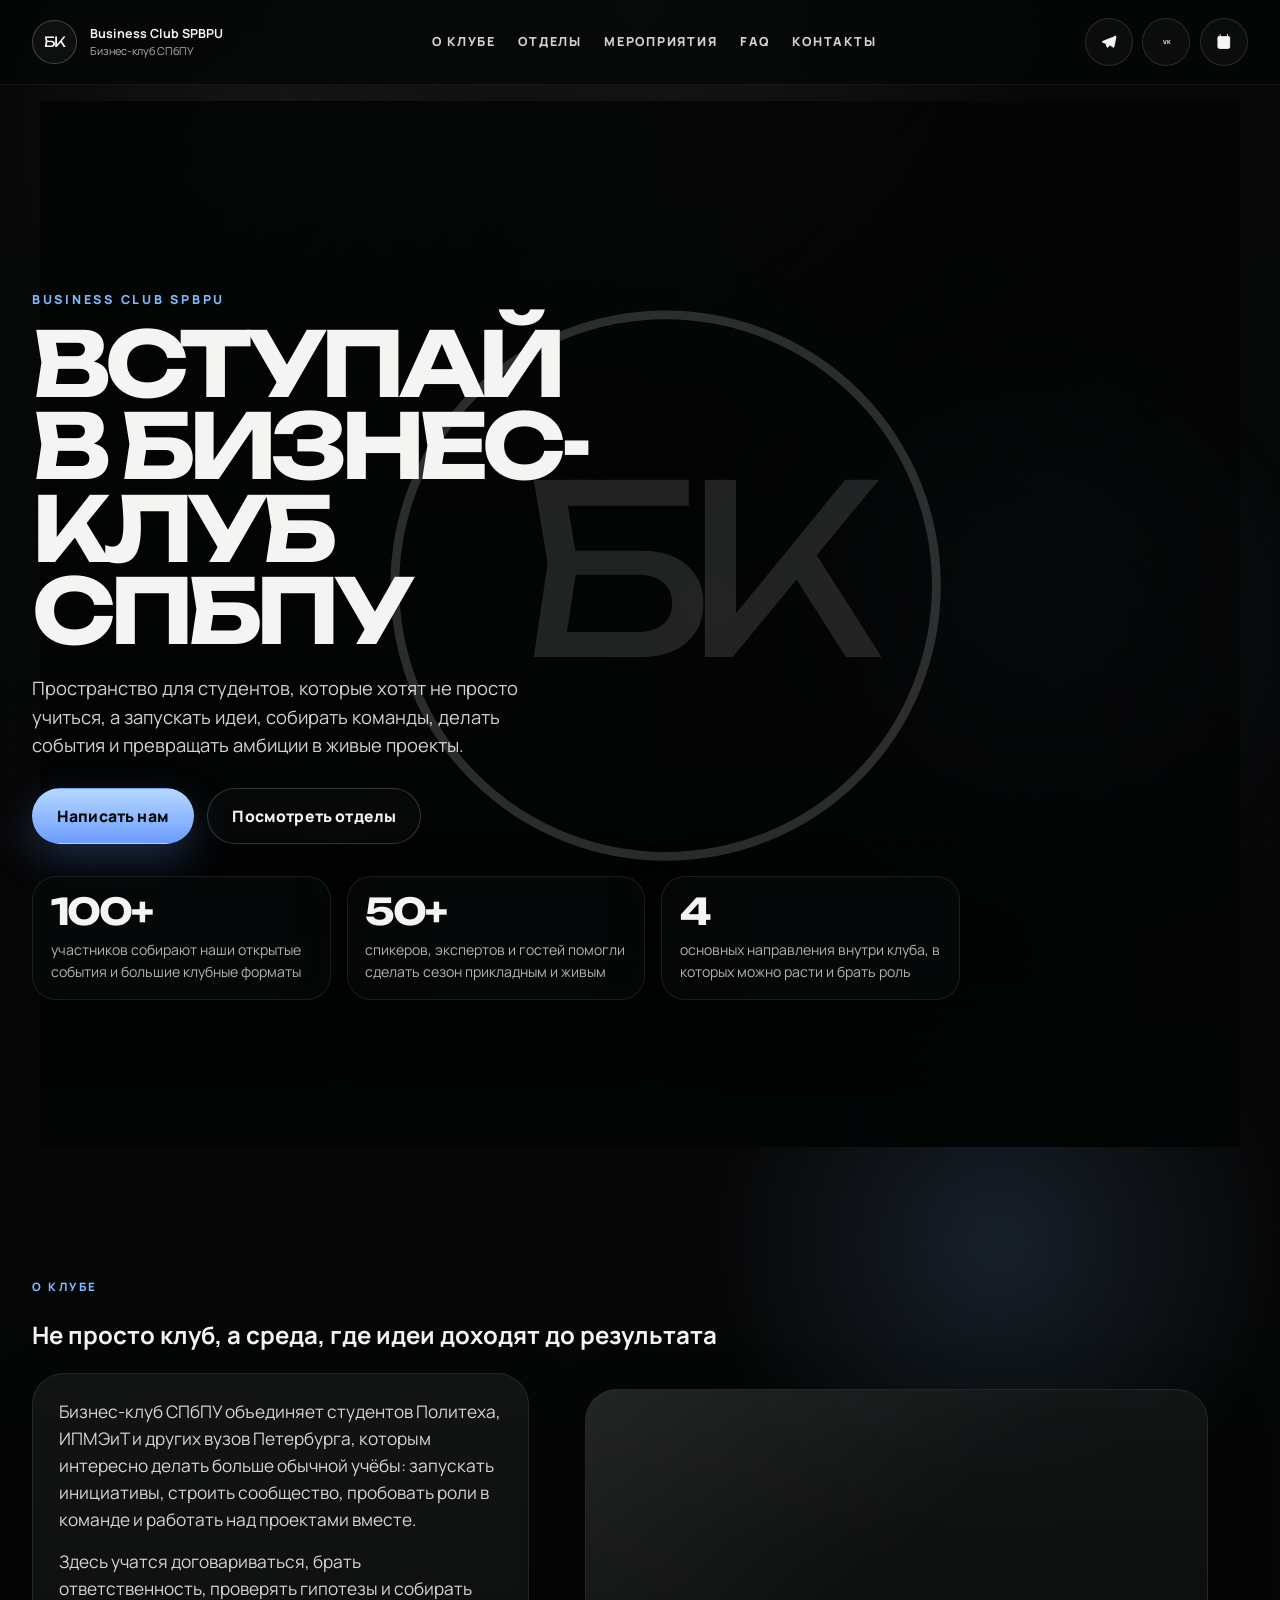
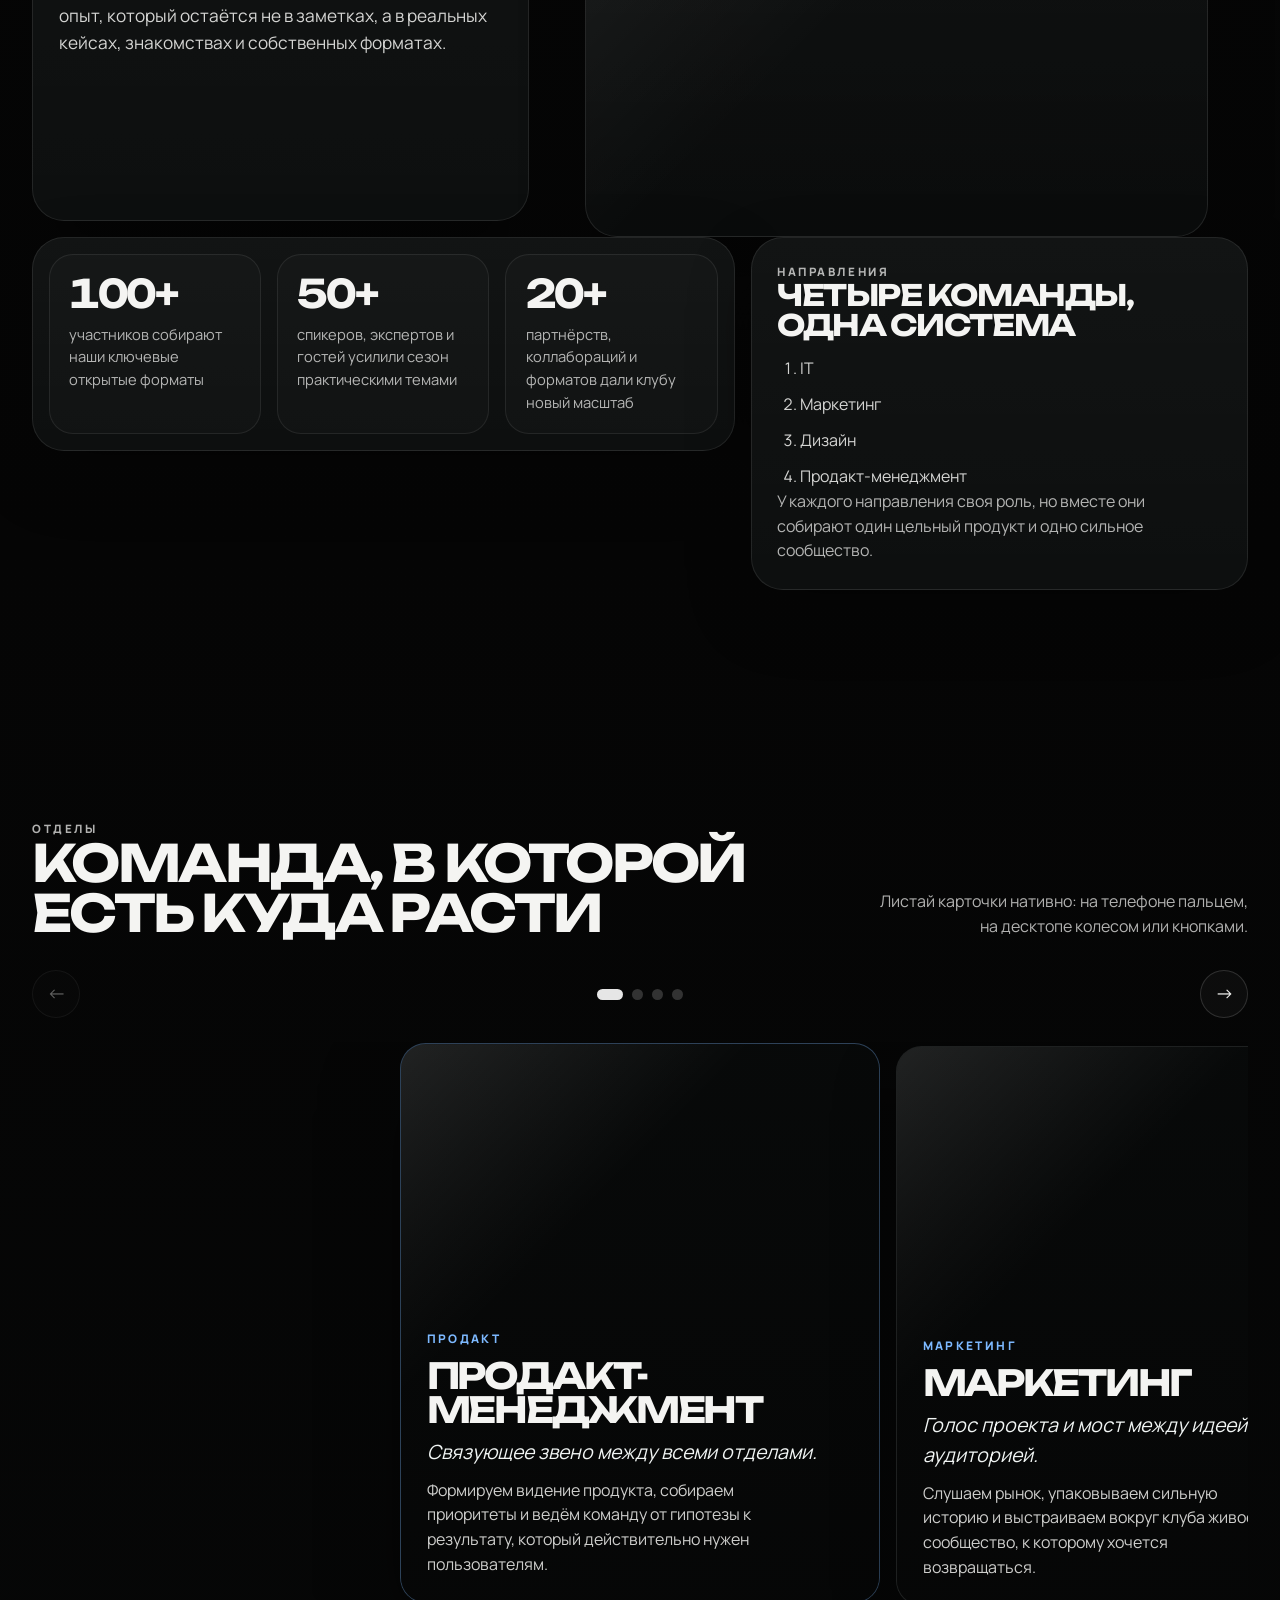
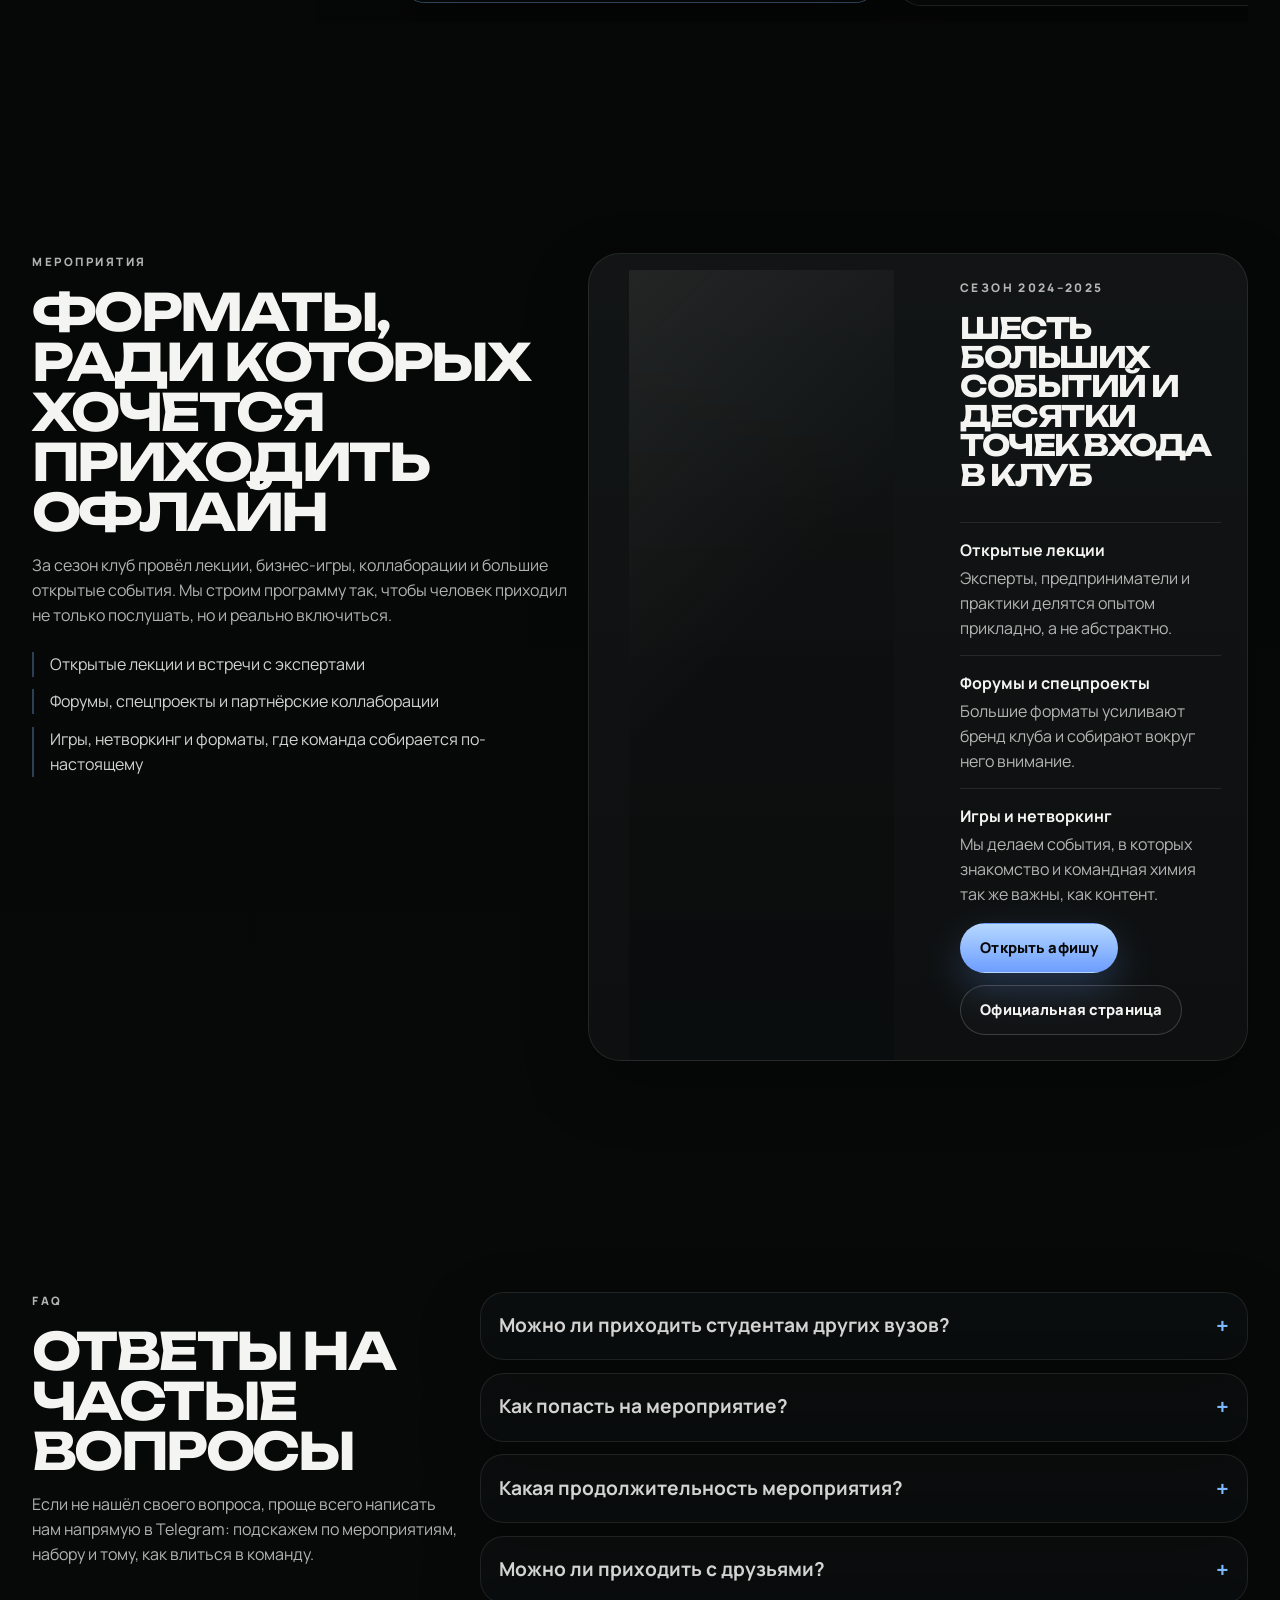
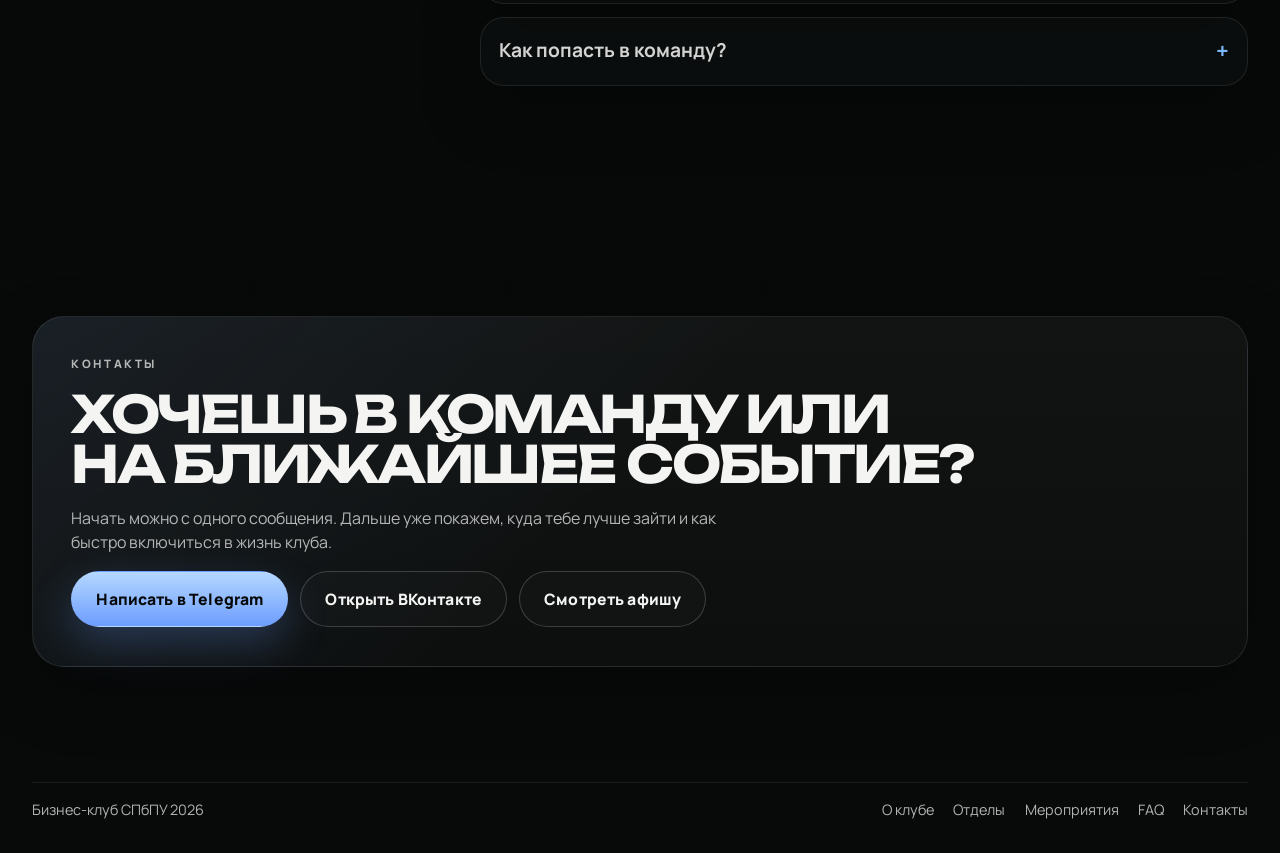
==== template/index.html @ 7b8735ea "merge archive layout with responsive fixes" ====
﻿<!DOCTYPE html>
<html lang="ru">
<head>
    <meta charset="UTF-8">
    <meta name="viewport" content="width=device-width, initial-scale=1.0">
    <meta name="description" content="Бизнес-клуб СПбПУ — студенческое сообщество для тех, кто хочет собирать команды, запускать идеи и расти в сильной студенческой среде.">
    <title>Бизнес-клуб СПбПУ</title>
    <link rel="preconnect" href="https://fonts.googleapis.com">
    <link rel="preconnect" href="https://fonts.gstatic.com" crossorigin>
    <link href="https://fonts.googleapis.com/css2?family=Manrope:wght@400;500;700;800&family=Unbounded:wght@500;700&display=swap" rel="stylesheet">
    <link rel="stylesheet" href="../static/style.css">
</head>
<body>
    <div class="page-shell">
        <header class="site-header" id="top">
            <div class="container site-header__inner">
                <a class="brand" href="#top" aria-label="На главную">
                    <span class="brand__mark">БК</span>
                    <span class="brand__text">
                        <span class="brand__title">Business Club SPBPU</span>
                        <span class="brand__subtitle">Бизнес-клуб СПбПУ</span>
                    </span>
                </a>

                <nav class="site-nav" id="site-nav" aria-label="Основная навигация">
                    <a href="#about">О клубе</a>
                    <a href="#departments">Отделы</a>
                    <a href="#events">Мероприятия</a>
                    <a href="#faq">FAQ</a>
                    <a href="#contact">Контакты</a>
                </nav>

                <div class="header-actions" aria-label="Социальные сети">
                    <a class="icon-link" href="https://t.me/economicclubru" target="_blank" rel="noopener noreferrer" aria-label="Telegram">
                        <svg viewBox="0 0 24 24" aria-hidden="true">
                            <path d="M20.85 4.61 3.9 11.34a.83.83 0 0 0 .08 1.58l4.05 1.23 1.54 4.71a.83.83 0 0 0 1.45.26l2.34-3.12 4.41 3.23a.83.83 0 0 0 1.3-.5l2.62-13.16a.83.83 0 0 0-1.12-.96Z"/>
                        </svg>
                    </a>
                    <a class="icon-link" href="https://vk.com/businessclub_spbpu" target="_blank" rel="noopener noreferrer" aria-label="ВКонтакте">
                        <svg viewBox="0 0 24 24" aria-hidden="true">
                            <text x="12" y="15.6" text-anchor="middle">VK</text>
                        </svg>
                    </a>
                    <a class="icon-link" href="https://ekp-events.timepad.ru/" target="_blank" rel="noopener noreferrer" aria-label="Афиша мероприятий">
                        <svg viewBox="0 0 24 24" aria-hidden="true">
                            <path d="M7 2v3M17 2v3M4 8h16M5 5h14a1 1 0 0 1 1 1v13a2 2 0 0 1-2 2H6a2 2 0 0 1-2-2V6a1 1 0 0 1 1-1Zm3 7h3v3H8zm5 0h3v3h-3z"/>
                        </svg>
                    </a>
                </div>

                <button class="menu-toggle" type="button" aria-expanded="false" aria-controls="site-nav">
                    <span></span>
                    <span></span>
                    <span></span>
                    <span class="sr-only">Открыть меню</span>
                </button>
            </div>
        </header>

        <main>
            <section class="section hero" aria-labelledby="hero-title">
                <figure class="hero__stage" aria-hidden="true">
                    <picture class="hero__picture">
                        <source media="(min-width: 72rem)" srcset="https://images.unsplash.com/photo-1522202176988-66273c2fd55f?auto=format&fit=crop&w=2000&q=80">
                        <source media="(min-width: 48rem)" srcset="https://images.unsplash.com/photo-1522202176988-66273c2fd55f?auto=format&fit=crop&w=1440&q=80">
                        <img src="https://images.unsplash.com/photo-1522202176988-66273c2fd55f?auto=format&fit=crop&w=960&q=80" alt="" width="2000" height="1333" sizes="100vw" fetchpriority="high" decoding="async">
                    </picture>
                    <div class="hero__shade"></div>
                    <svg class="hero__emblem" viewBox="0 0 520 520" role="presentation" aria-hidden="true">
                        <circle cx="260" cy="260" r="220"/>
                        <text x="142" y="318">Б</text>
                        <text x="276" y="318">К</text>
                    </svg>
                </figure>

                <div class="container hero__content">
                    <p class="hero__eyebrow" data-reveal>Business Club SPBPU</p>
                    <h1 id="hero-title" data-reveal>Вступай в Бизнес-клуб СПбПУ</h1>
                    <p class="hero__lead" data-reveal>
                        Пространство для студентов, которые хотят не просто учиться, а запускать идеи,
                        собирать команды, делать события и превращать амбиции в живые проекты.
                    </p>
                    <div class="hero__actions" data-reveal>
                        <a class="button button--primary" href="https://t.me/mmmmras" target="_blank" rel="noopener noreferrer">Написать нам</a>
                        <a class="button button--ghost" href="#departments">Посмотреть отделы</a>
                    </div>
                    <ul class="hero__stats" data-reveal>
                        <li>
                            <strong>100+</strong>
                            <span>участников собирают наши открытые события и большие клубные форматы</span>
                        </li>
                        <li>
                            <strong>50+</strong>
                            <span>спикеров, экспертов и гостей помогли сделать сезон прикладным и живым</span>
                        </li>
                        <li>
                            <strong>4</strong>
                            <span>основных направления внутри клуба, в которых можно расти и брать роль</span>
                        </li>
                    </ul>
                </div>
            </section>

            <section class="section about" id="about">
                <div class="container">
                    <div class="section-heading" data-reveal>
                        <p class="section-tag">О клубе</p>
                        <h2>Не просто клуб, а среда, где идеи доходят до результата</h2>
                    </div>

                    <div class="about__grid">
                        <article class="about__copy" data-reveal>
                            <p>
                                Бизнес-клуб СПбПУ объединяет студентов Политеха, ИПМЭиТ и других вузов Петербурга,
                                которым интересно делать больше обычной учёбы: запускать инициативы, строить сообщество,
                                пробовать роли в команде и работать над проектами вместе.
                            </p>
                            <p>
                                Здесь учатся договариваться, брать ответственность, проверять гипотезы и собирать опыт,
                                который остаётся не в заметках, а в реальных кейсах, знакомствах и собственных форматах.
                            </p>
                        </article>

                        <figure class="media-frame about__media" data-reveal>
                            <picture>
                                <source media="(min-width: 72rem)" srcset="https://images.unsplash.com/photo-1517457373958-b7bdd4587205?auto=format&fit=crop&w=1600&q=80">
                                <source media="(min-width: 48rem)" srcset="https://images.unsplash.com/photo-1517457373958-b7bdd4587205?auto=format&fit=crop&w=1200&q=80">
                                <img src="https://images.unsplash.com/photo-1517457373958-b7bdd4587205?auto=format&fit=crop&w=900&q=80" alt="Участники клубного события обсуждают идеи и общаются после выступления" width="1600" height="1067" sizes="(min-width: 64rem) 42vw, 100vw" loading="lazy" decoding="async">
                            </picture>
                        </figure>

                        <div class="stats-panel" data-reveal>
                            <article class="stat-card">
                                <strong>100+</strong>
                                <p>участников собирают наши ключевые открытые форматы</p>
                            </article>
                            <article class="stat-card">
                                <strong>50+</strong>
                                <p>спикеров, экспертов и гостей усилили сезон практическими темами</p>
                            </article>
                            <article class="stat-card">
                                <strong>20+</strong>
                                <p>партнёрств, коллабораций и форматов дали клубу новый масштаб</p>
                            </article>
                        </div>

                        <article class="directions-panel" data-reveal>
                            <p class="section-tag">Направления</p>
                            <h3>Четыре команды, одна система</h3>
                            <ol class="focus-list">
                                <li>IT</li>
                                <li>Маркетинг</li>
                                <li>Дизайн</li>
                                <li>Продакт-менеджмент</li>
                            </ol>
                            <p>У каждого направления своя роль, но вместе они собирают один цельный продукт и одно сильное сообщество.</p>
                        </article>
                    </div>
                </div>
            </section>

            <section class="section departments" id="departments">
                <div class="container">
                    <div class="section-copy section-copy--row" data-reveal>
                        <div>
                            <p class="section-tag">Отделы</p>
                            <h2>Команда, в которой есть куда расти</h2>
                        </div>
                        <p class="section-note">Листай карточки нативно: на телефоне пальцем, на десктопе колесом или кнопками.</p>
                    </div>

                    <div class="snap-carousel" data-carousel>
                        <div class="snap-carousel__controls" data-reveal>
                            <button class="carousel-button" type="button" aria-label="Предыдущий отдел" data-prev>&larr;</button>
                            <div class="snap-carousel__dots" data-dots></div>
                            <button class="carousel-button" type="button" aria-label="Следующий отдел" data-next>&rarr;</button>
                        </div>

                        <div class="snap-carousel__scroller" data-scroller>
                            <article class="department-card" data-slide>
                                <picture class="department-card__media">
                                    <source media="(min-width: 72rem)" srcset="https://images.unsplash.com/photo-1552664730-d307ca884978?auto=format&fit=crop&w=1400&q=80">
                                    <source media="(min-width: 48rem)" srcset="https://images.unsplash.com/photo-1552664730-d307ca884978?auto=format&fit=crop&w=1080&q=80">
                                    <img src="https://images.unsplash.com/photo-1552664730-d307ca884978?auto=format&fit=crop&w=760&q=80" alt="Рабочая сессия продакт-команды с заметками и стикерами на стене" width="1400" height="933" sizes="(min-width: 72rem) 30rem, (min-width: 48rem) 42rem, 84vw" loading="lazy" decoding="async">
                                </picture>
                                <div class="department-card__body">
                                    <p class="department-card__meta">Продакт</p>
                                    <h3>Продакт-менеджмент</h3>
                                    <p class="department-card__lead">Связующее звено между всеми отделами.</p>
                                    <p class="department-card__text">
                                        Формируем видение продукта, собираем приоритеты и ведём команду от гипотезы
                                        к результату, который действительно нужен пользователям.
                                    </p>
                                </div>
                            </article>

                            <article class="department-card" data-slide>
                                <picture class="department-card__media">
                                    <source media="(min-width: 72rem)" srcset="https://images.unsplash.com/photo-1516321318423-f06f85e504b3?auto=format&fit=crop&w=1400&q=80">
                                    <source media="(min-width: 48rem)" srcset="https://images.unsplash.com/photo-1516321318423-f06f85e504b3?auto=format&fit=crop&w=1080&q=80">
                                    <img src="https://images.unsplash.com/photo-1516321318423-f06f85e504b3?auto=format&fit=crop&w=760&q=80" alt="Команда маркетинга обсуждает идеи контента за общим столом" width="1400" height="933" sizes="(min-width: 72rem) 30rem, (min-width: 48rem) 42rem, 84vw" loading="lazy" decoding="async">
                                </picture>
                                <div class="department-card__body">
                                    <p class="department-card__meta">Маркетинг</p>
                                    <h3>Маркетинг</h3>
                                    <p class="department-card__lead">Голос проекта и мост между идеей и аудиторией.</p>
                                    <p class="department-card__text">
                                        Слушаем рынок, упаковываем сильную историю и выстраиваем вокруг клуба
                                        живое сообщество, к которому хочется возвращаться.
                                    </p>
                                </div>
                            </article>

                            <article class="department-card" data-slide>
                                <picture class="department-card__media">
                                    <source media="(min-width: 72rem)" srcset="https://images.unsplash.com/photo-1522202176988-66273c2fd55f?auto=format&fit=crop&w=1400&q=80">
                                    <source media="(min-width: 48rem)" srcset="https://images.unsplash.com/photo-1522202176988-66273c2fd55f?auto=format&fit=crop&w=1080&q=80">
                                    <img src="https://images.unsplash.com/photo-1522202176988-66273c2fd55f?auto=format&fit=crop&w=760&q=80" alt="IT-команда работает за ноутбуками и обсуждает цифровой продукт" width="1400" height="933" sizes="(min-width: 72rem) 30rem, (min-width: 48rem) 42rem, 84vw" loading="lazy" decoding="async">
                                </picture>
                                <div class="department-card__body">
                                    <p class="department-card__meta">IT</p>
                                    <h3>IT</h3>
                                    <p class="department-card__lead">Здесь идеи обретают цифровую плоть и кровь.</p>
                                    <p class="department-card__text">
                                        Пишем код, создаём платформы и автоматизируем процессы, превращая сложные задачи
                                        в аккуратные технологические решения.
                                    </p>
                                </div>
                            </article>

                            <article class="department-card" data-slide>
                                <picture class="department-card__media">
                                    <source media="(min-width: 72rem)" srcset="https://images.unsplash.com/photo-1516321497487-e288fb19713f?auto=format&fit=crop&w=1400&q=80">
                                    <source media="(min-width: 48rem)" srcset="https://images.unsplash.com/photo-1516321497487-e288fb19713f?auto=format&fit=crop&w=1080&q=80">
                                    <img src="https://images.unsplash.com/photo-1516321497487-e288fb19713f?auto=format&fit=crop&w=760&q=80" alt="Дизайнеры работают над визуальной концепцией и интерфейсом продукта" width="1400" height="933" sizes="(min-width: 72rem) 30rem, (min-width: 48rem) 42rem, 84vw" loading="lazy" decoding="async">
                                </picture>
                                <div class="department-card__body">
                                    <p class="department-card__meta">Дизайн</p>
                                    <h3>Дизайн</h3>
                                    <p class="department-card__lead">Интерфейсы в опыт, бренды — в узнаваемые образы.</p>
                                    <p class="department-card__text">
                                        Отвечаем за то, чтобы продукты были не только функциональными,
                                        но и визуально собранными, понятными и эмоционально точными.
                                    </p>
                                </div>
                            </article>
                        </div>
                    </div>
                </div>
            </section>

            <section class="section events" id="events">
                <div class="container events__layout">
                    <div class="section-copy events__copy" data-reveal>
                        <p class="section-tag">Мероприятия</p>
                        <h2>Форматы, ради которых хочется приходить офлайн</h2>
                        <p>
                            За сезон клуб провёл лекции, бизнес-игры, коллаборации и большие открытые события.
                            Мы строим программу так, чтобы человек приходил не только послушать, но и реально включиться.
                        </p>
                        <ul class="events__points">
                            <li>Открытые лекции и встречи с экспертами</li>
                            <li>Форумы, спецпроекты и партнёрские коллаборации</li>
                            <li>Игры, нетворкинг и форматы, где команда собирается по-настоящему</li>
                        </ul>
                    </div>

                    <article class="event-feature" data-reveal>
                        <figure class="media-frame event-feature__media">
                            <picture>
                                <source media="(min-width: 72rem)" srcset="https://images.unsplash.com/photo-1511578314322-379afb476865?auto=format&fit=crop&w=1600&q=80">
                                <source media="(min-width: 48rem)" srcset="https://images.unsplash.com/photo-1511578314322-379afb476865?auto=format&fit=crop&w=1200&q=80">
                                <img src="https://images.unsplash.com/photo-1511578314322-379afb476865?auto=format&fit=crop&w=900&q=80" alt="Выступление спикера на студенческом мероприятии перед аудиторией" width="1600" height="1067" sizes="(min-width: 64rem) 52vw, 100vw" loading="lazy" decoding="async">
                            </picture>
                        </figure>

                        <div class="event-feature__body">
                            <p class="event-feature__meta">Сезон 2024–2025</p>
                            <h3>Шесть больших событий и десятки точек входа в клуб</h3>

                            <ul class="event-list">
                                <li>
                                    <strong>Открытые лекции</strong>
                                    <span>Эксперты, предприниматели и практики делятся опытом прикладно, а не абстрактно.</span>
                                </li>
                                <li>
                                    <strong>Форумы и спецпроекты</strong>
                                    <span>Большие форматы усиливают бренд клуба и собирают вокруг него внимание.</span>
                                </li>
                                <li>
                                    <strong>Игры и нетворкинг</strong>
                                    <span>Мы делаем события, в которых знакомство и командная химия так же важны, как контент.</span>
                                </li>
                            </ul>

                            <div class="event-feature__actions">
                                <a class="button button--primary button--small" href="https://ekp-events.timepad.ru/" target="_blank" rel="noopener noreferrer">Открыть афишу</a>
                                <a class="button button--ghost button--small" href="https://imet.spbstu.ru/studencheskie_obedineniya/" target="_blank" rel="noopener noreferrer">Официальная страница</a>
                            </div>
                        </div>
                    </article>
                </div>
            </section>

            <section class="section faq" id="faq">
                <div class="container faq__layout">
                    <div class="section-copy faq__copy" data-reveal>
                        <p class="section-tag">FAQ</p>
                        <h2>Ответы на частые вопросы</h2>
                        <p>
                            Если не нашёл своего вопроса, проще всего написать нам напрямую в Telegram:
                            подскажем по мероприятиям, набору и тому, как влиться в команду.
                        </p>
                    </div>

                    <div class="faq__items">
                        <details class="faq-item" data-reveal>
                            <summary>Можно ли приходить студентам других вузов?</summary>
                            <p>Да. Клуб открыт не только для студентов Политеха: к нам приходят и студенты других вузов Санкт-Петербурга.</p>
                        </details>
                        <details class="faq-item" data-reveal>
                            <summary>Как попасть на мероприятие?</summary>
                            <p>Следи за анонсами в Telegram и ВКонтакте, затем проходи регистрацию по ссылке в афише.</p>
                        </details>
                        <details class="faq-item" data-reveal>
                            <summary>Какая продолжительность мероприятия?</summary>
                            <p>Обычно от полутора до трёх часов, в зависимости от формата: лекция, форум, игра или нетворкинг.</p>
                        </details>
                        <details class="faq-item" data-reveal>
                            <summary>Можно ли приходить с друзьями?</summary>
                            <p>Да, если в анонсе нет специальных ограничений по регистрации. Мы только за сильную компанию.</p>
                        </details>
                        <details class="faq-item" data-reveal>
                            <summary>Как попасть в команду?</summary>
                            <p>Напиши нам в Telegram: расскажем, какие направления сейчас в фокусе и как лучше зайти в клуб.</p>
                        </details>
                    </div>
                </div>
            </section>

            <section class="section cta" id="contact">
                <div class="container">
                    <div class="cta__shell" data-reveal>
                        <p class="section-tag">Контакты</p>
                        <h2>Хочешь в команду или на ближайшее событие?</h2>
                        <p>Начать можно с одного сообщения. Дальше уже покажем, куда тебе лучше зайти и как быстро включиться в жизнь клуба.</p>
                        <div class="cta__actions">
                            <a class="button button--primary" href="https://t.me/mmmmras" target="_blank" rel="noopener noreferrer">Написать в Telegram</a>
                            <a class="button button--ghost" href="https://vk.com/businessclub_spbpu" target="_blank" rel="noopener noreferrer">Открыть ВКонтакте</a>
                            <a class="button button--ghost" href="https://ekp-events.timepad.ru/" target="_blank" rel="noopener noreferrer">Смотреть афишу</a>
                        </div>
                    </div>
                </div>
            </section>
        </main>

        <footer class="site-footer">
            <div class="container site-footer__inner">
                <p>Бизнес-клуб СПбПУ <span id="year"></span></p>
                <div class="site-footer__links">
                    <a href="#about">О клубе</a>
                    <a href="#departments">Отделы</a>
                    <a href="#events">Мероприятия</a>
                    <a href="#faq">FAQ</a>
                    <a href="#contact">Контакты</a>
                </div>
            </div>
        </footer>
    </div>

    <script src="../static/app.js" defer></script>
</body>
</html>
---- static/style.css ----
﻿:root {
    --bg: #040505;
    --bg-elevated: #0d0f10;
    --surface: rgba(17, 20, 21, 0.9);
    --surface-soft: rgba(255, 255, 255, 0.03);
    --border: rgba(255, 255, 255, 0.09);
    --border-strong: rgba(255, 255, 255, 0.18);
    --text: #f4f4f2;
    --muted: rgba(244, 244, 242, 0.72);
    --muted-strong: rgba(244, 244, 242, 0.86);
    --accent: #7db9ff;
    --accent-line: rgba(125, 185, 255, 0.32);
    --shadow-soft: 0 1.5rem 4rem rgba(0, 0, 0, 0.28);
    --shadow-strong: 0 2rem 5rem rgba(0, 0, 0, 0.4);
    --radius-sm: 1rem;
    --radius-md: 1.5rem;
    --radius-lg: 2rem;
    --radius-pill: 999px;
    --header-height: 5.25rem;
    --container: min(76rem, calc(100% - 2rem));
    --section-space: clamp(4.5rem, 9vw, 8.5rem);
}

*,
*::before,
*::after {
    box-sizing: border-box;
}

html {
    scroll-behavior: smooth;
    color-scheme: dark;
}

body {
    margin: 0;
    min-width: 20rem;
    background:
        radial-gradient(circle at top, rgba(255, 255, 255, 0.06), transparent 26rem),
        radial-gradient(circle at 78% 22%, rgba(125, 185, 255, 0.14), transparent 18rem),
        linear-gradient(180deg, #070808 0%, #050505 38%, #080a0a 100%);
    color: var(--text);
    font-family: "Manrope", sans-serif;
    line-height: 1.55;
    overflow-x: clip;
    text-rendering: optimizeLegibility;
    -webkit-font-smoothing: antialiased;
}

body::before {
    content: "";
    position: fixed;
    inset: 0;
    background-image: radial-gradient(circle, rgba(255, 255, 255, 0.18) 0.04rem, transparent 0.05rem);
    background-position: center;
    background-size: 1.45rem 1.45rem;
    opacity: 0.18;
    pointer-events: none;
    z-index: -2;
}

body::after {
    content: "";
    position: fixed;
    inset: 0;
    background:
        radial-gradient(circle at 20% 15%, rgba(255, 255, 255, 0.07), transparent 18rem),
        radial-gradient(circle at 80% 70%, rgba(125, 185, 255, 0.1), transparent 20rem);
    opacity: 0.8;
    pointer-events: none;
    z-index: -1;
}

body.nav-open {
    overflow: hidden;
}

img,
svg {
    display: block;
    max-width: 100%;
}

a {
    color: inherit;
    text-decoration: none;
}

button,
input,
textarea,
select {
    font: inherit;
}

button {
    padding: 0;
    color: inherit;
    background: transparent;
    border: 0;
}

.sr-only {
    position: absolute;
    width: 0.0625rem;
    height: 0.0625rem;
    padding: 0;
    margin: -0.0625rem;
    overflow: hidden;
    clip: rect(0, 0, 0, 0);
    white-space: nowrap;
    border: 0;
}

.container {
    width: var(--container);
    margin-inline: auto;
}

.section {
    position: relative;
    padding-block: var(--section-space);
    scroll-margin-top: calc(var(--header-height) + 1rem);
}

.section-tag {
    margin: 0 0 1rem;
    color: var(--accent);
    font-size: 0.72rem;
    font-weight: 800;
    letter-spacing: 0.22em;
    text-transform: uppercase;
}

.section-copy {
    display: grid;
    gap: 1rem;
}

.section-copy h2,
.cta__shell h2 {
    margin: 0;
    font-family: "Unbounded", sans-serif;
    font-size: clamp(2rem, 4vw, 3.9rem);
    line-height: 0.98;
    letter-spacing: -0.05em;
    text-transform: uppercase;
    text-wrap: balance;
    overflow-wrap: anywhere;
    hyphens: auto;
}

.section-copy p,
.directions-panel p,
.event-feature__body p,
.cta__shell p,
.faq__copy p {
    margin: 0;
    color: var(--muted);
    max-width: 42rem;
}

.section-copy--row {
    grid-template-columns: minmax(0, 1fr) minmax(15rem, 24rem);
    align-items: end;
    gap: 1.5rem 2rem;
}

.section-note {
    margin: 0;
    color: var(--muted);
    text-align: right;
}

.button {
    display: inline-flex;
    align-items: center;
    justify-content: center;
    min-height: 3.5rem;
    padding-inline: 1.5rem;
    border-radius: var(--radius-pill);
    border: 0.0625rem solid transparent;
    font-size: 0.98rem;
    font-weight: 800;
    letter-spacing: 0.01em;
    transition:
        transform 220ms ease,
        background-color 220ms ease,
        border-color 220ms ease,
        box-shadow 220ms ease,
        color 220ms ease;
    cursor: pointer;
}

.button:hover,
.button:focus-visible,
.site-nav a:hover,
.site-nav a:focus-visible,
.icon-link:hover,
.icon-link:focus-visible,
.carousel-button:hover,
.carousel-button:focus-visible,
.site-footer__links a:hover,
.site-footer__links a:focus-visible {
    transform: translateY(-0.0625rem);
    outline: none;
}

.button--primary {
    color: #070808;
    background: linear-gradient(180deg, #b5d8ff, #6d9dff);
    box-shadow: 0 1rem 2.5rem rgba(109, 157, 255, 0.26);
}

.button--primary:hover,
.button--primary:focus-visible {
    box-shadow: 0 1.25rem 2.8rem rgba(109, 157, 255, 0.34);
}

.button--ghost {
    color: var(--text);
    background: rgba(255, 255, 255, 0.02);
    border-color: var(--border-strong);
}

.button--ghost:hover,
.button--ghost:focus-visible {
    border-color: rgba(255, 255, 255, 0.28);
    background: rgba(255, 255, 255, 0.05);
}

.button--small {
    min-height: 3.125rem;
    padding-inline: 1.2rem;
    font-size: 0.92rem;
}

.site-header {
    position: sticky;
    top: 0;
    z-index: 30;
    border-bottom: 0.0625rem solid rgba(255, 255, 255, 0.06);
    background: rgba(5, 6, 6, 0.74);
    backdrop-filter: blur(1rem);
}

.site-header__inner {
    display: grid;
    grid-template-columns: auto 1fr auto;
    align-items: center;
    gap: 1rem 1.5rem;
    min-height: var(--header-height);
}

.brand {
    display: inline-flex;
    align-items: center;
    gap: 0.85rem;
    min-width: 0;
}

.brand__mark {
    display: inline-grid;
    place-items: center;
    inline-size: 2.8rem;
    block-size: 2.8rem;
    border: 0.0625rem solid rgba(255, 255, 255, 0.22);
    border-radius: 50%;
    background: rgba(255, 255, 255, 0.04);
    font-family: "Unbounded", sans-serif;
    font-size: 0.88rem;
    letter-spacing: -0.06em;
}

.brand__text {
    display: grid;
    min-width: 0;
}

.brand__title {
    font-size: 0.78rem;
    font-weight: 700;
}

.brand__subtitle {
    color: var(--muted);
    font-size: 0.68rem;
}

.site-nav {
    display: flex;
    flex-wrap: wrap;
    justify-content: center;
    gap: 0.8rem 1.4rem;
}

.site-nav a {
    color: var(--muted-strong);
    font-size: 0.78rem;
    font-weight: 800;
    letter-spacing: 0.14em;
    text-transform: uppercase;
    transition: color 180ms ease, opacity 180ms ease, transform 180ms ease;
}

.site-nav a:hover,
.site-nav a:focus-visible {
    color: var(--text);
}

.header-actions {
    display: inline-flex;
    align-items: center;
    gap: 0.6rem;
}

.icon-link {
    display: inline-flex;
    align-items: center;
    justify-content: center;
    inline-size: 3rem;
    block-size: 3rem;
    border-radius: 50%;
    border: 0.0625rem solid rgba(255, 255, 255, 0.12);
    background: rgba(255, 255, 255, 0.03);
    transition:
        border-color 180ms ease,
        background-color 180ms ease,
        transform 180ms ease;
}

.icon-link svg {
    inline-size: 1.1rem;
    block-size: 1.1rem;
    fill: currentColor;
    stroke: currentColor;
    stroke-width: 0.08rem;
    stroke-linecap: round;
    stroke-linejoin: round;
}

.icon-link svg text {
    fill: currentColor;
    stroke: none;
    font-family: "Manrope", sans-serif;
    font-size: 0.48rem;
    font-weight: 800;
    letter-spacing: 0.04em;
}

.icon-link:hover,
.icon-link:focus-visible {
    border-color: rgba(255, 255, 255, 0.24);
    background: rgba(255, 255, 255, 0.06);
}

.menu-toggle {
    display: none;
    inline-size: 2.85rem;
    block-size: 2.85rem;
    margin-left: auto;
    border: 0.0625rem solid rgba(255, 255, 255, 0.14);
    border-radius: 50%;
    align-items: center;
    justify-content: center;
    flex-direction: column;
    gap: 0.28rem;
    background: rgba(255, 255, 255, 0.03);
}

.menu-toggle span:not(.sr-only) {
    display: block;
    inline-size: 1rem;
    block-size: 0.08rem;
    border-radius: var(--radius-pill);
    background: currentColor;
    transition: transform 220ms ease, opacity 220ms ease;
}

.hero {
    padding-block: clamp(3rem, 6vw, 5rem) var(--section-space);
}

.hero__stage {
    position: absolute;
    inset: 0;
    overflow: clip;
}

.hero__picture,
.hero__picture img {
    inline-size: 100%;
    block-size: 100%;
}

.hero__picture img {
    object-fit: cover;
    filter: grayscale(100%) contrast(1.05) brightness(0.36);
}

.hero__shade {
    position: absolute;
    inset: 0;
    background:
        linear-gradient(90deg, rgba(3, 4, 4, 0.86) 0%, rgba(3, 4, 4, 0.74) 34%, rgba(3, 4, 4, 0.46) 100%),
        linear-gradient(180deg, rgba(3, 4, 4, 0.38) 0%, rgba(3, 4, 4, 0.2) 35%, rgba(3, 4, 4, 0.88) 100%);
}

.hero__emblem {
    position: absolute;
    inset: auto auto 50% 50%;
    inline-size: min(88vw, 40rem);
    transform: translate(-46%, 44%);
    stroke: rgba(255, 255, 255, 0.16);
    fill: none;
    stroke-width: 0.45rem;
    filter: drop-shadow(0 0 1.8rem rgba(255, 255, 255, 0.08));
}

.hero__emblem text {
    fill: rgba(255, 255, 255, 0.12);
    stroke: none;
    font-family: "Unbounded", sans-serif;
    font-size: 12rem;
}

.hero__content {
    position: relative;
    z-index: 1;
    display: grid;
    align-content: end;
    min-height: clamp(36rem, calc(100svh - var(--header-height)), 49rem);
    padding-block: clamp(5.5rem, 10vw, 8rem) clamp(2rem, 4vw, 3rem);
}

.hero__content > * {
    max-width: 42rem;
}

.hero__eyebrow {
    margin: 0 0 0.85rem;
    color: var(--accent);
    font-size: 0.78rem;
    font-weight: 800;
    letter-spacing: 0.22em;
    text-transform: uppercase;
}

.hero h1 {
    margin: 0;
    font-family: "Unbounded", sans-serif;
    font-size: clamp(2.55rem, 7vw, 5.8rem);
    line-height: 0.92;
    letter-spacing: -0.07em;
    text-transform: uppercase;
    text-wrap: balance;
    overflow-wrap: anywhere;
    hyphens: auto;
}

.hero__lead {
    margin: 1.35rem 0 0;
    color: var(--muted-strong);
    font-size: clamp(1rem, 1.75vw, 1.15rem);
    max-width: 34rem;
}

.hero__actions {
    display: flex;
    flex-wrap: wrap;
    gap: 0.85rem;
    margin-top: 1.8rem;
}

.hero__stats {
    display: grid;
    grid-template-columns: repeat(3, minmax(0, 1fr));
    gap: 1rem;
    width: min(100%, 58rem);
    max-width: none;
    margin: 2rem 0 0;
    padding: 0;
    list-style: none;
}

.hero__stats li {
    min-height: 100%;
    padding: 1rem 1.1rem;
    border: 0.0625rem solid rgba(255, 255, 255, 0.09);
    border-radius: var(--radius-md);
    background: rgba(8, 10, 11, 0.72);
    backdrop-filter: blur(0.9rem);
    box-shadow: var(--shadow-soft);
}

.hero__stats strong {
    display: block;
    margin-bottom: 0.55rem;
    font-family: "Unbounded", sans-serif;
    font-size: clamp(1.45rem, 3vw, 2.3rem);
    line-height: 1;
    letter-spacing: -0.06em;
}

.hero__stats span {
    display: block;
    color: var(--muted);
    font-size: 0.88rem;
}

.about__grid {
    display: grid;
    grid-template-columns: repeat(12, minmax(0, 1fr));
    gap: 1rem;
    align-items: start;
}

.about__copy,
.about__media,
.stats-panel,
.directions-panel,
.event-feature,
.cta__shell {
    border: 0.0625rem solid var(--border);
    border-radius: var(--radius-lg);
    background:
        linear-gradient(180deg, rgba(255, 255, 255, 0.04), rgba(255, 255, 255, 0.018)),
        rgba(10, 12, 12, 0.84);
    box-shadow: var(--shadow-soft);
}

.about__copy,
.directions-panel,
.event-feature__body,
.cta__shell {
    padding: clamp(1.4rem, 2vw, 2.1rem);
}

.about__copy {
    grid-column: span 5;
    min-height: 100%;
}

.about__copy p {
    margin: 0;
    color: var(--muted-strong);
    font-size: clamp(1rem, 1.35vw, 1.08rem);
}

.about__copy p + p {
    margin-top: 1rem;
}

.about__media {
    grid-column: span 7;
    overflow: clip;
    min-height: 100%;
}

.media-frame {
    position: relative;
    overflow: clip;
}

.media-frame::after {
    content: "";
    position: absolute;
    inset: 0;
    background:
        linear-gradient(180deg, rgba(0, 0, 0, 0.02), rgba(0, 0, 0, 0.22)),
        linear-gradient(135deg, rgba(255, 255, 255, 0.08), transparent 45%);
    pointer-events: none;
}

.media-frame img {
    inline-size: 100%;
    block-size: 100%;
    object-fit: cover;
    filter: grayscale(100%) contrast(1.03) brightness(0.72);
}

.stats-panel {
    grid-column: span 7;
    display: grid;
    grid-template-columns: repeat(3, minmax(0, 1fr));
    gap: 1rem;
    padding: 1rem;
}

.stat-card {
    min-height: 10rem;
    padding: 1.2rem;
    border: 0.0625rem solid rgba(255, 255, 255, 0.08);
    border-radius: var(--radius-md);
    background: rgba(255, 255, 255, 0.02);
    display: grid;
    align-content: start;
    gap: 0.6rem;
    font-variant-numeric: tabular-nums;
}

.stat-card strong {
    font-family: "Unbounded", sans-serif;
    font-size: clamp(1.7rem, 4vw, 2.45rem);
    line-height: 1;
    letter-spacing: -0.06em;
}

.stat-card p {
    margin: 0;
    color: var(--muted);
    font-size: 0.92rem;
}

.directions-panel {
    grid-column: span 5;
    min-height: 100%;
}

.directions-panel h3,
.event-feature__body h3 {
    margin: 0 0 1rem;
    font-family: "Unbounded", sans-serif;
    font-size: clamp(1.4rem, 2.3vw, 2.1rem);
    line-height: 1;
    letter-spacing: -0.05em;
    text-transform: uppercase;
    overflow-wrap: anywhere;
    hyphens: auto;
}

.focus-list {
    margin: 0;
    padding-left: 1.4rem;
    display: grid;
    gap: 0.7rem;
    color: var(--muted-strong);
}

.departments {
    overflow: clip;
}

.snap-carousel {
    display: grid;
    gap: 1.5rem;
    margin-top: 2rem;
}

.snap-carousel__controls {
    display: flex;
    align-items: center;
    justify-content: space-between;
    gap: 1rem;
}

.snap-carousel__dots {
    display: flex;
    align-items: center;
    justify-content: center;
    flex-wrap: wrap;
    gap: 0.55rem;
}

.snap-carousel__dots button {
    inline-size: 0.7rem;
    block-size: 0.7rem;
    border-radius: 50%;
    background: rgba(255, 255, 255, 0.18);
    transition: transform 180ms ease, background-color 180ms ease, inline-size 180ms ease;
    cursor: pointer;
}

.snap-carousel__dots button[aria-selected="true"] {
    inline-size: 1.65rem;
    border-radius: var(--radius-pill);
    background: rgba(255, 255, 255, 0.9);
}

.carousel-button {
    display: inline-flex;
    align-items: center;
    justify-content: center;
    inline-size: 3rem;
    block-size: 3rem;
    border: 0.0625rem solid rgba(255, 255, 255, 0.14);
    border-radius: 50%;
    background: rgba(255, 255, 255, 0.03);
    font-size: 1.2rem;
    transition:
        transform 180ms ease,
        border-color 180ms ease,
        background-color 180ms ease,
        opacity 180ms ease;
    cursor: pointer;
}

.carousel-button:hover,
.carousel-button:focus-visible {
    border-color: rgba(255, 255, 255, 0.24);
    background: rgba(255, 255, 255, 0.07);
}

.carousel-button:disabled {
    opacity: 0.38;
    cursor: default;
    transform: none;
}

.snap-carousel__scroller {
    --slide-size: min(20rem, calc(100% - 1rem));
    display: grid;
    grid-auto-flow: column;
    grid-auto-columns: var(--slide-size);
    gap: 1rem;
    overflow-x: auto;
    padding:
        0.25rem
        max(0.5rem, calc((100% - var(--slide-size)) / 2))
        1rem;
    scroll-snap-type: x mandatory;
    scroll-padding-inline: max(0.5rem, calc((100% - var(--slide-size)) / 2));
    scroll-behavior: smooth;
    overscroll-behavior-x: contain;
    scrollbar-width: thin;
    scrollbar-color: rgba(255, 255, 255, 0.22) transparent;
}

.snap-carousel__scroller::-webkit-scrollbar {
    height: 0.55rem;
}

.snap-carousel__scroller::-webkit-scrollbar-thumb {
    border-radius: var(--radius-pill);
    background: rgba(255, 255, 255, 0.18);
}

.department-card {
    position: relative;
    display: grid;
    min-height: clamp(28rem, 70vw, 35rem);
    overflow: clip;
    border: 0.0625rem solid var(--border);
    border-radius: clamp(1.5rem, 2vw, 2rem);
    background: rgba(10, 12, 12, 0.85);
    scroll-snap-align: center;
    scroll-snap-stop: always;
    transition:
        transform 320ms ease,
        border-color 320ms ease,
        box-shadow 320ms ease,
        opacity 320ms ease;
    box-shadow: var(--shadow-soft);
}

.department-card[data-current="true"] {
    border-color: var(--accent-line);
    transform: translateY(-0.18rem);
    box-shadow: var(--shadow-strong);
}

.department-card__media,
.department-card__media img {
    inline-size: 100%;
    block-size: 100%;
}

.department-card__media img {
    object-fit: cover;
    filter: grayscale(100%) contrast(1.03) brightness(0.62);
    transition: transform 420ms ease, filter 320ms ease;
}

.department-card[data-current="true"] .department-card__media img {
    transform: scale(1.03);
    filter: grayscale(50%) contrast(1.06) brightness(0.74);
}

.department-card::after {
    content: "";
    position: absolute;
    inset: 0;
    background:
        linear-gradient(180deg, rgba(5, 5, 5, 0.14), rgba(5, 5, 5, 0.68)),
        linear-gradient(135deg, rgba(255, 255, 255, 0.12), transparent 34%);
    pointer-events: none;
}

.department-card__body {
    position: absolute;
    inset: auto 0 0;
    z-index: 1;
    display: grid;
    gap: 0.65rem;
    padding: clamp(1.2rem, 2vw, 1.8rem);
}

.department-card__meta,
.event-feature__meta {
    margin: 0;
    color: var(--accent);
    font-size: 0.74rem;
    font-weight: 800;
    letter-spacing: 0.2em;
    text-transform: uppercase;
}

.department-card h3 {
    margin: 0;
    font-family: "Unbounded", sans-serif;
    font-size: clamp(1.55rem, 2.8vw, 2.55rem);
    line-height: 0.94;
    letter-spacing: -0.06em;
    text-transform: uppercase;
    overflow-wrap: anywhere;
    hyphens: auto;
}

.department-card__lead {
    margin: 0;
    color: #f1f5f4;
    font-size: clamp(1rem, 1.8vw, 1.22rem);
    font-style: italic;
}

.department-card__text {
    margin: 0;
    max-width: 34ch;
    color: rgba(244, 244, 242, 0.84);
}

.events__layout,
.faq__layout {
    display: grid;
    gap: 1rem;
}

.events__layout {
    grid-template-columns: minmax(0, 0.9fr) minmax(0, 1.1fr);
    align-items: start;
}

.events__copy {
    align-content: start;
}

.events__points {
    display: grid;
    gap: 0.8rem;
    margin: 0.5rem 0 0;
    padding: 0;
    list-style: none;
}

.events__points li {
    padding-left: 1rem;
    color: var(--muted-strong);
    border-left: 0.125rem solid var(--accent-line);
}

.event-feature {
    display: grid;
    grid-template-columns: minmax(0, 1.05fr) minmax(0, 0.95fr);
    overflow: clip;
}

.event-feature__media {
    min-height: 100%;
}

.event-feature__body {
    display: grid;
    gap: 1rem;
    align-content: start;
    min-height: 100%;
}

.event-list {
    display: grid;
    gap: 0.9rem;
    margin: 0;
    padding: 0;
    list-style: none;
}

.event-list li {
    display: grid;
    gap: 0.25rem;
    padding: 0.9rem 0 0;
    border-top: 0.0625rem solid rgba(255, 255, 255, 0.09);
}

.event-list strong {
    font-size: 1rem;
}

.event-list span {
    color: var(--muted);
}

.event-feature__actions,
.cta__actions {
    display: flex;
    flex-wrap: wrap;
    gap: 0.75rem;
}

.faq__layout {
    grid-template-columns: minmax(0, 0.72fr) minmax(0, 1.28fr);
    align-items: start;
}

.faq__items {
    display: grid;
    gap: 0.8rem;
}

.faq-item {
    border: 0.0625rem solid var(--border);
    border-radius: var(--radius-md);
    background: rgba(12, 14, 14, 0.88);
    box-shadow: var(--shadow-soft);
    overflow: clip;
}

.faq-item summary {
    position: relative;
    display: flex;
    align-items: center;
    padding: 1.15rem 3.4rem 1.15rem 1.15rem;
    color: var(--muted-strong);
    font-size: clamp(1rem, 1.7vw, 1.2rem);
    font-weight: 700;
    cursor: pointer;
    list-style: none;
}

.faq-item summary::-webkit-details-marker {
    display: none;
}

.faq-item summary::after {
    content: "+";
    position: absolute;
    inset: 50% 1.15rem auto auto;
    transform: translateY(-50%);
    color: var(--accent);
    font-size: 1.4rem;
    transition: transform 220ms ease;
}

.faq-item[open] summary::after {
    transform: translateY(-50%) rotate(45deg);
}

.faq-item p {
    margin: 0;
    padding: 0 1.15rem 1.15rem;
    color: var(--muted);
}

.cta__shell {
    display: grid;
    gap: 1rem;
    padding: clamp(1.6rem, 3vw, 2.6rem);
    background:
        linear-gradient(180deg, rgba(255, 255, 255, 0.04), rgba(255, 255, 255, 0.018)),
        linear-gradient(135deg, rgba(125, 185, 255, 0.08), transparent 48%),
        rgba(9, 11, 11, 0.92);
}

.site-footer {
    padding: 0 0 2rem;
}

.site-footer__inner {
    display: flex;
    flex-wrap: wrap;
    align-items: center;
    justify-content: space-between;
    gap: 1rem 1.5rem;
    padding-top: 1rem;
    border-top: 0.0625rem solid rgba(255, 255, 255, 0.08);
    color: var(--muted);
    font-size: 0.9rem;
}

.site-footer__inner p {
    margin: 0;
}

.site-footer__links {
    display: flex;
    flex-wrap: wrap;
    gap: 0.8rem 1.2rem;
}

.reveal-ready [data-reveal] {
    opacity: 0;
    transform: translateY(1rem);
    transition:
        opacity 560ms ease,
        transform 560ms ease;
}

.reveal-ready [data-reveal].is-visible {
    opacity: 1;
    transform: translateY(0);
}

@media (min-width: 48rem) {
    .snap-carousel__scroller {
        --slide-size: min(26rem, calc(100% - 2rem));
    }
}

@media (min-width: 72rem) {
    .snap-carousel__scroller {
        --slide-size: 30rem;
    }
}

@media (max-width: 63.99rem) {
    :root {
        --header-height: 4.75rem;
        --container: min(100% - 1.25rem, 54rem);
    }

    .site-header__inner {
        grid-template-columns: auto auto auto;
        justify-content: space-between;
    }

    .site-nav {
        position: fixed;
        inset: var(--header-height) 0 auto;
        display: grid;
        gap: 0.8rem;
        padding: 1rem;
        background: rgba(6, 7, 7, 0.96);
        border-bottom: 0.0625rem solid rgba(255, 255, 255, 0.08);
        transform: translateY(-120%);
        opacity: 0;
        pointer-events: none;
        transition: transform 220ms ease, opacity 220ms ease;
    }

    body.nav-open .site-nav {
        transform: translateY(0);
        opacity: 1;
        pointer-events: auto;
    }

    .site-nav a {
        font-size: 0.88rem;
        padding-block: 0.2rem;
    }

    .menu-toggle {
        display: inline-flex;
    }

    body.nav-open .menu-toggle span:nth-child(1) {
        transform: translateY(0.36rem) rotate(45deg);
    }

    body.nav-open .menu-toggle span:nth-child(2) {
        opacity: 0;
    }

    body.nav-open .menu-toggle span:nth-child(3) {
        transform: translateY(-0.36rem) rotate(-45deg);
    }
}

@media (max-width: 64rem) {
    .section-copy--row,
    .events__layout,
    .faq__layout,
    .event-feature {
        grid-template-columns: 1fr;
    }

    .section-note {
        text-align: left;
    }

    .about__grid {
        grid-template-columns: 1fr;
    }

    .about__copy,
    .about__media,
    .stats-panel,
    .directions-panel {
        grid-column: auto;
    }

    .hero__content {
        min-height: clamp(34rem, 78svh, 42rem);
    }

    .hero__emblem {
        inline-size: min(90vw, 34rem);
        transform: translate(-48%, 48%);
    }
}

@media (max-width: 48rem) {
    :root {
        --container: calc(100% - 1rem);
    }

    body::before {
        background-size: 1.2rem 1.2rem;
    }

    .brand__text {
        display: none;
    }

    .header-actions {
        gap: 0.4rem;
    }

    .icon-link {
        inline-size: 2.5rem;
        block-size: 2.5rem;
    }

    .hero h1 {
        font-size: clamp(2.2rem, 13vw, 3.5rem);
    }

    .hero__lead {
        max-width: 100%;
    }

    .hero__actions,
    .cta__actions,
    .event-feature__actions {
        display: grid;
        grid-template-columns: 1fr;
    }

    .button {
        width: 100%;
    }

    .stats-panel {
        grid-template-columns: 1fr;
    }

    .hero__stats {
        grid-template-columns: 1fr;
    }

    .stat-card {
        min-height: auto;
    }

    .department-card {
        min-height: 29rem;
    }

    .department-card__body {
        gap: 0.55rem;
    }

    .faq-item summary {
        padding-right: 3rem;
    }

    .site-footer__inner {
        flex-direction: column;
        align-items: flex-start;
    }
}

@media (max-width: 35rem) {
    .site-header__inner {
        gap: 0.75rem;
    }

    .header-actions {
        gap: 0.3rem;
    }

    .icon-link {
        inline-size: 2.25rem;
        block-size: 2.25rem;
    }

    .snap-carousel__controls {
        gap: 0.75rem;
    }

    .carousel-button {
        inline-size: 2.75rem;
        block-size: 2.75rem;
    }
}

@media (prefers-reduced-motion: reduce) {
    html {
        scroll-behavior: auto;
    }

    *,
    *::before,
    *::after {
        animation-duration: 0.01ms !important;
        animation-iteration-count: 1 !important;
        transition-duration: 0.01ms !important;
        scroll-behavior: auto !important;
    }

    .reveal-ready [data-reveal] {
        opacity: 1;
        transform: none;
    }
}
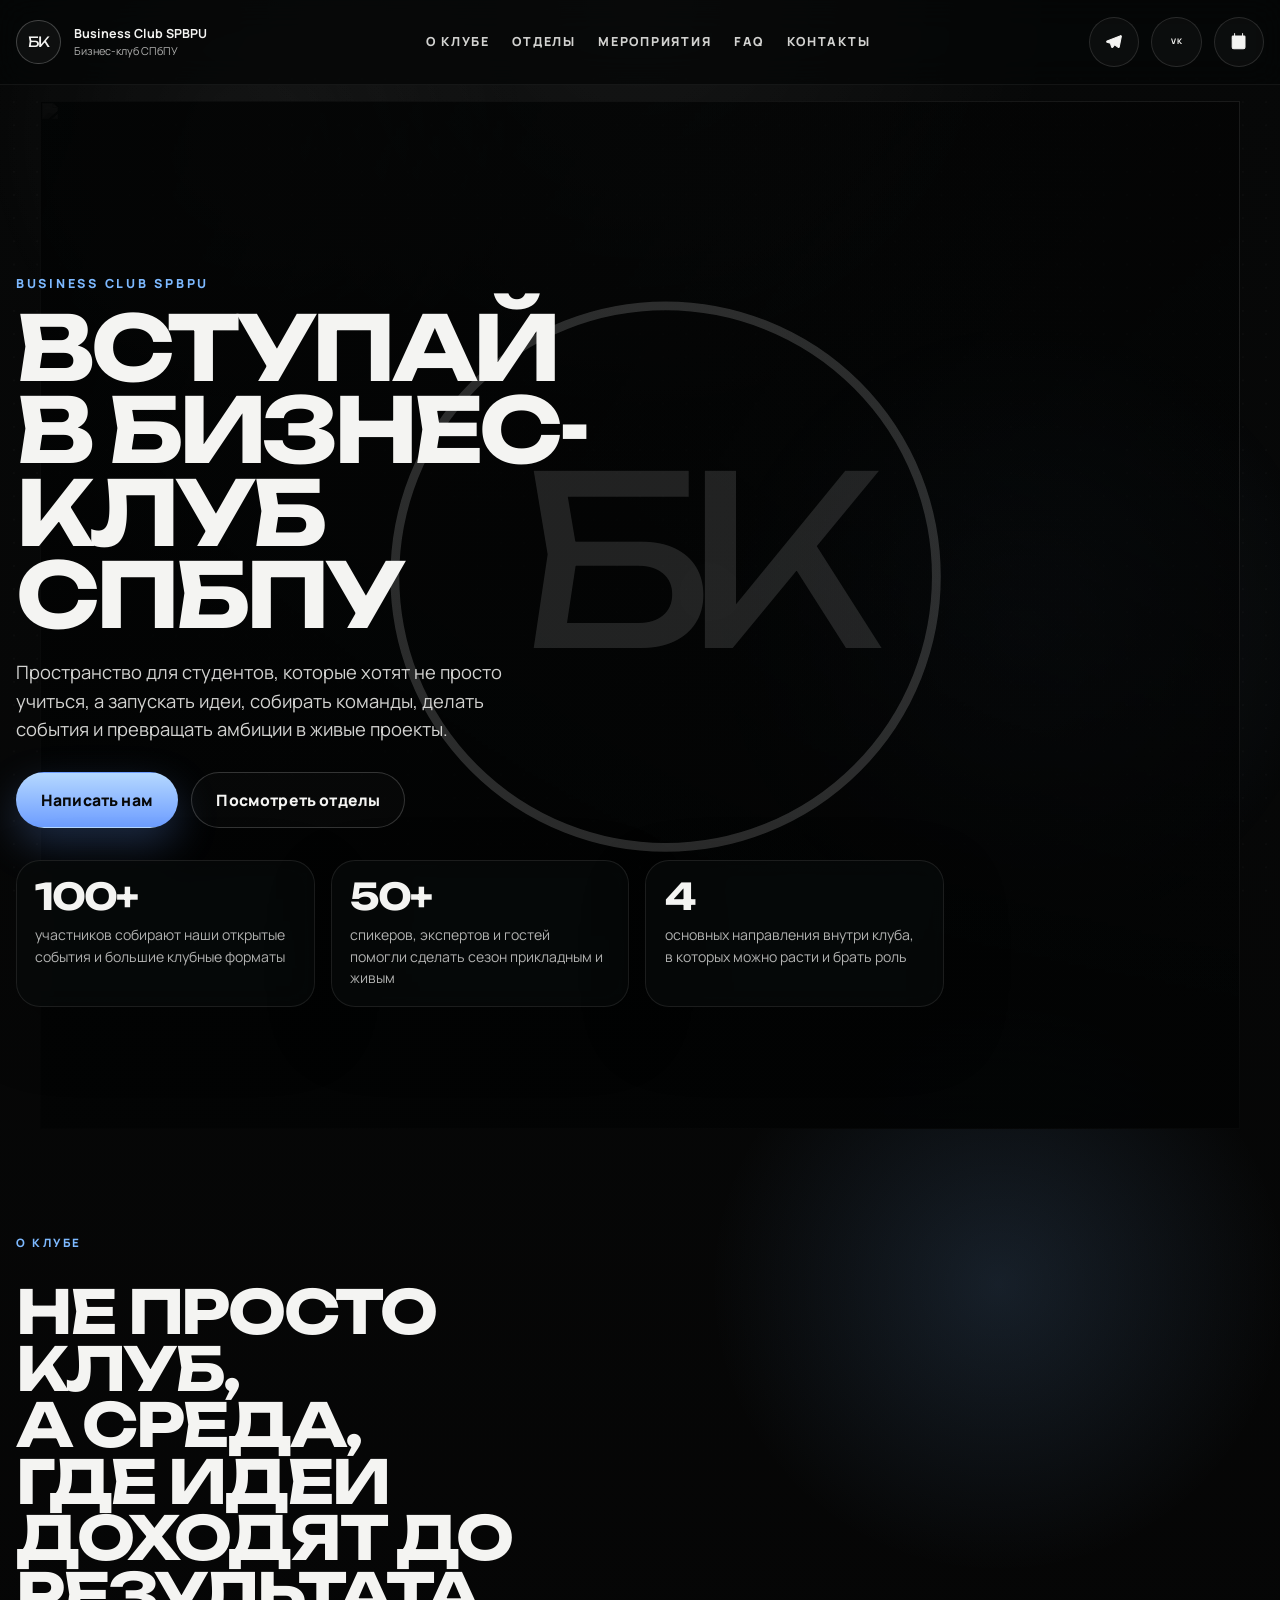
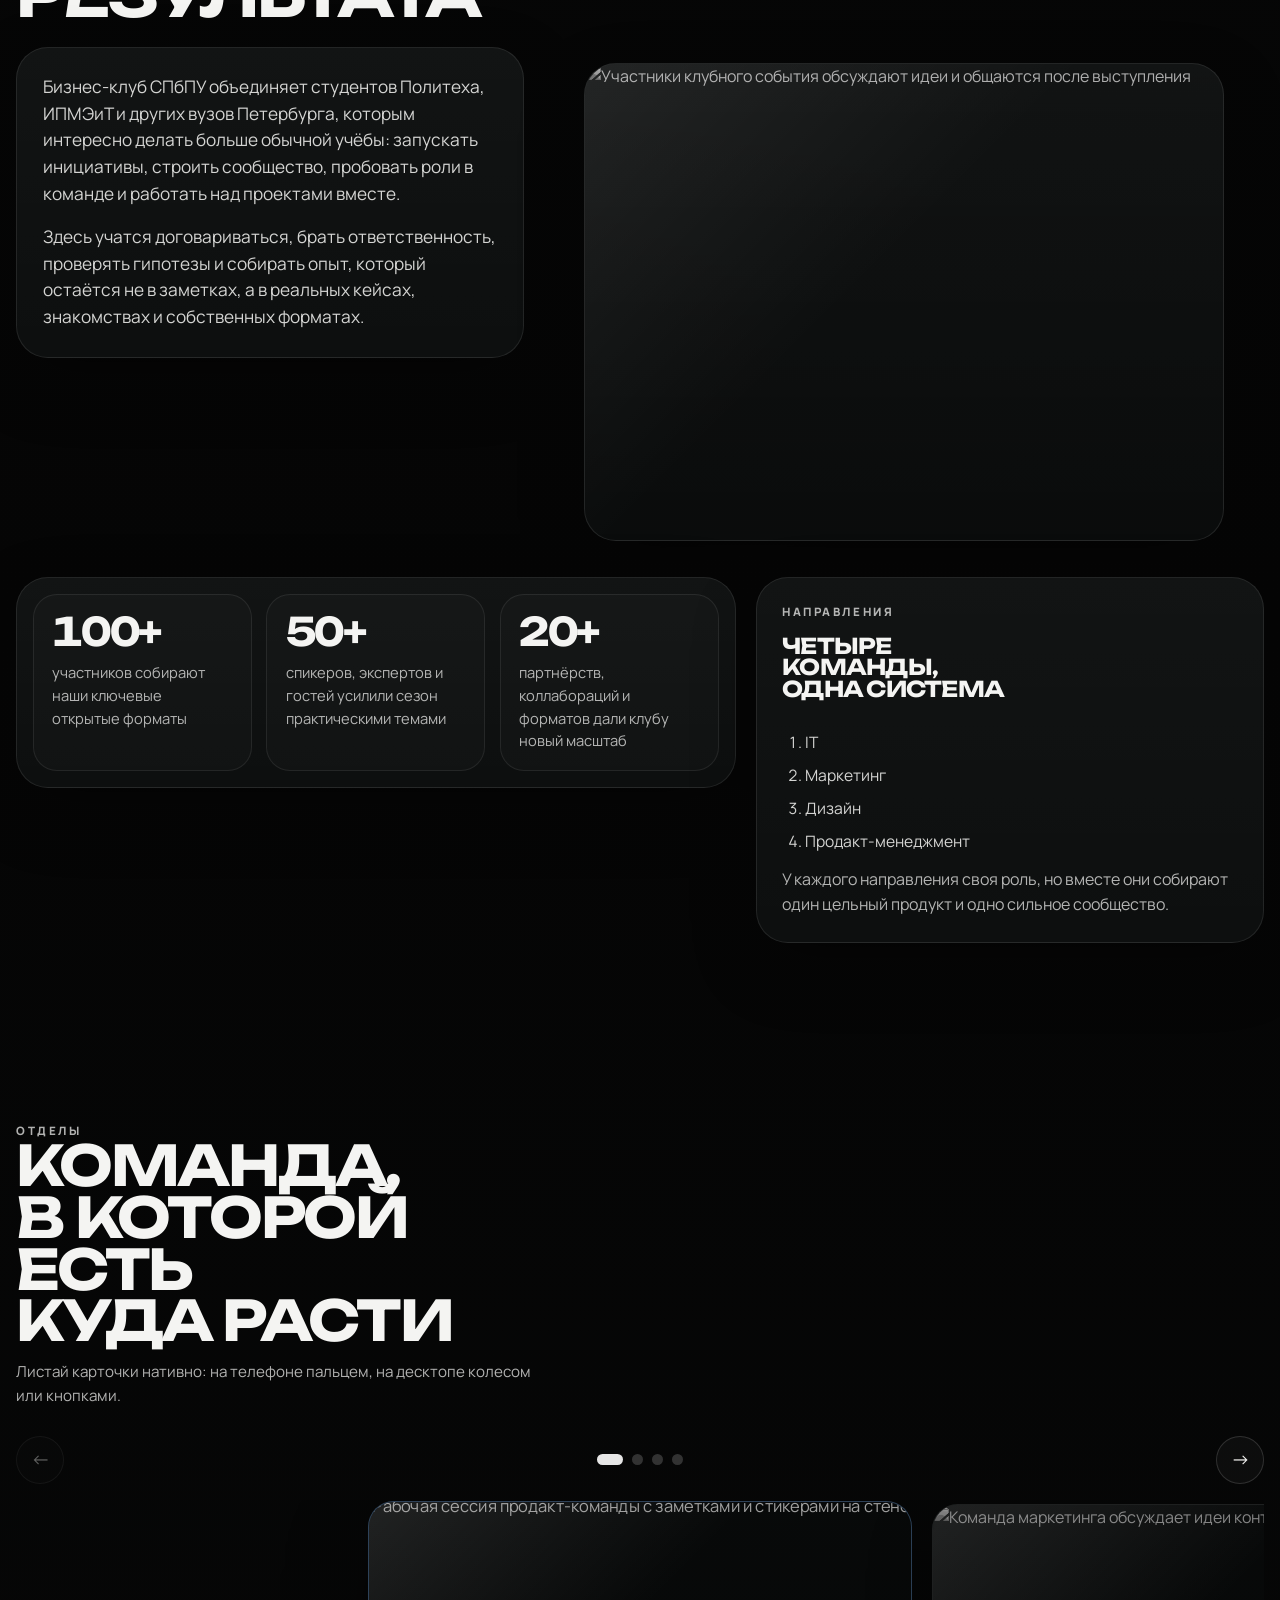
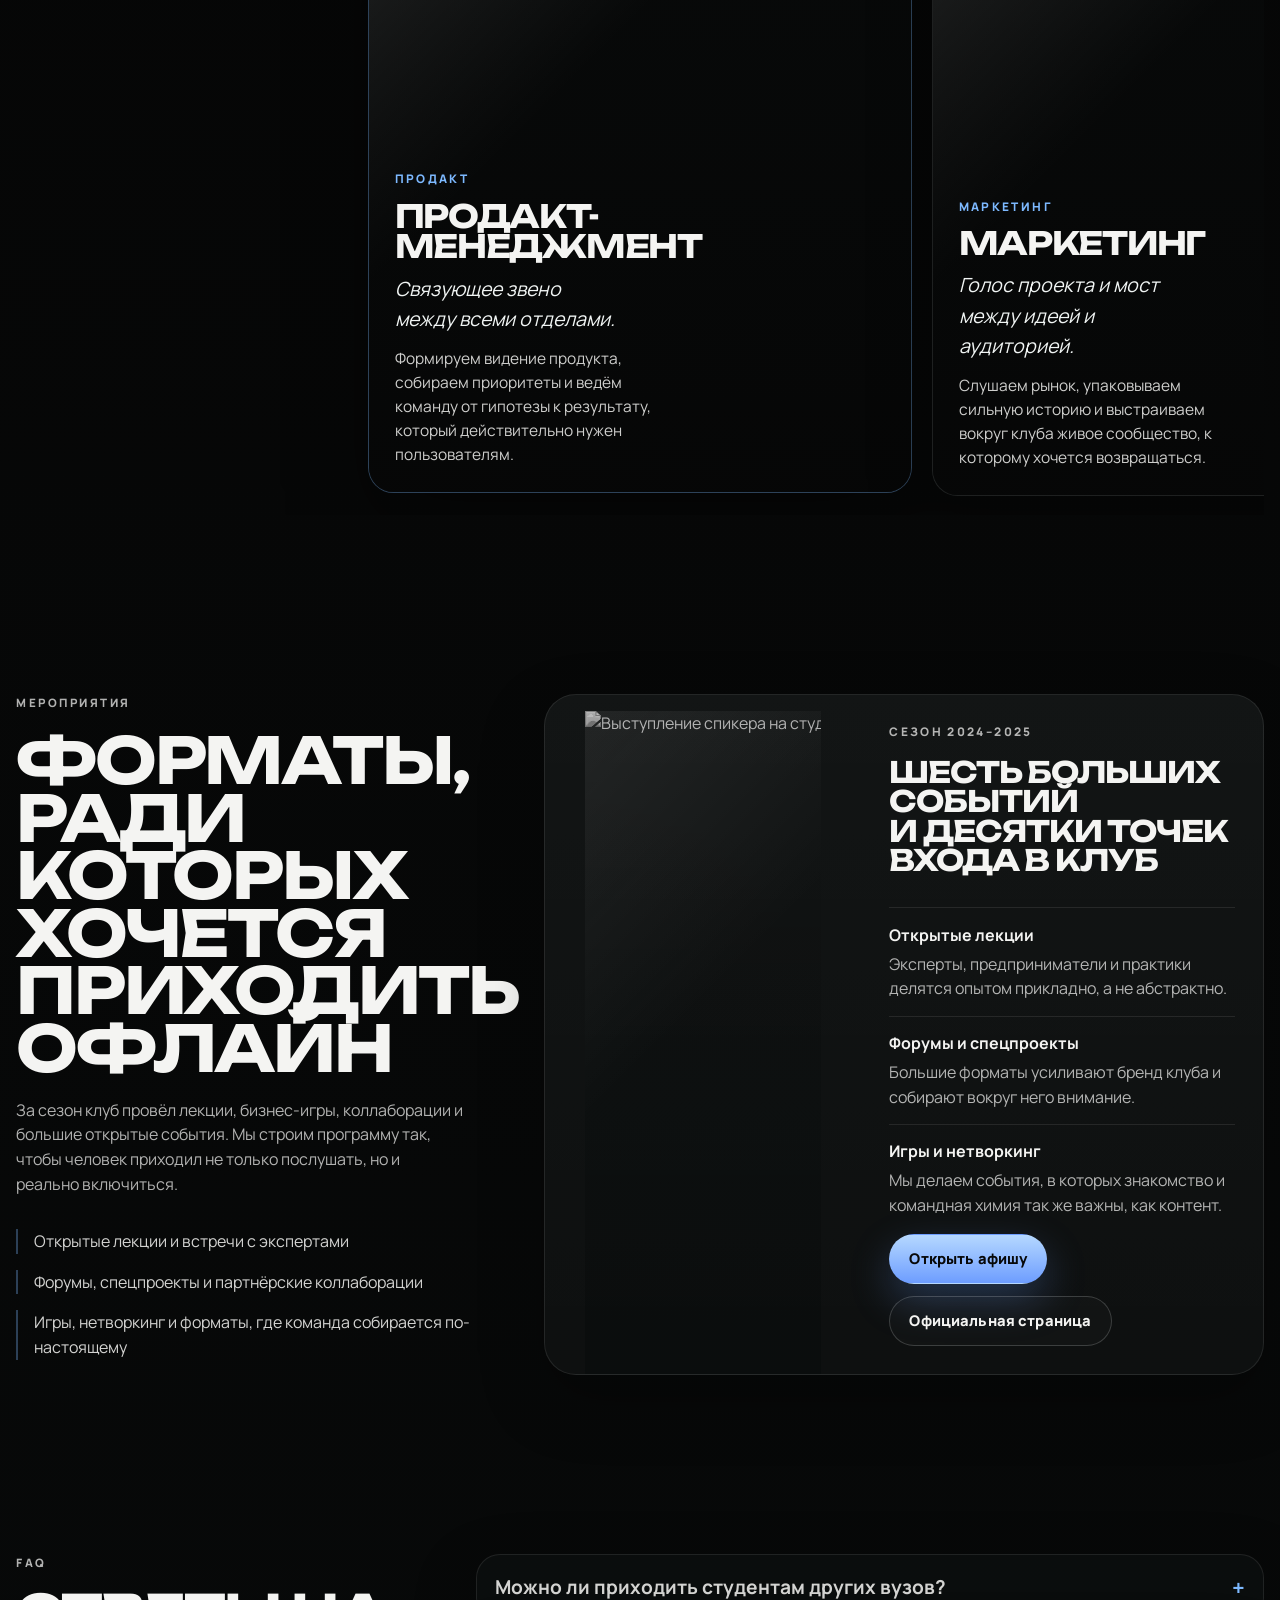
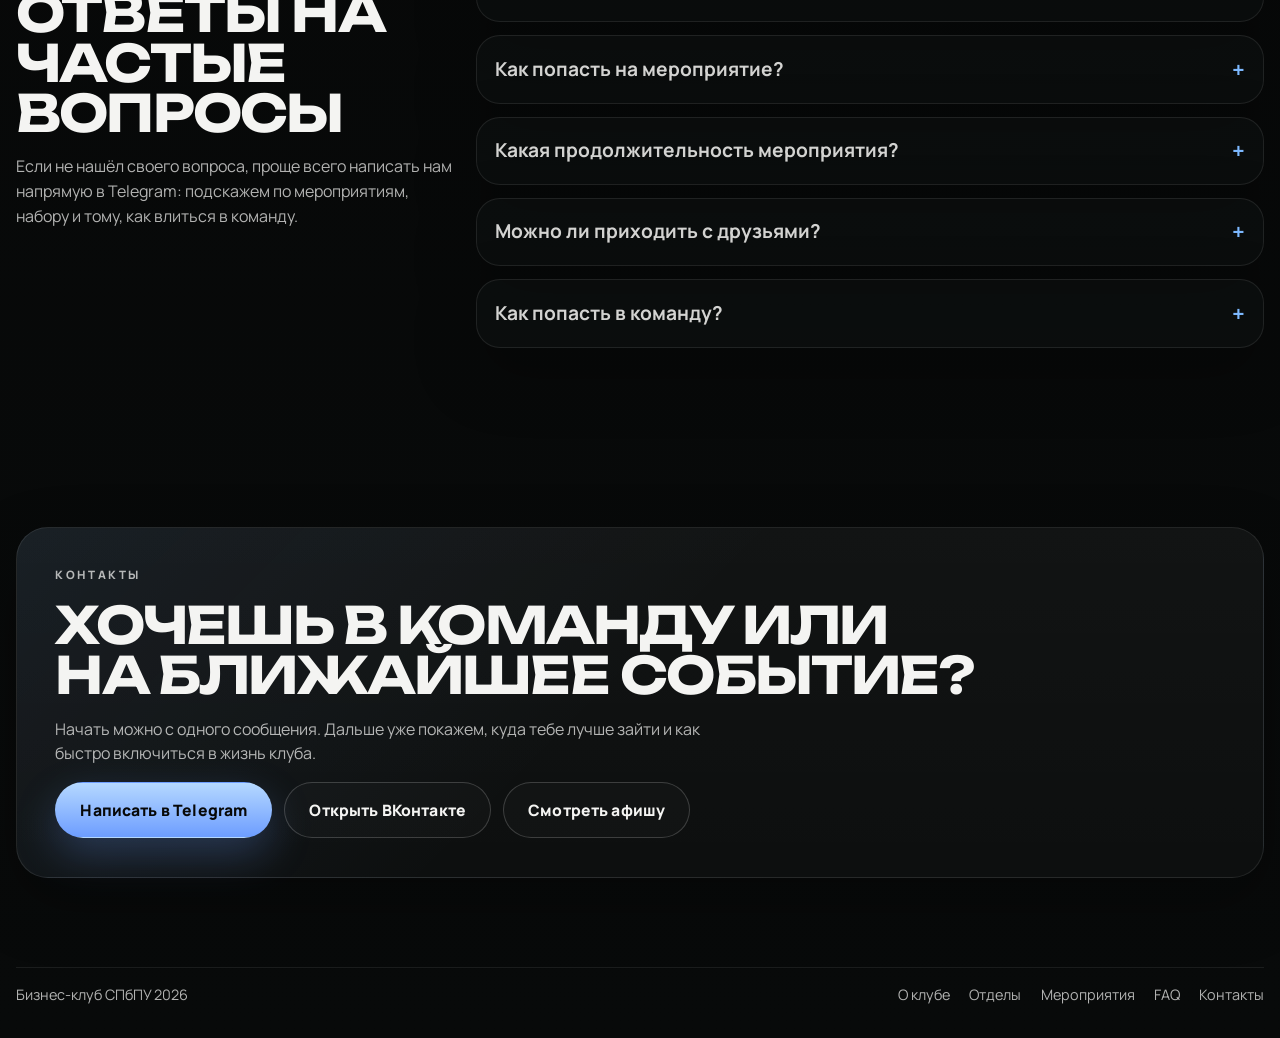
==== commit e8755747: "tighten mobile layout and title composition" ====
--- a/template/index.html
+++ b/template/index.html
@@ -75,7 +75,11 @@
 
                 <div class="container hero__content">
                     <p class="hero__eyebrow" data-reveal>Business Club SPBPU</p>
-                    <h1 id="hero-title" data-reveal>Вступай в Бизнес-клуб СПбПУ</h1>
+                    <h1 id="hero-title" class="title-stack title-stack--hero" data-reveal>
+                        <span>Вступай</span>
+                        <span>в Бизнес-клуб</span>
+                        <span>СПбПУ</span>
+                    </h1>
                     <p class="hero__lead" data-reveal>
                         Пространство для студентов, которые хотят не просто учиться, а запускать идеи,
                         собирать команды, делать события и превращать амбиции в живые проекты.
@@ -105,7 +109,11 @@
                 <div class="container">
                     <div class="section-heading" data-reveal>
                         <p class="section-tag">О клубе</p>
-                        <h2>Не просто клуб, а среда, где идеи доходят до результата</h2>
+                        <h2 class="title-stack title-stack--about">
+                            <span>Не просто клуб,</span>
+                            <span>а среда, где идеи</span>
+                            <span>доходят до результата</span>
+                        </h2>
                     </div>
 
                     <div class="about__grid">
@@ -146,7 +154,10 @@
 
                         <article class="directions-panel" data-reveal>
                             <p class="section-tag">Направления</p>
-                            <h3>Четыре команды, одна система</h3>
+                            <h3 class="title-stack title-stack--panel">
+                                <span>Четыре команды,</span>
+                                <span>одна система</span>
+                            </h3>
                             <ol class="focus-list">
                                 <li>IT</li>
                                 <li>Маркетинг</li>
@@ -164,7 +175,11 @@
                     <div class="section-copy section-copy--row" data-reveal>
                         <div>
                             <p class="section-tag">Отделы</p>
-                            <h2>Команда, в которой есть куда расти</h2>
+                            <h2 class="title-stack title-stack--departments">
+                                <span>Команда,</span>
+                                <span>в которой есть</span>
+                                <span>куда расти</span>
+                            </h2>
                         </div>
                         <p class="section-note">Листай карточки нативно: на телефоне пальцем, на десктопе колесом или кнопками.</p>
                     </div>
@@ -253,7 +268,12 @@
                 <div class="container events__layout">
                     <div class="section-copy events__copy" data-reveal>
                         <p class="section-tag">Мероприятия</p>
-                        <h2>Форматы, ради которых хочется приходить офлайн</h2>
+                        <h2 class="title-stack title-stack--events">
+                            <span>Форматы,</span>
+                            <span>ради которых</span>
+                            <span>хочется приходить</span>
+                            <span>офлайн</span>
+                        </h2>
                         <p>
                             За сезон клуб провёл лекции, бизнес-игры, коллаборации и большие открытые события.
                             Мы строим программу так, чтобы человек приходил не только послушать, но и реально включиться.
@@ -276,7 +296,11 @@
 
                         <div class="event-feature__body">
                             <p class="event-feature__meta">Сезон 2024–2025</p>
-                            <h3>Шесть больших событий и десятки точек входа в клуб</h3>
+                            <h3 class="title-stack title-stack--event">
+                                <span>Шесть больших событий</span>
+                                <span>и десятки точек</span>
+                                <span>входа в клуб</span>
+                            </h3>
 
                             <ul class="event-list">
                                 <li>
--- a/static/style.css
+++ b/static/style.css
@@ -17,8 +17,8 @@
     --radius-lg: 2rem;
     --radius-pill: 999px;
     --header-height: 5.25rem;
-    --container: min(76rem, calc(100% - 2rem));
-    --section-space: clamp(4.5rem, 9vw, 8.5rem);
+    --container: min(82rem, calc(100% - 2rem));
+    --section-space: clamp(4rem, 7vw, 7rem);
 }
 
 *,
@@ -76,7 +76,8 @@
 }
 
 img,
-svg {
+svg,
+picture {
     display: block;
     max-width: 100%;
 }
@@ -137,17 +138,48 @@
     gap: 1rem;
 }
 
+.section-heading {
+    display: grid;
+    gap: 1rem;
+    max-width: 66rem;
+    margin-bottom: 1.5rem;
+}
+
+.section-heading h2 {
+    margin: 0;
+    max-width: 10ch;
+    font-family: "Unbounded", sans-serif;
+    font-size: clamp(2.15rem, 4.7vw, 4.35rem);
+    line-height: 0.94;
+    letter-spacing: -0.04em;
+    text-transform: uppercase;
+    text-wrap: balance;
+    overflow-wrap: normal;
+    hyphens: none;
+}
+
 .section-copy h2,
 .cta__shell h2 {
     margin: 0;
     font-family: "Unbounded", sans-serif;
     font-size: clamp(2rem, 4vw, 3.9rem);
     line-height: 0.98;
-    letter-spacing: -0.05em;
+    letter-spacing: -0.035em;
     text-transform: uppercase;
     text-wrap: balance;
-    overflow-wrap: anywhere;
-    hyphens: auto;
+    overflow-wrap: normal;
+    hyphens: none;
+}
+
+.title-stack {
+    text-wrap: balance;
+    word-break: normal;
+    overflow-wrap: normal;
+    hyphens: none;
+}
+
+.title-stack span {
+    display: block;
 }
 
 .section-copy p,
@@ -161,9 +193,9 @@
 }
 
 .section-copy--row {
-    grid-template-columns: minmax(0, 1fr) minmax(15rem, 24rem);
+    grid-template-columns: minmax(0, 1fr) minmax(18rem, 26rem);
     align-items: end;
-    gap: 1.5rem 2rem;
+    gap: 1rem 1.9rem;
 }
 
 .section-note {
@@ -248,7 +280,7 @@
     display: grid;
     grid-template-columns: auto 1fr auto;
     align-items: center;
-    gap: 1rem 1.5rem;
+    gap: 1rem 1.25rem;
     min-height: var(--header-height);
 }
 
@@ -311,15 +343,15 @@
 .header-actions {
     display: inline-flex;
     align-items: center;
-    gap: 0.6rem;
+    gap: 0.75rem;
 }
 
 .icon-link {
     display: inline-flex;
     align-items: center;
     justify-content: center;
-    inline-size: 3rem;
-    block-size: 3rem;
+    inline-size: 3.15rem;
+    block-size: 3.15rem;
     border-radius: 50%;
     border: 0.0625rem solid rgba(255, 255, 255, 0.12);
     background: rgba(255, 255, 255, 0.03);
@@ -330,8 +362,8 @@
 }
 
 .icon-link svg {
-    inline-size: 1.1rem;
-    block-size: 1.1rem;
+    inline-size: 1.2rem;
+    block-size: 1.2rem;
     fill: currentColor;
     stroke: currentColor;
     stroke-width: 0.08rem;
@@ -343,9 +375,9 @@
     fill: currentColor;
     stroke: none;
     font-family: "Manrope", sans-serif;
-    font-size: 0.48rem;
+    font-size: 0.6rem;
     font-weight: 800;
-    letter-spacing: 0.04em;
+    letter-spacing: 0.08em;
 }
 
 .icon-link:hover,
@@ -430,7 +462,7 @@
     display: grid;
     align-content: end;
     min-height: clamp(36rem, calc(100svh - var(--header-height)), 49rem);
-    padding-block: clamp(5.5rem, 10vw, 8rem) clamp(2rem, 4vw, 3rem);
+    padding-block: clamp(5rem, 9vw, 7rem) clamp(2rem, 4vw, 3rem);
 }
 
 .hero__content > * {
@@ -449,13 +481,14 @@
 .hero h1 {
     margin: 0;
     font-family: "Unbounded", sans-serif;
+    max-width: 8ch;
     font-size: clamp(2.55rem, 7vw, 5.8rem);
     line-height: 0.92;
-    letter-spacing: -0.07em;
+    letter-spacing: -0.05em;
     text-transform: uppercase;
     text-wrap: balance;
-    overflow-wrap: anywhere;
-    hyphens: auto;
+    overflow-wrap: normal;
+    hyphens: none;
 }
 
 .hero__lead {
@@ -485,7 +518,7 @@
 
 .hero__stats li {
     min-height: 100%;
-    padding: 1rem 1.1rem;
+    padding: 1.05rem 1.15rem;
     border: 0.0625rem solid rgba(255, 255, 255, 0.09);
     border-radius: var(--radius-md);
     background: rgba(8, 10, 11, 0.72);
@@ -511,8 +544,9 @@
 .about__grid {
     display: grid;
     grid-template-columns: repeat(12, minmax(0, 1fr));
-    gap: 1rem;
+    gap: 1.25rem;
     align-items: start;
+    grid-auto-rows: auto;
 }
 
 .about__copy,
@@ -533,12 +567,15 @@
 .directions-panel,
 .event-feature__body,
 .cta__shell {
-    padding: clamp(1.4rem, 2vw, 2.1rem);
+    padding: clamp(1.4rem, 2vw, 2rem);
 }
 
 .about__copy {
     grid-column: span 5;
-    min-height: 100%;
+    display: grid;
+    align-content: start;
+    gap: 1rem;
+    align-self: start;
 }
 
 .about__copy p {
@@ -548,13 +585,23 @@
 }
 
 .about__copy p + p {
-    margin-top: 1rem;
+    margin-top: 0;
 }
 
 .about__media {
     grid-column: span 7;
+    display: grid;
+    position: relative;
     overflow: clip;
-    min-height: 100%;
+    aspect-ratio: 1.34 / 1;
+    align-self: stretch;
+}
+
+.about__media picture,
+.about__media img,
+.media-frame picture {
+    inline-size: 100%;
+    block-size: 100%;
 }
 
 .media-frame {
@@ -583,13 +630,14 @@
     grid-column: span 7;
     display: grid;
     grid-template-columns: repeat(3, minmax(0, 1fr));
-    gap: 1rem;
+    gap: 0.9rem;
     padding: 1rem;
+    align-self: start;
 }
 
 .stat-card {
-    min-height: 10rem;
-    padding: 1.2rem;
+    min-height: 0;
+    padding: 1.1rem 1.15rem;
     border: 0.0625rem solid rgba(255, 255, 255, 0.08);
     border-radius: var(--radius-md);
     background: rgba(255, 255, 255, 0.02);
@@ -614,7 +662,10 @@
 
 .directions-panel {
     grid-column: span 5;
-    min-height: 100%;
+    display: grid;
+    align-content: start;
+    gap: 0.85rem;
+    align-self: start;
 }
 
 .directions-panel h3,
@@ -623,35 +674,60 @@
     font-family: "Unbounded", sans-serif;
     font-size: clamp(1.4rem, 2.3vw, 2.1rem);
     line-height: 1;
-    letter-spacing: -0.05em;
+    letter-spacing: -0.035em;
     text-transform: uppercase;
-    overflow-wrap: anywhere;
-    hyphens: auto;
+    overflow-wrap: normal;
+    hyphens: none;
+}
+
+.directions-panel h3 {
+    font-size: clamp(1.2rem, 1.7vw, 1.7rem);
+    max-width: 12ch;
 }
 
 .focus-list {
     margin: 0;
     padding-left: 1.4rem;
     display: grid;
-    gap: 0.7rem;
+    gap: 0.55rem;
     color: var(--muted-strong);
+    font-size: 0.98rem;
 }
 
 .departments {
     overflow: clip;
 }
 
+.departments .section-copy h2 {
+    max-width: 9ch;
+    font-size: clamp(2rem, 4.35vw, 3.95rem);
+    line-height: 0.93;
+    letter-spacing: -0.04em;
+}
+
+.departments .section-note {
+    max-width: 34rem;
+    font-size: 0.95rem;
+    text-align: left;
+}
+
+.departments .section-copy--row {
+    grid-template-columns: 1fr;
+    align-items: start;
+    gap: 0.8rem;
+}
+
 .snap-carousel {
     display: grid;
-    gap: 1.5rem;
-    margin-top: 2rem;
+    gap: 1rem;
+    margin-top: 1.8rem;
 }
 
 .snap-carousel__controls {
     display: flex;
     align-items: center;
     justify-content: space-between;
-    gap: 1rem;
+    gap: 1.25rem;
 }
 
 .snap-carousel__dots {
@@ -708,16 +784,16 @@
 }
 
 .snap-carousel__scroller {
-    --slide-size: min(20rem, calc(100% - 1rem));
+    --slide-size: min(22rem, calc(100% - 0.75rem));
     display: grid;
     grid-auto-flow: column;
     grid-auto-columns: var(--slide-size);
-    gap: 1rem;
+    gap: 1.25rem;
     overflow-x: auto;
     padding:
         0.25rem
         max(0.5rem, calc((100% - var(--slide-size)) / 2))
-        1rem;
+        1.2rem;
     scroll-snap-type: x mandatory;
     scroll-padding-inline: max(0.5rem, calc((100% - var(--slide-size)) / 2));
     scroll-behavior: smooth;
@@ -738,7 +814,7 @@
 .department-card {
     position: relative;
     display: grid;
-    min-height: clamp(28rem, 70vw, 35rem);
+    min-height: clamp(31rem, 58vw, 37rem);
     overflow: clip;
     border: 0.0625rem solid var(--border);
     border-radius: clamp(1.5rem, 2vw, 2rem);
@@ -791,8 +867,8 @@
     inset: auto 0 0;
     z-index: 1;
     display: grid;
-    gap: 0.65rem;
-    padding: clamp(1.2rem, 2vw, 1.8rem);
+    gap: 0.75rem;
+    padding: clamp(1.3rem, 2vw, 1.9rem);
 }
 
 .department-card__meta,
@@ -808,16 +884,18 @@
 .department-card h3 {
     margin: 0;
     font-family: "Unbounded", sans-serif;
-    font-size: clamp(1.55rem, 2.8vw, 2.55rem);
-    line-height: 0.94;
-    letter-spacing: -0.06em;
+    max-width: 11ch;
+    font-size: clamp(1.6rem, 2.5vw, 2.5rem);
+    line-height: 0.95;
+    letter-spacing: -0.04em;
     text-transform: uppercase;
-    overflow-wrap: anywhere;
-    hyphens: auto;
+    overflow-wrap: normal;
+    hyphens: none;
 }
 
 .department-card__lead {
     margin: 0;
+    max-width: 19ch;
     color: #f1f5f4;
     font-size: clamp(1rem, 1.8vw, 1.22rem);
     font-style: italic;
@@ -825,8 +903,9 @@
 
 .department-card__text {
     margin: 0;
-    max-width: 34ch;
+    max-width: 32ch;
     color: rgba(244, 244, 242, 0.84);
+    font-size: 0.97rem;
 }
 
 .events__layout,
@@ -836,36 +915,62 @@
 }
 
 .events__layout {
-    grid-template-columns: minmax(0, 0.9fr) minmax(0, 1.1fr);
+    grid-template-columns: minmax(0, 0.82fr) minmax(0, 1.18fr);
     align-items: start;
+    gap: 1.75rem;
 }
 
 .events__copy {
+    display: grid;
     align-content: start;
+    gap: 1.25rem;
+    min-height: 100%;
+    padding-right: 1rem;
+}
+
+.events__copy h2 {
+    max-width: 10ch;
+    font-size: clamp(2.35rem, 5vw, 4.8rem);
+    line-height: 0.9;
+}
+
+.events__copy p {
+    max-width: 28rem;
 }
 
 .events__points {
     display: grid;
-    gap: 0.8rem;
-    margin: 0.5rem 0 0;
+    gap: 1rem;
+    margin: 0.75rem 0 0;
     padding: 0;
     list-style: none;
+    max-width: 31rem;
 }
 
 .events__points li {
     padding-left: 1rem;
     color: var(--muted-strong);
     border-left: 0.125rem solid var(--accent-line);
+    font-size: 1rem;
+    line-height: 1.55;
 }
 
 .event-feature {
     display: grid;
-    grid-template-columns: minmax(0, 1.05fr) minmax(0, 0.95fr);
+    grid-template-columns: minmax(0, 0.88fr) minmax(0, 1.12fr);
+    align-items: stretch;
+    min-height: clamp(26rem, 34vw, 31rem);
     overflow: clip;
 }
 
 .event-feature__media {
+    display: grid;
     min-height: 100%;
+    align-self: stretch;
+}
+
+.event-feature__media img {
+    object-position: center;
 }
 
 .event-feature__body {
@@ -873,6 +978,7 @@
     gap: 1rem;
     align-content: start;
     min-height: 100%;
+    padding: clamp(1.6rem, 2.2vw, 2.25rem);
 }
 
 .event-list {
@@ -1010,13 +1116,24 @@
 
 @media (min-width: 48rem) {
     .snap-carousel__scroller {
-        --slide-size: min(26rem, calc(100% - 2rem));
+        --slide-size: min(28rem, calc(100% - 1.5rem));
     }
 }
 
 @media (min-width: 72rem) {
     .snap-carousel__scroller {
-        --slide-size: 30rem;
+        --slide-size: 34rem;
+    }
+}
+
+@media (max-width: 75rem) {
+    .section-copy--row {
+        grid-template-columns: 1fr;
+    }
+
+    .section-note {
+        max-width: 32rem;
+        text-align: left;
     }
 }
 
@@ -1096,6 +1213,23 @@
         grid-column: auto;
     }
 
+    .about__copy {
+        order: 1;
+    }
+
+    .stats-panel {
+        order: 2;
+    }
+
+    .directions-panel {
+        order: 3;
+    }
+
+    .about__media {
+        order: 4;
+        aspect-ratio: 1.28 / 1;
+    }
+
     .hero__content {
         min-height: clamp(34rem, 78svh, 42rem);
     }
@@ -1104,11 +1238,20 @@
         inline-size: min(90vw, 34rem);
         transform: translate(-48%, 48%);
     }
+
+    .events__copy {
+        padding-right: 0;
+    }
+
+    .event-feature {
+        min-height: auto;
+    }
 }
 
 @media (max-width: 48rem) {
     :root {
         --container: calc(100% - 1rem);
+        --section-space: 2.9rem;
     }
 
     body::before {
@@ -1120,20 +1263,78 @@
     }
 
     .header-actions {
-        gap: 0.4rem;
+        gap: 0.45rem;
     }
 
     .icon-link {
-        inline-size: 2.5rem;
-        block-size: 2.5rem;
+        inline-size: 2.85rem;
+        block-size: 2.85rem;
+    }
+
+    .icon-link svg {
+        inline-size: 1.25rem;
+        block-size: 1.25rem;
+    }
+
+    .icon-link svg text {
+        font-size: 0.64rem;
+    }
+
+    .brand__mark {
+        inline-size: 2.7rem;
+        block-size: 2.7rem;
+        font-size: 0.86rem;
+    }
+
+    .menu-toggle {
+        inline-size: 3rem;
+        block-size: 3rem;
     }
 
     .hero h1 {
-        font-size: clamp(2.2rem, 13vw, 3.5rem);
+        max-width: 7.2ch;
+        font-size: clamp(2.1rem, 11.2vw, 3.2rem);
     }
 
     .hero__lead {
         max-width: 100%;
+        font-size: 0.94rem;
+    }
+
+    .hero__content {
+        min-height: 29rem;
+        padding-block: 4.25rem 1.4rem;
+    }
+
+    .section-heading {
+        margin-bottom: 1.2rem;
+    }
+
+    .section-heading h2,
+    .section-copy h2,
+    .cta__shell h2 {
+        font-size: clamp(1.75rem, 9vw, 2.8rem);
+        line-height: 0.95;
+    }
+
+    .section-tag {
+        margin-bottom: 0.8rem;
+        font-size: 0.66rem;
+    }
+
+    .about__copy,
+    .directions-panel,
+    .event-feature__body,
+    .cta__shell {
+        padding: 1.15rem;
+    }
+
+    .about__media {
+        aspect-ratio: 1.15 / 1;
+    }
+
+    .about__copy p {
+        font-size: 0.96rem;
     }
 
     .hero__actions,
@@ -1149,22 +1350,115 @@
 
     .stats-panel {
         grid-template-columns: 1fr;
+        gap: 0.75rem;
+        padding: 0.75rem;
     }
 
     .hero__stats {
         grid-template-columns: 1fr;
     }
 
+    .hero__stats span {
+        font-size: 0.84rem;
+    }
+
     .stat-card {
         min-height: auto;
+        padding: 1rem;
+    }
+
+    .stat-card p {
+        font-size: 0.9rem;
     }
 
     .department-card {
-        min-height: 29rem;
+        min-height: 24rem;
     }
 
     .department-card__body {
         gap: 0.55rem;
+        padding: 1.1rem;
+    }
+
+    .departments .section-note {
+        max-width: 100%;
+        font-size: 0.9rem;
+    }
+
+    .departments .section-copy h2,
+    .events__copy h2 {
+        max-width: 10ch;
+        font-size: clamp(1.7rem, 8.8vw, 2.45rem);
+        line-height: 0.94;
+    }
+
+    .snap-carousel {
+        gap: 1.1rem;
+    }
+
+    .snap-carousel__controls {
+        display: none;
+    }
+
+    .snap-carousel__scroller {
+        display: grid;
+        grid-auto-flow: row;
+        grid-auto-columns: unset;
+        gap: 1rem;
+        overflow: visible;
+        padding: 0;
+        scroll-snap-type: none;
+        scroll-padding-inline: 0;
+    }
+
+    .department-card,
+    .department-card[data-current="true"] {
+        transform: none;
+    }
+
+    .department-card__media {
+        min-height: 100%;
+    }
+
+    .department-card h3 {
+        max-width: 9.5ch;
+        font-size: clamp(1.45rem, 7.6vw, 1.95rem);
+    }
+
+    .department-card__lead {
+        max-width: 22ch;
+        font-size: 0.92rem;
+    }
+
+    .department-card__text {
+        max-width: none;
+        font-size: 0.9rem;
+    }
+
+    .events__layout {
+        gap: 1.2rem;
+    }
+
+    .events__copy {
+        gap: 0.95rem;
+    }
+
+    .events__points {
+        gap: 0.8rem;
+        max-width: none;
+    }
+
+    .events__points li {
+        font-size: 0.94rem;
+    }
+
+    .event-feature__media {
+        aspect-ratio: 0.98 / 1;
+    }
+
+    .event-feature__body h3 {
+        max-width: 10ch;
+        font-size: clamp(1.45rem, 7vw, 2rem);
     }
 
     .faq-item summary {
@@ -1183,16 +1477,17 @@
     }
 
     .header-actions {
-        gap: 0.3rem;
+        gap: 0.35rem;
     }
 
     .icon-link {
-        inline-size: 2.25rem;
-        block-size: 2.25rem;
-    }
-
-    .snap-carousel__controls {
-        gap: 0.75rem;
+        inline-size: 2.65rem;
+        block-size: 2.65rem;
+    }
+
+    .brand__mark {
+        inline-size: 2.55rem;
+        block-size: 2.55rem;
     }
 
     .carousel-button {
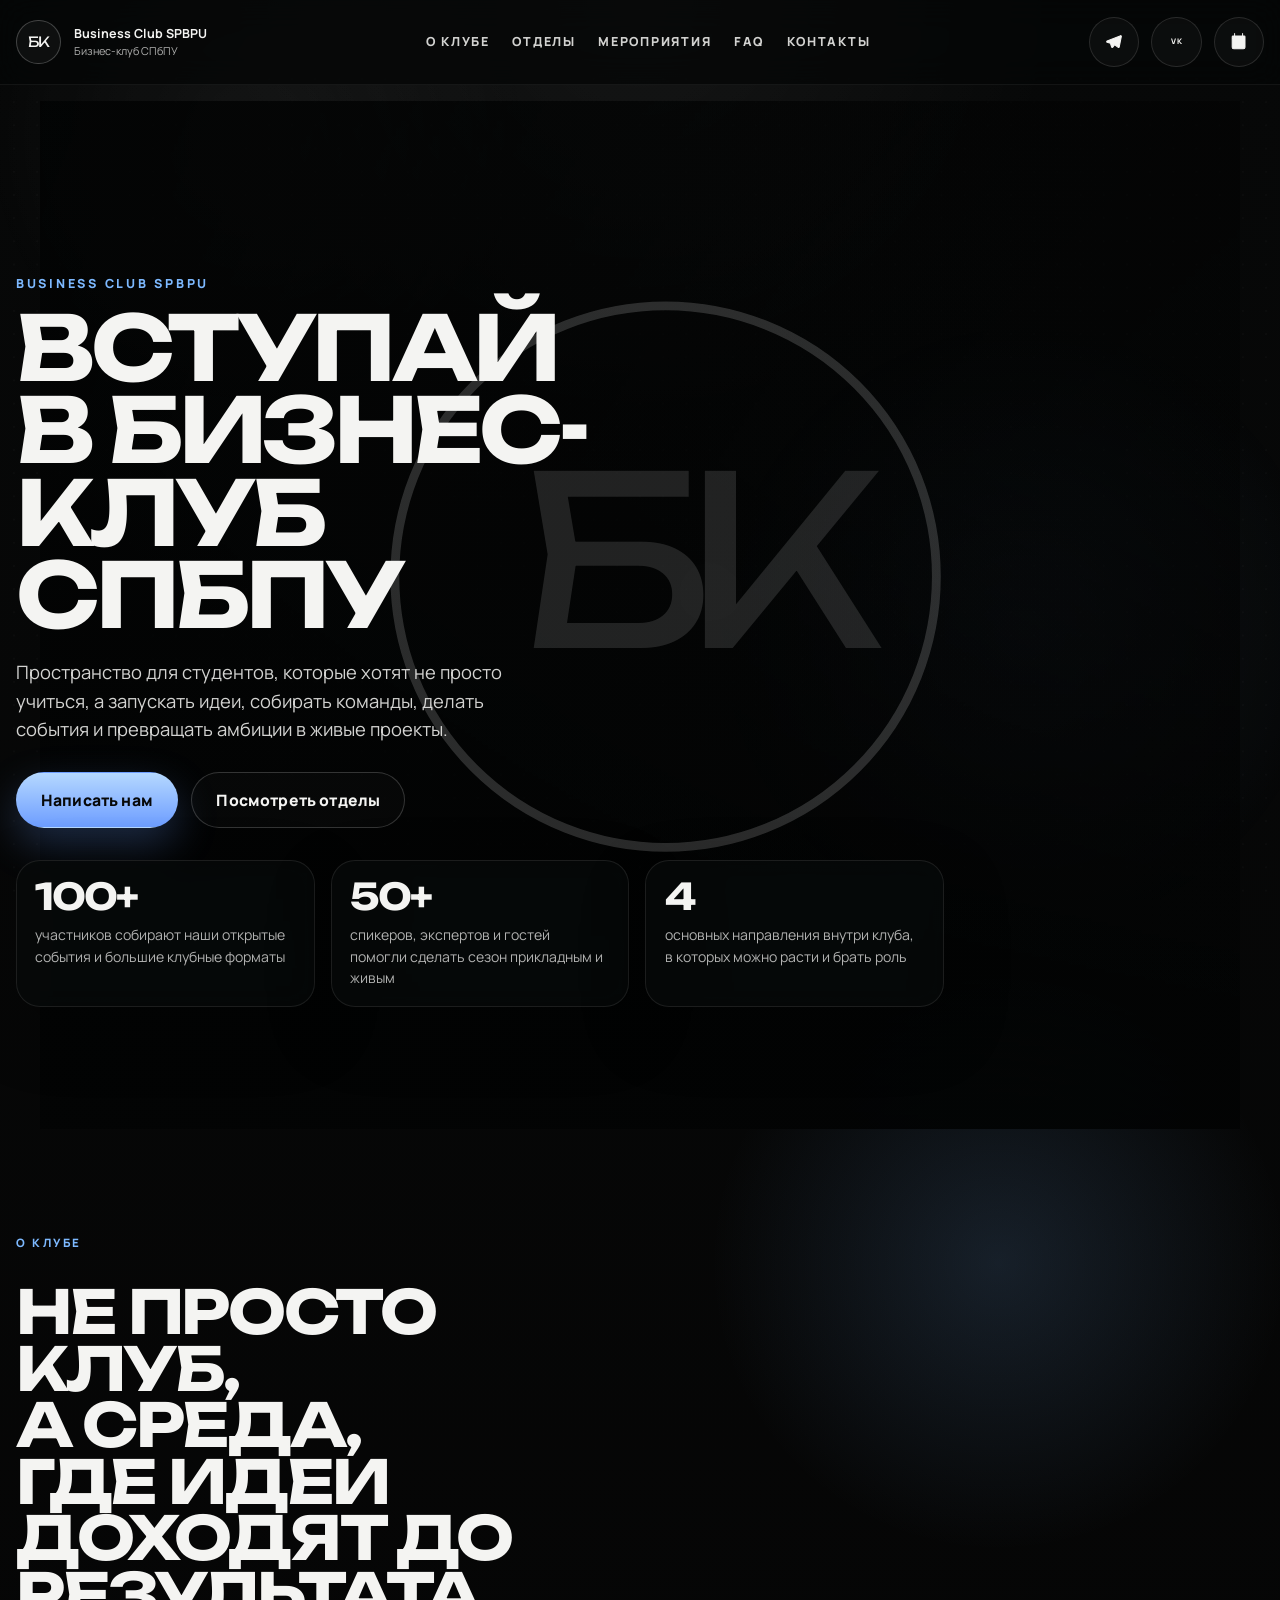
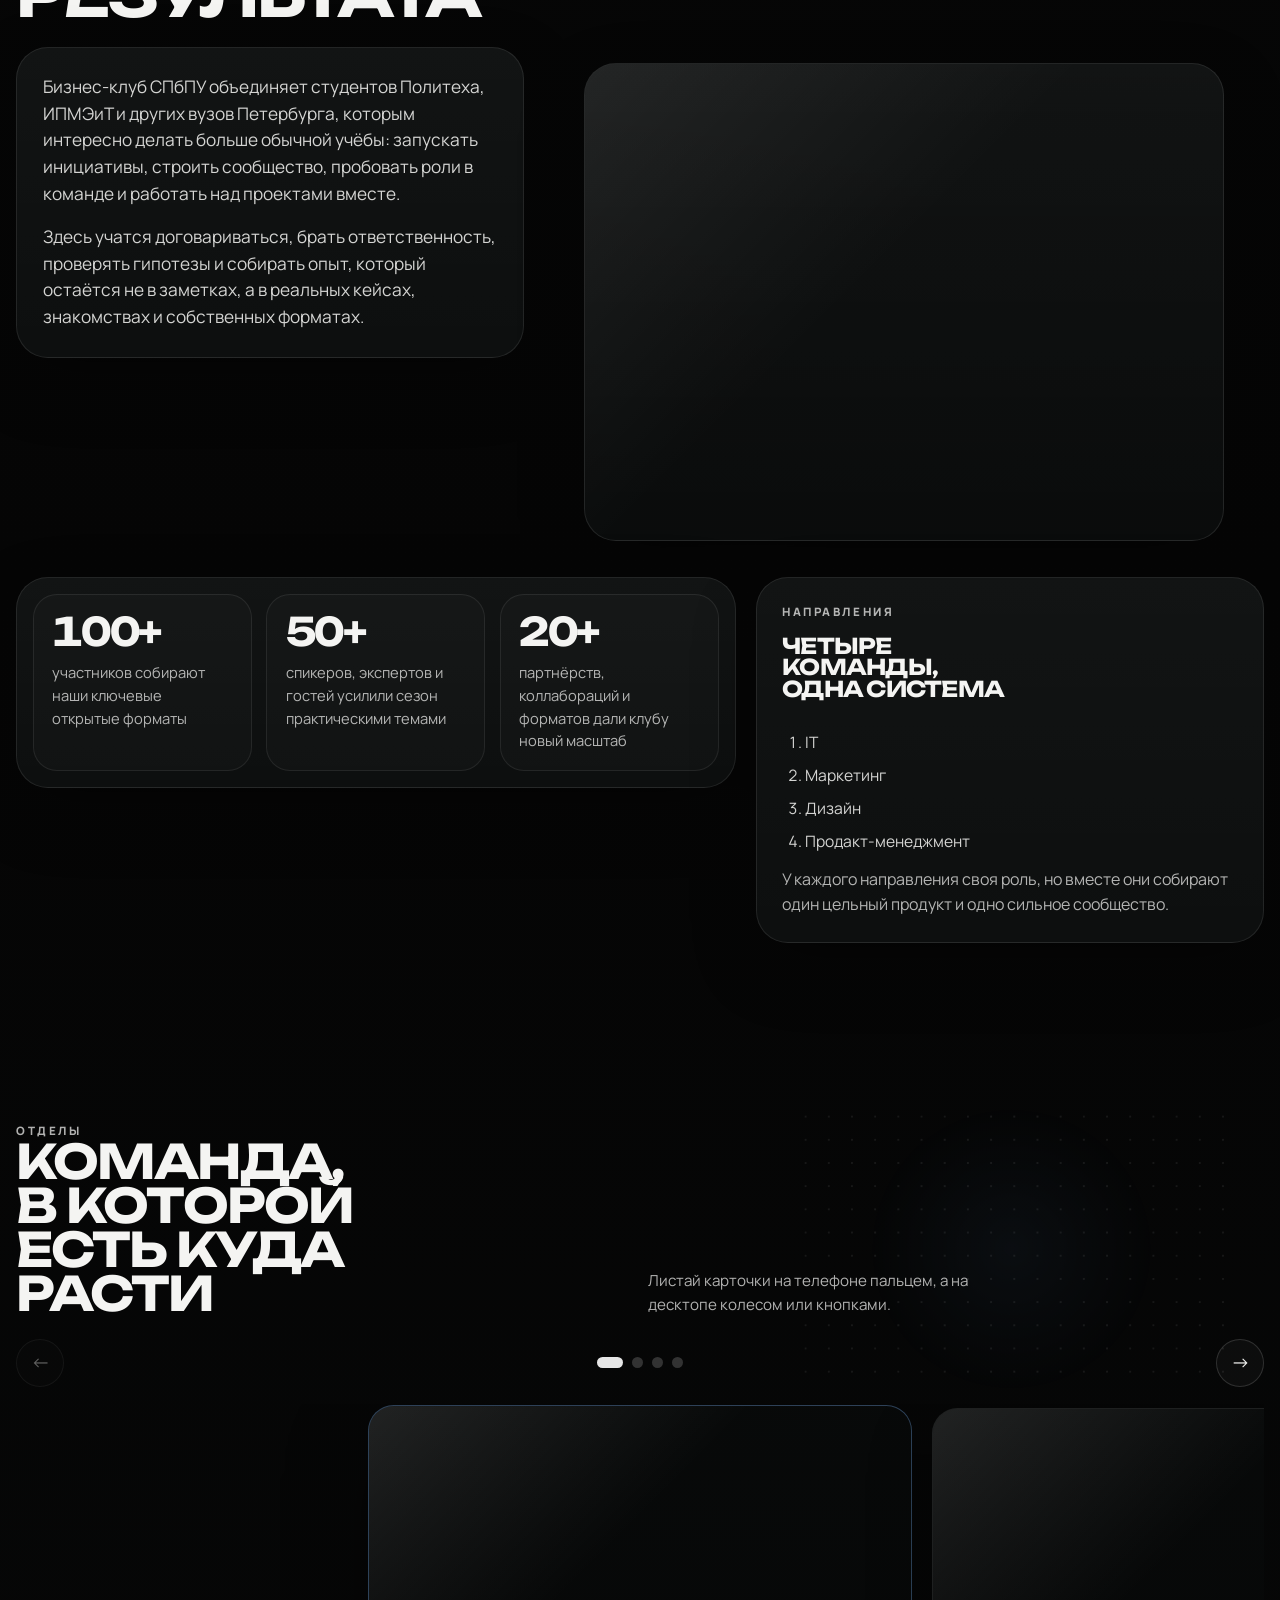
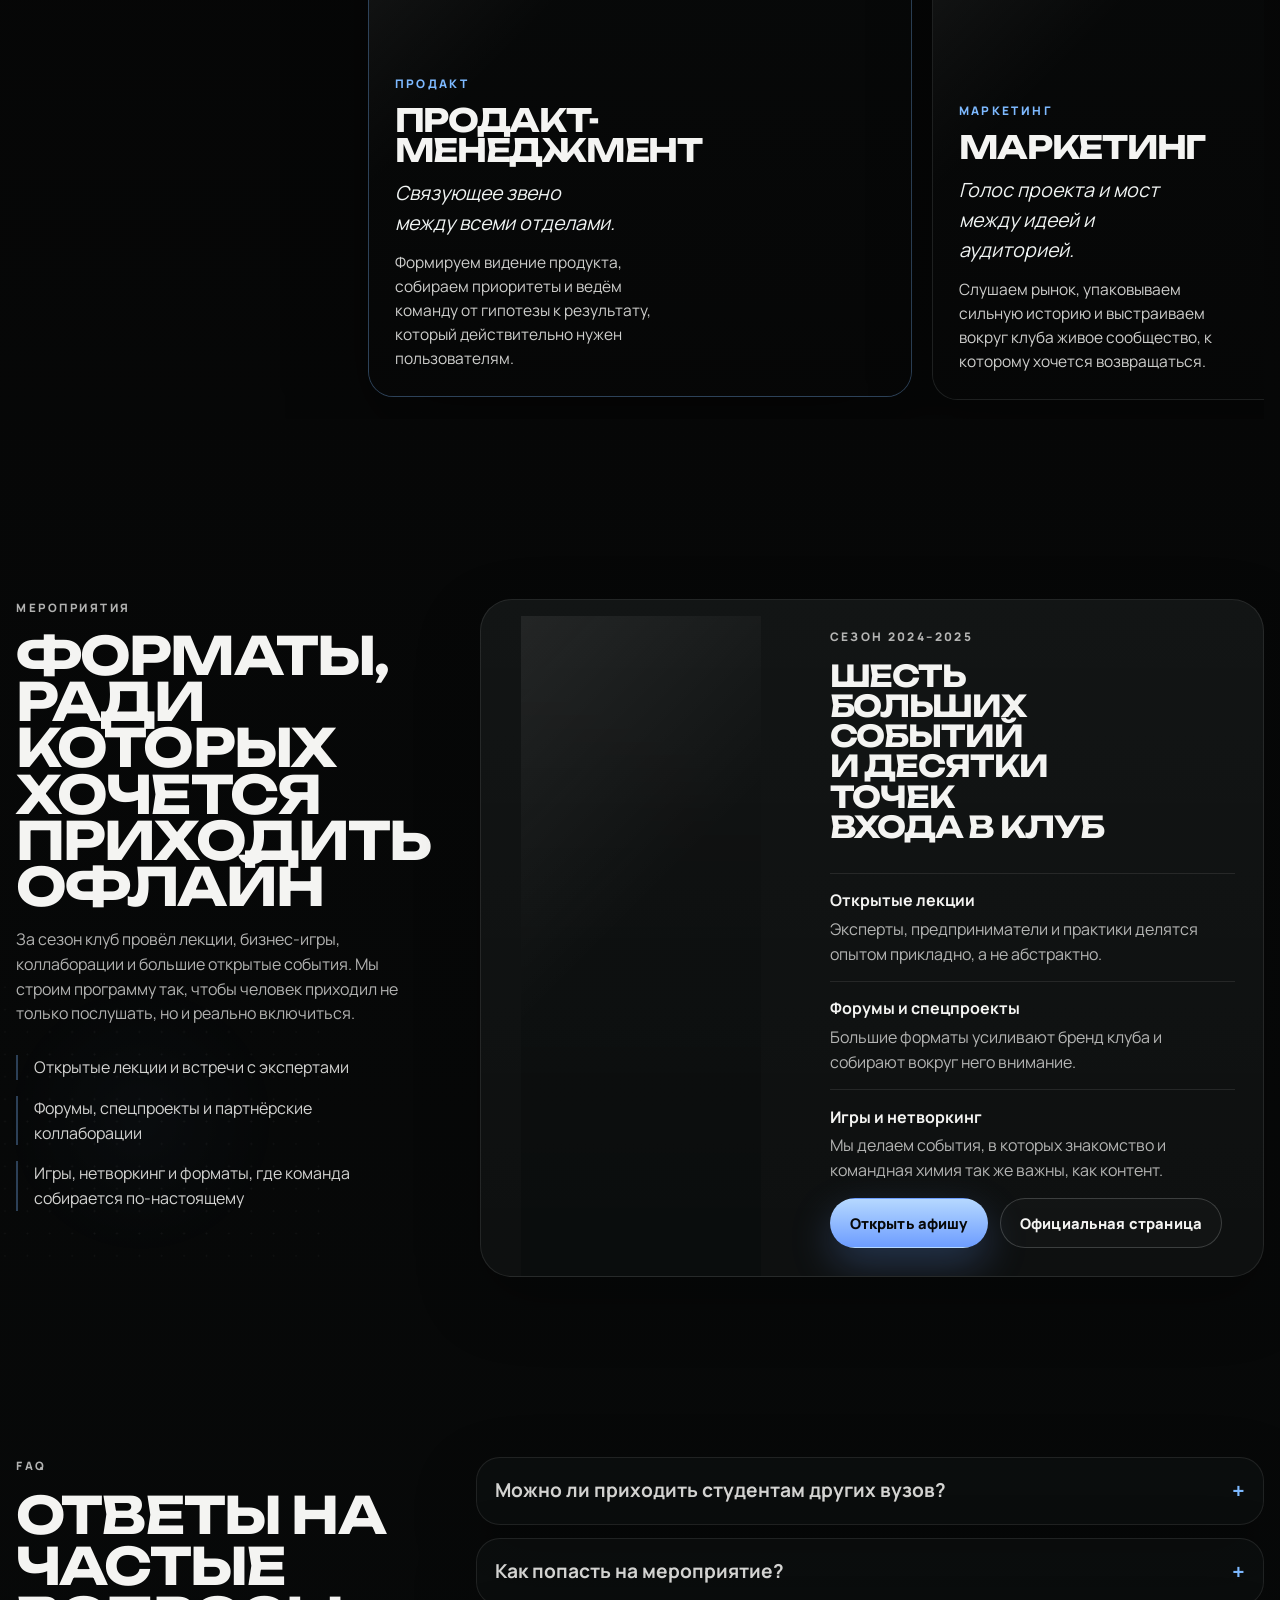
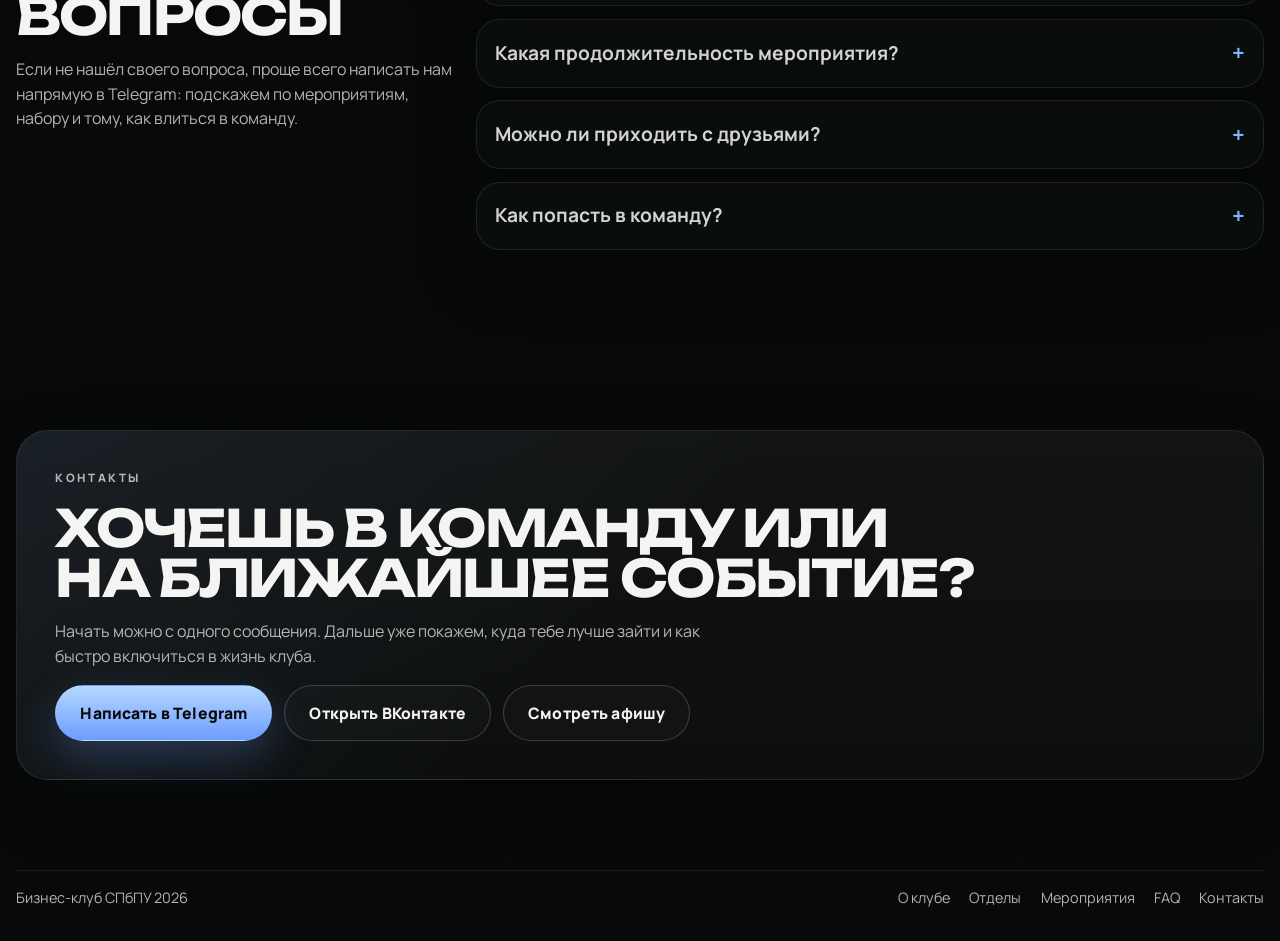
==== commit bba8729e: "refine section composition and add sparkle accents" ====
--- a/template/index.html
+++ b/template/index.html
@@ -11,6 +11,7 @@
     <link rel="stylesheet" href="../static/style.css">
 </head>
 <body>
+    <div class="sparkle-layer" aria-hidden="true"></div>
     <div class="page-shell">
         <header class="site-header" id="top">
             <div class="container site-header__inner">
@@ -176,12 +177,11 @@
                         <div>
                             <p class="section-tag">Отделы</p>
                             <h2 class="title-stack title-stack--departments">
-                                <span>Команда,</span>
-                                <span>в которой есть</span>
-                                <span>куда расти</span>
+                                <span>Команда, в которой</span>
+                                <span>есть куда расти</span>
                             </h2>
                         </div>
-                        <p class="section-note">Листай карточки нативно: на телефоне пальцем, на десктопе колесом или кнопками.</p>
+                        <p class="section-note">Листай карточки на телефоне пальцем, а на десктопе колесом или кнопками.</p>
                     </div>
 
                     <div class="snap-carousel" data-carousel>
@@ -271,7 +271,8 @@
                         <h2 class="title-stack title-stack--events">
                             <span>Форматы,</span>
                             <span>ради которых</span>
-                            <span>хочется приходить</span>
+                            <span>хочется</span>
+                            <span>приходить</span>
                             <span>офлайн</span>
                         </h2>
                         <p>
--- a/static/style.css
+++ b/static/style.css
@@ -75,6 +75,65 @@
     overflow: hidden;
 }
 
+.sparkle-layer {
+    position: fixed;
+    inset: 0;
+    pointer-events: none;
+    z-index: 0;
+    overflow: clip;
+}
+
+.sparkle-layer__star {
+    position: absolute;
+    left: 0;
+    top: 0;
+    inline-size: var(--size, 0.9rem);
+    block-size: var(--size, 0.9rem);
+    color: rgba(182, 213, 255, 0.72);
+    opacity: 0;
+    transform: translate3d(var(--x), var(--y), 0) scale(0.35) rotate(45deg);
+    animation: sparkle-fade 900ms ease-out forwards;
+}
+
+.sparkle-layer__star::before,
+.sparkle-layer__star::after {
+    content: "";
+    position: absolute;
+    inset: 50% auto auto 50%;
+    background: currentColor;
+    border-radius: var(--radius-pill);
+    box-shadow: 0 0 0.8rem currentColor;
+}
+
+.sparkle-layer__star::before {
+    inline-size: 100%;
+    block-size: 0.08rem;
+    transform: translate(-50%, -50%);
+}
+
+.sparkle-layer__star::after {
+    inline-size: 0.08rem;
+    block-size: 100%;
+    transform: translate(-50%, -50%);
+}
+
+@keyframes sparkle-fade {
+    0% {
+        opacity: 0;
+        transform: translate3d(var(--x), var(--y), 0) scale(0.35) rotate(45deg);
+    }
+
+    18% {
+        opacity: 0.92;
+        transform: translate3d(var(--x), var(--y), 0) scale(1) rotate(45deg);
+    }
+
+    100% {
+        opacity: 0;
+        transform: translate3d(calc(var(--x) + var(--drift-x, 0rem)), calc(var(--y) + var(--drift-y, -1rem)), 0) scale(0.3) rotate(45deg);
+    }
+}
+
 img,
 svg,
 picture {
@@ -118,10 +177,20 @@
     margin-inline: auto;
 }
 
+.page-shell {
+    position: relative;
+    z-index: 1;
+}
+
 .section {
     position: relative;
     padding-block: var(--section-space);
     scroll-margin-top: calc(var(--header-height) + 1rem);
+}
+
+.section .container {
+    position: relative;
+    z-index: 1;
 }
 
 .section-tag {
@@ -698,29 +767,59 @@
     overflow: clip;
 }
 
+.departments::before,
+.events::before {
+    content: "";
+    position: absolute;
+    pointer-events: none;
+    z-index: 0;
+}
+
+.departments::before {
+    inset: 4.5rem 4% auto auto;
+    inline-size: min(28rem, 34vw);
+    block-size: min(18rem, 24vw);
+    background:
+        radial-gradient(circle at 50% 50%, rgba(125, 185, 255, 0.12), transparent 58%),
+        radial-gradient(circle, rgba(255, 255, 255, 0.2) 0.04rem, transparent 0.08rem);
+    background-size: auto, 1.45rem 1.45rem;
+    opacity: 0.4;
+}
+
+.events::before {
+    inset: auto auto 12% -4%;
+    inline-size: min(24rem, 30vw);
+    block-size: min(18rem, 24vw);
+    background:
+        radial-gradient(circle at 50% 50%, rgba(125, 185, 255, 0.1), transparent 62%),
+        radial-gradient(circle, rgba(255, 255, 255, 0.16) 0.04rem, transparent 0.08rem);
+    background-size: auto, 1.4rem 1.4rem;
+    opacity: 0.3;
+}
+
 .departments .section-copy h2 {
-    max-width: 9ch;
-    font-size: clamp(2rem, 4.35vw, 3.95rem);
+    max-width: 9.8ch;
+    font-size: clamp(1.9rem, 3.7vw, 3.35rem);
     line-height: 0.93;
     letter-spacing: -0.04em;
 }
 
 .departments .section-note {
-    max-width: 34rem;
+    max-width: 24rem;
     font-size: 0.95rem;
     text-align: left;
 }
 
 .departments .section-copy--row {
-    grid-template-columns: 1fr;
-    align-items: start;
-    gap: 0.8rem;
+    grid-template-columns: minmax(0, 0.72fr) minmax(18rem, 24rem);
+    align-items: end;
+    gap: 1rem 2.25rem;
 }
 
 .snap-carousel {
     display: grid;
-    gap: 1rem;
-    margin-top: 1.8rem;
+    gap: 1.1rem;
+    margin-top: 1.4rem;
 }
 
 .snap-carousel__controls {
@@ -915,27 +1014,27 @@
 }
 
 .events__layout {
-    grid-template-columns: minmax(0, 0.82fr) minmax(0, 1.18fr);
+    grid-template-columns: minmax(0, 0.72fr) minmax(0, 1.28fr);
     align-items: start;
-    gap: 1.75rem;
+    gap: 1.4rem;
 }
 
 .events__copy {
     display: grid;
     align-content: start;
-    gap: 1.25rem;
+    gap: 1.05rem;
     min-height: 100%;
-    padding-right: 1rem;
+    padding-right: 0.4rem;
 }
 
 .events__copy h2 {
-    max-width: 10ch;
-    font-size: clamp(2.35rem, 5vw, 4.8rem);
-    line-height: 0.9;
+    max-width: 7.4ch;
+    font-size: clamp(1.95rem, 4.1vw, 4rem);
+    line-height: 0.88;
 }
 
 .events__copy p {
-    max-width: 28rem;
+    max-width: 24rem;
 }
 
 .events__points {
@@ -944,7 +1043,7 @@
     margin: 0.75rem 0 0;
     padding: 0;
     list-style: none;
-    max-width: 31rem;
+    max-width: 25rem;
 }
 
 .events__points li {
@@ -957,7 +1056,7 @@
 
 .event-feature {
     display: grid;
-    grid-template-columns: minmax(0, 0.88fr) minmax(0, 1.12fr);
+    grid-template-columns: minmax(0, 0.82fr) minmax(0, 1.18fr);
     align-items: stretch;
     min-height: clamp(26rem, 34vw, 31rem);
     overflow: clip;
@@ -975,10 +1074,15 @@
 
 .event-feature__body {
     display: grid;
-    gap: 1rem;
+    gap: 0.95rem;
     align-content: start;
     min-height: 100%;
     padding: clamp(1.6rem, 2.2vw, 2.25rem);
+}
+
+.event-feature__body h3 {
+    max-width: 11ch;
+    font-size: clamp(1.55rem, 2.35vw, 2.4rem);
 }
 
 .event-list {
@@ -1134,6 +1238,10 @@
     .section-note {
         max-width: 32rem;
         text-align: left;
+    }
+
+    .departments .section-copy--row {
+        gap: 0.8rem;
     }
 }
 
@@ -1497,6 +1605,10 @@
 }
 
 @media (prefers-reduced-motion: reduce) {
+    .sparkle-layer {
+        display: none;
+    }
+
     html {
         scroll-behavior: auto;
     }
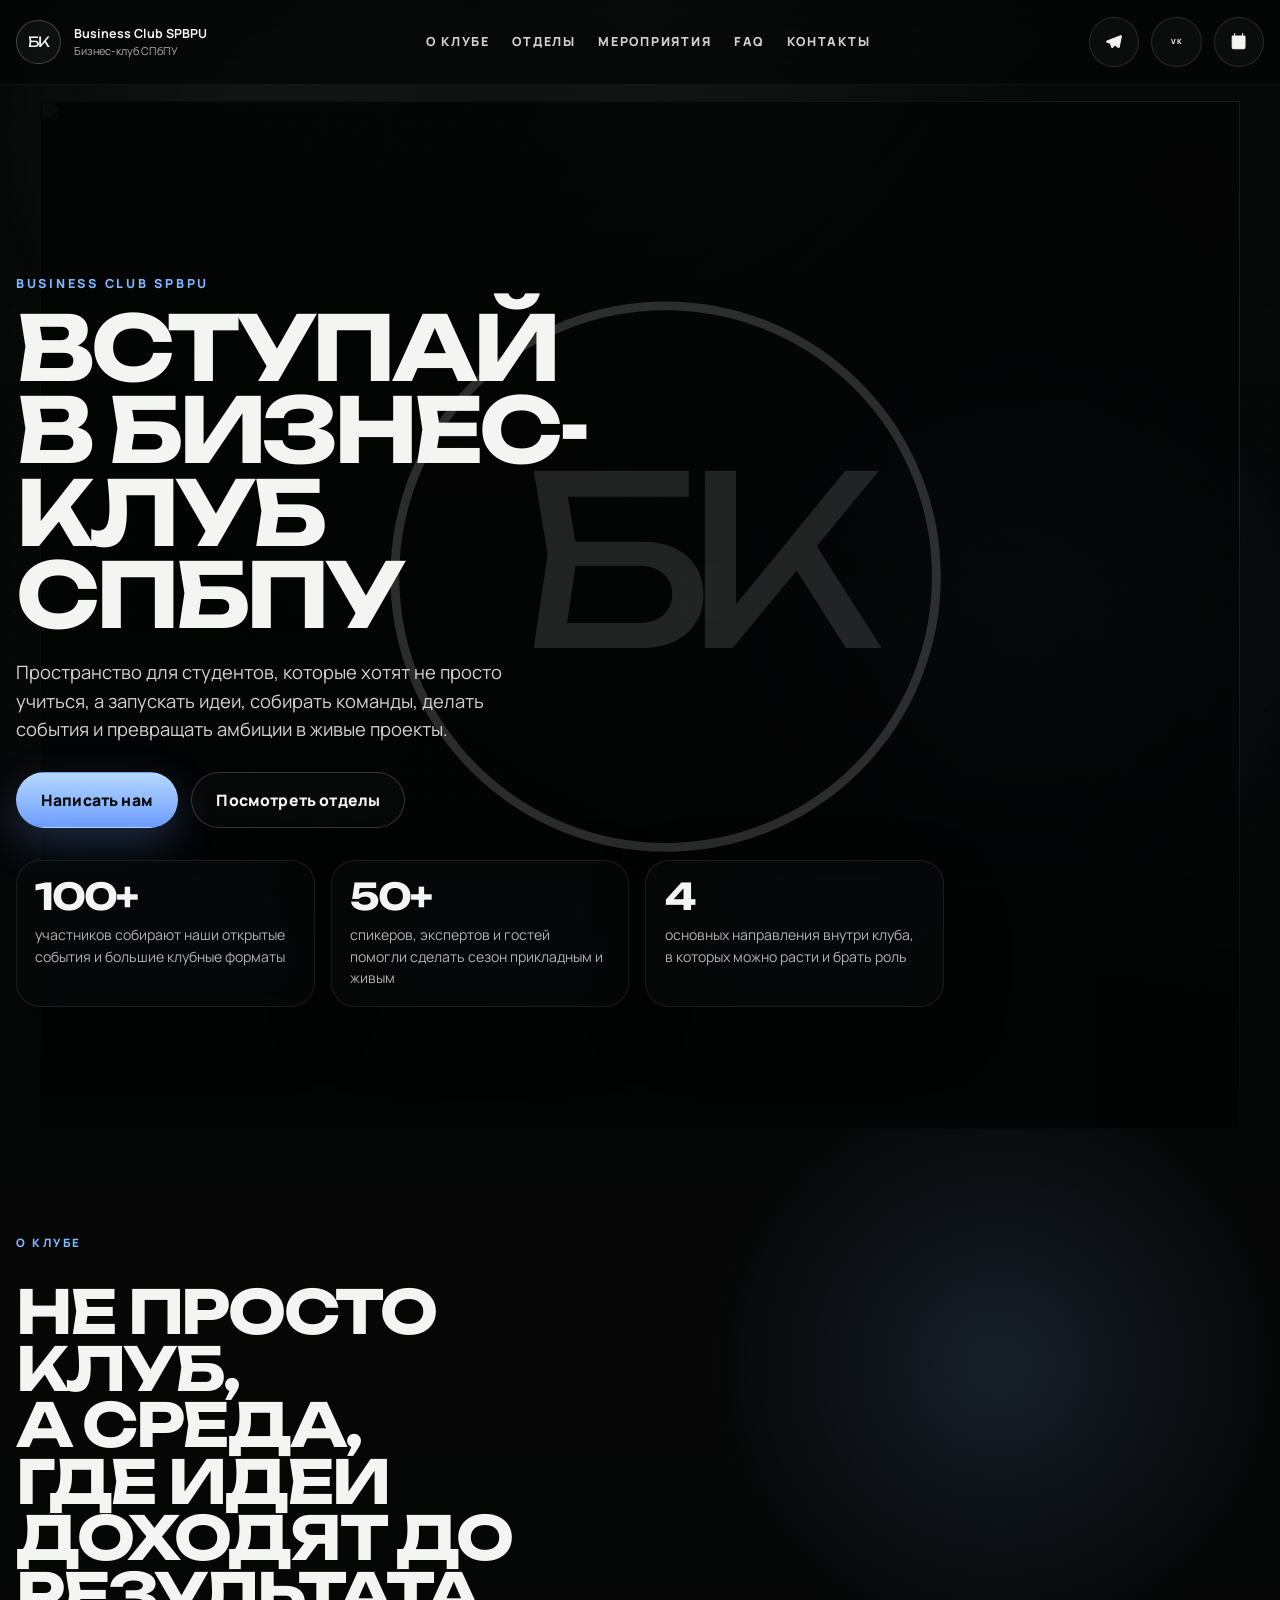
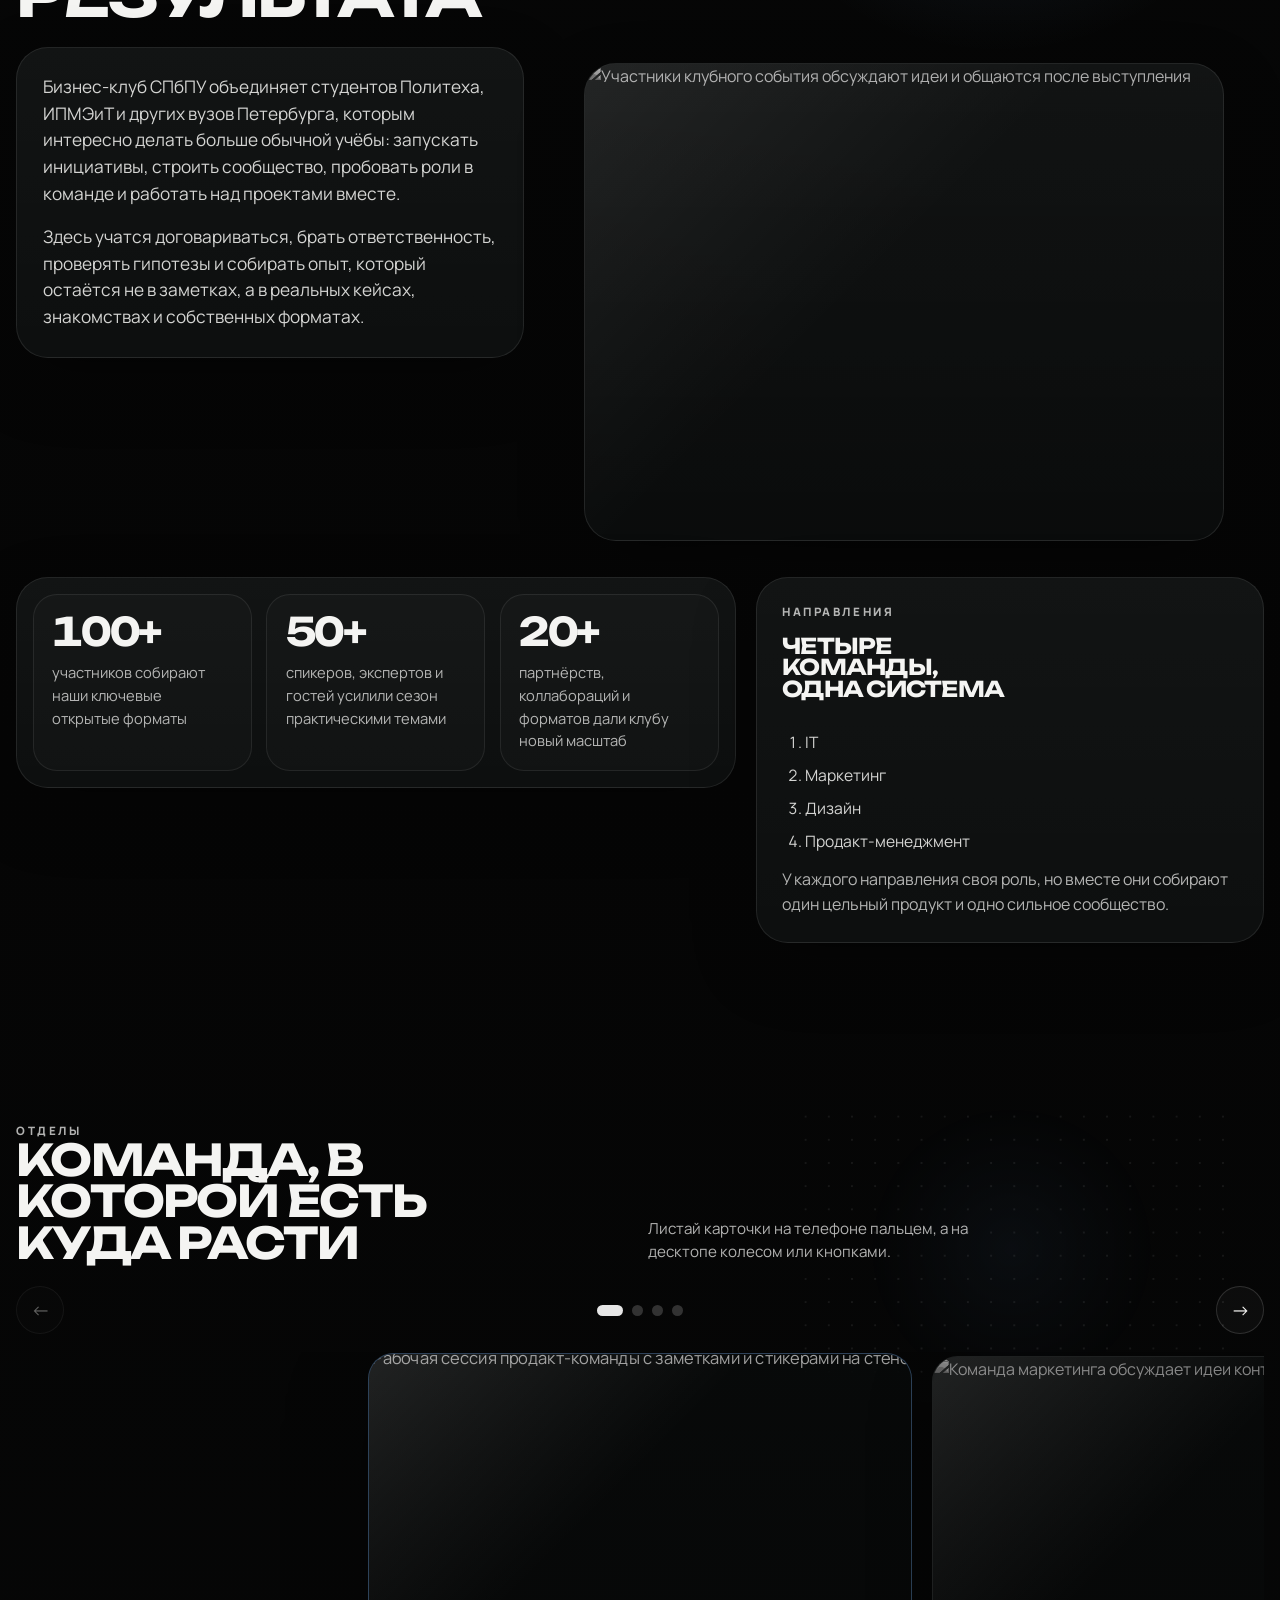
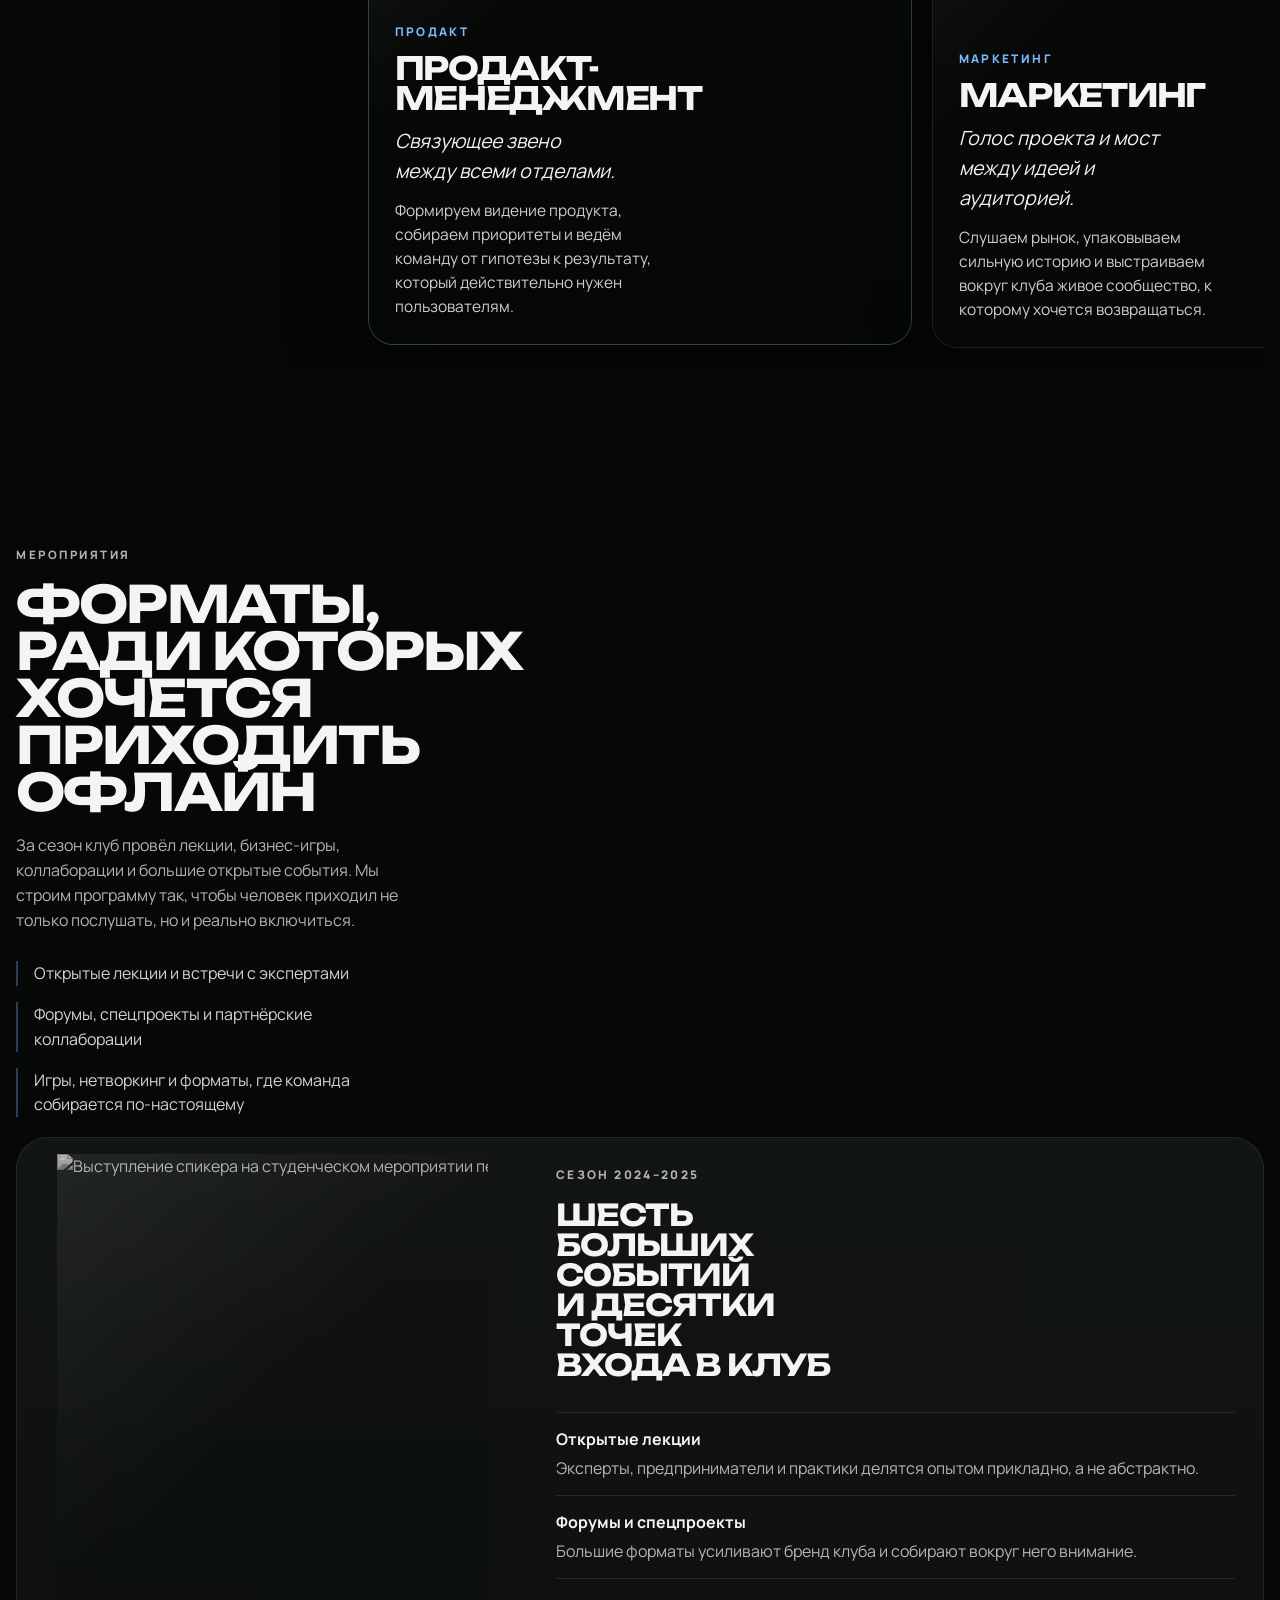
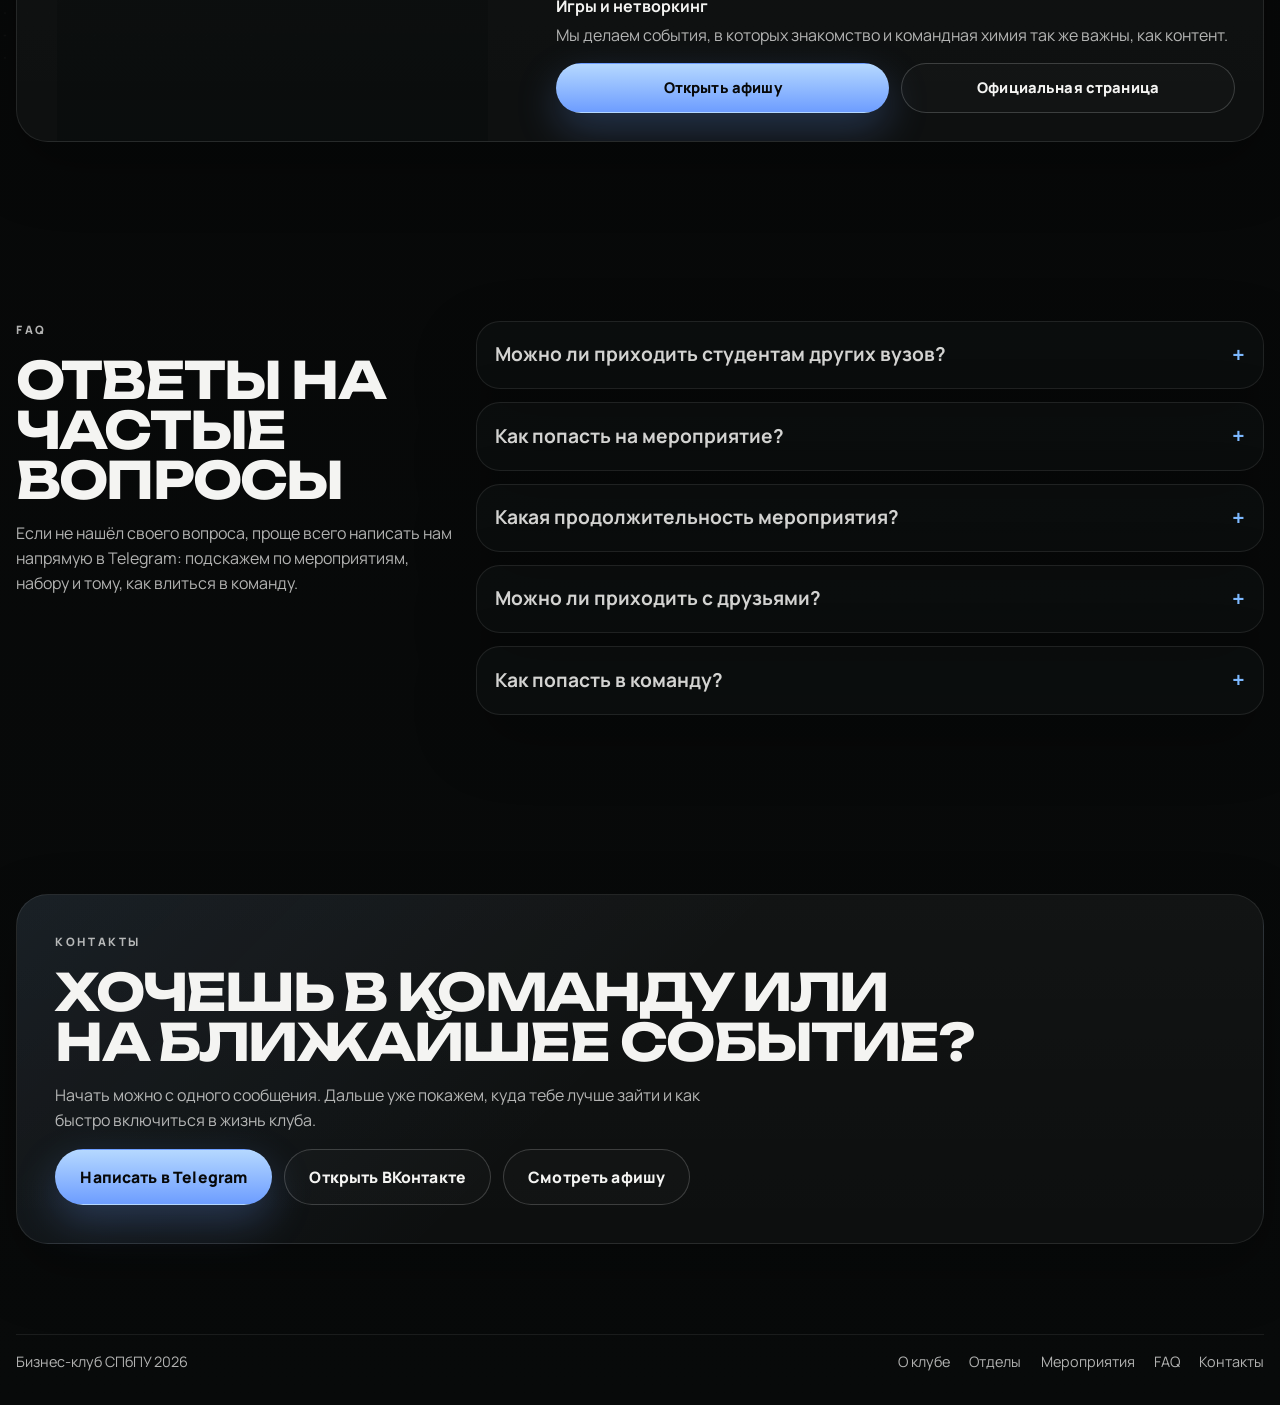
==== commit 82aac7ba: "fix responsive titles buttons and header icons" ====
--- a/template/index.html
+++ b/template/index.html
@@ -176,10 +176,7 @@
                     <div class="section-copy section-copy--row" data-reveal>
                         <div>
                             <p class="section-tag">Отделы</p>
-                            <h2 class="title-stack title-stack--departments">
-                                <span>Команда, в которой</span>
-                                <span>есть куда расти</span>
-                            </h2>
+                            <h2>Команда, в которой есть куда расти</h2>
                         </div>
                         <p class="section-note">Листай карточки на телефоне пальцем, а на десктопе колесом или кнопками.</p>
                     </div>
@@ -268,13 +265,7 @@
                 <div class="container events__layout">
                     <div class="section-copy events__copy" data-reveal>
                         <p class="section-tag">Мероприятия</p>
-                        <h2 class="title-stack title-stack--events">
-                            <span>Форматы,</span>
-                            <span>ради которых</span>
-                            <span>хочется</span>
-                            <span>приходить</span>
-                            <span>офлайн</span>
-                        </h2>
+                        <h2>Форматы, ради которых хочется приходить офлайн</h2>
                         <p>
                             За сезон клуб провёл лекции, бизнес-игры, коллаборации и большие открытые события.
                             Мы строим программу так, чтобы человек приходил не только послушать, но и реально включиться.
--- a/static/style.css
+++ b/static/style.css
@@ -419,8 +419,8 @@
     display: inline-flex;
     align-items: center;
     justify-content: center;
-    inline-size: 3.15rem;
-    block-size: 3.15rem;
+    inline-size: clamp(2.7rem, 4vw, 3.15rem);
+    block-size: clamp(2.7rem, 4vw, 3.15rem);
     border-radius: 50%;
     border: 0.0625rem solid rgba(255, 255, 255, 0.12);
     background: rgba(255, 255, 255, 0.03);
@@ -431,8 +431,8 @@
 }
 
 .icon-link svg {
-    inline-size: 1.2rem;
-    block-size: 1.2rem;
+    inline-size: clamp(1.1rem, 1.7vw, 1.2rem);
+    block-size: clamp(1.1rem, 1.7vw, 1.2rem);
     fill: currentColor;
     stroke: currentColor;
     stroke-width: 0.08rem;
@@ -444,7 +444,7 @@
     fill: currentColor;
     stroke: none;
     font-family: "Manrope", sans-serif;
-    font-size: 0.6rem;
+    font-size: 0.56rem;
     font-weight: 800;
     letter-spacing: 0.08em;
 }
@@ -798,9 +798,9 @@
 }
 
 .departments .section-copy h2 {
-    max-width: 9.8ch;
-    font-size: clamp(1.9rem, 3.7vw, 3.35rem);
-    line-height: 0.93;
+    max-width: 12ch;
+    font-size: clamp(1.8rem, 3.4vw, 3rem);
+    line-height: 0.95;
     letter-spacing: -0.04em;
 }
 
@@ -1028,9 +1028,9 @@
 }
 
 .events__copy h2 {
-    max-width: 7.4ch;
-    font-size: clamp(1.95rem, 4.1vw, 4rem);
-    line-height: 0.88;
+    max-width: 9.5ch;
+    font-size: clamp(1.75rem, 3.55vw, 3.25rem);
+    line-height: 0.92;
 }
 
 .events__copy p {
@@ -1113,6 +1113,10 @@
     display: flex;
     flex-wrap: wrap;
     gap: 0.75rem;
+}
+
+.event-feature__actions .button {
+    flex: 1 1 13.5rem;
 }
 
 .faq__layout {
@@ -1242,6 +1246,22 @@
 
     .departments .section-copy--row {
         gap: 0.8rem;
+    }
+}
+
+@media (max-width: 84rem) {
+    .events__layout {
+        grid-template-columns: 1fr;
+        gap: 1.25rem;
+    }
+
+    .events__copy {
+        padding-right: 0;
+    }
+
+    .events__copy h2 {
+        max-width: 11ch;
+        font-size: clamp(1.8rem, 4.6vw, 3.2rem);
     }
 }
 
@@ -1375,17 +1395,17 @@
     }
 
     .icon-link {
-        inline-size: 2.85rem;
-        block-size: 2.85rem;
+        inline-size: 2.8rem;
+        block-size: 2.8rem;
     }
 
     .icon-link svg {
-        inline-size: 1.25rem;
-        block-size: 1.25rem;
+        inline-size: 1.15rem;
+        block-size: 1.15rem;
     }
 
     .icon-link svg text {
-        font-size: 0.64rem;
+        font-size: 0.54rem;
     }
 
     .brand__mark {
@@ -1495,9 +1515,9 @@
 
     .departments .section-copy h2,
     .events__copy h2 {
-        max-width: 10ch;
-        font-size: clamp(1.7rem, 8.8vw, 2.45rem);
-        line-height: 0.94;
+        max-width: 11ch;
+        font-size: clamp(1.55rem, 7.2vw, 2.2rem);
+        line-height: 0.96;
     }
 
     .snap-carousel {
@@ -1569,6 +1589,19 @@
         font-size: clamp(1.45rem, 7vw, 2rem);
     }
 
+    .event-feature {
+        overflow: visible;
+    }
+
+    .event-feature__actions {
+        gap: 0.65rem;
+        margin-top: 0.2rem;
+    }
+
+    .event-feature__actions .button {
+        flex-basis: 100%;
+    }
+
     .faq-item summary {
         padding-right: 3rem;
     }
@@ -1589,8 +1622,17 @@
     }
 
     .icon-link {
-        inline-size: 2.65rem;
-        block-size: 2.65rem;
+        inline-size: 2.55rem;
+        block-size: 2.55rem;
+    }
+
+    .icon-link svg {
+        inline-size: 1.05rem;
+        block-size: 1.05rem;
+    }
+
+    .icon-link svg text {
+        font-size: 0.5rem;
     }
 
     .brand__mark {
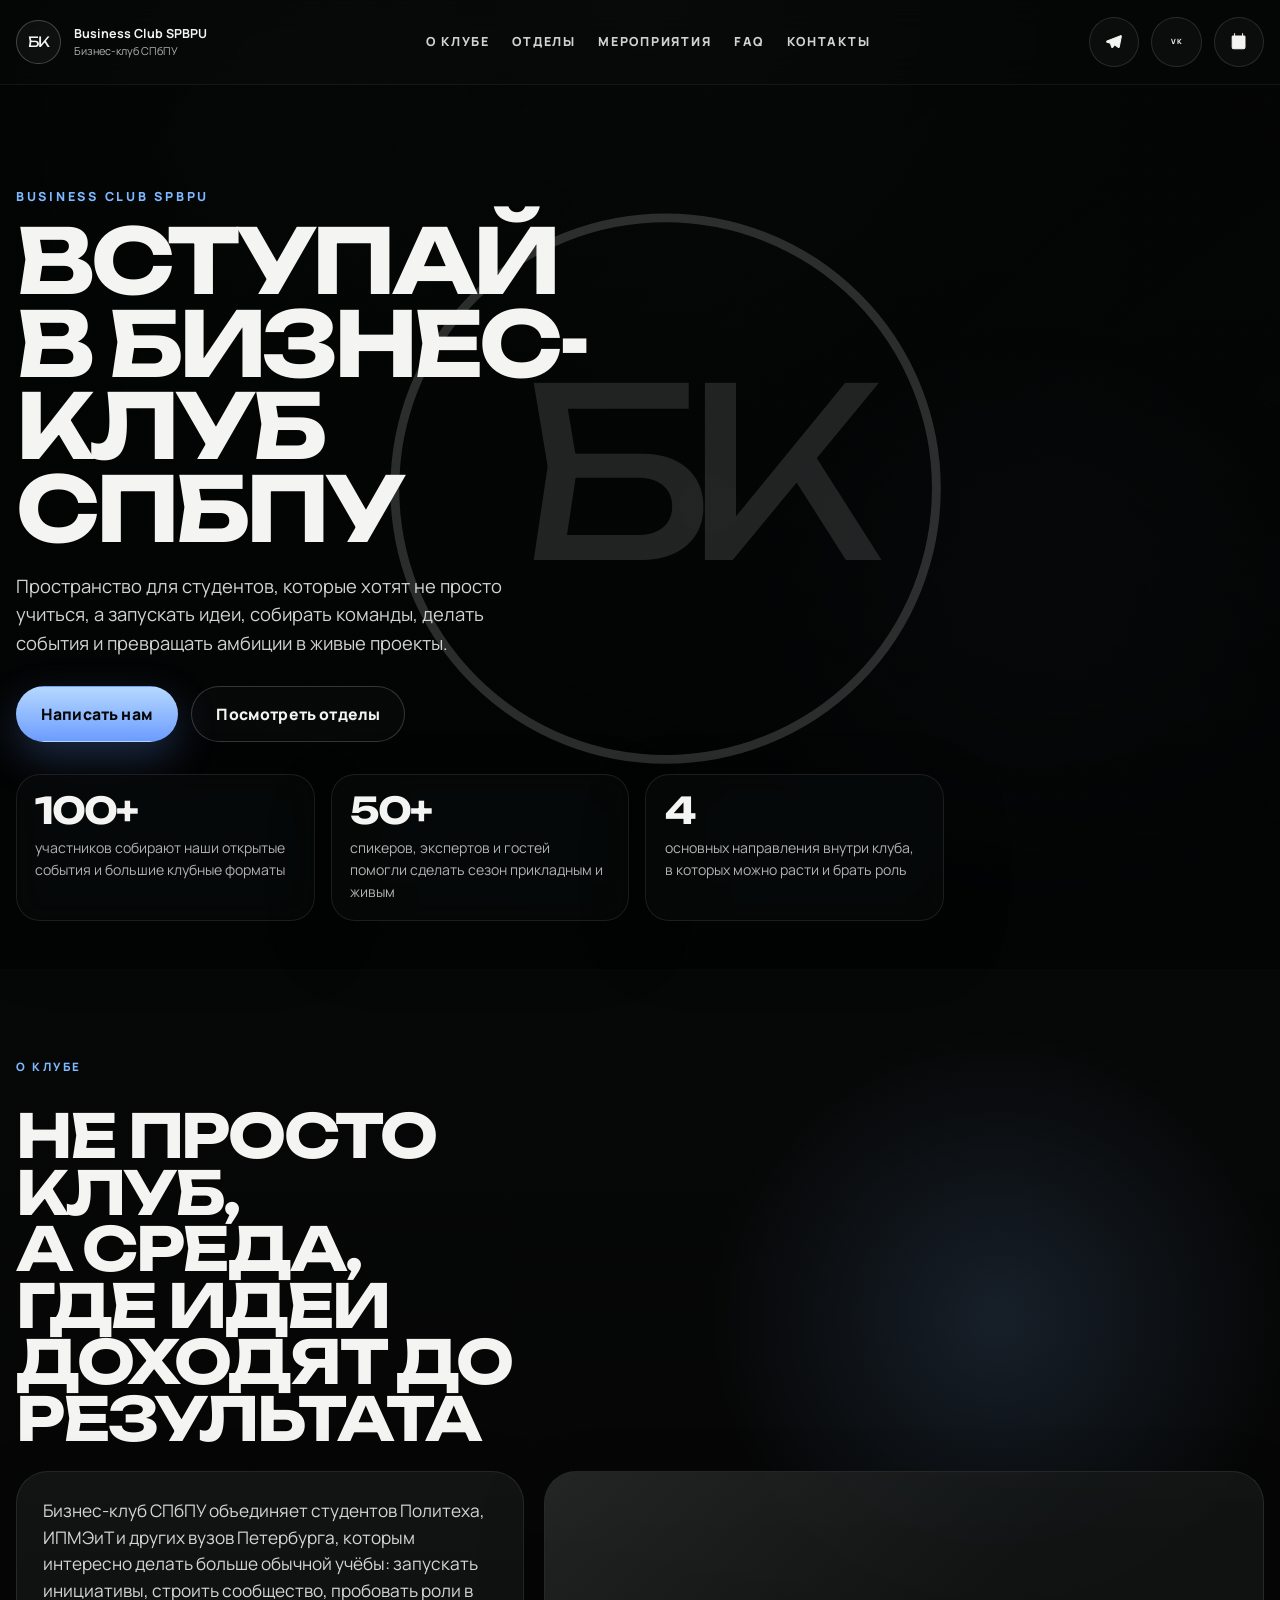
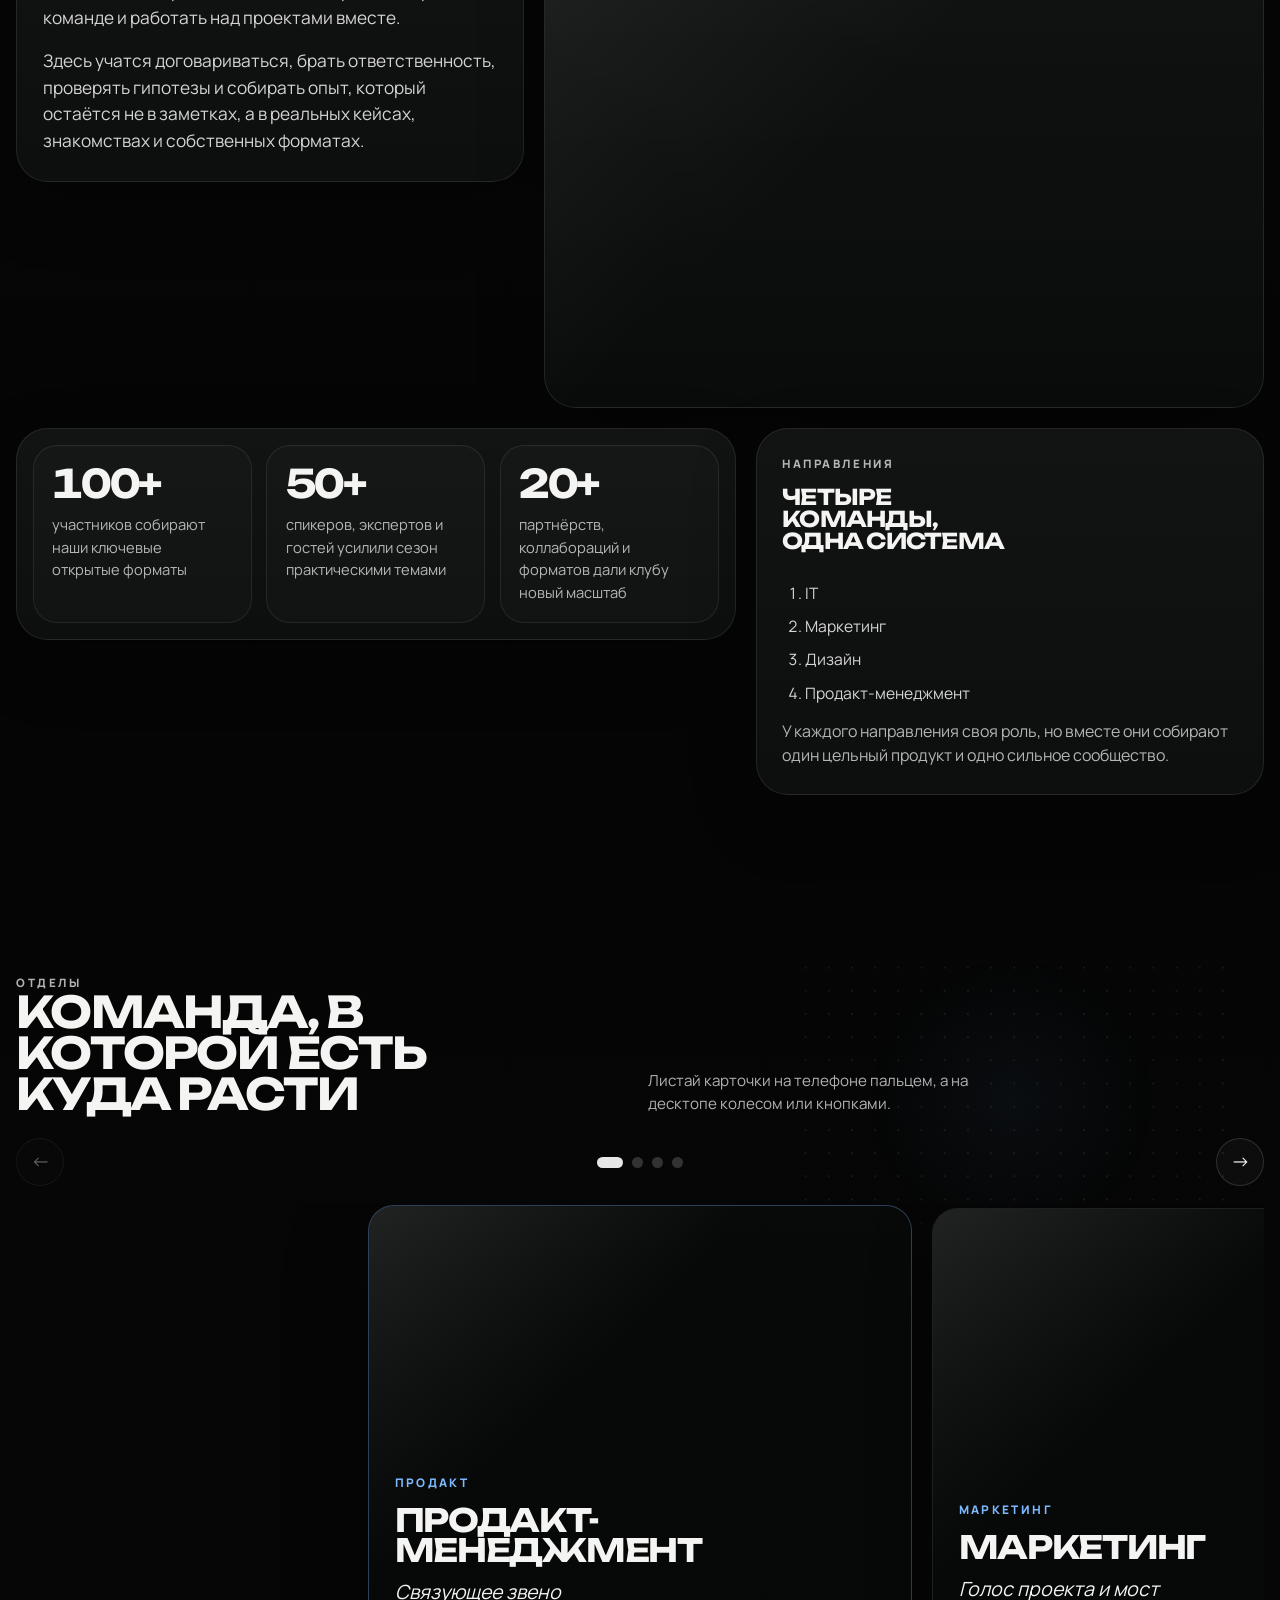
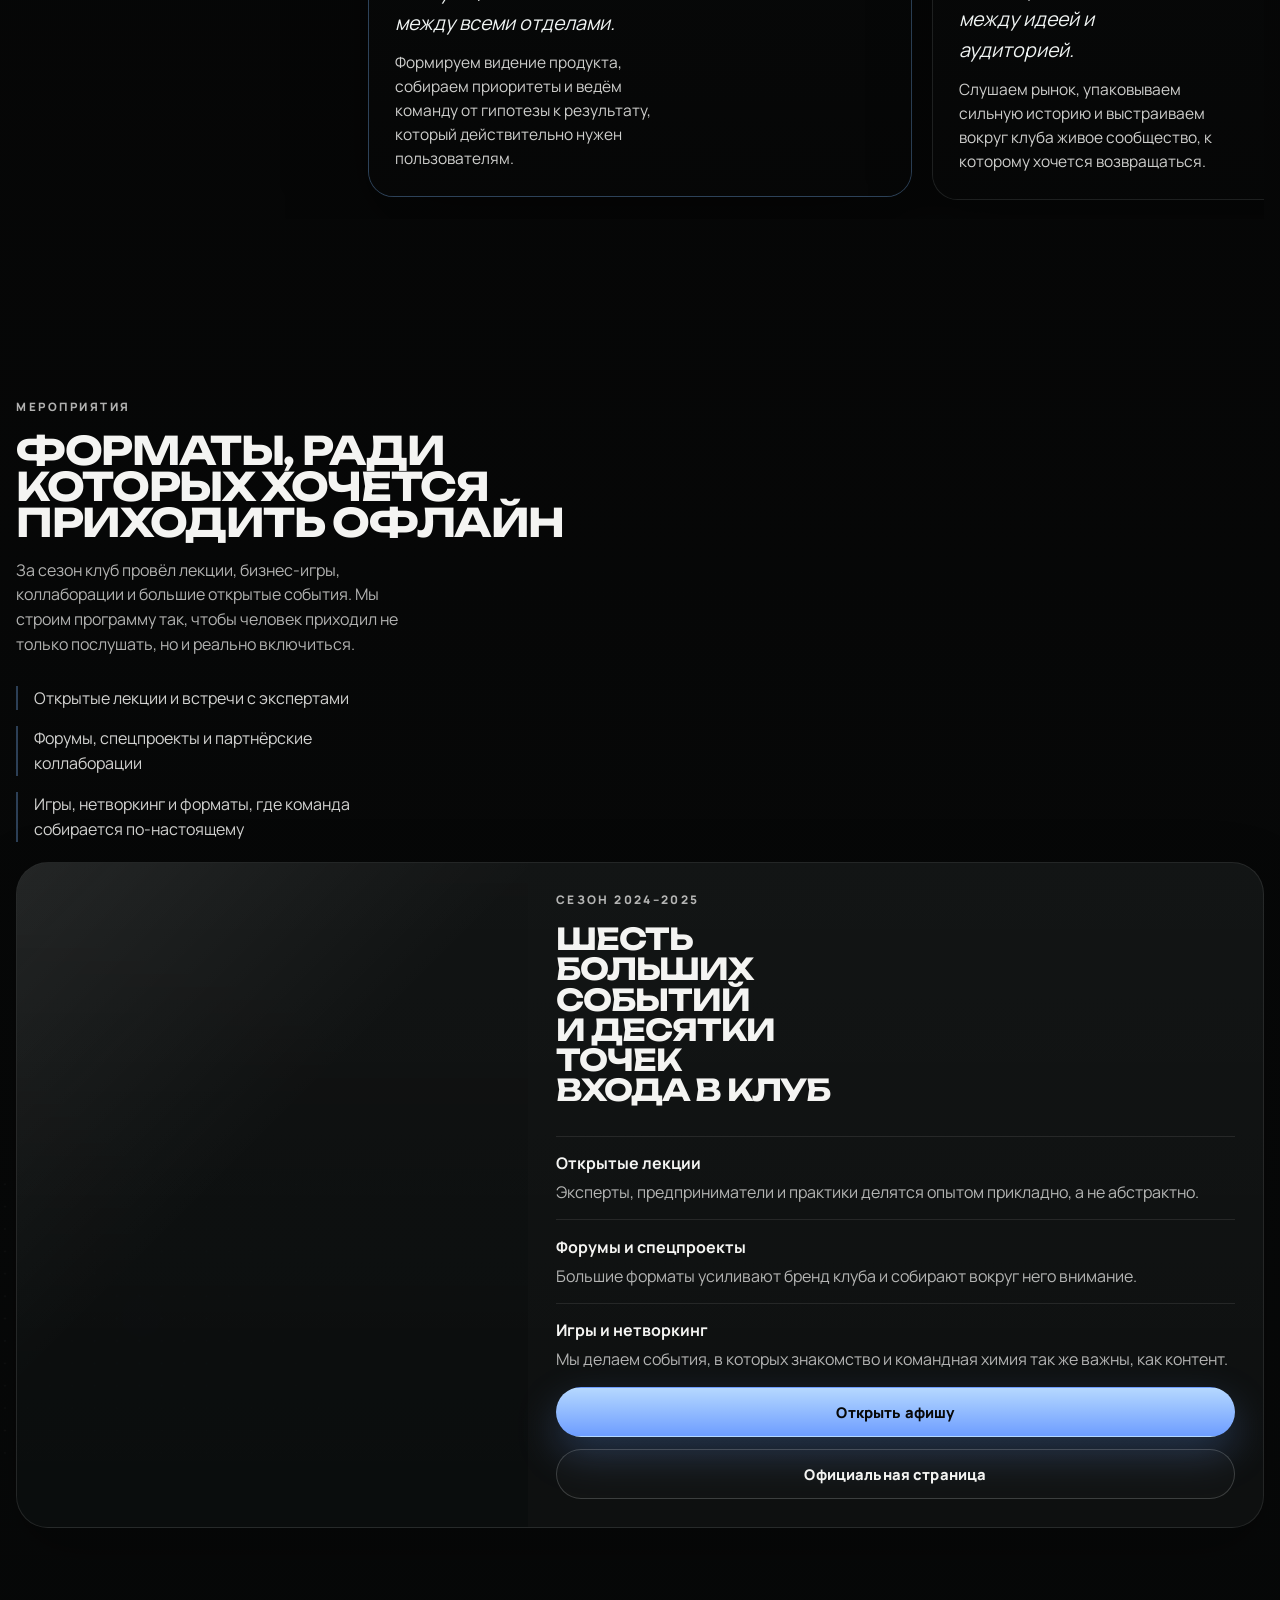
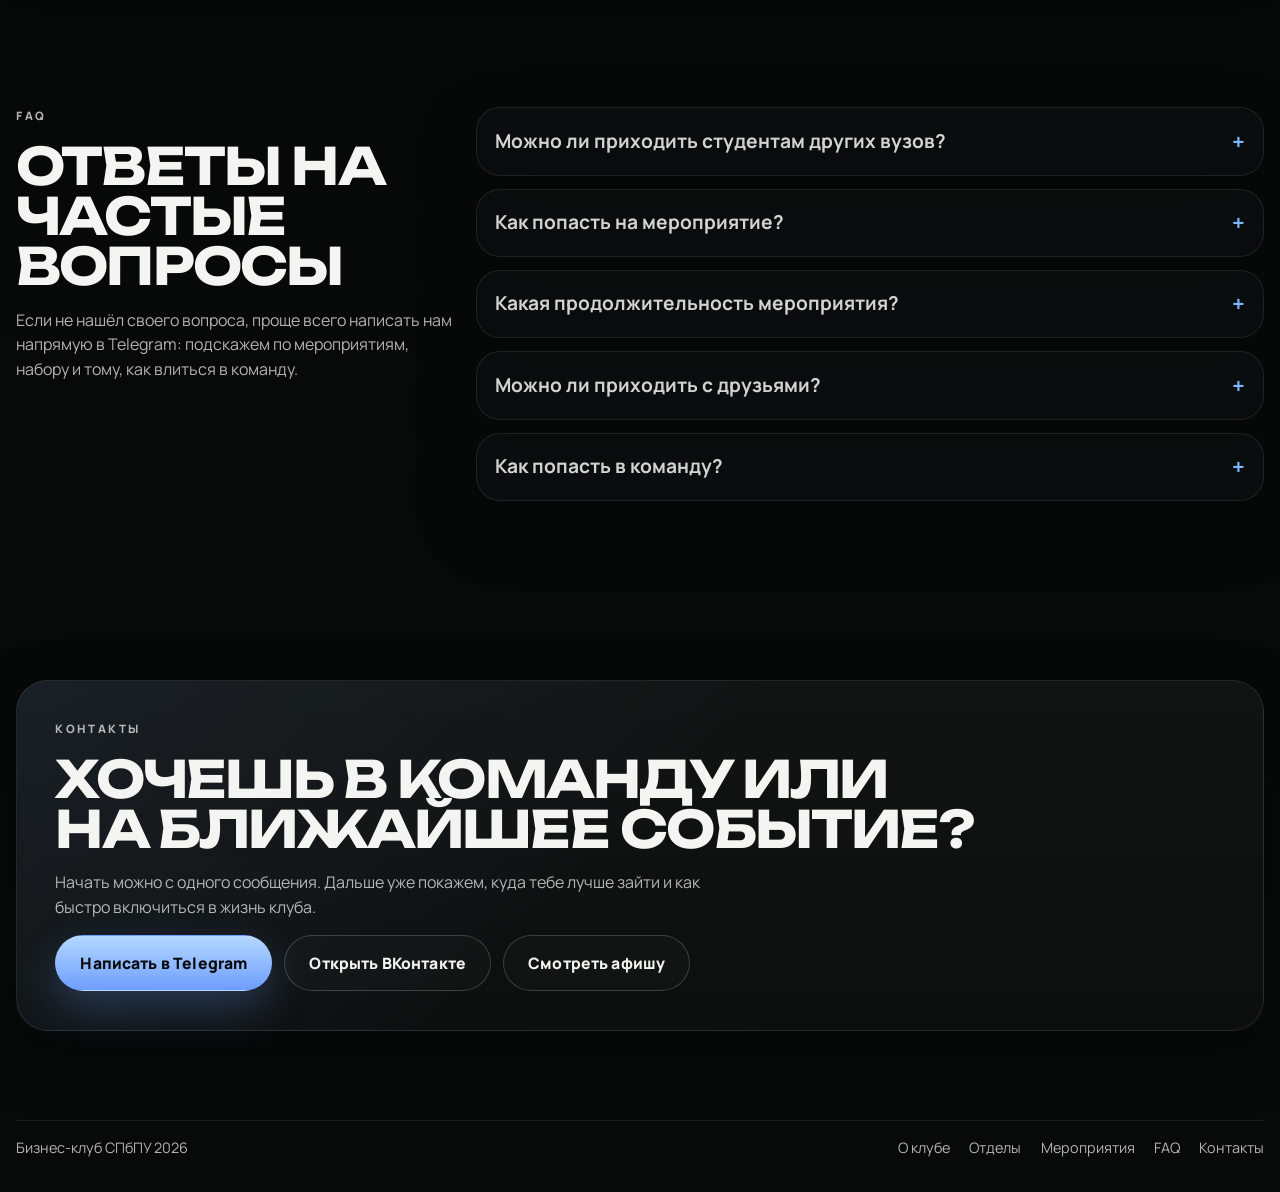
==== commit 1e08cb4b: "polish event title composition" ====
--- a/template/index.html
+++ b/template/index.html
@@ -265,7 +265,11 @@
                 <div class="container events__layout">
                     <div class="section-copy events__copy" data-reveal>
                         <p class="section-tag">Мероприятия</p>
-                        <h2>Форматы, ради которых хочется приходить офлайн</h2>
+                        <h2 class="title-stack title-stack--events">
+                            <span>Форматы, ради</span>
+                            <span>которых хочется</span>
+                            <span>приходить офлайн</span>
+                        </h2>
                         <p>
                             За сезон клуб провёл лекции, бизнес-игры, коллаборации и большие открытые события.
                             Мы строим программу так, чтобы человек приходил не только послушать, но и реально включиться.
--- a/static/style.css
+++ b/static/style.css
@@ -141,6 +141,12 @@
     max-width: 100%;
 }
 
+figure,
+ul,
+ol {
+    margin: 0;
+}
+
 a {
     color: inherit;
     text-decoration: none;
@@ -249,6 +255,14 @@
 
 .title-stack span {
     display: block;
+}
+
+.title-stack--events {
+    text-wrap: initial;
+}
+
+.title-stack--events span {
+    white-space: nowrap;
 }
 
 .section-copy p,
@@ -479,7 +493,7 @@
 }
 
 .hero {
-    padding-block: clamp(3rem, 6vw, 5rem) var(--section-space);
+    padding-block: 0;
 }
 
 .hero__stage {
@@ -531,7 +545,7 @@
     display: grid;
     align-content: end;
     min-height: clamp(36rem, calc(100svh - var(--header-height)), 49rem);
-    padding-block: clamp(5rem, 9vw, 7rem) clamp(2rem, 4vw, 3rem);
+    padding-block: clamp(4.6rem, 8vw, 6.4rem) clamp(2rem, 4vw, 3rem);
 }
 
 .hero__content > * {
@@ -675,7 +689,9 @@
 
 .media-frame {
     position: relative;
+    display: grid;
     overflow: clip;
+    margin: 0;
 }
 
 .media-frame::after {
@@ -940,8 +956,14 @@
     block-size: 100%;
 }
 
+.department-card__media {
+    margin: 0;
+    overflow: hidden;
+}
+
 .department-card__media img {
     object-fit: cover;
+    object-position: center;
     filter: grayscale(100%) contrast(1.03) brightness(0.62);
     transition: transform 420ms ease, filter 320ms ease;
 }
@@ -1028,8 +1050,8 @@
 }
 
 .events__copy h2 {
-    max-width: 9.5ch;
-    font-size: clamp(1.75rem, 3.55vw, 3.25rem);
+    max-width: none;
+    font-size: clamp(1.55rem, 2.8vw, 2.75rem);
     line-height: 0.92;
 }
 
@@ -1066,9 +1088,14 @@
     display: grid;
     min-height: 100%;
     align-self: stretch;
+    margin: 0;
+    overflow: hidden;
 }
 
 .event-feature__media img {
+    inline-size: 100%;
+    block-size: 100%;
+    object-fit: cover;
     object-position: center;
 }
 
@@ -1108,15 +1135,22 @@
     color: var(--muted);
 }
 
-.event-feature__actions,
 .cta__actions {
     display: flex;
     flex-wrap: wrap;
     gap: 0.75rem;
 }
 
+.event-feature__actions {
+    display: grid;
+    grid-template-columns: minmax(0, 1fr);
+    gap: 0.75rem;
+}
+
 .event-feature__actions .button {
-    flex: 1 1 13.5rem;
+    inline-size: 100%;
+    max-width: 100%;
+    min-width: 0;
 }
 
 .faq__layout {
@@ -1245,6 +1279,7 @@
     }
 
     .departments .section-copy--row {
+        grid-template-columns: 1fr;
         gap: 0.8rem;
     }
 }
@@ -1260,8 +1295,8 @@
     }
 
     .events__copy h2 {
-        max-width: 11ch;
-        font-size: clamp(1.8rem, 4.6vw, 3.2rem);
+        max-width: none;
+        font-size: clamp(1.5rem, 3.9vw, 2.45rem);
     }
 }
 
@@ -1509,15 +1544,24 @@
     }
 
     .departments .section-note {
-        max-width: 100%;
-        font-size: 0.9rem;
+        display: none;
     }
 
     .departments .section-copy h2,
     .events__copy h2 {
         max-width: 11ch;
-        font-size: clamp(1.55rem, 7.2vw, 2.2rem);
-        line-height: 0.96;
+        font-size: clamp(1.22rem, 6.1vw, 1.85rem);
+        line-height: 1;
+    }
+
+    .events__copy h2 {
+        max-width: none;
+        line-height: 0.95;
+    }
+
+    .departments .section-copy--row {
+        grid-template-columns: 1fr;
+        gap: 0.55rem;
     }
 
     .snap-carousel {
@@ -1582,24 +1626,17 @@
 
     .event-feature__media {
         aspect-ratio: 0.98 / 1;
+        overflow: hidden;
     }
 
     .event-feature__body h3 {
         max-width: 10ch;
         font-size: clamp(1.45rem, 7vw, 2rem);
+        line-height: 1;
     }
 
     .event-feature {
-        overflow: visible;
-    }
-
-    .event-feature__actions {
-        gap: 0.65rem;
-        margin-top: 0.2rem;
-    }
-
-    .event-feature__actions .button {
-        flex-basis: 100%;
+        overflow: clip;
     }
 
     .faq-item summary {
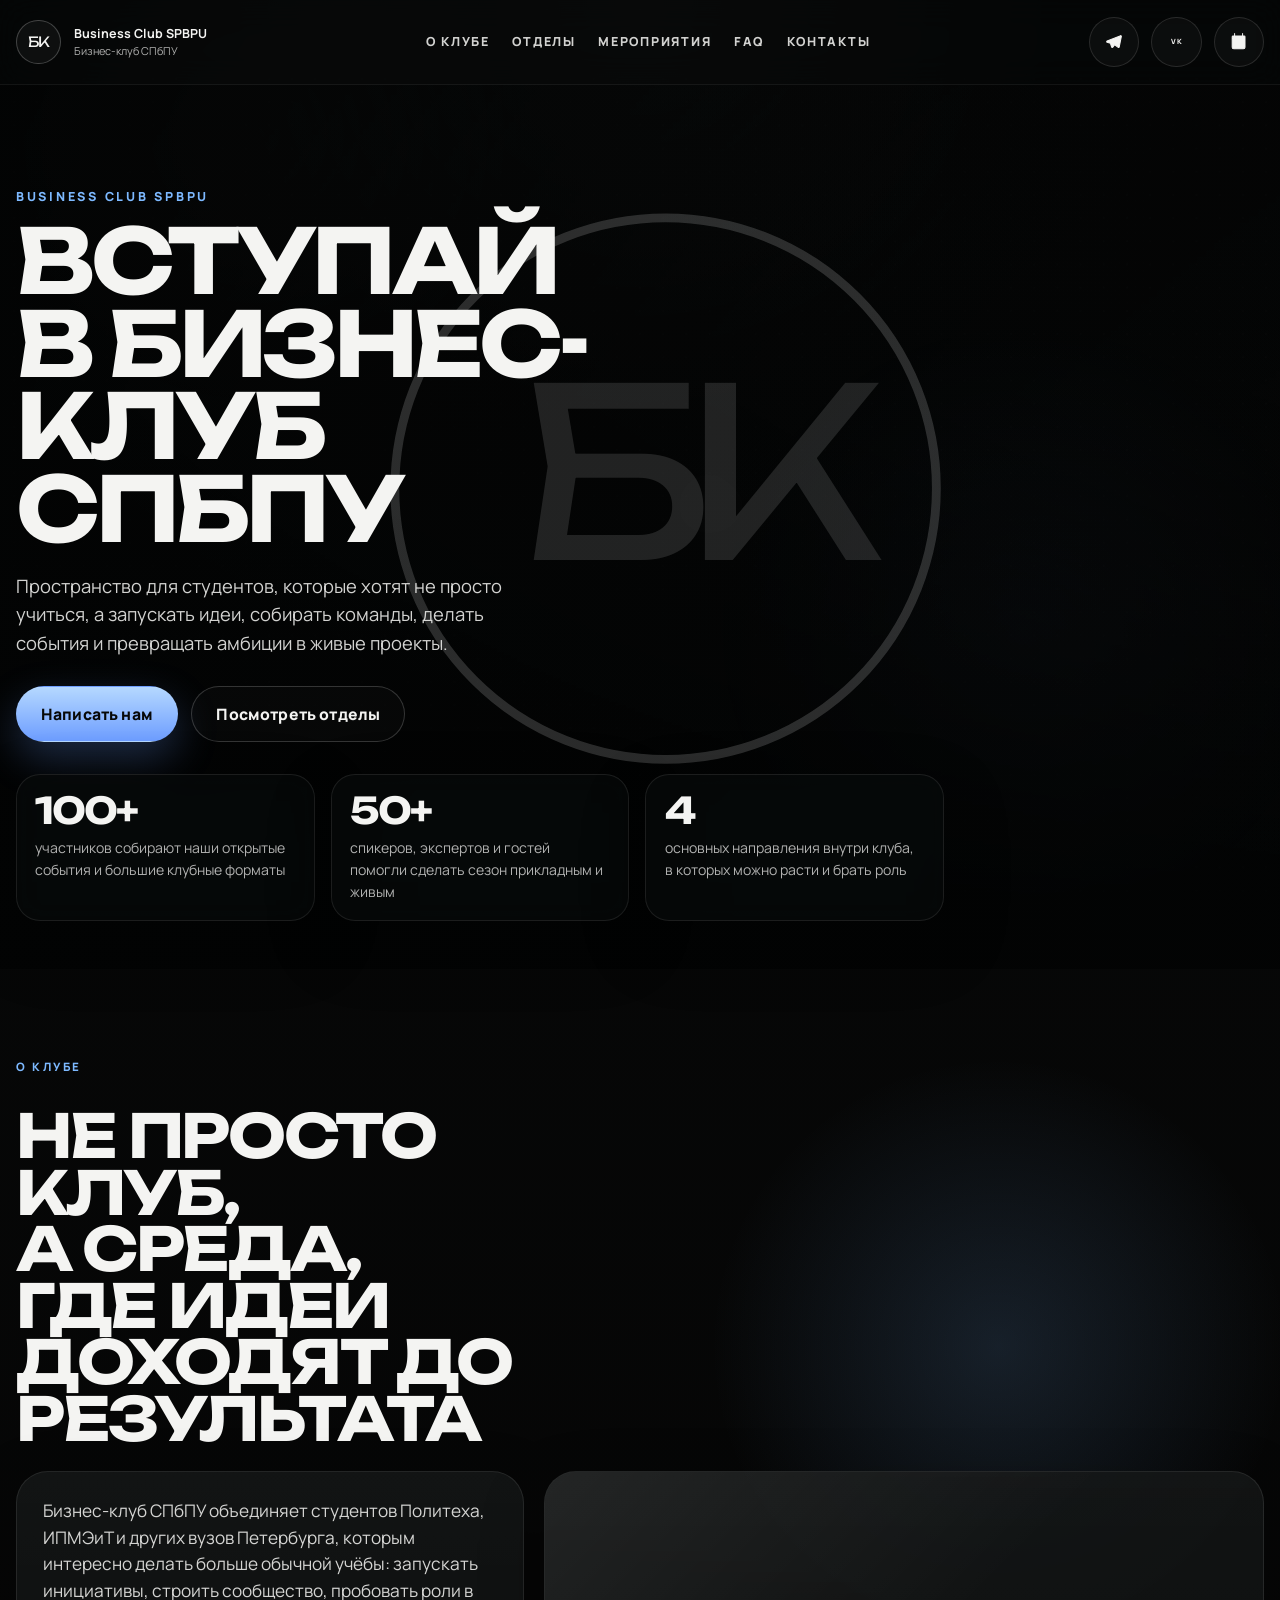
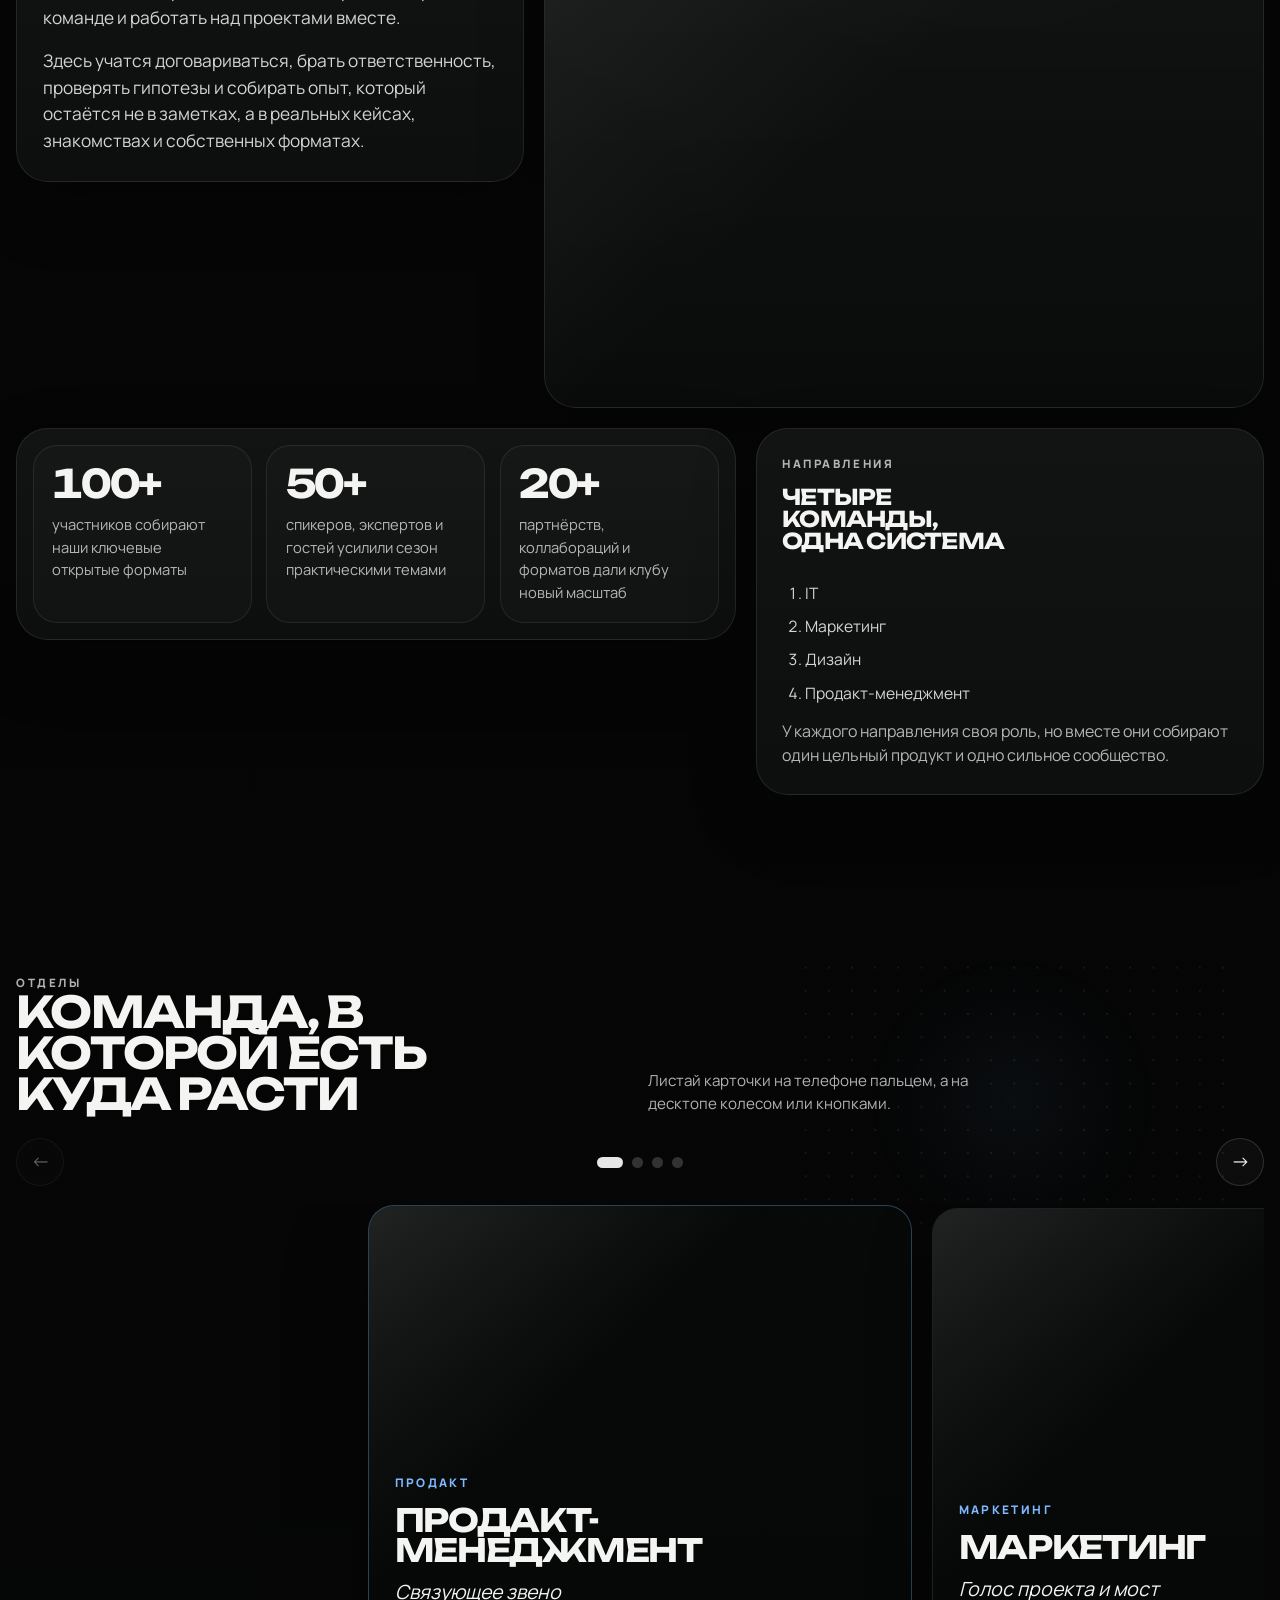
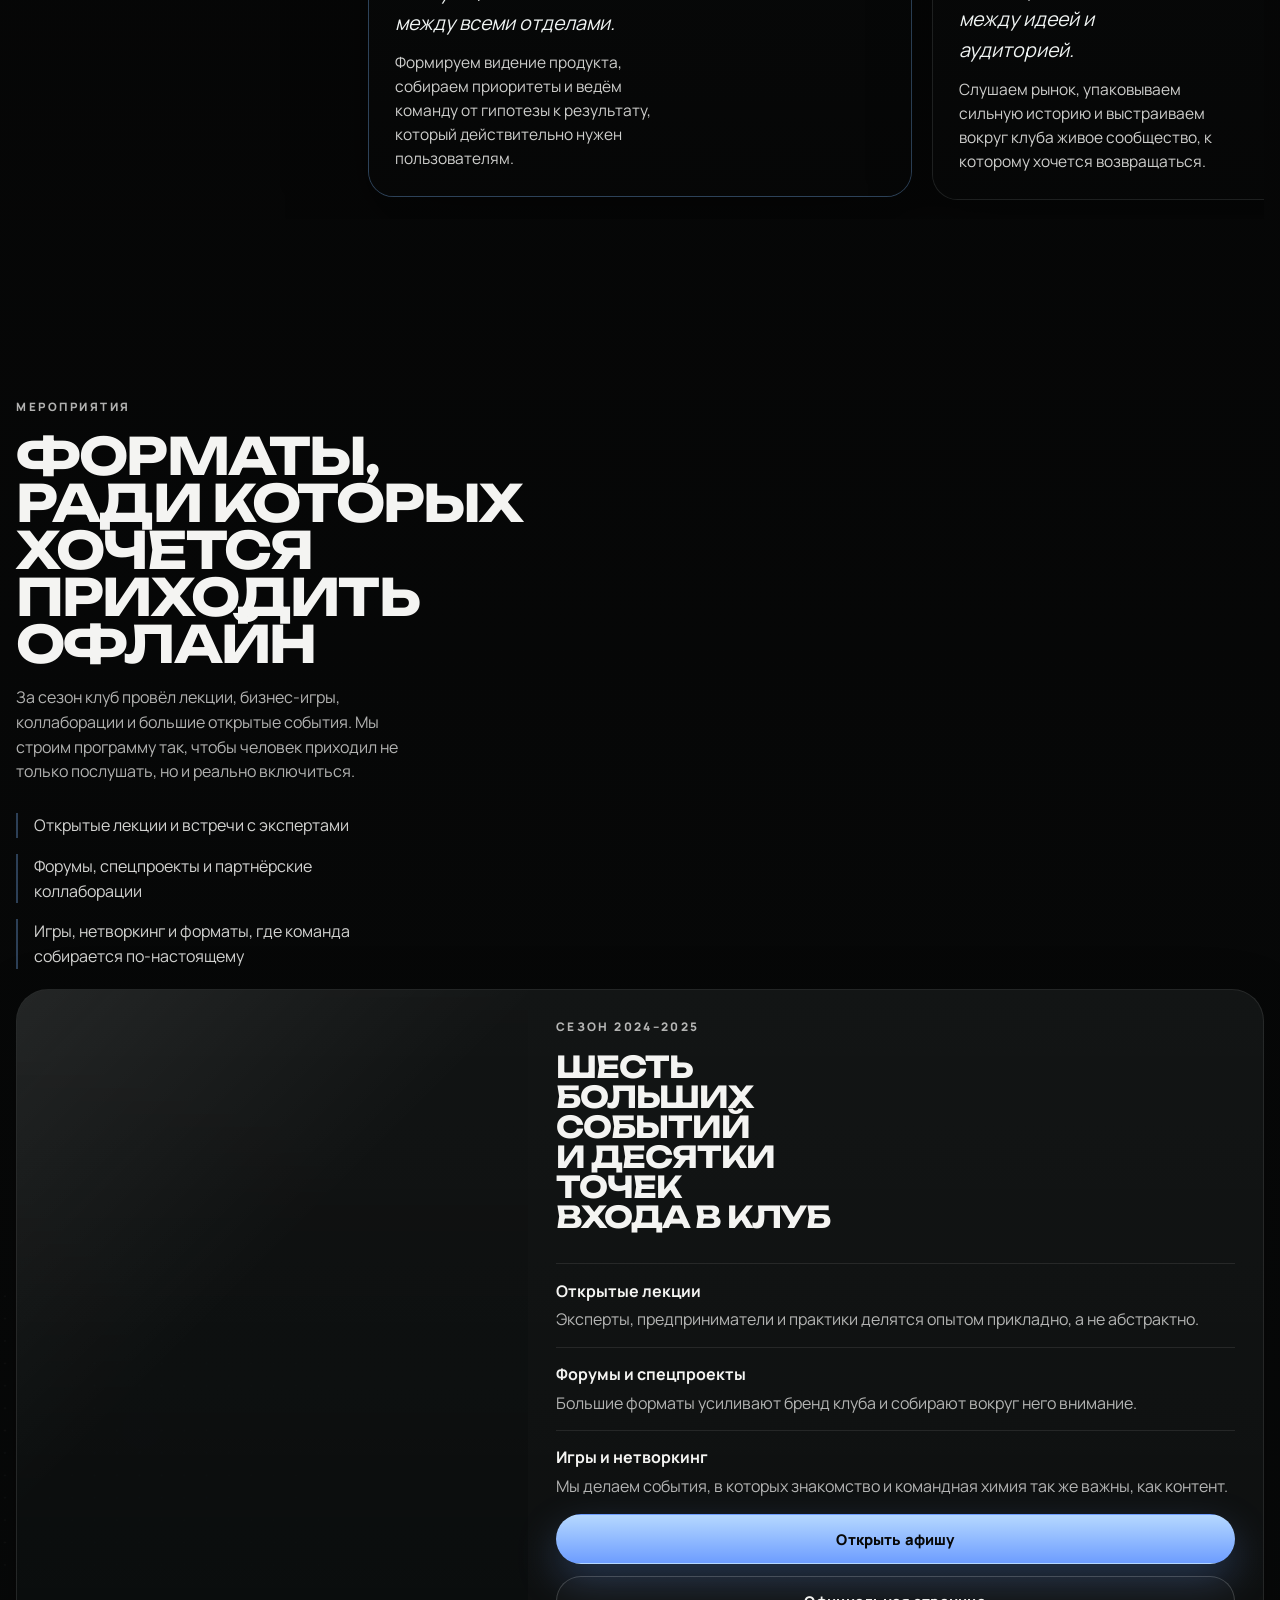
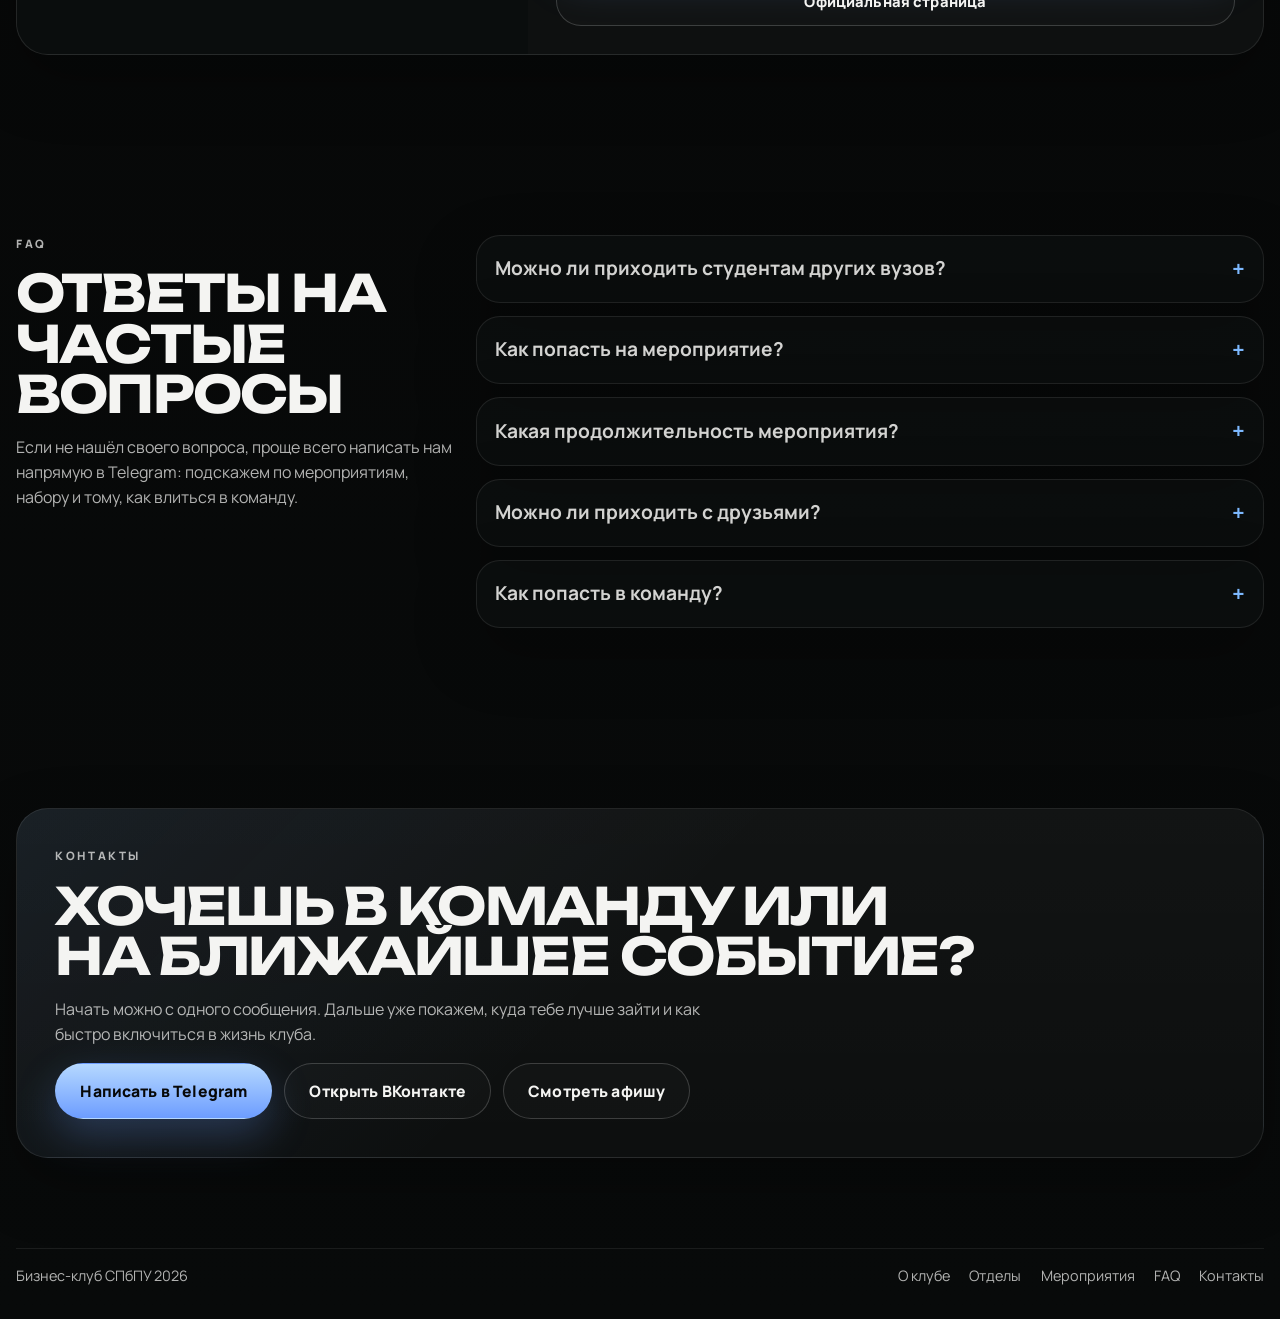
==== commit 31f8a63c: "Revert "polish event title composition" This reverts commit 1e08cb4b6fd1803ff7e3a1337ae1a8fa87c9fcf0" ====
--- a/template/index.html
+++ b/template/index.html
@@ -265,11 +265,7 @@
                 <div class="container events__layout">
                     <div class="section-copy events__copy" data-reveal>
                         <p class="section-tag">Мероприятия</p>
-                        <h2 class="title-stack title-stack--events">
-                            <span>Форматы, ради</span>
-                            <span>которых хочется</span>
-                            <span>приходить офлайн</span>
-                        </h2>
+                        <h2>Форматы, ради которых хочется приходить офлайн</h2>
                         <p>
                             За сезон клуб провёл лекции, бизнес-игры, коллаборации и большие открытые события.
                             Мы строим программу так, чтобы человек приходил не только послушать, но и реально включиться.
--- a/static/style.css
+++ b/static/style.css
@@ -257,14 +257,6 @@
     display: block;
 }
 
-.title-stack--events {
-    text-wrap: initial;
-}
-
-.title-stack--events span {
-    white-space: nowrap;
-}
-
 .section-copy p,
 .directions-panel p,
 .event-feature__body p,
@@ -1050,8 +1042,8 @@
 }
 
 .events__copy h2 {
-    max-width: none;
-    font-size: clamp(1.55rem, 2.8vw, 2.75rem);
+    max-width: 9.5ch;
+    font-size: clamp(1.75rem, 3.55vw, 3.25rem);
     line-height: 0.92;
 }
 
@@ -1295,8 +1287,8 @@
     }
 
     .events__copy h2 {
-        max-width: none;
-        font-size: clamp(1.5rem, 3.9vw, 2.45rem);
+        max-width: 11ch;
+        font-size: clamp(1.8rem, 4.6vw, 3.2rem);
     }
 }
 
@@ -1550,13 +1542,8 @@
     .departments .section-copy h2,
     .events__copy h2 {
         max-width: 11ch;
-        font-size: clamp(1.22rem, 6.1vw, 1.85rem);
+        font-size: clamp(1.55rem, 7.2vw, 2.2rem);
         line-height: 1;
-    }
-
-    .events__copy h2 {
-        max-width: none;
-        line-height: 0.95;
     }
 
     .departments .section-copy--row {
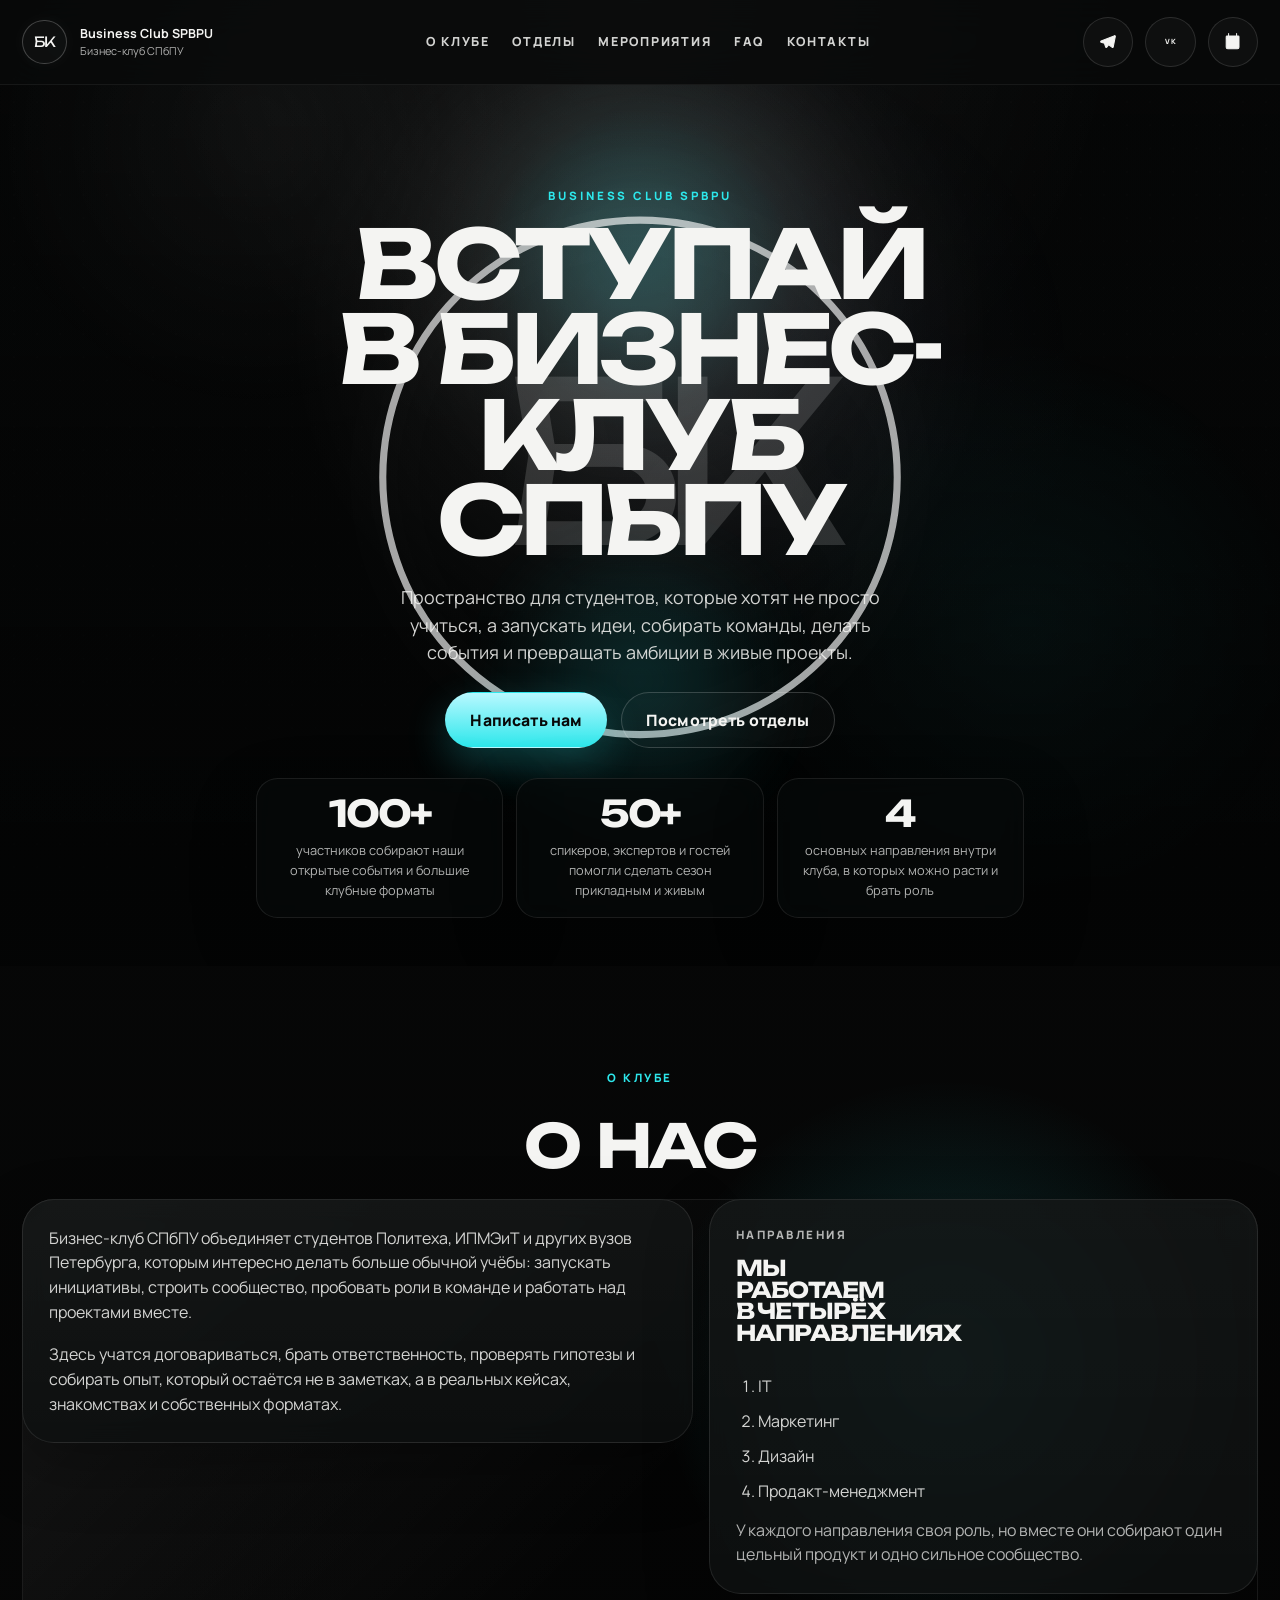
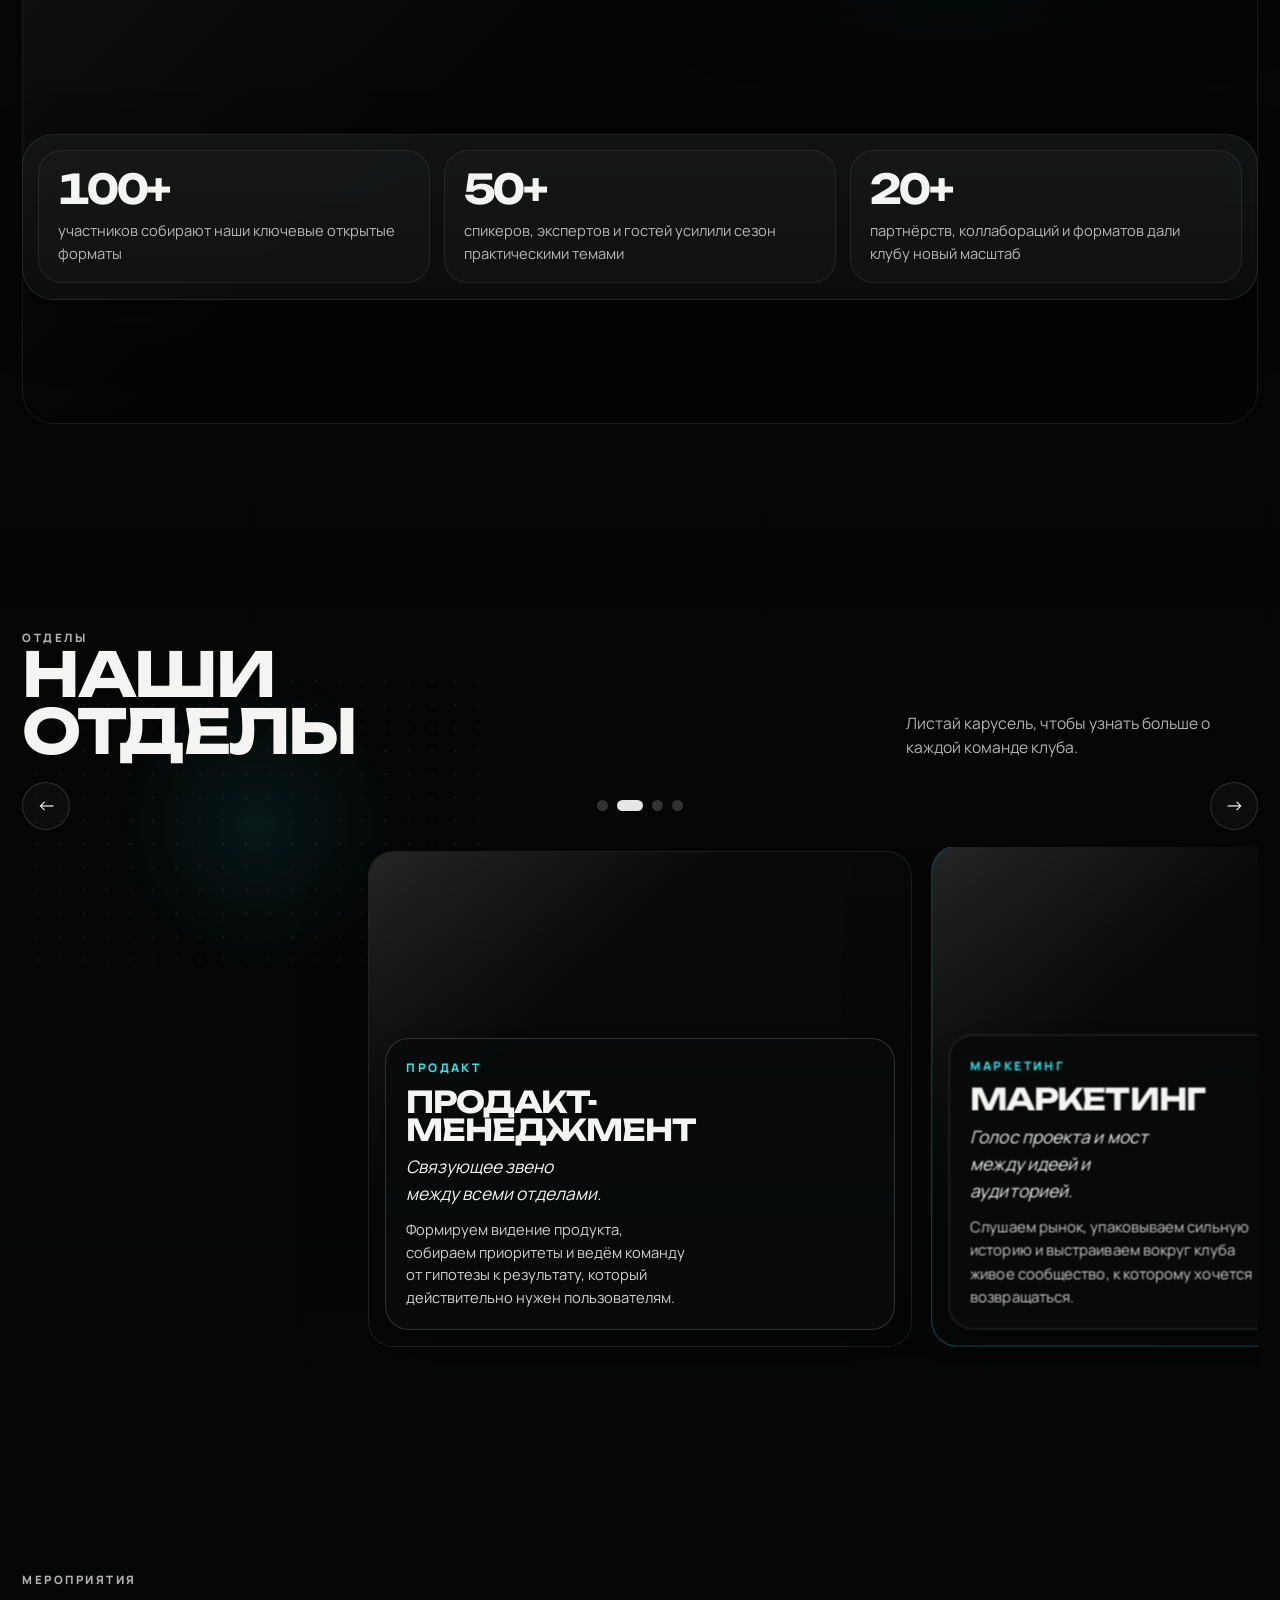
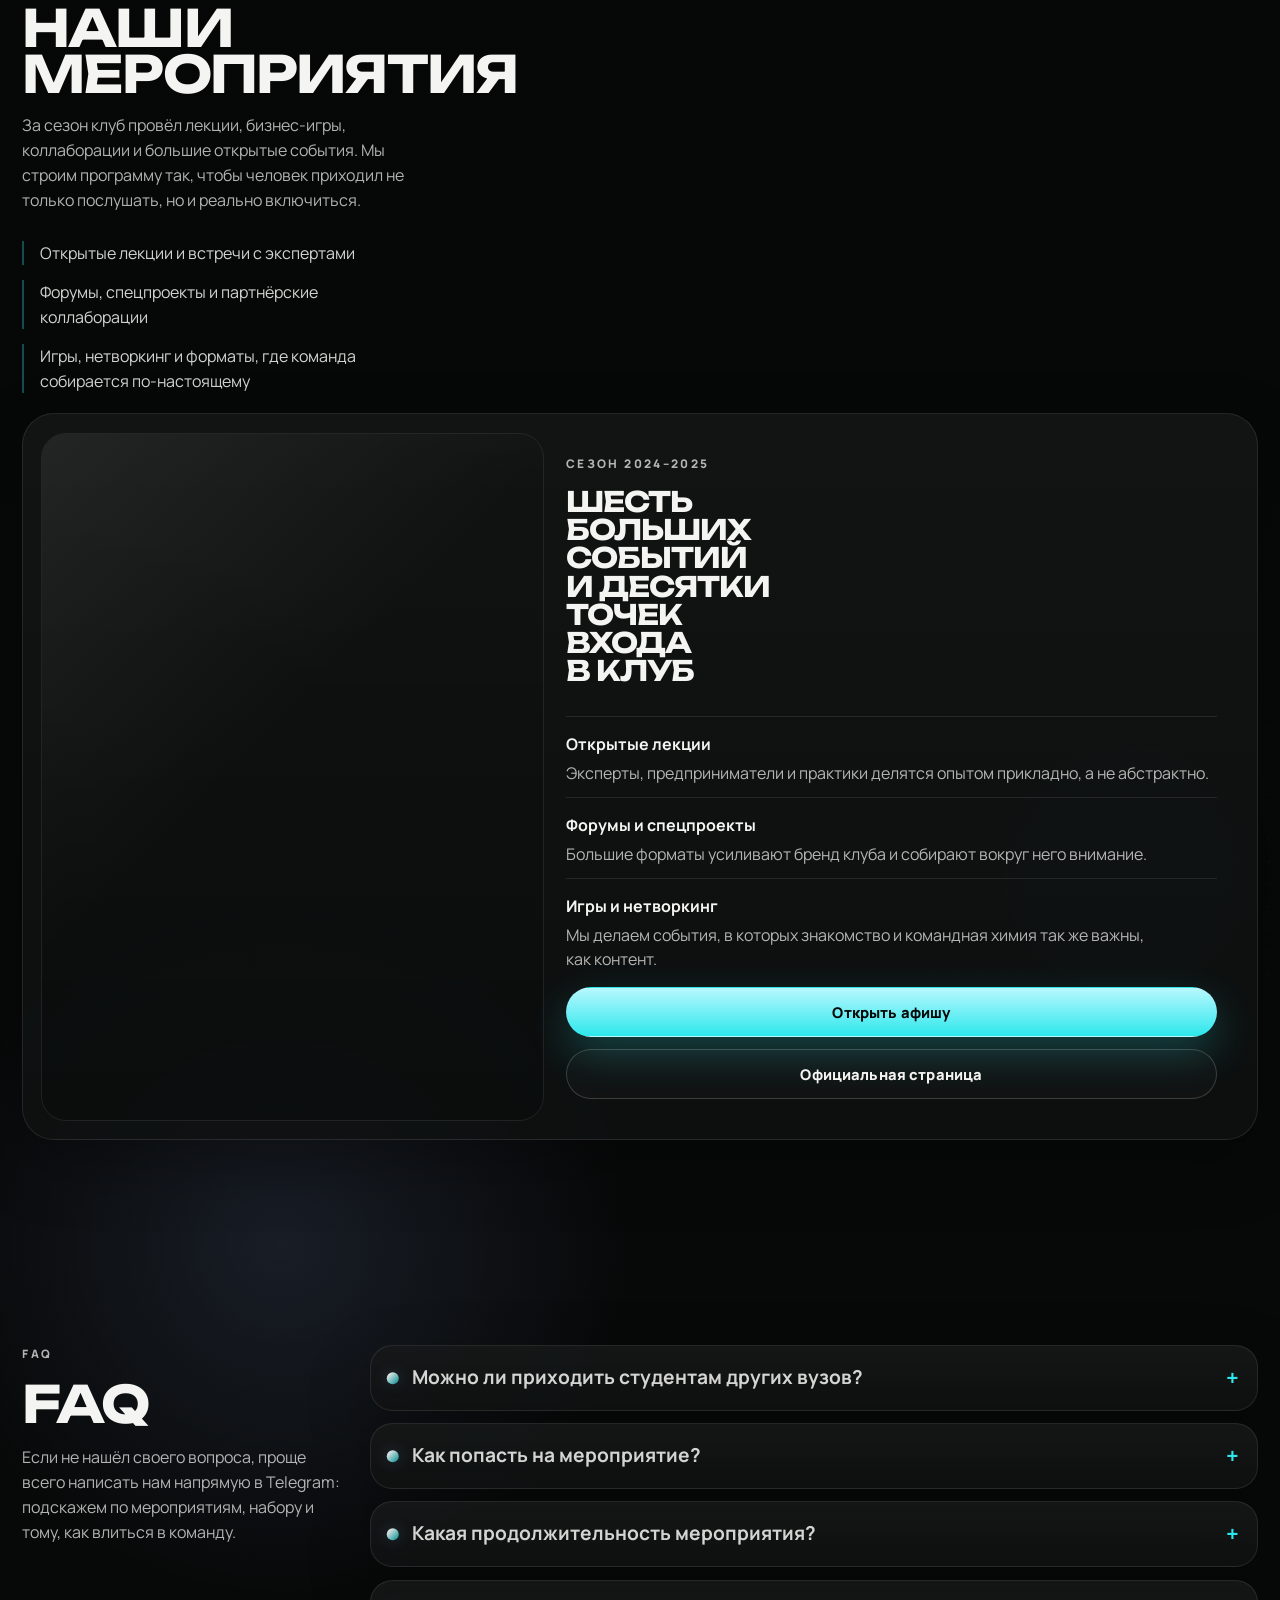
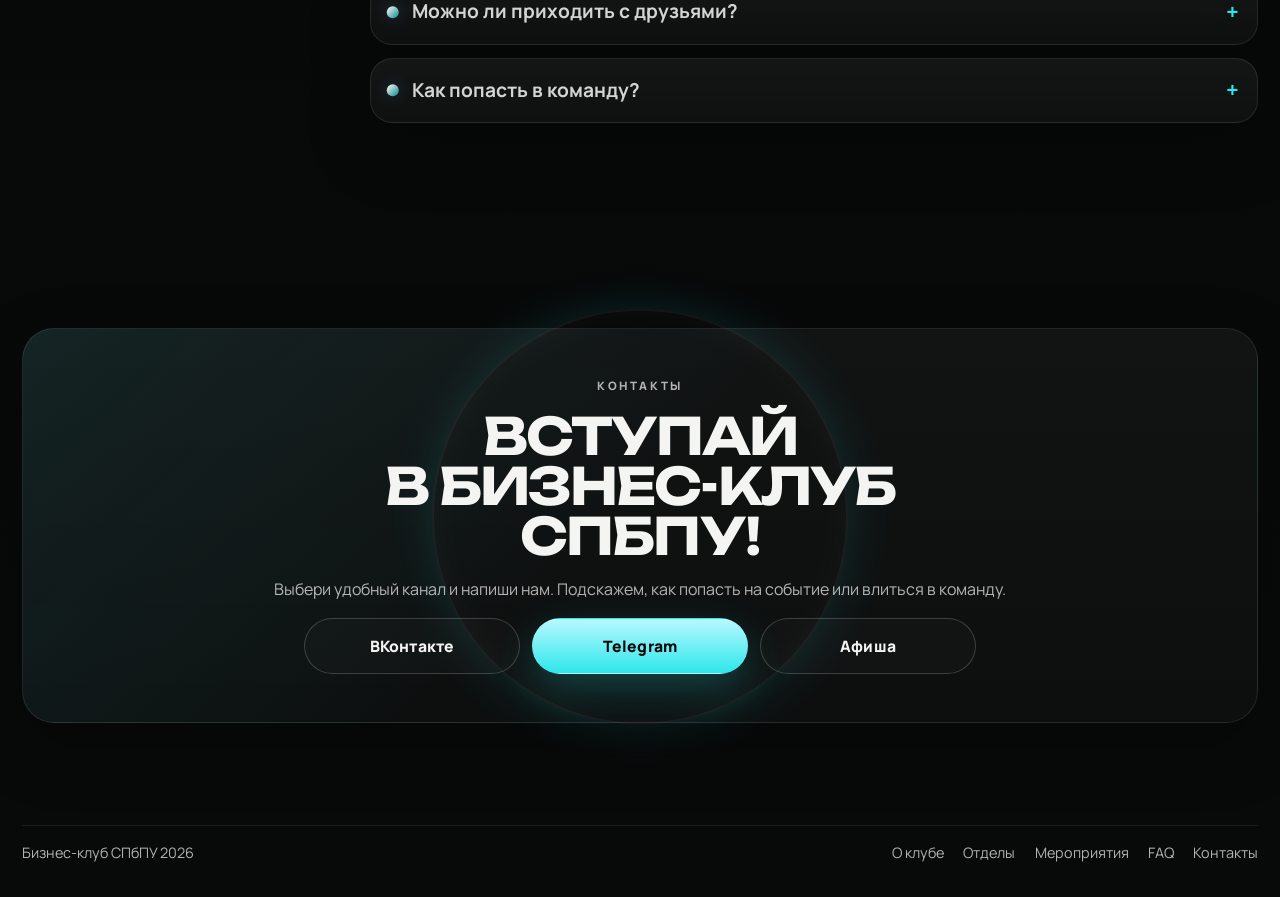
==== commit 283314e6: "rebuild landing to match provided design" ====
--- a/template/index.html
+++ b/template/index.html
@@ -108,12 +108,10 @@
 
             <section class="section about" id="about">
                 <div class="container">
-                    <div class="section-heading" data-reveal>
+                    <div class="section-heading section-heading--about" data-reveal>
                         <p class="section-tag">О клубе</p>
                         <h2 class="title-stack title-stack--about">
-                            <span>Не просто клуб,</span>
-                            <span>а среда, где идеи</span>
-                            <span>доходят до результата</span>
+                            <span>О нас</span>
                         </h2>
                     </div>
 
@@ -156,8 +154,9 @@
                         <article class="directions-panel" data-reveal>
                             <p class="section-tag">Направления</p>
                             <h3 class="title-stack title-stack--panel">
-                                <span>Четыре команды,</span>
-                                <span>одна система</span>
+                                <span>Мы работаем</span>
+                                <span>в четырёх</span>
+                                <span>направлениях</span>
                             </h3>
                             <ol class="focus-list">
                                 <li>IT</li>
@@ -176,9 +175,12 @@
                     <div class="section-copy section-copy--row" data-reveal>
                         <div>
                             <p class="section-tag">Отделы</p>
-                            <h2>Команда, в которой есть куда расти</h2>
-                        </div>
-                        <p class="section-note">Листай карточки на телефоне пальцем, а на десктопе колесом или кнопками.</p>
+                            <h2 class="title-stack title-stack--departments">
+                                <span>Наши</span>
+                                <span>отделы</span>
+                            </h2>
+                        </div>
+                        <p class="section-note">Листай карусель, чтобы узнать больше о каждой команде клуба.</p>
                     </div>
 
                     <div class="snap-carousel" data-carousel>
@@ -197,7 +199,10 @@
                                 </picture>
                                 <div class="department-card__body">
                                     <p class="department-card__meta">Продакт</p>
-                                    <h3>Продакт-менеджмент</h3>
+                                    <h3 class="title-stack title-stack--department-card">
+                                        <span>Продакт-</span>
+                                        <span>менеджмент</span>
+                                    </h3>
                                     <p class="department-card__lead">Связующее звено между всеми отделами.</p>
                                     <p class="department-card__text">
                                         Формируем видение продукта, собираем приоритеты и ведём команду от гипотезы
@@ -214,7 +219,9 @@
                                 </picture>
                                 <div class="department-card__body">
                                     <p class="department-card__meta">Маркетинг</p>
-                                    <h3>Маркетинг</h3>
+                                    <h3 class="title-stack title-stack--department-card">
+                                        <span>Маркетинг</span>
+                                    </h3>
                                     <p class="department-card__lead">Голос проекта и мост между идеей и аудиторией.</p>
                                     <p class="department-card__text">
                                         Слушаем рынок, упаковываем сильную историю и выстраиваем вокруг клуба
@@ -231,7 +238,9 @@
                                 </picture>
                                 <div class="department-card__body">
                                     <p class="department-card__meta">IT</p>
-                                    <h3>IT</h3>
+                                    <h3 class="title-stack title-stack--department-card">
+                                        <span>IT</span>
+                                    </h3>
                                     <p class="department-card__lead">Здесь идеи обретают цифровую плоть и кровь.</p>
                                     <p class="department-card__text">
                                         Пишем код, создаём платформы и автоматизируем процессы, превращая сложные задачи
@@ -248,7 +257,9 @@
                                 </picture>
                                 <div class="department-card__body">
                                     <p class="department-card__meta">Дизайн</p>
-                                    <h3>Дизайн</h3>
+                                    <h3 class="title-stack title-stack--department-card">
+                                        <span>Дизайн</span>
+                                    </h3>
                                     <p class="department-card__lead">Интерфейсы в опыт, бренды — в узнаваемые образы.</p>
                                     <p class="department-card__text">
                                         Отвечаем за то, чтобы продукты были не только функциональными,
@@ -265,7 +276,10 @@
                 <div class="container events__layout">
                     <div class="section-copy events__copy" data-reveal>
                         <p class="section-tag">Мероприятия</p>
-                        <h2>Форматы, ради которых хочется приходить офлайн</h2>
+                        <h2 class="title-stack title-stack--events">
+                            <span>Наши</span>
+                            <span>мероприятия</span>
+                        </h2>
                         <p>
                             За сезон клуб провёл лекции, бизнес-игры, коллаборации и большие открытые события.
                             Мы строим программу так, чтобы человек приходил не только послушать, но и реально включиться.
@@ -322,7 +336,9 @@
                 <div class="container faq__layout">
                     <div class="section-copy faq__copy" data-reveal>
                         <p class="section-tag">FAQ</p>
-                        <h2>Ответы на частые вопросы</h2>
+                        <h2 class="title-stack title-stack--faq">
+                            <span>FAQ</span>
+                        </h2>
                         <p>
                             Если не нашёл своего вопроса, проще всего написать нам напрямую в Telegram:
                             подскажем по мероприятиям, набору и тому, как влиться в команду.
@@ -358,12 +374,16 @@
                 <div class="container">
                     <div class="cta__shell" data-reveal>
                         <p class="section-tag">Контакты</p>
-                        <h2>Хочешь в команду или на ближайшее событие?</h2>
-                        <p>Начать можно с одного сообщения. Дальше уже покажем, куда тебе лучше зайти и как быстро включиться в жизнь клуба.</p>
+                        <h2 class="title-stack title-stack--cta">
+                            <span>Вступай</span>
+                            <span>в Бизнес-клуб</span>
+                            <span>СПБПУ!</span>
+                        </h2>
+                        <p>Выбери удобный канал и напиши нам. Подскажем, как попасть на событие или влиться в команду.</p>
                         <div class="cta__actions">
-                            <a class="button button--primary" href="https://t.me/mmmmras" target="_blank" rel="noopener noreferrer">Написать в Telegram</a>
-                            <a class="button button--ghost" href="https://vk.com/businessclub_spbpu" target="_blank" rel="noopener noreferrer">Открыть ВКонтакте</a>
-                            <a class="button button--ghost" href="https://ekp-events.timepad.ru/" target="_blank" rel="noopener noreferrer">Смотреть афишу</a>
+                            <a class="button button--ghost" href="https://vk.com/businessclub_spbpu" target="_blank" rel="noopener noreferrer">ВКонтакте</a>
+                            <a class="button button--primary" href="https://t.me/mmmmras" target="_blank" rel="noopener noreferrer">Telegram</a>
+                            <a class="button button--ghost" href="https://ekp-events.timepad.ru/" target="_blank" rel="noopener noreferrer">Афиша</a>
                         </div>
                     </div>
                 </div>
--- a/static/style.css
+++ b/static/style.css
@@ -8,8 +8,9 @@
     --text: #f4f4f2;
     --muted: rgba(244, 244, 242, 0.72);
     --muted-strong: rgba(244, 244, 242, 0.86);
-    --accent: #7db9ff;
-    --accent-line: rgba(125, 185, 255, 0.32);
+    --accent: #2de7eb;
+    --accent-strong: #96b7ff;
+    --accent-line: rgba(45, 231, 235, 0.32);
     --shadow-soft: 0 1.5rem 4rem rgba(0, 0, 0, 0.28);
     --shadow-strong: 0 2rem 5rem rgba(0, 0, 0, 0.4);
     --radius-sm: 1rem;
@@ -17,8 +18,8 @@
     --radius-lg: 2rem;
     --radius-pill: 999px;
     --header-height: 5.25rem;
-    --container: min(82rem, calc(100% - 2rem));
-    --section-space: clamp(4rem, 7vw, 7rem);
+    --container: min(84rem, calc(100% - clamp(1rem, 4vw, 2.75rem)));
+    --section-space: clamp(4.25rem, 8vw, 8rem);
 }
 
 *,
@@ -34,10 +35,11 @@
 
 body {
     margin: 0;
-    min-width: 20rem;
+    min-width: 15rem;
     background:
-        radial-gradient(circle at top, rgba(255, 255, 255, 0.06), transparent 26rem),
-        radial-gradient(circle at 78% 22%, rgba(125, 185, 255, 0.14), transparent 18rem),
+        radial-gradient(circle at 50% 0%, rgba(255, 255, 255, 0.08), transparent 30rem),
+        radial-gradient(circle at 74% 24%, rgba(45, 231, 235, 0.18), transparent 18rem),
+        radial-gradient(circle at 22% 78%, rgba(150, 183, 255, 0.12), transparent 22rem),
         linear-gradient(180deg, #070808 0%, #050505 38%, #080a0a 100%);
     color: var(--text);
     font-family: "Manrope", sans-serif;
@@ -51,7 +53,7 @@
     content: "";
     position: fixed;
     inset: 0;
-    background-image: radial-gradient(circle, rgba(255, 255, 255, 0.18) 0.04rem, transparent 0.05rem);
+    background-image: radial-gradient(circle, rgba(255, 255, 255, 0.18) 0.035rem, transparent 0.05rem);
     background-position: center;
     background-size: 1.45rem 1.45rem;
     opacity: 0.18;
@@ -65,8 +67,9 @@
     inset: 0;
     background:
         radial-gradient(circle at 20% 15%, rgba(255, 255, 255, 0.07), transparent 18rem),
-        radial-gradient(circle at 80% 70%, rgba(125, 185, 255, 0.1), transparent 20rem);
-    opacity: 0.8;
+        radial-gradient(circle at 80% 70%, rgba(45, 231, 235, 0.12), transparent 18rem),
+        radial-gradient(circle at 60% 40%, rgba(150, 183, 255, 0.08), transparent 20rem);
+    opacity: 0.82;
     pointer-events: none;
     z-index: -1;
 }
@@ -186,6 +189,7 @@
 .page-shell {
     position: relative;
     z-index: 1;
+    overflow: clip;
 }
 
 .section {
@@ -218,6 +222,19 @@
     gap: 1rem;
     max-width: 66rem;
     margin-bottom: 1.5rem;
+}
+
+.section-heading--about {
+    justify-items: center;
+    text-align: center;
+    max-width: 100%;
+}
+
+.section-heading--about h2 {
+    max-width: none;
+    font-size: clamp(2.5rem, 6.4vw, 4.9rem);
+    letter-spacing: -0.02em;
+    word-spacing: 0.2rem;
 }
 
 .section-heading h2 {
@@ -255,6 +272,7 @@
 
 .title-stack span {
     display: block;
+    max-inline-size: 100%;
 }
 
 .section-copy p,
@@ -265,6 +283,23 @@
     margin: 0;
     color: var(--muted);
     max-width: 42rem;
+    max-inline-size: 100%;
+    min-width: 0;
+    overflow-wrap: anywhere;
+    text-wrap: pretty;
+}
+
+.site-header__inner > *,
+.hero__content > *,
+.about__grid > *,
+.events__layout > *,
+.faq__layout > *,
+.event-feature > *,
+.event-feature__body > *,
+.department-card__body > *,
+.cta__shell > *,
+.site-footer__inner > * {
+    min-width: 0;
 }
 
 .section-copy--row {
@@ -277,6 +312,7 @@
     margin: 0;
     color: var(--muted);
     text-align: right;
+    text-wrap: pretty;
 }
 
 .button {
@@ -315,13 +351,13 @@
 
 .button--primary {
     color: #070808;
-    background: linear-gradient(180deg, #b5d8ff, #6d9dff);
-    box-shadow: 0 1rem 2.5rem rgba(109, 157, 255, 0.26);
+    background: linear-gradient(180deg, #b8f8ff, #2de7eb);
+    box-shadow: 0 1rem 2.5rem rgba(45, 231, 235, 0.24);
 }
 
 .button--primary:hover,
 .button--primary:focus-visible {
-    box-shadow: 0 1.25rem 2.8rem rgba(109, 157, 255, 0.34);
+    box-shadow: 0 1.25rem 2.8rem rgba(45, 231, 235, 0.32);
 }
 
 .button--ghost {
@@ -334,6 +370,31 @@
 .button--ghost:focus-visible {
     border-color: rgba(255, 255, 255, 0.28);
     background: rgba(255, 255, 255, 0.05);
+}
+
+.title-stack--about {
+    max-width: none;
+}
+
+.title-stack--about span,
+.title-stack--faq span {
+    white-space: nowrap;
+}
+
+.title-stack--departments,
+.title-stack--events,
+.title-stack--cta {
+    max-width: none;
+}
+
+.title-stack--departments span,
+.title-stack--events span,
+.title-stack--cta span {
+    white-space: nowrap;
+}
+
+.title-stack--department-card span {
+    white-space: nowrap;
 }
 
 .button--small {
@@ -347,8 +408,8 @@
     top: 0;
     z-index: 30;
     border-bottom: 0.0625rem solid rgba(255, 255, 255, 0.06);
-    background: rgba(5, 6, 6, 0.74);
-    backdrop-filter: blur(1rem);
+    background: rgba(8, 9, 9, 0.78);
+    backdrop-filter: blur(1.15rem);
 }
 
 .site-header__inner {
@@ -373,10 +434,11 @@
     block-size: 2.8rem;
     border: 0.0625rem solid rgba(255, 255, 255, 0.22);
     border-radius: 50%;
-    background: rgba(255, 255, 255, 0.04);
+    background: rgba(255, 255, 255, 0.03);
     font-family: "Unbounded", sans-serif;
     font-size: 0.88rem;
     letter-spacing: -0.06em;
+    box-shadow: 0 0 1.1rem rgba(255, 255, 255, 0.04);
 }
 
 .brand__text {
@@ -419,6 +481,7 @@
     display: inline-flex;
     align-items: center;
     gap: 0.75rem;
+    justify-self: end;
 }
 
 .icon-link {
@@ -486,6 +549,7 @@
 
 .hero {
     padding-block: 0;
+    overflow: clip;
 }
 
 .hero__stage {
@@ -494,6 +558,37 @@
     overflow: clip;
 }
 
+.hero__stage::before,
+.hero__stage::after {
+    content: "";
+    position: absolute;
+    inset: auto auto 50% 50%;
+    pointer-events: none;
+}
+
+.hero__stage::before {
+    inline-size: min(50rem, 88vw);
+    block-size: min(50rem, 88vw);
+    transform: translate(-50%, 16%);
+    border-radius: 50%;
+    background:
+        radial-gradient(circle at 50% 50%, rgba(45, 231, 235, 0.4), transparent 28%),
+        radial-gradient(circle at 50% 50%, rgba(255, 255, 255, 0.16), transparent 46%);
+    filter: blur(2.4rem);
+    opacity: 0.95;
+}
+
+.hero__stage::after {
+    inset: auto auto 16% 50%;
+    inline-size: min(24rem, 64vw);
+    block-size: min(18rem, 42vw);
+    transform: translateX(-50%);
+    border-radius: 50%;
+    background: radial-gradient(circle, rgba(45, 231, 235, 0.2), transparent 66%);
+    filter: blur(2rem);
+    opacity: 0.9;
+}
+
 .hero__picture,
 .hero__picture img {
     inline-size: 100%;
@@ -502,30 +597,31 @@
 
 .hero__picture img {
     object-fit: cover;
-    filter: grayscale(100%) contrast(1.05) brightness(0.36);
+    object-position: center 28%;
+    filter: grayscale(100%) contrast(1.05) brightness(0.2);
 }
 
 .hero__shade {
     position: absolute;
     inset: 0;
     background:
-        linear-gradient(90deg, rgba(3, 4, 4, 0.86) 0%, rgba(3, 4, 4, 0.74) 34%, rgba(3, 4, 4, 0.46) 100%),
-        linear-gradient(180deg, rgba(3, 4, 4, 0.38) 0%, rgba(3, 4, 4, 0.2) 35%, rgba(3, 4, 4, 0.88) 100%);
+        radial-gradient(circle at 50% 28%, rgba(255, 255, 255, 0.08), transparent 22rem),
+        linear-gradient(180deg, rgba(3, 4, 4, 0.28) 0%, rgba(3, 4, 4, 0.36) 28%, rgba(3, 4, 4, 0.82) 100%);
 }
 
 .hero__emblem {
     position: absolute;
     inset: auto auto 50% 50%;
-    inline-size: min(88vw, 40rem);
-    transform: translate(-46%, 44%);
-    stroke: rgba(255, 255, 255, 0.16);
+    inline-size: min(90vw, 38rem);
+    transform: translate(-50%, 42%);
+    stroke: rgba(255, 255, 255, 0.64);
     fill: none;
-    stroke-width: 0.45rem;
-    filter: drop-shadow(0 0 1.8rem rgba(255, 255, 255, 0.08));
+    stroke-width: 0.38rem;
+    filter: drop-shadow(0 0 2rem rgba(255, 255, 255, 0.18));
 }
 
 .hero__emblem text {
-    fill: rgba(255, 255, 255, 0.12);
+    fill: rgba(255, 255, 255, 0.14);
     stroke: none;
     font-family: "Unbounded", sans-serif;
     font-size: 12rem;
@@ -535,21 +631,23 @@
     position: relative;
     z-index: 1;
     display: grid;
-    align-content: end;
-    min-height: clamp(36rem, calc(100svh - var(--header-height)), 49rem);
-    padding-block: clamp(4.6rem, 8vw, 6.4rem) clamp(2rem, 4vw, 3rem);
+    justify-items: center;
+    align-content: center;
+    min-height: clamp(34rem, calc(100svh - var(--header-height)), 52rem);
+    padding-block: clamp(4.8rem, 8vw, 7rem) clamp(1.8rem, 4vw, 3rem);
+    text-align: center;
 }
 
 .hero__content > * {
-    max-width: 42rem;
+    max-width: 52rem;
 }
 
 .hero__eyebrow {
-    margin: 0 0 0.85rem;
+    margin: 0 0 1rem;
     color: var(--accent);
-    font-size: 0.78rem;
+    font-size: 0.72rem;
     font-weight: 800;
-    letter-spacing: 0.22em;
+    letter-spacing: 0.26em;
     text-transform: uppercase;
 }
 
@@ -557,8 +655,8 @@
     margin: 0;
     font-family: "Unbounded", sans-serif;
     max-width: 8ch;
-    font-size: clamp(2.55rem, 7vw, 5.8rem);
-    line-height: 0.92;
+    font-size: clamp(2.65rem, 7.4vw, 5.95rem);
+    line-height: 0.9;
     letter-spacing: -0.05em;
     text-transform: uppercase;
     text-wrap: balance;
@@ -569,34 +667,35 @@
 .hero__lead {
     margin: 1.35rem 0 0;
     color: var(--muted-strong);
-    font-size: clamp(1rem, 1.75vw, 1.15rem);
-    max-width: 34rem;
+    font-size: clamp(0.98rem, 1.45vw, 1.12rem);
+    max-width: 30rem;
 }
 
 .hero__actions {
     display: flex;
     flex-wrap: wrap;
+    justify-content: center;
     gap: 0.85rem;
-    margin-top: 1.8rem;
+    margin-top: 1.55rem;
 }
 
 .hero__stats {
     display: grid;
     grid-template-columns: repeat(3, minmax(0, 1fr));
-    gap: 1rem;
-    width: min(100%, 58rem);
+    gap: 0.8rem;
+    width: min(100%, 48rem);
     max-width: none;
-    margin: 2rem 0 0;
+    margin: 1.9rem 0 0;
     padding: 0;
     list-style: none;
 }
 
 .hero__stats li {
     min-height: 100%;
-    padding: 1.05rem 1.15rem;
+    padding: 1rem 1rem 1.05rem;
     border: 0.0625rem solid rgba(255, 255, 255, 0.09);
-    border-radius: var(--radius-md);
-    background: rgba(8, 10, 11, 0.72);
+    border-radius: 1.35rem;
+    background: rgba(7, 10, 10, 0.66);
     backdrop-filter: blur(0.9rem);
     box-shadow: var(--shadow-soft);
 }
@@ -613,15 +712,18 @@
 .hero__stats span {
     display: block;
     color: var(--muted);
-    font-size: 0.88rem;
+    font-size: 0.8rem;
+    text-wrap: pretty;
+    overflow-wrap: anywhere;
 }
 
 .about__grid {
     display: grid;
-    grid-template-columns: repeat(12, minmax(0, 1fr));
-    gap: 1.25rem;
+    position: relative;
+    grid-template-columns: minmax(0, 1.1fr) minmax(0, 0.9fr);
+    gap: 1rem;
     align-items: start;
-    grid-auto-rows: auto;
+    grid-auto-rows: minmax(0, auto);
 }
 
 .about__copy,
@@ -646,17 +748,24 @@
 }
 
 .about__copy {
-    grid-column: span 5;
+    grid-column: 1;
+    grid-row: 1;
     display: grid;
     align-content: start;
-    gap: 1rem;
+    gap: 1.1rem;
     align-self: start;
+    position: relative;
+    z-index: 1;
+    background:
+        linear-gradient(180deg, rgba(255, 255, 255, 0.04), rgba(255, 255, 255, 0.016)),
+        rgba(9, 11, 11, 0.76);
+    backdrop-filter: blur(0.7rem);
 }
 
 .about__copy p {
     margin: 0;
     color: var(--muted-strong);
-    font-size: clamp(1rem, 1.35vw, 1.08rem);
+    font-size: clamp(1rem, 1.25vw, 1.08rem);
 }
 
 .about__copy p + p {
@@ -664,12 +773,17 @@
 }
 
 .about__media {
-    grid-column: span 7;
+    grid-column: 1 / -1;
+    grid-row: 1 / 3;
     display: grid;
     position: relative;
     overflow: clip;
-    aspect-ratio: 1.34 / 1;
+    min-height: clamp(22rem, 36vw, 30rem);
     align-self: stretch;
+    opacity: 0.3;
+    pointer-events: none;
+    background: transparent;
+    box-shadow: none;
 }
 
 .about__media picture,
@@ -700,16 +814,24 @@
     inline-size: 100%;
     block-size: 100%;
     object-fit: cover;
-    filter: grayscale(100%) contrast(1.03) brightness(0.72);
+    object-position: center;
+    filter: grayscale(100%) contrast(1.03) brightness(0.48);
 }
 
 .stats-panel {
-    grid-column: span 7;
+    grid-column: 1 / -1;
+    grid-row: 2;
     display: grid;
     grid-template-columns: repeat(3, minmax(0, 1fr));
     gap: 0.9rem;
-    padding: 1rem;
+    padding: 0.95rem;
     align-self: start;
+    position: relative;
+    z-index: 1;
+    background:
+        linear-gradient(180deg, rgba(255, 255, 255, 0.04), rgba(255, 255, 255, 0.015)),
+        rgba(10, 12, 12, 0.78);
+    backdrop-filter: blur(0.7rem);
 }
 
 .stat-card {
@@ -726,7 +848,7 @@
 
 .stat-card strong {
     font-family: "Unbounded", sans-serif;
-    font-size: clamp(1.7rem, 4vw, 2.45rem);
+    font-size: clamp(1.7rem, 4vw, 2.55rem);
     line-height: 1;
     letter-spacing: -0.06em;
 }
@@ -738,11 +860,18 @@
 }
 
 .directions-panel {
-    grid-column: span 5;
+    grid-column: 2;
+    grid-row: 1;
     display: grid;
     align-content: start;
     gap: 0.85rem;
     align-self: start;
+    position: relative;
+    z-index: 1;
+    background:
+        linear-gradient(180deg, rgba(255, 255, 255, 0.04), rgba(255, 255, 255, 0.018)),
+        rgba(9, 12, 12, 0.8);
+    backdrop-filter: blur(0.7rem);
 }
 
 .directions-panel h3,
@@ -758,17 +887,17 @@
 }
 
 .directions-panel h3 {
-    font-size: clamp(1.2rem, 1.7vw, 1.7rem);
-    max-width: 12ch;
+    font-size: clamp(1.2rem, 1.7vw, 1.85rem);
+    max-width: 10ch;
 }
 
 .focus-list {
     margin: 0;
     padding-left: 1.4rem;
     display: grid;
-    gap: 0.55rem;
+    gap: 0.65rem;
     color: var(--muted-strong);
-    font-size: 0.98rem;
+    font-size: 1rem;
 }
 
 .departments {
@@ -784,42 +913,42 @@
 }
 
 .departments::before {
-    inset: 4.5rem 4% auto auto;
-    inline-size: min(28rem, 34vw);
-    block-size: min(18rem, 24vw);
+    inset: 9rem auto auto 2%;
+    inline-size: min(30rem, 36vw);
+    block-size: min(20rem, 24vw);
     background:
-        radial-gradient(circle at 50% 50%, rgba(125, 185, 255, 0.12), transparent 58%),
+        radial-gradient(circle at 50% 50%, rgba(45, 231, 235, 0.2), transparent 56%),
         radial-gradient(circle, rgba(255, 255, 255, 0.2) 0.04rem, transparent 0.08rem);
     background-size: auto, 1.45rem 1.45rem;
-    opacity: 0.4;
+    opacity: 0.42;
 }
 
 .events::before {
-    inset: auto auto 12% -4%;
-    inline-size: min(24rem, 30vw);
-    block-size: min(18rem, 24vw);
+    inset: auto -4% 16% auto;
+    inline-size: min(26rem, 32vw);
+    block-size: min(20rem, 24vw);
     background:
-        radial-gradient(circle at 50% 50%, rgba(125, 185, 255, 0.1), transparent 62%),
+        radial-gradient(circle at 50% 50%, rgba(45, 231, 235, 0.14), transparent 62%),
         radial-gradient(circle, rgba(255, 255, 255, 0.16) 0.04rem, transparent 0.08rem);
     background-size: auto, 1.4rem 1.4rem;
-    opacity: 0.3;
+    opacity: 0.28;
 }
 
 .departments .section-copy h2 {
-    max-width: 12ch;
-    font-size: clamp(1.8rem, 3.4vw, 3rem);
-    line-height: 0.95;
+    max-width: none;
+    font-size: clamp(2rem, 4.8vw, 5rem);
+    line-height: 0.92;
     letter-spacing: -0.04em;
 }
 
 .departments .section-note {
-    max-width: 24rem;
-    font-size: 0.95rem;
+    max-width: 21rem;
+    font-size: 0.98rem;
     text-align: left;
 }
 
 .departments .section-copy--row {
-    grid-template-columns: minmax(0, 0.72fr) minmax(18rem, 24rem);
+    grid-template-columns: minmax(0, 1fr) minmax(16rem, 22rem);
     align-items: end;
     gap: 1rem 2.25rem;
 }
@@ -891,18 +1020,18 @@
 }
 
 .snap-carousel__scroller {
-    --slide-size: min(22rem, calc(100% - 0.75rem));
+    --slide-size: clamp(16rem, 70vw, 34rem);
     display: grid;
     grid-auto-flow: column;
     grid-auto-columns: var(--slide-size);
-    gap: 1.25rem;
+    gap: clamp(0.9rem, 2vw, 1.35rem);
     overflow-x: auto;
     padding:
         0.25rem
-        max(0.5rem, calc((100% - var(--slide-size)) / 2))
+        max(0.75rem, calc((100% - var(--slide-size)) / 2))
         1.2rem;
     scroll-snap-type: x mandatory;
-    scroll-padding-inline: max(0.5rem, calc((100% - var(--slide-size)) / 2));
+    scroll-padding-inline: max(0.75rem, calc((100% - var(--slide-size)) / 2));
     scroll-behavior: smooth;
     overscroll-behavior-x: contain;
     scrollbar-width: thin;
@@ -921,7 +1050,7 @@
 .department-card {
     position: relative;
     display: grid;
-    min-height: clamp(31rem, 58vw, 37rem);
+    min-height: clamp(23rem, 46vw, 31rem);
     overflow: clip;
     border: 0.0625rem solid var(--border);
     border-radius: clamp(1.5rem, 2vw, 2rem);
@@ -938,7 +1067,7 @@
 
 .department-card[data-current="true"] {
     border-color: var(--accent-line);
-    transform: translateY(-0.18rem);
+    transform: translateY(-0.18rem) scale(1.01);
     box-shadow: var(--shadow-strong);
 }
 
@@ -970,18 +1099,25 @@
     position: absolute;
     inset: 0;
     background:
-        linear-gradient(180deg, rgba(5, 5, 5, 0.14), rgba(5, 5, 5, 0.68)),
+        linear-gradient(180deg, rgba(5, 5, 5, 0.06), rgba(5, 5, 5, 0.68)),
         linear-gradient(135deg, rgba(255, 255, 255, 0.12), transparent 34%);
     pointer-events: none;
 }
 
 .department-card__body {
     position: absolute;
-    inset: auto 0 0;
+    inset: auto 1rem 1rem 1rem;
     z-index: 1;
     display: grid;
-    gap: 0.75rem;
-    padding: clamp(1.3rem, 2vw, 1.9rem);
+    gap: 0.65rem;
+    padding: clamp(1rem, 1.6vw, 1.35rem);
+    border: 0.0625rem solid rgba(255, 255, 255, 0.16);
+    border-radius: 1.5rem;
+    background:
+        linear-gradient(180deg, rgba(9, 11, 11, 0.6), rgba(9, 11, 11, 0.9)),
+        rgba(9, 11, 11, 0.72);
+    backdrop-filter: blur(0.8rem);
+    box-shadow: 0 1.2rem 2rem rgba(0, 0, 0, 0.22);
 }
 
 .department-card__meta,
@@ -997,9 +1133,9 @@
 .department-card h3 {
     margin: 0;
     font-family: "Unbounded", sans-serif;
-    max-width: 11ch;
-    font-size: clamp(1.6rem, 2.5vw, 2.5rem);
-    line-height: 0.95;
+    max-width: 8.5ch;
+    font-size: clamp(1.35rem, 2.35vw, 2.2rem);
+    line-height: 0.92;
     letter-spacing: -0.04em;
     text-transform: uppercase;
     overflow-wrap: normal;
@@ -1008,17 +1144,22 @@
 
 .department-card__lead {
     margin: 0;
-    max-width: 19ch;
+    max-width: 18ch;
     color: #f1f5f4;
-    font-size: clamp(1rem, 1.8vw, 1.22rem);
+    font-size: clamp(0.9rem, 1.35vw, 1.08rem);
     font-style: italic;
+    text-wrap: pretty;
 }
 
 .department-card__text {
     margin: 0;
     max-width: 32ch;
     color: rgba(244, 244, 242, 0.84);
-    font-size: 0.97rem;
+    font-size: 0.92rem;
+    display: -webkit-box;
+    -webkit-box-orient: vertical;
+    -webkit-line-clamp: 4;
+    overflow: hidden;
 }
 
 .events__layout,
@@ -1028,23 +1169,23 @@
 }
 
 .events__layout {
-    grid-template-columns: minmax(0, 0.72fr) minmax(0, 1.28fr);
+    grid-template-columns: minmax(0, 0.56fr) minmax(0, 1.44fr);
     align-items: start;
-    gap: 1.4rem;
+    gap: clamp(1rem, 2vw, 1.6rem);
 }
 
 .events__copy {
     display: grid;
     align-content: start;
-    gap: 1.05rem;
+    gap: 1rem;
     min-height: 100%;
-    padding-right: 0.4rem;
+    padding-right: 0;
 }
 
 .events__copy h2 {
-    max-width: 9.5ch;
-    font-size: clamp(1.75rem, 3.55vw, 3.25rem);
-    line-height: 0.92;
+    max-width: 7ch;
+    font-size: clamp(1.8rem, 4vw, 4.2rem);
+    line-height: 0.9;
 }
 
 .events__copy p {
@@ -1053,7 +1194,7 @@
 
 .events__points {
     display: grid;
-    gap: 1rem;
+    gap: 0.9rem;
     margin: 0.75rem 0 0;
     padding: 0;
     list-style: none;
@@ -1070,10 +1211,14 @@
 
 .event-feature {
     display: grid;
-    grid-template-columns: minmax(0, 0.82fr) minmax(0, 1.18fr);
+    grid-template-columns: minmax(0, 0.84fr) minmax(0, 1.16fr);
     align-items: stretch;
     min-height: clamp(26rem, 34vw, 31rem);
     overflow: clip;
+    padding: clamp(0.9rem, 1.6vw, 1.15rem);
+    background:
+        linear-gradient(180deg, rgba(255, 255, 255, 0.04), rgba(255, 255, 255, 0.018)),
+        rgba(10, 12, 12, 0.88);
 }
 
 .event-feature__media {
@@ -1082,6 +1227,8 @@
     align-self: stretch;
     margin: 0;
     overflow: hidden;
+    border-radius: 1.55rem;
+    border: 0.0625rem solid rgba(255, 255, 255, 0.08);
 }
 
 .event-feature__media img {
@@ -1096,17 +1243,17 @@
     gap: 0.95rem;
     align-content: start;
     min-height: 100%;
-    padding: clamp(1.6rem, 2.2vw, 2.25rem);
+    padding: clamp(1rem, 1.7vw, 1.5rem);
 }
 
 .event-feature__body h3 {
-    max-width: 11ch;
-    font-size: clamp(1.55rem, 2.35vw, 2.4rem);
+    max-width: 8.6ch;
+    font-size: clamp(1.5rem, 2.2vw, 2.85rem);
 }
 
 .event-list {
     display: grid;
-    gap: 0.9rem;
+    gap: 0.75rem;
     margin: 0;
     padding: 0;
     list-style: none;
@@ -1125,18 +1272,22 @@
 
 .event-list span {
     color: var(--muted);
+    text-wrap: pretty;
+    overflow-wrap: anywhere;
 }
 
 .cta__actions {
-    display: flex;
-    flex-wrap: wrap;
+    display: grid;
+    grid-template-columns: repeat(3, minmax(0, 1fr));
     gap: 0.75rem;
+    width: min(100%, 42rem);
 }
 
 .event-feature__actions {
     display: grid;
     grid-template-columns: minmax(0, 1fr);
     gap: 0.75rem;
+    margin-top: auto;
 }
 
 .event-feature__actions .button {
@@ -1146,19 +1297,23 @@
 }
 
 .faq__layout {
-    grid-template-columns: minmax(0, 0.72fr) minmax(0, 1.28fr);
+    grid-template-columns: minmax(0, 0.54fr) minmax(0, 1.46fr);
     align-items: start;
+    gap: 1.2rem;
 }
 
 .faq__items {
     display: grid;
     gap: 0.8rem;
+    position: relative;
 }
 
 .faq-item {
     border: 0.0625rem solid var(--border);
-    border-radius: var(--radius-md);
-    background: rgba(12, 14, 14, 0.88);
+    border-radius: 1.4rem;
+    background:
+        linear-gradient(180deg, rgba(255, 255, 255, 0.04), rgba(255, 255, 255, 0.018)),
+        rgba(12, 14, 14, 0.9);
     box-shadow: var(--shadow-soft);
     overflow: clip;
 }
@@ -1167,12 +1322,26 @@
     position: relative;
     display: flex;
     align-items: center;
-    padding: 1.15rem 3.4rem 1.15rem 1.15rem;
+    padding: 1.05rem 3.25rem 1.05rem 2.6rem;
     color: var(--muted-strong);
     font-size: clamp(1rem, 1.7vw, 1.2rem);
     font-weight: 700;
     cursor: pointer;
     list-style: none;
+    text-wrap: pretty;
+}
+
+.faq-item summary::before {
+    content: "";
+    position: absolute;
+    inset: 50% auto auto 1rem;
+    inline-size: 0.72rem;
+    block-size: 0.72rem;
+    transform: translateY(-50%) rotate(45deg);
+    border-radius: 999px;
+    background:
+        linear-gradient(90deg, rgba(255, 255, 255, 0.9), rgba(45, 231, 235, 0.65));
+    box-shadow: 0 0 0.9rem rgba(150, 183, 255, 0.22);
 }
 
 .faq-item summary::-webkit-details-marker {
@@ -1195,18 +1364,42 @@
 
 .faq-item p {
     margin: 0;
-    padding: 0 1.15rem 1.15rem;
+    padding: 0 1.15rem 1.15rem 2.6rem;
     color: var(--muted);
 }
 
 .cta__shell {
     display: grid;
     gap: 1rem;
-    padding: clamp(1.6rem, 3vw, 2.6rem);
+    justify-items: center;
+    text-align: center;
+    padding: clamp(2rem, 4vw, 3rem);
+    position: relative;
     background:
         linear-gradient(180deg, rgba(255, 255, 255, 0.04), rgba(255, 255, 255, 0.018)),
-        linear-gradient(135deg, rgba(125, 185, 255, 0.08), transparent 48%),
+        linear-gradient(135deg, rgba(45, 231, 235, 0.08), transparent 48%),
         rgba(9, 11, 11, 0.92);
+}
+
+.cta__shell::before {
+    content: "";
+    position: absolute;
+    inset: 50% auto auto 50%;
+    inline-size: min(26rem, 72vw);
+    block-size: min(26rem, 72vw);
+    transform: translate(-50%, -52%);
+    border: 0.16rem solid rgba(255, 255, 255, 0.1);
+    border-radius: 50%;
+    box-shadow:
+        0 0 2.8rem rgba(45, 231, 235, 0.24),
+        inset 0 0 2rem rgba(255, 255, 255, 0.06);
+    opacity: 0.55;
+    pointer-events: none;
+}
+
+.cta__shell > * {
+    position: relative;
+    z-index: 1;
 }
 
 .site-footer {
@@ -1282,13 +1475,9 @@
         gap: 1.25rem;
     }
 
-    .events__copy {
-        padding-right: 0;
-    }
-
     .events__copy h2 {
-        max-width: 11ch;
-        font-size: clamp(1.8rem, 4.6vw, 3.2rem);
+        max-width: none;
+        font-size: clamp(1.8rem, 5.2vw, 3.2rem);
     }
 }
 
@@ -1361,52 +1550,50 @@
         grid-template-columns: 1fr;
     }
 
-    .about__copy,
-    .about__media,
-    .stats-panel,
+    .about__copy {
+        grid-column: 1;
+        grid-row: 1;
+    }
+
     .directions-panel {
-        grid-column: auto;
-    }
-
-    .about__copy {
-        order: 1;
+        grid-column: 1;
+        grid-row: 2;
+    }
+
+    .about__media {
+        grid-column: 1;
+        grid-row: 1 / 4;
+        min-height: 40rem;
+        opacity: 0.24;
     }
 
     .stats-panel {
-        order: 2;
-    }
-
-    .directions-panel {
-        order: 3;
-    }
-
-    .about__media {
-        order: 4;
-        aspect-ratio: 1.28 / 1;
+        grid-column: 1;
+        grid-row: 3;
     }
 
     .hero__content {
-        min-height: clamp(34rem, 78svh, 42rem);
+        min-height: clamp(33rem, 78svh, 42rem);
     }
 
     .hero__emblem {
-        inline-size: min(90vw, 34rem);
-        transform: translate(-48%, 48%);
-    }
-
-    .events__copy {
-        padding-right: 0;
+        inline-size: min(88vw, 33rem);
+        transform: translate(-50%, 44%);
     }
 
     .event-feature {
         min-height: auto;
     }
+
+    .event-feature__media {
+        aspect-ratio: 1.08 / 1;
+    }
 }
 
 @media (max-width: 48rem) {
     :root {
-        --container: calc(100% - 1rem);
-        --section-space: 2.9rem;
+        --container: calc(100% - 0.9rem);
+        --section-space: 3rem;
     }
 
     body::before {
@@ -1447,18 +1634,18 @@
     }
 
     .hero h1 {
-        max-width: 7.2ch;
-        font-size: clamp(2.1rem, 11.2vw, 3.2rem);
+        max-width: 8ch;
+        font-size: clamp(2rem, 10.4vw, 3.2rem);
     }
 
     .hero__lead {
         max-width: 100%;
-        font-size: 0.94rem;
+        font-size: 0.9rem;
     }
 
     .hero__content {
-        min-height: 29rem;
-        padding-block: 4.25rem 1.4rem;
+        min-height: 30rem;
+        padding-block: 4.4rem 1.65rem;
     }
 
     .section-heading {
@@ -1468,7 +1655,7 @@
     .section-heading h2,
     .section-copy h2,
     .cta__shell h2 {
-        font-size: clamp(1.75rem, 9vw, 2.8rem);
+        font-size: clamp(1.7rem, 8.4vw, 2.7rem);
         line-height: 0.95;
     }
 
@@ -1481,49 +1668,48 @@
     .directions-panel,
     .event-feature__body,
     .cta__shell {
-        padding: 1.15rem;
+        padding: 1rem;
     }
 
     .about__media {
-        aspect-ratio: 1.15 / 1;
+        min-height: 33rem;
     }
 
     .about__copy p {
         font-size: 0.96rem;
     }
 
-    .hero__actions,
-    .cta__actions,
-    .event-feature__actions {
-        display: grid;
-        grid-template-columns: 1fr;
-    }
-
     .button {
         width: 100%;
     }
 
     .stats-panel {
-        grid-template-columns: 1fr;
+        grid-template-columns: repeat(3, minmax(0, 1fr));
         gap: 0.75rem;
         padding: 0.75rem;
     }
 
     .hero__stats {
-        grid-template-columns: 1fr;
+        grid-template-columns: repeat(3, minmax(0, 1fr));
+        gap: 0.55rem;
     }
 
     .hero__stats span {
-        font-size: 0.84rem;
+        font-size: 0.7rem;
     }
 
     .stat-card {
         min-height: auto;
-        padding: 1rem;
+        padding: 0.85rem 0.7rem;
     }
 
     .stat-card p {
-        font-size: 0.9rem;
+        font-size: 0.75rem;
+    }
+
+    .stat-card strong,
+    .hero__stats strong {
+        font-size: clamp(1.2rem, 6vw, 1.6rem);
     }
 
     .department-card {
@@ -1531,8 +1717,9 @@
     }
 
     .department-card__body {
-        gap: 0.55rem;
-        padding: 1.1rem;
+        inset: auto 0.75rem 0.75rem 0.75rem;
+        gap: 0.5rem;
+        padding: 0.9rem;
     }
 
     .departments .section-note {
@@ -1541,9 +1728,9 @@
 
     .departments .section-copy h2,
     .events__copy h2 {
-        max-width: 11ch;
-        font-size: clamp(1.55rem, 7.2vw, 2.2rem);
-        line-height: 1;
+        max-width: none;
+        font-size: clamp(1.7rem, 8vw, 2.35rem);
+        line-height: 0.94;
     }
 
     .departments .section-copy--row {
@@ -1556,18 +1743,22 @@
     }
 
     .snap-carousel__controls {
-        display: none;
+        grid-template-columns: 1fr;
+        justify-content: center;
     }
 
     .snap-carousel__scroller {
-        display: grid;
-        grid-auto-flow: row;
-        grid-auto-columns: unset;
-        gap: 1rem;
-        overflow: visible;
-        padding: 0;
-        scroll-snap-type: none;
-        scroll-padding-inline: 0;
+        --slide-size: min(18rem, calc(100vw - 1.35rem));
+        grid-auto-flow: column;
+        grid-auto-columns: var(--slide-size);
+        gap: 0.9rem;
+        overflow-x: auto;
+        padding:
+            0.2rem
+            max(0.45rem, calc((100% - var(--slide-size)) / 2))
+            1rem;
+        scroll-snap-type: x mandatory;
+        scroll-padding-inline: max(0.45rem, calc((100% - var(--slide-size)) / 2));
     }
 
     .department-card,
@@ -1580,18 +1771,19 @@
     }
 
     .department-card h3 {
-        max-width: 9.5ch;
-        font-size: clamp(1.45rem, 7.6vw, 1.95rem);
+        max-width: 8ch;
+        font-size: clamp(1.28rem, 6.8vw, 1.8rem);
     }
 
     .department-card__lead {
-        max-width: 22ch;
-        font-size: 0.92rem;
+        max-width: 18ch;
+        font-size: 0.84rem;
     }
 
     .department-card__text {
         max-width: none;
-        font-size: 0.9rem;
+        font-size: 0.82rem;
+        -webkit-line-clamp: 3;
     }
 
     .events__layout {
@@ -1608,26 +1800,28 @@
     }
 
     .events__points li {
-        font-size: 0.94rem;
+        font-size: 0.9rem;
     }
 
     .event-feature__media {
-        aspect-ratio: 0.98 / 1;
+        aspect-ratio: 1.02 / 1;
         overflow: hidden;
     }
 
     .event-feature__body h3 {
-        max-width: 10ch;
-        font-size: clamp(1.45rem, 7vw, 2rem);
-        line-height: 1;
+        max-width: 9ch;
+        font-size: clamp(1.35rem, 6.6vw, 2rem);
+        line-height: 0.96;
     }
 
     .event-feature {
         overflow: clip;
+        padding: 0.8rem;
     }
 
     .faq-item summary {
-        padding-right: 3rem;
+        padding-right: 2.9rem;
+        font-size: 0.96rem;
     }
 
     .site-footer__inner {
@@ -1667,6 +1861,93 @@
     .carousel-button {
         inline-size: 2.75rem;
         block-size: 2.75rem;
+    }
+
+    .hero__stats span,
+    .stat-card p {
+        font-size: 0.68rem;
+    }
+
+    .faq-item summary {
+        padding-left: 2.45rem;
+    }
+}
+
+@media (max-width: 18.75rem) {
+    :root {
+        --container: calc(100% - 0.7rem);
+        --section-space: 2.6rem;
+    }
+
+    .site-header__inner {
+        grid-template-columns: auto auto;
+        grid-template-areas:
+            "brand toggle"
+            "actions actions";
+        align-items: center;
+    }
+
+    .brand {
+        grid-area: brand;
+    }
+
+    .menu-toggle {
+        grid-area: toggle;
+    }
+
+    .header-actions {
+        grid-area: actions;
+        justify-self: center;
+    }
+
+    .hero h1 {
+        font-size: clamp(1.8rem, 11vw, 2.35rem);
+    }
+
+    .hero__stats,
+    .stats-panel {
+        grid-template-columns: 1fr;
+    }
+
+    .cta__actions {
+        grid-template-columns: 1fr;
+    }
+
+    .snap-carousel__scroller {
+        --slide-size: calc(100vw - 1rem);
+    }
+
+    .department-card__body {
+        inset: auto 0.55rem 0.55rem 0.55rem;
+    }
+
+    .department-card h3 {
+        font-size: clamp(1.12rem, 7vw, 1.45rem);
+    }
+
+    .faq-item summary {
+        font-size: 0.9rem;
+    }
+
+    .title-stack--cta span {
+        white-space: normal;
+    }
+}
+
+@media (max-width: 15rem) {
+    :root {
+        --container: calc(100% - 0.5rem);
+        --section-space: 2.3rem;
+    }
+
+    .hero__content {
+        padding-block: 4rem 1.2rem;
+    }
+
+    .section-heading h2,
+    .section-copy h2,
+    .cta__shell h2 {
+        font-size: clamp(1.45rem, 11vw, 1.95rem);
     }
 }
 
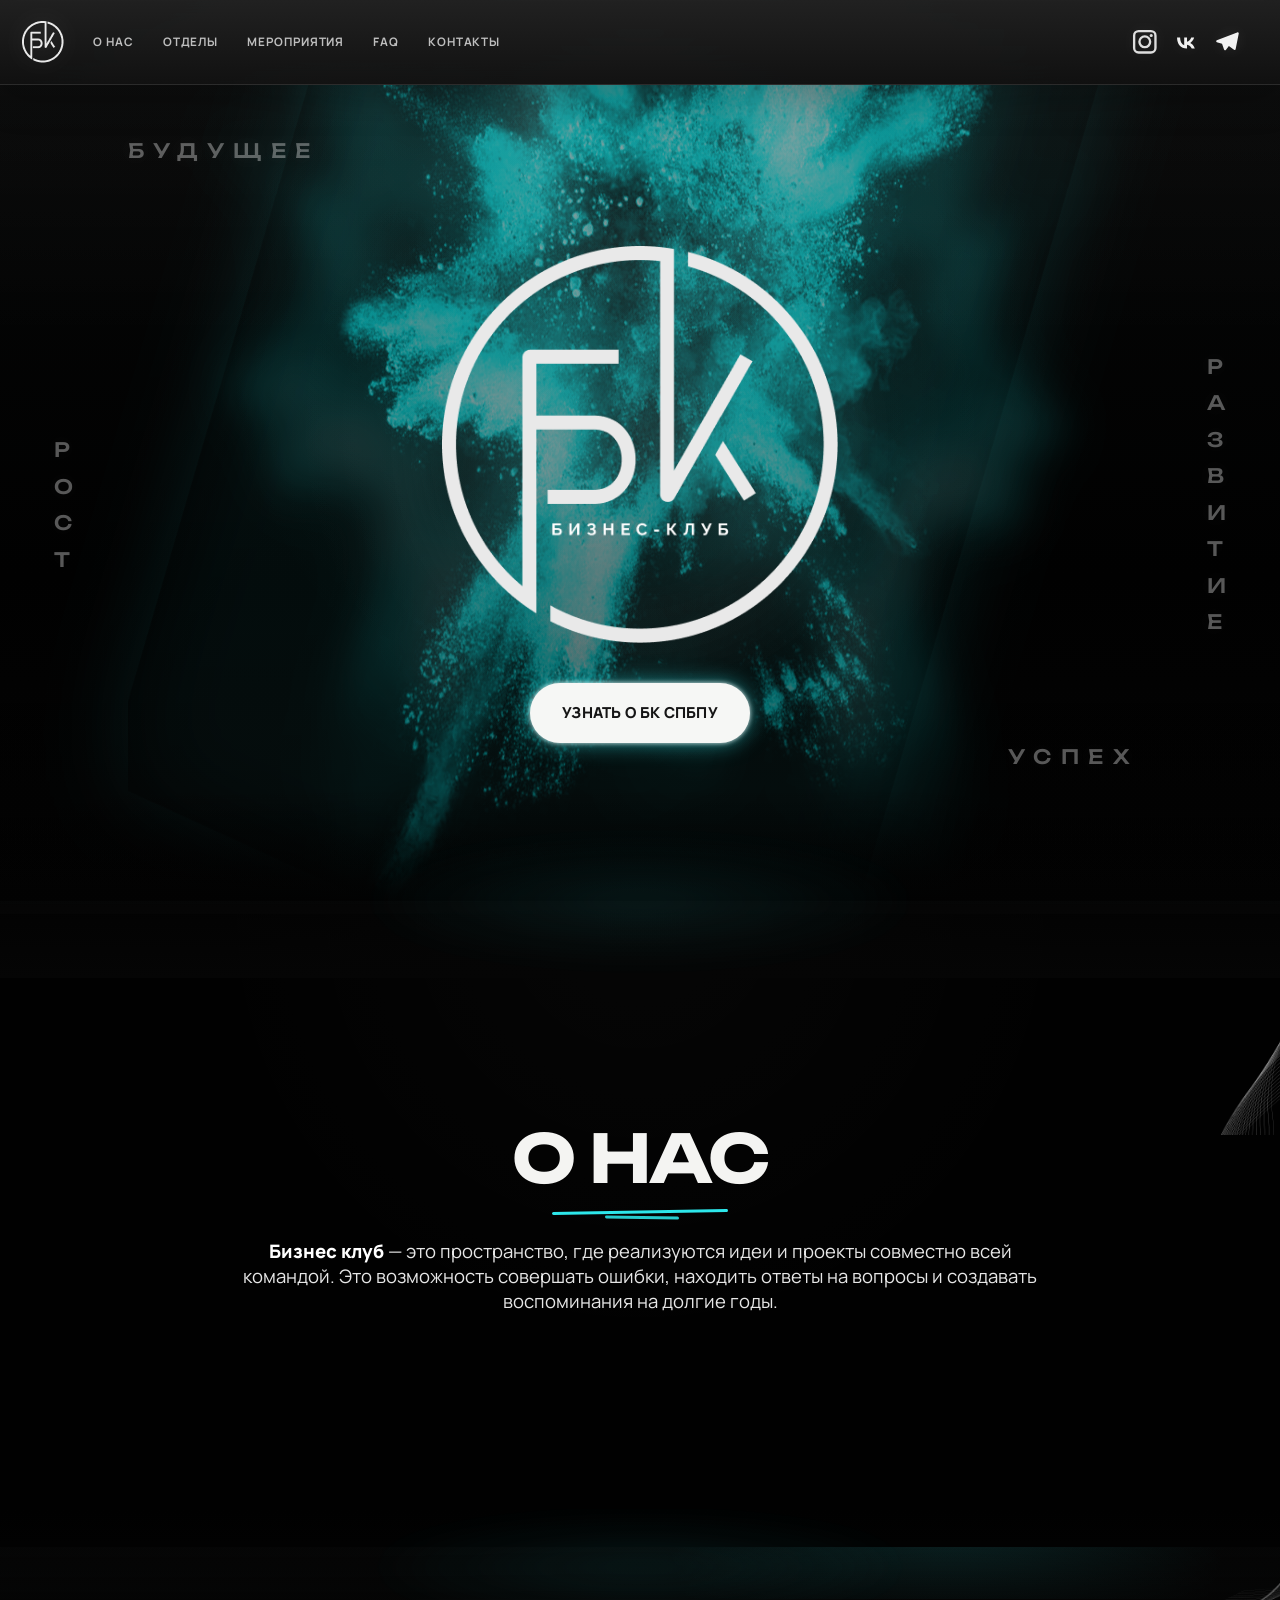
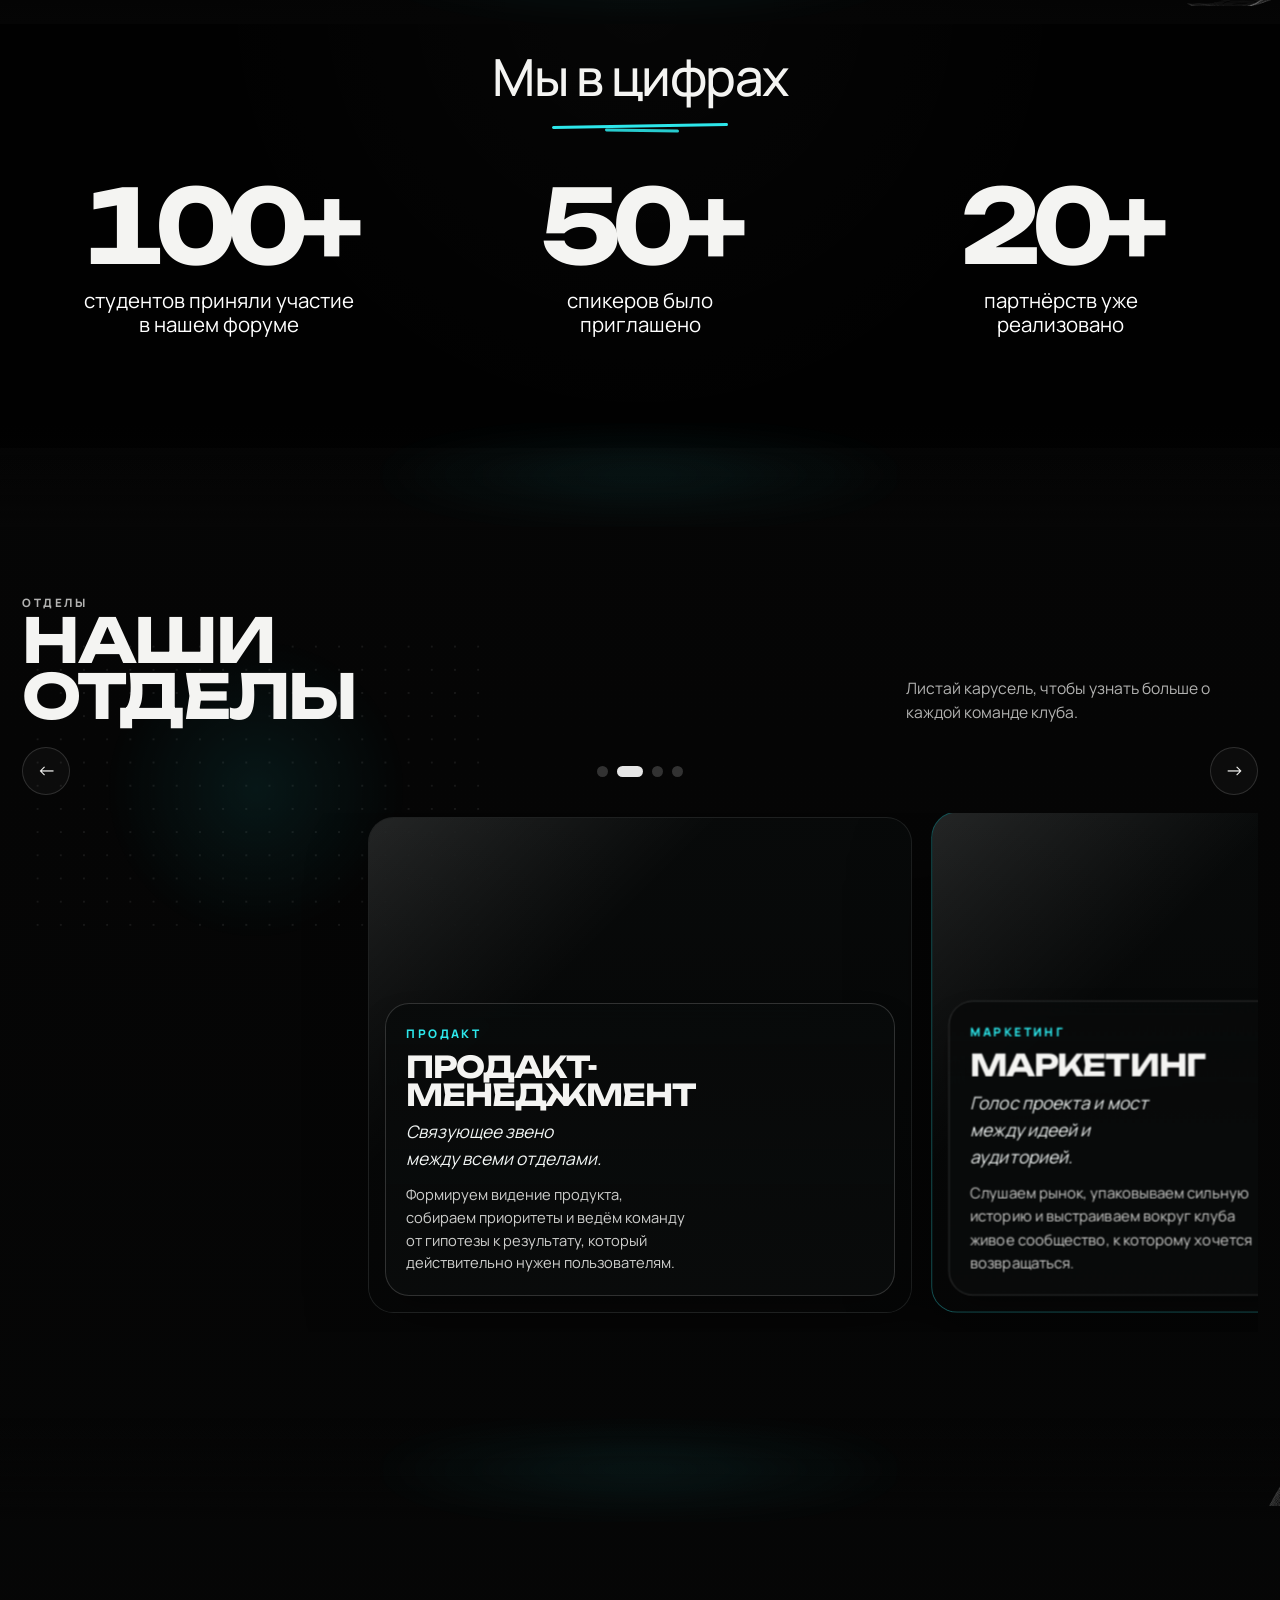
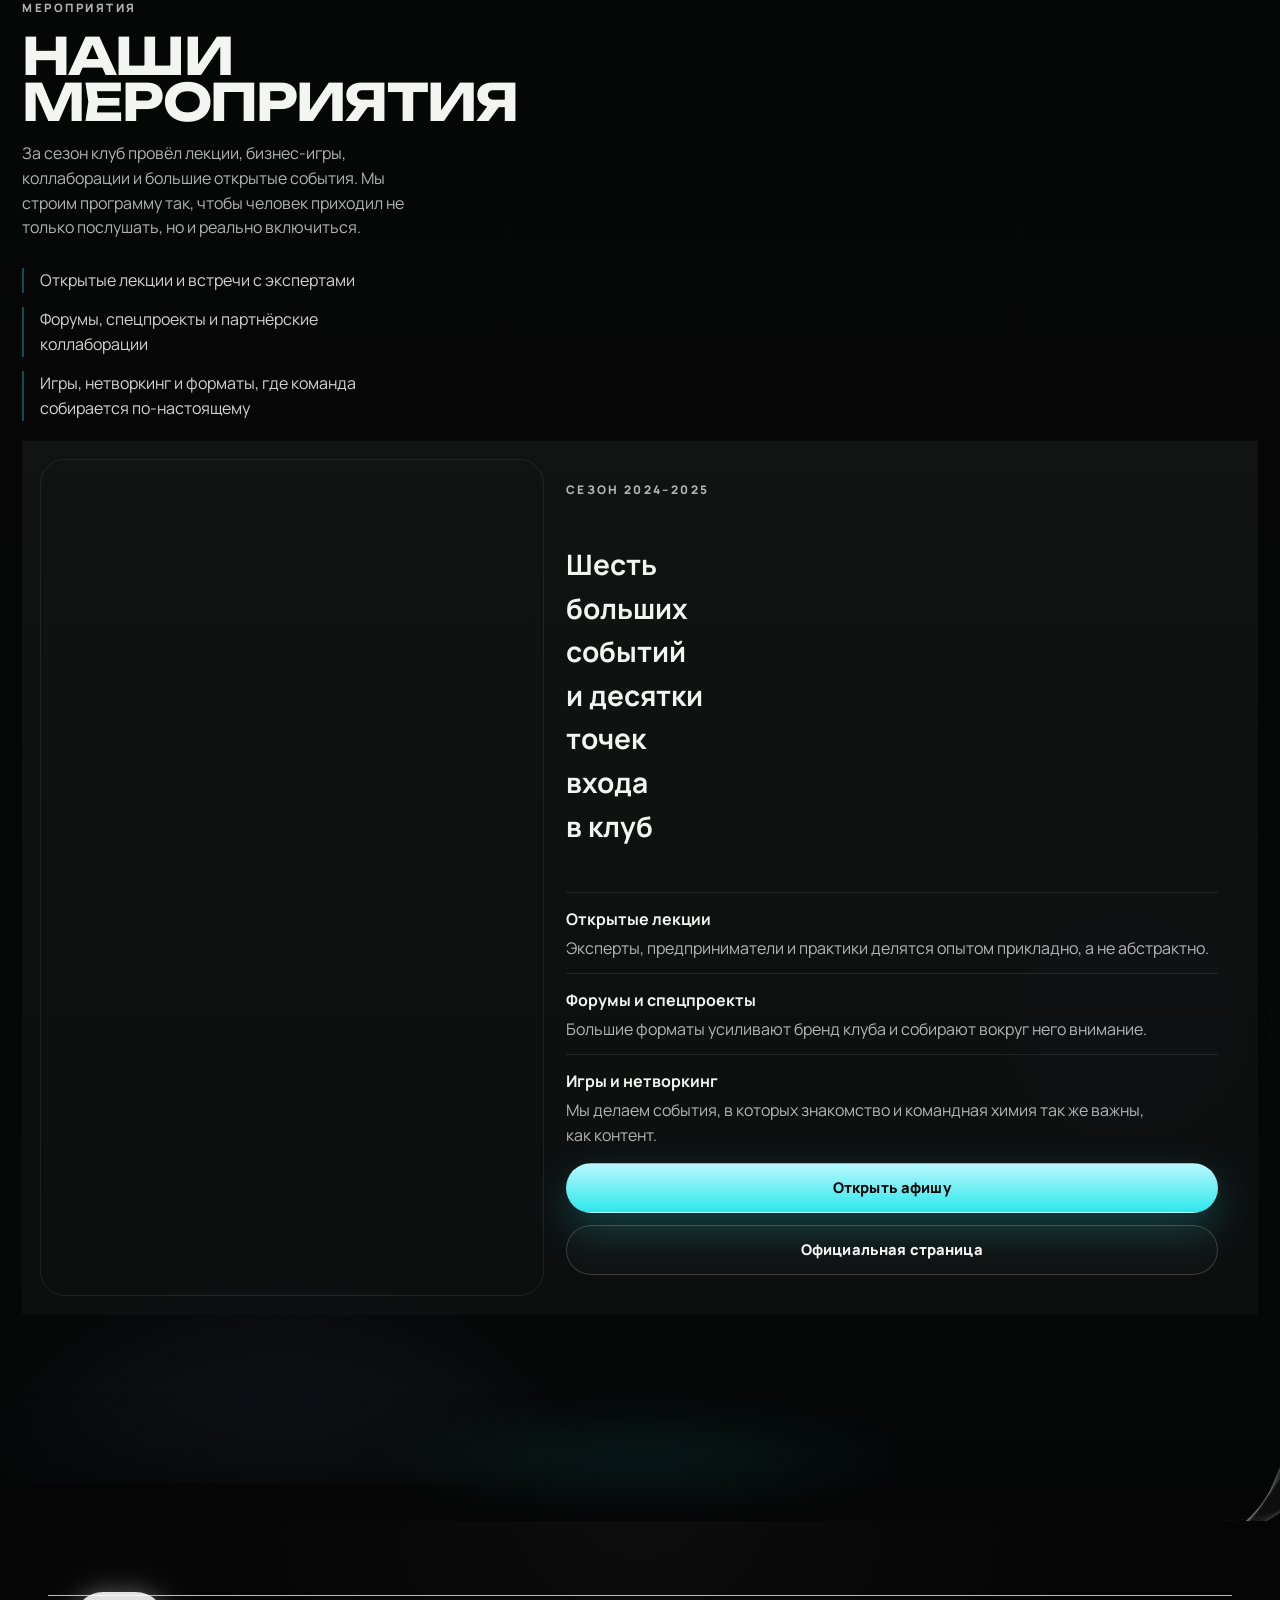
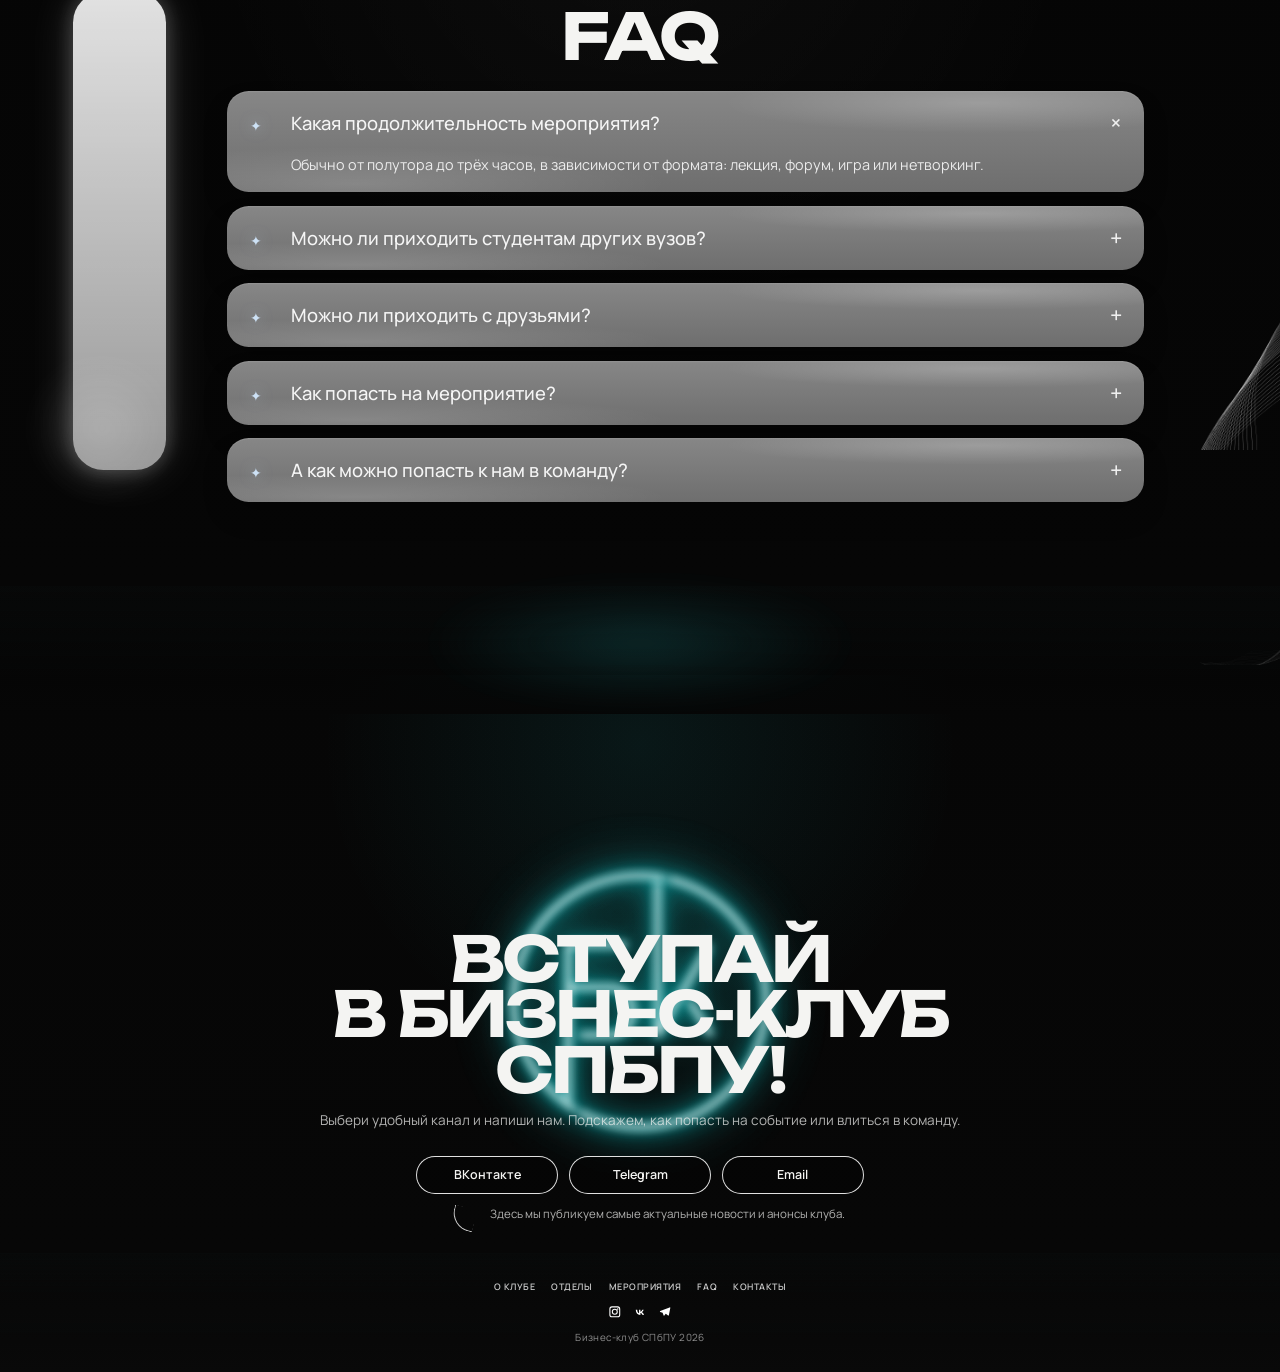
==== commit 37e5afe2: "Prepare review-ready site assets" ====
--- a/template/index.html
+++ b/template/index.html
@@ -16,15 +16,14 @@
         <header class="site-header" id="top">
             <div class="container site-header__inner">
                 <a class="brand" href="#top" aria-label="На главную">
-                    <span class="brand__mark">БК</span>
-                    <span class="brand__text">
-                        <span class="brand__title">Business Club SPBPU</span>
-                        <span class="brand__subtitle">Бизнес-клуб СПбПУ</span>
+                    <span class="brand__mark">
+                        <img class="brand__logo brand__logo--header" src="../static/media/header-logo.png" alt="" width="42" height="42">
                     </span>
+                    <span class="sr-only">Бизнес-клуб СПбПУ</span>
                 </a>
 
                 <nav class="site-nav" id="site-nav" aria-label="Основная навигация">
-                    <a href="#about">О клубе</a>
+                    <a href="#about">О нас</a>
                     <a href="#departments">Отделы</a>
                     <a href="#events">Мероприятия</a>
                     <a href="#faq">FAQ</a>
@@ -32,19 +31,19 @@
                 </nav>
 
                 <div class="header-actions" aria-label="Социальные сети">
+                    <span class="icon-link icon-link--passive" aria-label="Instagram">
+                        <svg viewBox="0 0 24 24" aria-hidden="true">
+                            <path d="M7 2.4h10A4.6 4.6 0 0 1 21.6 7v10a4.6 4.6 0 0 1-4.6 4.6H7A4.6 4.6 0 0 1 2.4 17V7A4.6 4.6 0 0 1 7 2.4Zm0 1.9A2.7 2.7 0 0 0 4.3 7v10A2.7 2.7 0 0 0 7 19.7h10a2.7 2.7 0 0 0 2.7-2.7V7A2.7 2.7 0 0 0 17 4.3Zm5 2.4A5.3 5.3 0 1 1 6.7 12 5.3 5.3 0 0 1 12 6.7Zm0 1.9A3.4 3.4 0 1 0 15.4 12 3.4 3.4 0 0 0 12 8.6Zm5.2-3a1.3 1.3 0 1 1-1.3 1.3 1.3 1.3 0 0 1 1.3-1.3Z"/>
+                        </svg>
+                    </span>
+                    <a class="icon-link" href="https://vk.com/businessclub_spbpu" target="_blank" rel="noopener noreferrer" aria-label="ВКонтакте">
+                        <svg viewBox="0 0 24 24" aria-hidden="true">
+                            <path d="M12.8 17.5c-5 0-7.8-3.4-7.9-8.9h2.5c.1 4 1.9 5.8 3.3 6.1V8.6H13V12c1.4-.2 2.9-1.8 3.4-3.4h2.4c-.5 2.1-2.1 3.7-3.2 4.3 1.2.5 3 2 3.7 4.6h-2.5c-.6-1.7-2-3-3.8-3.2v3.2Z"/>
+                        </svg>
+                    </a>
                     <a class="icon-link" href="https://t.me/economicclubru" target="_blank" rel="noopener noreferrer" aria-label="Telegram">
                         <svg viewBox="0 0 24 24" aria-hidden="true">
-                            <path d="M20.85 4.61 3.9 11.34a.83.83 0 0 0 .08 1.58l4.05 1.23 1.54 4.71a.83.83 0 0 0 1.45.26l2.34-3.12 4.41 3.23a.83.83 0 0 0 1.3-.5l2.62-13.16a.83.83 0 0 0-1.12-.96Z"/>
-                        </svg>
-                    </a>
-                    <a class="icon-link" href="https://vk.com/businessclub_spbpu" target="_blank" rel="noopener noreferrer" aria-label="ВКонтакте">
-                        <svg viewBox="0 0 24 24" aria-hidden="true">
-                            <text x="12" y="15.6" text-anchor="middle">VK</text>
-                        </svg>
-                    </a>
-                    <a class="icon-link" href="https://ekp-events.timepad.ru/" target="_blank" rel="noopener noreferrer" aria-label="Афиша мероприятий">
-                        <svg viewBox="0 0 24 24" aria-hidden="true">
-                            <path d="M7 2v3M17 2v3M4 8h16M5 5h14a1 1 0 0 1 1 1v13a2 2 0 0 1-2 2H6a2 2 0 0 1-2-2V6a1 1 0 0 1 1-1Zm3 7h3v3H8zm5 0h3v3h-3z"/>
+                            <path d="M20.4 4.4 3.9 10.8a.85.85 0 0 0 .05 1.6l4.2 1.2 1.6 4.7a.85.85 0 0 0 1.48.28l2.44-3.18 4.2 3.04a.85.85 0 0 0 1.33-.53l2.5-12.67a.85.85 0 0 0-1.15-.91Z"/>
                         </svg>
                     </a>
                 </div>
@@ -60,115 +59,102 @@
 
         <main>
             <section class="section hero" aria-labelledby="hero-title">
-                <figure class="hero__stage" aria-hidden="true">
-                    <picture class="hero__picture">
-                        <source media="(min-width: 72rem)" srcset="https://images.unsplash.com/photo-1522202176988-66273c2fd55f?auto=format&fit=crop&w=2000&q=80">
-                        <source media="(min-width: 48rem)" srcset="https://images.unsplash.com/photo-1522202176988-66273c2fd55f?auto=format&fit=crop&w=1440&q=80">
-                        <img src="https://images.unsplash.com/photo-1522202176988-66273c2fd55f?auto=format&fit=crop&w=960&q=80" alt="" width="2000" height="1333" sizes="100vw" fetchpriority="high" decoding="async">
-                    </picture>
-                    <div class="hero__shade"></div>
-                    <svg class="hero__emblem" viewBox="0 0 520 520" role="presentation" aria-hidden="true">
-                        <circle cx="260" cy="260" r="220"/>
-                        <text x="142" y="318">Б</text>
-                        <text x="276" y="318">К</text>
-                    </svg>
-                </figure>
+                <div class="hero__stage" aria-hidden="true">
+                    <img class="hero__burst hero__burst--mist hero__burst--left" src="../static/media/hero-burst.png" alt="" width="1280" height="1229">
+                    <img class="hero__burst hero__burst--mist hero__burst--right" src="../static/media/hero-burst.png" alt="" width="1280" height="1229">
+                    <img class="hero__burst hero__burst--main" src="../static/media/hero-burst.png" alt="" width="1280" height="1229">
+                    <span class="hero__word hero__word--top">БУДУЩЕЕ</span>
+                    <span class="hero__word hero__word--left">
+                        <span>Р</span>
+                        <span>О</span>
+                        <span>С</span>
+                        <span>Т</span>
+                    </span>
+                    <span class="hero__word hero__word--right">
+                        <span>Р</span>
+                        <span>А</span>
+                        <span>З</span>
+                        <span>В</span>
+                        <span>И</span>
+                        <span>Т</span>
+                        <span>И</span>
+                        <span>Е</span>
+                    </span>
+                    <span class="hero__word hero__word--bottom">УСПЕХ</span>
+                </div>
 
                 <div class="container hero__content">
-                    <p class="hero__eyebrow" data-reveal>Business Club SPBPU</p>
-                    <h1 id="hero-title" class="title-stack title-stack--hero" data-reveal>
-                        <span>Вступай</span>
-                        <span>в Бизнес-клуб</span>
-                        <span>СПбПУ</span>
-                    </h1>
-                    <p class="hero__lead" data-reveal>
-                        Пространство для студентов, которые хотят не просто учиться, а запускать идеи,
-                        собирать команды, делать события и превращать амбиции в живые проекты.
-                    </p>
-                    <div class="hero__actions" data-reveal>
-                        <a class="button button--primary" href="https://t.me/mmmmras" target="_blank" rel="noopener noreferrer">Написать нам</a>
-                        <a class="button button--ghost" href="#departments">Посмотреть отделы</a>
-                    </div>
-                    <ul class="hero__stats" data-reveal>
-                        <li>
+                    <h1 id="hero-title" class="sr-only">Бизнес-клуб СПбПУ</h1>
+                    <img class="hero__logo-image" src="../static/media/hero-logo.png" alt="Бизнес-клуб СПбПУ" width="428" height="428" data-reveal>
+                    <a class="hero__cta" href="#about" data-reveal>УЗНАТЬ О БК СПБПУ</a>
+                </div>
+            </section>
+
+            <div class="section-transition section-transition--hero-about" aria-hidden="true">
+                <img class="section-transition__wave section-transition__wave--left" src="../static/media/wave-left.png" alt="" width="1280" height="812">
+                <img class="section-transition__wave section-transition__wave--right" src="../static/media/wave-right.png" alt="" width="1128" height="812">
+            </div>
+
+            <section class="section about" id="about" aria-labelledby="about-title">
+                <div class="container about__shell">
+                    <div class="about__heading" data-reveal>
+                        <h2 id="about-title">О НАС</h2>
+                        <span class="section-accent" aria-hidden="true"></span>
+                    </div>
+
+                    <article class="about__body" data-reveal>
+                        <p>
+                            <strong>Бизнес клуб</strong> — это пространство, где реализуются идеи и проекты совместно всей командой.
+                            Это возможность совершать ошибки, находить ответы на вопросы и создавать воспоминания на долгие годы.
+                        </p>
+                    </article>
+
+                    <img class="about__vector" src="../static/media/section-vectors.png" alt="" width="1280" height="791" aria-hidden="true">
+                </div>
+            </section>
+
+            <div class="section-transition section-transition--about-metrics" aria-hidden="true">
+                <img class="section-transition__wave section-transition__wave--left" src="../static/media/wave-left.png" alt="" width="1280" height="812">
+                <img class="section-transition__wave section-transition__wave--right" src="../static/media/wave-right.png" alt="" width="1128" height="812">
+            </div>
+
+            <section class="section metrics" id="metrics" aria-labelledby="metrics-title">
+                <div class="container metrics__shell">
+                    <div class="metrics__heading" data-reveal>
+                        <h2 id="metrics-title">Мы в цифрах</h2>
+                        <span class="section-accent" aria-hidden="true"></span>
+                    </div>
+
+                    <div class="metrics__grid" data-reveal>
+                        <article class="metric-card">
                             <strong>100+</strong>
-                            <span>участников собирают наши открытые события и большие клубные форматы</span>
-                        </li>
-                        <li>
-                            <strong>50+</strong>
-                            <span>спикеров, экспертов и гостей помогли сделать сезон прикладным и живым</span>
-                        </li>
-                        <li>
-                            <strong>4</strong>
-                            <span>основных направления внутри клуба, в которых можно расти и брать роль</span>
-                        </li>
-                    </ul>
-                </div>
-            </section>
-
-            <section class="section about" id="about">
-                <div class="container">
-                    <div class="section-heading section-heading--about" data-reveal>
-                        <p class="section-tag">О клубе</p>
-                        <h2 class="title-stack title-stack--about">
-                            <span>О нас</span>
-                        </h2>
-                    </div>
-
-                    <div class="about__grid">
-                        <article class="about__copy" data-reveal>
                             <p>
-                                Бизнес-клуб СПбПУ объединяет студентов Политеха, ИПМЭиТ и других вузов Петербурга,
-                                которым интересно делать больше обычной учёбы: запускать инициативы, строить сообщество,
-                                пробовать роли в команде и работать над проектами вместе.
-                            </p>
-                            <p>
-                                Здесь учатся договариваться, брать ответственность, проверять гипотезы и собирать опыт,
-                                который остаётся не в заметках, а в реальных кейсах, знакомствах и собственных форматах.
+                                <span>студентов приняли участие</span>
+                                <span>в нашем форуме</span>
                             </p>
                         </article>
-
-                        <figure class="media-frame about__media" data-reveal>
-                            <picture>
-                                <source media="(min-width: 72rem)" srcset="https://images.unsplash.com/photo-1517457373958-b7bdd4587205?auto=format&fit=crop&w=1600&q=80">
-                                <source media="(min-width: 48rem)" srcset="https://images.unsplash.com/photo-1517457373958-b7bdd4587205?auto=format&fit=crop&w=1200&q=80">
-                                <img src="https://images.unsplash.com/photo-1517457373958-b7bdd4587205?auto=format&fit=crop&w=900&q=80" alt="Участники клубного события обсуждают идеи и общаются после выступления" width="1600" height="1067" sizes="(min-width: 64rem) 42vw, 100vw" loading="lazy" decoding="async">
-                            </picture>
-                        </figure>
-
-                        <div class="stats-panel" data-reveal>
-                            <article class="stat-card">
-                                <strong>100+</strong>
-                                <p>участников собирают наши ключевые открытые форматы</p>
-                            </article>
-                            <article class="stat-card">
-                                <strong>50+</strong>
-                                <p>спикеров, экспертов и гостей усилили сезон практическими темами</p>
-                            </article>
-                            <article class="stat-card">
-                                <strong>20+</strong>
-                                <p>партнёрств, коллабораций и форматов дали клубу новый масштаб</p>
-                            </article>
-                        </div>
-
-                        <article class="directions-panel" data-reveal>
-                            <p class="section-tag">Направления</p>
-                            <h3 class="title-stack title-stack--panel">
-                                <span>Мы работаем</span>
-                                <span>в четырёх</span>
-                                <span>направлениях</span>
-                            </h3>
-                            <ol class="focus-list">
-                                <li>IT</li>
-                                <li>Маркетинг</li>
-                                <li>Дизайн</li>
-                                <li>Продакт-менеджмент</li>
-                            </ol>
-                            <p>У каждого направления своя роль, но вместе они собирают один цельный продукт и одно сильное сообщество.</p>
+                        <article class="metric-card">
+                            <strong>50+</strong>
+                            <p>
+                                <span>спикеров было</span>
+                                <span>приглашено</span>
+                            </p>
                         </article>
-                    </div>
-                </div>
-            </section>
+                        <article class="metric-card">
+                            <strong>20+</strong>
+                            <p>
+                                <span>партнёрств уже</span>
+                                <span>реализовано</span>
+                            </p>
+                        </article>
+                    </div>
+                </div>
+            </section>
+
+            <div class="section-transition section-transition--metrics-departments" aria-hidden="true">
+                <img class="section-transition__wave section-transition__wave--left" src="../static/media/wave-left.png" alt="" width="1280" height="812">
+                <img class="section-transition__wave section-transition__wave--right" src="../static/media/section-vectors.png" alt="" width="1280" height="791">
+            </div>
 
             <section class="section departments" id="departments">
                 <div class="container">
@@ -272,6 +258,11 @@
                 </div>
             </section>
 
+            <div class="section-transition section-transition--departments-events" aria-hidden="true">
+                <img class="section-transition__wave section-transition__wave--left" src="../static/media/wave-left.png" alt="" width="1280" height="812">
+                <img class="section-transition__wave section-transition__wave--right" src="../static/media/section-vectors.png" alt="" width="1280" height="791">
+            </div>
+
             <section class="section events" id="events">
                 <div class="container events__layout">
                     <div class="section-copy events__copy" data-reveal>
@@ -332,58 +323,75 @@
                 </div>
             </section>
 
+            <div class="section-transition section-transition--events-faq" aria-hidden="true">
+                <img class="section-transition__wave section-transition__wave--left" src="../static/media/wave-left.png" alt="" width="1280" height="812">
+                <img class="section-transition__wave section-transition__wave--right" src="../static/media/wave-right.png" alt="" width="1128" height="812">
+            </div>
+
             <section class="section faq" id="faq">
-                <div class="container faq__layout">
-                    <div class="section-copy faq__copy" data-reveal>
-                        <p class="section-tag">FAQ</p>
-                        <h2 class="title-stack title-stack--faq">
-                            <span>FAQ</span>
-                        </h2>
-                        <p>
-                            Если не нашёл своего вопроса, проще всего написать нам напрямую в Telegram:
-                            подскажем по мероприятиям, набору и тому, как влиться в команду.
-                        </p>
-                    </div>
-
-                    <div class="faq__items">
-                        <details class="faq-item" data-reveal>
-                            <summary>Можно ли приходить студентам других вузов?</summary>
-                            <p>Да. Клуб открыт не только для студентов Политеха: к нам приходят и студенты других вузов Санкт-Петербурга.</p>
-                        </details>
-                        <details class="faq-item" data-reveal>
-                            <summary>Как попасть на мероприятие?</summary>
-                            <p>Следи за анонсами в Telegram и ВКонтакте, затем проходи регистрацию по ссылке в афише.</p>
-                        </details>
-                        <details class="faq-item" data-reveal>
-                            <summary>Какая продолжительность мероприятия?</summary>
-                            <p>Обычно от полутора до трёх часов, в зависимости от формата: лекция, форум, игра или нетворкинг.</p>
-                        </details>
-                        <details class="faq-item" data-reveal>
-                            <summary>Можно ли приходить с друзьями?</summary>
-                            <p>Да, если в анонсе нет специальных ограничений по регистрации. Мы только за сильную компанию.</p>
-                        </details>
-                        <details class="faq-item" data-reveal>
-                            <summary>Как попасть в команду?</summary>
-                            <p>Напиши нам в Telegram: расскажем, какие направления сейчас в фокусе и как лучше зайти в клуб.</p>
-                        </details>
-                    </div>
-                </div>
-            </section>
+                <div class="container">
+                    <div class="faq__shell">
+                        <div class="faq__header" data-reveal>
+                            <span class="faq__top-line" aria-hidden="true"></span>
+                            <h2 class="title-stack title-stack--faq" id="faq-title">
+                                <span>FAQ</span>
+                            </h2>
+                        </div>
+
+                        <img class="faq__wave" src="../static/media/section-vectors.png" alt="" width="1280" height="791" aria-hidden="true">
+
+                        <div class="faq__items">
+                            <details class="faq-item" data-reveal open>
+                                <summary>Какая продолжительность мероприятия?</summary>
+                                <p>Обычно от полутора до трёх часов, в зависимости от формата: лекция, форум, игра или нетворкинг.</p>
+                            </details>
+                            <details class="faq-item" data-reveal>
+                                <summary>Можно ли приходить студентам других вузов?</summary>
+                                <p>Да. Клуб открыт не только для студентов Политеха: к нам приходят и студенты других вузов Санкт-Петербурга.</p>
+                            </details>
+                            <details class="faq-item" data-reveal>
+                                <summary>Можно ли приходить с друзьями?</summary>
+                                <p>Да, если в анонсе нет специальных ограничений по регистрации. Мы только за сильную компанию.</p>
+                            </details>
+                            <details class="faq-item" data-reveal>
+                                <summary>Как попасть на мероприятие?</summary>
+                                <p>Следи за анонсами в Telegram и ВКонтакте, затем проходи регистрацию по ссылке в афише.</p>
+                            </details>
+                            <details class="faq-item" data-reveal>
+                                <summary>А как можно попасть к нам в команду?</summary>
+                                <p>Напиши нам в Telegram: расскажем, какие направления сейчас в фокусе и как лучше зайти в клуб.</p>
+                            </details>
+                        </div>
+                    </div>
+                </div>
+            </section>
+
+            <div class="section-transition section-transition--faq-cta" aria-hidden="true">
+                <img class="section-transition__wave section-transition__wave--left" src="../static/media/wave-left.png" alt="" width="1280" height="812">
+                <img class="section-transition__wave section-transition__wave--right" src="../static/media/wave-right.png" alt="" width="1128" height="812">
+            </div>
 
             <section class="section cta" id="contact">
                 <div class="container">
                     <div class="cta__shell" data-reveal>
-                        <p class="section-tag">Контакты</p>
-                        <h2 class="title-stack title-stack--cta">
-                            <span>Вступай</span>
-                            <span>в Бизнес-клуб</span>
-                            <span>СПБПУ!</span>
-                        </h2>
-                        <p>Выбери удобный канал и напиши нам. Подскажем, как попасть на событие или влиться в команду.</p>
-                        <div class="cta__actions">
-                            <a class="button button--ghost" href="https://vk.com/businessclub_spbpu" target="_blank" rel="noopener noreferrer">ВКонтакте</a>
-                            <a class="button button--primary" href="https://t.me/mmmmras" target="_blank" rel="noopener noreferrer">Telegram</a>
-                            <a class="button button--ghost" href="https://ekp-events.timepad.ru/" target="_blank" rel="noopener noreferrer">Афиша</a>
+                        <img class="cta__glow-mark" src="../static/media/cta-logo-glow.png" alt="" width="800" height="800" aria-hidden="true">
+
+                        <div class="cta__copy">
+                            <h2 class="title-stack title-stack--cta">
+                                <span>ВСТУПАЙ</span>
+                                <span>В БИЗНЕС-КЛУБ</span>
+                                <span>СПБПУ!</span>
+                            </h2>
+
+                            <p class="cta__lead">Выбери удобный канал и напиши нам. Подскажем, как попасть на событие или влиться в команду.</p>
+
+                            <div class="cta__actions">
+                                <a class="button button--ghost" href="https://vk.com/businessclub_spbpu" target="_blank" rel="noopener noreferrer">ВКонтакте</a>
+                                <a class="button button--ghost button--glow" href="https://t.me/economicclubru" target="_blank" rel="noopener noreferrer">Telegram</a>
+                                <a class="button button--ghost" href="mailto:businessclub.spbpu@gmail.com">Email</a>
+                            </div>
+
+                            <p class="cta__hint">Здесь мы публикуем самые актуальные новости и анонсы клуба.</p>
                         </div>
                     </div>
                 </div>
@@ -392,7 +400,6 @@
 
         <footer class="site-footer">
             <div class="container site-footer__inner">
-                <p>Бизнес-клуб СПбПУ <span id="year"></span></p>
                 <div class="site-footer__links">
                     <a href="#about">О клубе</a>
                     <a href="#departments">Отделы</a>
@@ -400,6 +407,26 @@
                     <a href="#faq">FAQ</a>
                     <a href="#contact">Контакты</a>
                 </div>
+
+                <div class="site-footer__socials" aria-label="Социальные сети">
+                    <span class="icon-link icon-link--footer icon-link--passive" aria-label="Instagram">
+                        <svg viewBox="0 0 24 24" aria-hidden="true">
+                            <path d="M7 2.4h10A4.6 4.6 0 0 1 21.6 7v10a4.6 4.6 0 0 1-4.6 4.6H7A4.6 4.6 0 0 1 2.4 17V7A4.6 4.6 0 0 1 7 2.4Zm0 1.9A2.7 2.7 0 0 0 4.3 7v10A2.7 2.7 0 0 0 7 19.7h10a2.7 2.7 0 0 0 2.7-2.7V7A2.7 2.7 0 0 0 17 4.3Zm5 2.4A5.3 5.3 0 1 1 6.7 12 5.3 5.3 0 0 1 12 6.7Zm0 1.9A3.4 3.4 0 1 0 15.4 12 3.4 3.4 0 0 0 12 8.6Zm5.2-3a1.3 1.3 0 1 1-1.3 1.3 1.3 1.3 0 0 1 1.3-1.3Z"/>
+                        </svg>
+                    </span>
+                    <a class="icon-link icon-link--footer" href="https://vk.com/businessclub_spbpu" target="_blank" rel="noopener noreferrer" aria-label="ВКонтакте">
+                        <svg viewBox="0 0 24 24" aria-hidden="true">
+                            <path d="M12.8 17.5c-5 0-7.8-3.4-7.9-8.9h2.5c.1 4 1.9 5.8 3.3 6.1V8.6H13V12c1.4-.2 2.9-1.8 3.4-3.4h2.4c-.5 2.1-2.1 3.7-3.2 4.3 1.2.5 3 2 3.7 4.6h-2.5c-.6-1.7-2-3-3.8-3.2v3.2Z"/>
+                        </svg>
+                    </a>
+                    <a class="icon-link icon-link--footer" href="https://t.me/economicclubru" target="_blank" rel="noopener noreferrer" aria-label="Telegram">
+                        <svg viewBox="0 0 24 24" aria-hidden="true">
+                            <path d="M20.4 4.4 3.9 10.8a.85.85 0 0 0 .05 1.6l4.2 1.2 1.6 4.7a.85.85 0 0 0 1.48.28l2.44-3.18 4.2 3.04a.85.85 0 0 0 1.33-.53l2.5-12.67a.85.85 0 0 0-1.15-.91Z"/>
+                        </svg>
+                    </a>
+                </div>
+
+                <p class="site-footer__copyright">Бизнес-клуб СПбПУ <span id="year"></span></p>
             </div>
         </footer>
     </div>
--- a/static/style.css
+++ b/static/style.css
@@ -285,8 +285,10 @@
     max-width: 42rem;
     max-inline-size: 100%;
     min-width: 0;
-    overflow-wrap: anywhere;
+    overflow-wrap: normal;
+    word-break: normal;
     text-wrap: pretty;
+    hyphens: none;
 }
 
 .site-header__inner > *,
@@ -407,38 +409,41 @@
     position: sticky;
     top: 0;
     z-index: 30;
-    border-bottom: 0.0625rem solid rgba(255, 255, 255, 0.06);
-    background: rgba(8, 9, 9, 0.78);
-    backdrop-filter: blur(1.15rem);
+    border-bottom: 0.0625rem solid rgba(255, 255, 255, 0.05);
+    background: linear-gradient(180deg, rgba(34, 34, 34, 0.94), rgba(18, 18, 18, 0.9));
+    box-shadow: 0 0.85rem 2.4rem rgba(0, 0, 0, 0.2);
+    backdrop-filter: blur(0.9rem);
 }
 
 .site-header__inner {
     display: grid;
-    grid-template-columns: auto 1fr auto;
+    grid-template-columns: auto minmax(0, 1fr) auto auto;
     align-items: center;
-    gap: 1rem 1.25rem;
+    gap: 1rem;
     min-height: var(--header-height);
 }
 
 .brand {
     display: inline-flex;
     align-items: center;
-    gap: 0.85rem;
-    min-width: 0;
+    gap: 0;
 }
 
 .brand__mark {
-    display: inline-grid;
+    display: grid;
     place-items: center;
-    inline-size: 2.8rem;
-    block-size: 2.8rem;
-    border: 0.0625rem solid rgba(255, 255, 255, 0.22);
-    border-radius: 50%;
-    background: rgba(255, 255, 255, 0.03);
-    font-family: "Unbounded", sans-serif;
-    font-size: 0.88rem;
-    letter-spacing: -0.06em;
-    box-shadow: 0 0 1.1rem rgba(255, 255, 255, 0.04);
+    inline-size: 2.65rem;
+    block-size: 2.65rem;
+}
+
+.brand__logo {
+    inline-size: 100%;
+    block-size: 100%;
+    object-fit: contain;
+}
+
+.brand__logo--header {
+    filter: drop-shadow(0 0 0.9rem rgba(255, 255, 255, 0.15));
 }
 
 .brand__text {
@@ -459,28 +464,31 @@
 .site-nav {
     display: flex;
     flex-wrap: wrap;
-    justify-content: center;
-    gap: 0.8rem 1.4rem;
+    justify-content: flex-start;
+    gap: 0.8rem 1.8rem;
+    padding-left: clamp(0.35rem, 1vw, 1rem);
 }
 
 .site-nav a {
-    color: var(--muted-strong);
-    font-size: 0.78rem;
-    font-weight: 800;
-    letter-spacing: 0.14em;
+    color: rgba(255, 255, 255, 0.88);
+    font-size: 0.73rem;
+    font-weight: 700;
+    letter-spacing: 0.08em;
     text-transform: uppercase;
+    opacity: 0.82;
     transition: color 180ms ease, opacity 180ms ease, transform 180ms ease;
 }
 
 .site-nav a:hover,
 .site-nav a:focus-visible {
     color: var(--text);
+    opacity: 1;
 }
 
 .header-actions {
     display: inline-flex;
     align-items: center;
-    gap: 0.75rem;
+    gap: 0.72rem;
     justify-self: end;
 }
 
@@ -488,54 +496,50 @@
     display: inline-flex;
     align-items: center;
     justify-content: center;
-    inline-size: clamp(2.7rem, 4vw, 3.15rem);
-    block-size: clamp(2.7rem, 4vw, 3.15rem);
-    border-radius: 50%;
-    border: 0.0625rem solid rgba(255, 255, 255, 0.12);
-    background: rgba(255, 255, 255, 0.03);
+    inline-size: 1.85rem;
+    block-size: 1.85rem;
+    color: #fff;
+    opacity: 0.94;
+    filter: drop-shadow(0 0 0.45rem rgba(255, 255, 255, 0.08));
     transition:
-        border-color 180ms ease,
-        background-color 180ms ease,
+        opacity 180ms ease,
         transform 180ms ease;
 }
 
+.icon-link img,
 .icon-link svg {
-    inline-size: clamp(1.1rem, 1.7vw, 1.2rem);
-    block-size: clamp(1.1rem, 1.7vw, 1.2rem);
-    fill: currentColor;
-    stroke: currentColor;
-    stroke-width: 0.08rem;
-    stroke-linecap: round;
-    stroke-linejoin: round;
-}
-
-.icon-link svg text {
+    inline-size: 100%;
+    block-size: 100%;
+    object-fit: contain;
+}
+
+.icon-link svg {
     fill: currentColor;
     stroke: none;
-    font-family: "Manrope", sans-serif;
-    font-size: 0.56rem;
-    font-weight: 800;
-    letter-spacing: 0.08em;
 }
 
 .icon-link:hover,
 .icon-link:focus-visible {
-    border-color: rgba(255, 255, 255, 0.24);
-    background: rgba(255, 255, 255, 0.06);
+    opacity: 1;
+}
+
+.icon-link--passive {
+    opacity: 0.86;
 }
 
 .menu-toggle {
     display: none;
-    inline-size: 2.85rem;
-    block-size: 2.85rem;
+    inline-size: 3rem;
+    block-size: 3rem;
     margin-left: auto;
-    border: 0.0625rem solid rgba(255, 255, 255, 0.14);
+    border: 0.0625rem solid rgba(255, 255, 255, 0.26);
     border-radius: 50%;
     align-items: center;
     justify-content: center;
     flex-direction: column;
     gap: 0.28rem;
-    background: rgba(255, 255, 255, 0.03);
+    background: rgba(255, 255, 255, 0.06);
+    box-shadow: 0 0 1.1rem rgba(255, 255, 255, 0.08);
 }
 
 .menu-toggle span:not(.sr-only) {
@@ -548,8 +552,35 @@
 }
 
 .hero {
+    position: relative;
     padding-block: 0;
+    min-height: clamp(34rem, calc(100svh - var(--header-height)), 56rem);
+    background:
+        radial-gradient(circle at 50% 32%, rgba(45, 231, 235, 0.08), transparent 26rem),
+        linear-gradient(180deg, #050606 0%, #010101 60%, #040404 100%);
     overflow: clip;
+    isolation: isolate;
+}
+
+.hero::before {
+    content: "";
+    position: absolute;
+    inset: 0;
+    background:
+        linear-gradient(180deg, rgba(255, 255, 255, 0.03), transparent 16rem),
+        radial-gradient(circle at 50% 42%, rgba(255, 255, 255, 0.04), transparent 22rem);
+    pointer-events: none;
+    z-index: 0;
+}
+
+.hero::after {
+    content: "";
+    position: absolute;
+    inset: auto 0 0;
+    block-size: clamp(4rem, 10vw, 7rem);
+    background: linear-gradient(180deg, rgba(1, 1, 1, 0), #010101 100%);
+    pointer-events: none;
+    z-index: 0;
 }
 
 .hero__stage {
@@ -558,73 +589,94 @@
     overflow: clip;
 }
 
-.hero__stage::before,
 .hero__stage::after {
     content: "";
     position: absolute;
-    inset: auto auto 50% 50%;
+    inset: 0;
     pointer-events: none;
 }
 
-.hero__stage::before {
-    inline-size: min(50rem, 88vw);
-    block-size: min(50rem, 88vw);
-    transform: translate(-50%, 16%);
-    border-radius: 50%;
+.hero__stage::after {
     background:
-        radial-gradient(circle at 50% 50%, rgba(45, 231, 235, 0.4), transparent 28%),
-        radial-gradient(circle at 50% 50%, rgba(255, 255, 255, 0.16), transparent 46%);
-    filter: blur(2.4rem);
-    opacity: 0.95;
-}
-
-.hero__stage::after {
-    inset: auto auto 16% 50%;
-    inline-size: min(24rem, 64vw);
-    block-size: min(18rem, 42vw);
-    transform: translateX(-50%);
-    border-radius: 50%;
-    background: radial-gradient(circle, rgba(45, 231, 235, 0.2), transparent 66%);
-    filter: blur(2rem);
-    opacity: 0.9;
-}
-
-.hero__picture,
-.hero__picture img {
-    inline-size: 100%;
-    block-size: 100%;
-}
-
-.hero__picture img {
-    object-fit: cover;
-    object-position: center 28%;
-    filter: grayscale(100%) contrast(1.05) brightness(0.2);
-}
-
-.hero__shade {
+        radial-gradient(circle at 50% 44%, rgba(0, 0, 0, 0.02), transparent 18rem),
+        linear-gradient(180deg, rgba(0, 0, 0, 0.04) 0%, rgba(0, 0, 0, 0.08) 30%, rgba(0, 0, 0, 0.34) 100%);
+}
+
+.hero__burst {
     position: absolute;
-    inset: 0;
-    background:
-        radial-gradient(circle at 50% 28%, rgba(255, 255, 255, 0.08), transparent 22rem),
-        linear-gradient(180deg, rgba(3, 4, 4, 0.28) 0%, rgba(3, 4, 4, 0.36) 28%, rgba(3, 4, 4, 0.82) 100%);
-}
-
-.hero__emblem {
+    left: 50%;
+    top: 49%;
+    max-inline-size: none;
+    transform: translate(-50%, -50%);
+    mix-blend-mode: screen;
+    pointer-events: none;
+}
+
+.hero__burst--main {
+    inline-size: min(108vw, 64rem);
+    opacity: 0.94;
+    filter: saturate(1.15) brightness(1.06) drop-shadow(0 0 2.8rem rgba(45, 231, 235, 0.24));
+}
+
+.hero__burst--mist {
+    opacity: 0.26;
+    filter: blur(1.2rem) saturate(1.08) brightness(1.06);
+}
+
+.hero__burst--left {
+    inline-size: min(86vw, 47rem);
+    transform: translate(-73%, -47%) rotate(-8deg);
+}
+
+.hero__burst--right {
+    inline-size: min(84vw, 45rem);
+    transform: translate(-23%, -44%) rotate(9deg) scaleX(-1);
+}
+
+.hero__word {
     position: absolute;
-    inset: auto auto 50% 50%;
-    inline-size: min(90vw, 38rem);
-    transform: translate(-50%, 42%);
-    stroke: rgba(255, 255, 255, 0.64);
-    fill: none;
-    stroke-width: 0.38rem;
-    filter: drop-shadow(0 0 2rem rgba(255, 255, 255, 0.18));
-}
-
-.hero__emblem text {
-    fill: rgba(255, 255, 255, 0.14);
-    stroke: none;
+    z-index: 1;
+    color: rgba(255, 255, 255, 0.34);
     font-family: "Unbounded", sans-serif;
-    font-size: 12rem;
+    font-size: clamp(0.88rem, 1.55vw, 1.55rem);
+    font-weight: 500;
+    letter-spacing: 0.48em;
+    text-transform: uppercase;
+    text-shadow: 0 0 1.25rem rgba(255, 255, 255, 0.08);
+}
+
+.hero__word--top {
+    top: clamp(1.75rem, 4vw, 4rem);
+    left: clamp(4rem, 10vw, 11.5rem);
+}
+
+.hero__word--bottom {
+    right: clamp(4.1rem, 11vw, 12rem);
+    bottom: clamp(4.2rem, 10vw, 9rem);
+}
+
+.hero__word--left,
+.hero__word--right {
+    display: grid;
+    gap: clamp(0.18rem, 0.45vw, 0.42rem);
+    letter-spacing: 0;
+}
+
+.hero__word--left {
+    left: clamp(1.85rem, 4.2vw, 3.8rem);
+    top: 50%;
+    transform: translateY(-41%);
+}
+
+.hero__word--right {
+    right: clamp(1.85rem, 4.2vw, 3.8rem);
+    top: 48.5%;
+    transform: translateY(-45%);
+}
+
+.hero__word--left span,
+.hero__word--right span {
+    display: block;
 }
 
 .hero__content {
@@ -633,271 +685,257 @@
     display: grid;
     justify-items: center;
     align-content: center;
-    min-height: clamp(34rem, calc(100svh - var(--header-height)), 52rem);
-    padding-block: clamp(4.8rem, 8vw, 7rem) clamp(1.8rem, 4vw, 3rem);
+    min-height: clamp(34rem, calc(100svh - var(--header-height)), 56rem);
+    gap: 1.55rem;
+    padding-block: clamp(2rem, 4vw, 3.2rem) clamp(2.2rem, 5vw, 4rem);
     text-align: center;
 }
 
-.hero__content > * {
-    max-width: 52rem;
-}
-
-.hero__eyebrow {
-    margin: 0 0 1rem;
-    color: var(--accent);
-    font-size: 0.72rem;
+.hero__logo-image {
+    inline-size: min(100%, clamp(14rem, 31vw, 25rem));
+    max-inline-size: 100%;
+    max-block-size: min(58svh, 28rem);
+    aspect-ratio: 1 / 1;
+    object-fit: contain;
+    filter: drop-shadow(0 0 2.2rem rgba(255, 255, 255, 0.16));
+}
+
+.hero__cta {
+    display: inline-flex;
+    align-items: center;
+    justify-content: center;
+    min-height: 3.75rem;
+    padding-inline: 2rem;
+    border-radius: var(--radius-pill);
+    background: #f6f7f5;
+    color: #151515;
+    font-size: clamp(0.94rem, 1.18vw, 1.08rem);
     font-weight: 800;
-    letter-spacing: 0.26em;
-    text-transform: uppercase;
-}
-
-.hero h1 {
+    letter-spacing: 0.02em;
+    box-shadow:
+        0 0 0.35rem rgba(255, 255, 255, 0.85),
+        0 0 1.35rem rgba(45, 231, 235, 0.58);
+    transition: transform 220ms ease, box-shadow 220ms ease, background-color 220ms ease;
+}
+
+.hero__cta:hover,
+.hero__cta:focus-visible {
+    outline: none;
+    transform: translateY(-0.0625rem);
+    background: #ffffff;
+    box-shadow:
+        0 0 0.45rem rgba(255, 255, 255, 0.92),
+        0 0 1.8rem rgba(45, 231, 235, 0.68);
+}
+
+.section-accent {
+    position: relative;
+    display: block;
+    inline-size: clamp(7.25rem, 14vw, 11rem);
+    block-size: 0.9rem;
+}
+
+.section-accent::before,
+.section-accent::after {
+    content: "";
+    position: absolute;
+    inset: auto auto 0 0;
+    block-size: 0.18rem;
+    border-radius: var(--radius-pill);
+    background: var(--accent);
+}
+
+.section-accent::before {
+    inline-size: 100%;
+    transform: rotate(-1deg);
+    transform-origin: left center;
+}
+
+.section-accent::after {
+    left: 30%;
+    bottom: -0.22rem;
+    inline-size: 42%;
+    opacity: 0.88;
+    transform: rotate(1deg);
+}
+
+.section-transition {
+    position: relative;
+    z-index: 2;
+    pointer-events: none;
+    overflow: clip;
+}
+
+.section-transition__wave {
+    position: absolute;
+    max-inline-size: none;
+    block-size: auto;
+    object-fit: contain;
+}
+
+.section-transition--hero-about {
+    block-size: clamp(12rem, 20vw, 17rem);
+    margin-top: clamp(-8rem, -10vw, -4.5rem);
+    margin-bottom: clamp(-7rem, -8vw, -3.8rem);
+}
+
+.section-transition--hero-about .section-transition__wave--left {
+    left: clamp(-12rem, -10vw, -4rem);
+    bottom: -2rem;
+    inline-size: min(48vw, 35rem);
+    opacity: 0.84;
+}
+
+.section-transition--hero-about .section-transition__wave--right {
+    right: clamp(-11rem, -9vw, -3rem);
+    bottom: -1.5rem;
+    inline-size: min(42vw, 31rem);
+    opacity: 0.86;
+}
+
+.section-transition--about-metrics {
+    block-size: clamp(8rem, 14vw, 11rem);
+    margin-top: clamp(-4rem, -5vw, -2rem);
+    margin-bottom: clamp(-2rem, -3vw, -1rem);
+}
+
+.section-transition--about-metrics .section-transition__wave--left {
+    left: clamp(-14rem, -11vw, -5rem);
+    bottom: -5.75rem;
+    inline-size: min(34vw, 23rem);
+    opacity: 0.28;
+}
+
+.section-transition--about-metrics .section-transition__wave--right {
+    right: clamp(-10rem, -9vw, -4rem);
+    top: -4.5rem;
+    inline-size: min(31vw, 21rem);
+    opacity: 0.34;
+}
+
+.about,
+.metrics {
+    background:
+        radial-gradient(circle at 50% 0%, rgba(255, 255, 255, 0.02), transparent 28rem),
+        linear-gradient(180deg, rgba(0, 0, 0, 0.04), rgba(0, 0, 0, 0.18) 100%),
+        #010101;
+    overflow: clip;
+}
+
+.about {
+    padding-block: clamp(3.6rem, 8vw, 5.4rem) clamp(4.5rem, 9vw, 6.8rem);
+}
+
+.about__shell,
+.metrics__shell {
+    position: relative;
+    z-index: 1;
+}
+
+.about__shell {
+    min-height: clamp(22rem, 33vw, 29rem);
+    display: grid;
+    justify-items: center;
+    align-content: center;
+    gap: 1.5rem;
+    text-align: center;
+}
+
+.about__heading,
+.metrics__heading {
+    display: grid;
+    justify-items: center;
+    gap: 0.7rem;
+}
+
+.about__heading h2 {
     margin: 0;
     font-family: "Unbounded", sans-serif;
-    max-width: 8ch;
-    font-size: clamp(2.65rem, 7.4vw, 5.95rem);
-    line-height: 0.9;
-    letter-spacing: -0.05em;
+    font-size: clamp(2.5rem, 5.2vw, 5rem);
+    line-height: 0.92;
+    letter-spacing: -0.03em;
     text-transform: uppercase;
+    white-space: nowrap;
+}
+
+.about__body {
+    width: min(100%, 53rem);
+    padding-inline: 1rem;
+}
+
+.about__body p {
+    margin: 0;
+    color: rgba(255, 255, 255, 0.9);
+    font-size: clamp(1rem, 1.45vw, 1.55rem);
+    line-height: 1.34;
+    text-wrap: pretty;
+    overflow-wrap: normal;
+    word-break: normal;
+    hyphens: none;
+}
+
+.about__body strong {
+    color: #ffffff;
+    font-weight: 800;
+}
+
+.metrics {
+    padding-block: clamp(2.2rem, 6vw, 3.2rem) clamp(5.2rem, 9vw, 7rem);
+}
+
+.metrics__shell {
+    display: grid;
+    gap: clamp(2.25rem, 5vw, 3.2rem);
+}
+
+.metrics__heading h2 {
+    margin: 0;
+    font-size: clamp(1.85rem, 4vw, 4.1rem);
+    font-weight: 500;
+    line-height: 1.04;
+    letter-spacing: -0.03em;
+    overflow-wrap: normal;
+    word-break: normal;
+    hyphens: none;
     text-wrap: balance;
-    overflow-wrap: normal;
-    hyphens: none;
-}
-
-.hero__lead {
-    margin: 1.35rem 0 0;
-    color: var(--muted-strong);
-    font-size: clamp(0.98rem, 1.45vw, 1.12rem);
-    max-width: 30rem;
-}
-
-.hero__actions {
-    display: flex;
-    flex-wrap: wrap;
-    justify-content: center;
-    gap: 0.85rem;
-    margin-top: 1.55rem;
-}
-
-.hero__stats {
+}
+
+.metrics__grid {
     display: grid;
     grid-template-columns: repeat(3, minmax(0, 1fr));
-    gap: 0.8rem;
-    width: min(100%, 48rem);
-    max-width: none;
-    margin: 1.9rem 0 0;
-    padding: 0;
-    list-style: none;
-}
-
-.hero__stats li {
-    min-height: 100%;
-    padding: 1rem 1rem 1.05rem;
-    border: 0.0625rem solid rgba(255, 255, 255, 0.09);
-    border-radius: 1.35rem;
-    background: rgba(7, 10, 10, 0.66);
-    backdrop-filter: blur(0.9rem);
-    box-shadow: var(--shadow-soft);
-}
-
-.hero__stats strong {
+    gap: clamp(1rem, 2vw, 2rem);
+}
+
+.metric-card {
+    display: grid;
+    justify-items: center;
+    align-content: start;
+    gap: 1rem;
+    text-align: center;
+    font-variant-numeric: tabular-nums;
+}
+
+.metric-card strong {
+    font-family: "Unbounded", sans-serif;
+    font-size: clamp(3.2rem, 8vw, 7rem);
+    line-height: 0.9;
+    letter-spacing: -0.08em;
+    white-space: nowrap;
+}
+
+.metric-card p {
+    margin: 0;
+    max-width: 18rem;
+    color: #ffffff;
+    font-size: clamp(1rem, 1.6vw, 1.45rem);
+    line-height: 1.18;
+    overflow-wrap: normal;
+    word-break: normal;
+    hyphens: none;
+}
+
+.metric-card p span {
     display: block;
-    margin-bottom: 0.55rem;
-    font-family: "Unbounded", sans-serif;
-    font-size: clamp(1.45rem, 3vw, 2.3rem);
-    line-height: 1;
-    letter-spacing: -0.06em;
-}
-
-.hero__stats span {
-    display: block;
-    color: var(--muted);
-    font-size: 0.8rem;
-    text-wrap: pretty;
-    overflow-wrap: anywhere;
-}
-
-.about__grid {
-    display: grid;
-    position: relative;
-    grid-template-columns: minmax(0, 1.1fr) minmax(0, 0.9fr);
-    gap: 1rem;
-    align-items: start;
-    grid-auto-rows: minmax(0, auto);
-}
-
-.about__copy,
-.about__media,
-.stats-panel,
-.directions-panel,
-.event-feature,
-.cta__shell {
-    border: 0.0625rem solid var(--border);
-    border-radius: var(--radius-lg);
-    background:
-        linear-gradient(180deg, rgba(255, 255, 255, 0.04), rgba(255, 255, 255, 0.018)),
-        rgba(10, 12, 12, 0.84);
-    box-shadow: var(--shadow-soft);
-}
-
-.about__copy,
-.directions-panel,
-.event-feature__body,
-.cta__shell {
-    padding: clamp(1.4rem, 2vw, 2rem);
-}
-
-.about__copy {
-    grid-column: 1;
-    grid-row: 1;
-    display: grid;
-    align-content: start;
-    gap: 1.1rem;
-    align-self: start;
-    position: relative;
-    z-index: 1;
-    background:
-        linear-gradient(180deg, rgba(255, 255, 255, 0.04), rgba(255, 255, 255, 0.016)),
-        rgba(9, 11, 11, 0.76);
-    backdrop-filter: blur(0.7rem);
-}
-
-.about__copy p {
-    margin: 0;
-    color: var(--muted-strong);
-    font-size: clamp(1rem, 1.25vw, 1.08rem);
-}
-
-.about__copy p + p {
-    margin-top: 0;
-}
-
-.about__media {
-    grid-column: 1 / -1;
-    grid-row: 1 / 3;
-    display: grid;
-    position: relative;
-    overflow: clip;
-    min-height: clamp(22rem, 36vw, 30rem);
-    align-self: stretch;
-    opacity: 0.3;
-    pointer-events: none;
-    background: transparent;
-    box-shadow: none;
-}
-
-.about__media picture,
-.about__media img,
-.media-frame picture {
-    inline-size: 100%;
-    block-size: 100%;
-}
-
-.media-frame {
-    position: relative;
-    display: grid;
-    overflow: clip;
-    margin: 0;
-}
-
-.media-frame::after {
-    content: "";
-    position: absolute;
-    inset: 0;
-    background:
-        linear-gradient(180deg, rgba(0, 0, 0, 0.02), rgba(0, 0, 0, 0.22)),
-        linear-gradient(135deg, rgba(255, 255, 255, 0.08), transparent 45%);
-    pointer-events: none;
-}
-
-.media-frame img {
-    inline-size: 100%;
-    block-size: 100%;
-    object-fit: cover;
-    object-position: center;
-    filter: grayscale(100%) contrast(1.03) brightness(0.48);
-}
-
-.stats-panel {
-    grid-column: 1 / -1;
-    grid-row: 2;
-    display: grid;
-    grid-template-columns: repeat(3, minmax(0, 1fr));
-    gap: 0.9rem;
-    padding: 0.95rem;
-    align-self: start;
-    position: relative;
-    z-index: 1;
-    background:
-        linear-gradient(180deg, rgba(255, 255, 255, 0.04), rgba(255, 255, 255, 0.015)),
-        rgba(10, 12, 12, 0.78);
-    backdrop-filter: blur(0.7rem);
-}
-
-.stat-card {
-    min-height: 0;
-    padding: 1.1rem 1.15rem;
-    border: 0.0625rem solid rgba(255, 255, 255, 0.08);
-    border-radius: var(--radius-md);
-    background: rgba(255, 255, 255, 0.02);
-    display: grid;
-    align-content: start;
-    gap: 0.6rem;
-    font-variant-numeric: tabular-nums;
-}
-
-.stat-card strong {
-    font-family: "Unbounded", sans-serif;
-    font-size: clamp(1.7rem, 4vw, 2.55rem);
-    line-height: 1;
-    letter-spacing: -0.06em;
-}
-
-.stat-card p {
-    margin: 0;
-    color: var(--muted);
-    font-size: 0.92rem;
-}
-
-.directions-panel {
-    grid-column: 2;
-    grid-row: 1;
-    display: grid;
-    align-content: start;
-    gap: 0.85rem;
-    align-self: start;
-    position: relative;
-    z-index: 1;
-    background:
-        linear-gradient(180deg, rgba(255, 255, 255, 0.04), rgba(255, 255, 255, 0.018)),
-        rgba(9, 12, 12, 0.8);
-    backdrop-filter: blur(0.7rem);
-}
-
-.directions-panel h3,
-.event-feature__body h3 {
-    margin: 0 0 1rem;
-    font-family: "Unbounded", sans-serif;
-    font-size: clamp(1.4rem, 2.3vw, 2.1rem);
-    line-height: 1;
-    letter-spacing: -0.035em;
-    text-transform: uppercase;
-    overflow-wrap: normal;
-    hyphens: none;
-}
-
-.directions-panel h3 {
-    font-size: clamp(1.2rem, 1.7vw, 1.85rem);
-    max-width: 10ch;
-}
-
-.focus-list {
-    margin: 0;
-    padding-left: 1.4rem;
-    display: grid;
-    gap: 0.65rem;
-    color: var(--muted-strong);
-    font-size: 1rem;
 }
 
 .departments {
@@ -1488,14 +1526,13 @@
     }
 
     .site-header__inner {
-        grid-template-columns: auto auto auto;
-        justify-content: space-between;
+        grid-template-columns: auto minmax(0, 1fr) auto auto;
     }
 
     .site-nav {
         position: fixed;
         inset: var(--header-height) 0 auto;
-        display: grid;
+        display: none;
         gap: 0.8rem;
         padding: 1rem;
         background: rgba(6, 7, 7, 0.96);
@@ -1507,6 +1544,7 @@
     }
 
     body.nav-open .site-nav {
+        display: grid;
         transform: translateY(0);
         opacity: 1;
         pointer-events: auto;
@@ -1573,12 +1611,25 @@
     }
 
     .hero__content {
-        min-height: clamp(33rem, 78svh, 42rem);
-    }
-
-    .hero__emblem {
-        inline-size: min(88vw, 33rem);
-        transform: translate(-50%, 44%);
+        min-height: clamp(33rem, calc(100svh - var(--header-height)), 42rem);
+    }
+
+    .hero__burst {
+        inline-size: min(96vw, 44rem);
+        top: 47%;
+    }
+
+    .hero__logo-image {
+        inline-size: clamp(14rem, 46vw, 22rem);
+    }
+
+    .hero__word--top {
+        left: clamp(2.2rem, 7vw, 5rem);
+    }
+
+    .hero__word--bottom {
+        right: clamp(2rem, 7vw, 5.5rem);
+        bottom: clamp(3.6rem, 9vw, 6rem);
     }
 
     .event-feature {
@@ -1605,27 +1656,24 @@
     }
 
     .header-actions {
-        gap: 0.45rem;
+        gap: 0.65rem;
     }
 
     .icon-link {
-        inline-size: 2.8rem;
-        block-size: 2.8rem;
-    }
-
+        inline-size: 1.12rem;
+        block-size: 1.12rem;
+    }
+
+    .icon-link img,
     .icon-link svg {
-        inline-size: 1.15rem;
-        block-size: 1.15rem;
-    }
-
-    .icon-link svg text {
-        font-size: 0.54rem;
+        inline-size: 100%;
+        block-size: 100%;
     }
 
     .brand__mark {
-        inline-size: 2.7rem;
-        block-size: 2.7rem;
-        font-size: 0.86rem;
+        inline-size: 2.25rem;
+        block-size: 2.25rem;
+        padding: 0.14rem;
     }
 
     .menu-toggle {
@@ -1633,19 +1681,50 @@
         block-size: 3rem;
     }
 
-    .hero h1 {
-        max-width: 8ch;
-        font-size: clamp(2rem, 10.4vw, 3.2rem);
-    }
-
-    .hero__lead {
-        max-width: 100%;
-        font-size: 0.9rem;
-    }
-
     .hero__content {
-        min-height: 30rem;
-        padding-block: 4.4rem 1.65rem;
+        min-height: clamp(30rem, calc(100svh - var(--header-height)), 40rem);
+        gap: 1.15rem;
+        padding-block: 2.15rem 2.5rem;
+    }
+
+    .hero__burst {
+        inline-size: min(122vw, 31rem);
+        top: 44.5%;
+    }
+
+    .hero__logo-image {
+        inline-size: min(71vw, 18rem);
+    }
+
+    .hero__cta {
+        min-height: 3.25rem;
+        padding-inline: 1.55rem;
+        font-size: 0.92rem;
+    }
+
+    .hero__word {
+        font-size: clamp(0.72rem, 2.8vw, 1rem);
+        letter-spacing: 0.42em;
+    }
+
+    .hero__word--top {
+        top: 1.5rem;
+        left: 1.9rem;
+    }
+
+    .hero__word--left {
+        left: 0.85rem;
+        top: 49%;
+    }
+
+    .hero__word--right {
+        right: 0.85rem;
+        top: 46%;
+    }
+
+    .hero__word--bottom {
+        right: 1.7rem;
+        bottom: 4rem;
     }
 
     .section-heading {
@@ -1832,35 +1911,45 @@
 
 @media (max-width: 35rem) {
     .site-header__inner {
-        gap: 0.75rem;
+        gap: 0.65rem;
     }
 
     .header-actions {
-        gap: 0.35rem;
+        gap: 0.5rem;
     }
 
     .icon-link {
-        inline-size: 2.55rem;
-        block-size: 2.55rem;
-    }
-
-    .icon-link svg {
-        inline-size: 1.05rem;
-        block-size: 1.05rem;
-    }
-
-    .icon-link svg text {
-        font-size: 0.5rem;
+        inline-size: 1rem;
+        block-size: 1rem;
     }
 
     .brand__mark {
-        inline-size: 2.55rem;
-        block-size: 2.55rem;
+        inline-size: 2.1rem;
+        block-size: 2.1rem;
     }
 
     .carousel-button {
         inline-size: 2.75rem;
         block-size: 2.75rem;
+    }
+
+    .hero__burst {
+        inline-size: min(132vw, 28rem);
+        top: 43.5%;
+    }
+
+    .hero__logo-image {
+        inline-size: min(76vw, 16rem);
+    }
+
+    .hero__word--top {
+        top: 1.15rem;
+        left: 1.25rem;
+    }
+
+    .hero__word--bottom {
+        right: 1.1rem;
+        bottom: 4.35rem;
     }
 
     .hero__stats span,
@@ -1900,8 +1989,8 @@
         justify-self: center;
     }
 
-    .hero h1 {
-        font-size: clamp(1.8rem, 11vw, 2.35rem);
+    .hero__content {
+        padding-block: 2rem 2.35rem;
     }
 
     .hero__stats,
@@ -1941,13 +2030,1674 @@
     }
 
     .hero__content {
-        padding-block: 4rem 1.2rem;
+        padding-block: 1.85rem 2rem;
     }
 
     .section-heading h2,
     .section-copy h2,
     .cta__shell h2 {
         font-size: clamp(1.45rem, 11vw, 1.95rem);
+    }
+}
+
+@media (max-width: 64rem) {
+    .about {
+        padding-block: 4.5rem 5.8rem;
+    }
+
+    .about__wave--left {
+        left: -10rem;
+        bottom: -3.5rem;
+        inline-size: min(60vw, 30rem);
+        opacity: 0.6;
+    }
+
+    .about__wave--right {
+        right: -8rem;
+        bottom: -3.5rem;
+        inline-size: min(56vw, 28rem);
+        opacity: 0.6;
+    }
+
+    .about__heading h2 {
+        white-space: normal;
+    }
+
+    .metrics {
+        padding-block: 1.6rem 5.6rem;
+    }
+
+    .metrics__grid {
+        grid-template-columns: repeat(2, minmax(0, 1fr));
+    }
+
+    .metric-card:last-child {
+        grid-column: 1 / -1;
+        max-width: 24rem;
+        justify-self: center;
+    }
+}
+
+@media (max-width: 48rem) {
+    .site-header__inner {
+        grid-template-columns: auto 1fr auto auto;
+        gap: 0.55rem;
+    }
+
+    .header-actions {
+        gap: 0.56rem;
+    }
+
+    .icon-link {
+        inline-size: 1.5rem;
+        block-size: 1.5rem;
+        opacity: 1;
+    }
+
+    .brand__mark {
+        inline-size: 2.45rem;
+        block-size: 2.45rem;
+    }
+
+    .menu-toggle {
+        inline-size: 2.7rem;
+        block-size: 2.7rem;
+    }
+
+    .hero__content {
+        min-height: clamp(31rem, calc(100svh - var(--header-height)), 42rem);
+        gap: 1rem;
+        padding-block: 1.9rem 2.3rem;
+    }
+
+    .hero__burst--main {
+        inline-size: min(168vw, 40rem);
+        top: 50.5%;
+    }
+
+    .hero__burst--left {
+        inline-size: min(138vw, 30rem);
+        transform: translate(-82%, -47%) rotate(-10deg);
+        opacity: 0.2;
+    }
+
+    .hero__burst--right {
+        inline-size: min(136vw, 29rem);
+        transform: translate(-18%, -45%) rotate(10deg) scaleX(-1);
+        opacity: 0.2;
+    }
+
+    .hero__logo-image {
+        inline-size: min(74vw, 16rem);
+        max-block-size: min(44svh, 17rem);
+    }
+
+    .hero__word--left,
+    .hero__word--right,
+    .hero__word--bottom {
+        display: none;
+    }
+
+    .hero__word--top {
+        left: 50%;
+        top: 1.55rem;
+        transform: translateX(-50%);
+        letter-spacing: 0.28em;
+        text-align: center;
+        white-space: nowrap;
+    }
+
+    .hero__cta {
+        width: auto;
+        min-width: min(84vw, 16rem);
+    }
+
+    .section-transition--hero-about {
+        block-size: 8.5rem;
+        margin-top: -4.4rem;
+        margin-bottom: -1.8rem;
+    }
+
+    .section-transition--hero-about .section-transition__wave--left {
+        left: -5.7rem;
+        bottom: -1.25rem;
+        inline-size: min(88vw, 21rem);
+        opacity: 0.94;
+    }
+
+    .section-transition--hero-about .section-transition__wave--right {
+        right: -5.7rem;
+        bottom: -1.1rem;
+        inline-size: min(82vw, 19rem);
+        opacity: 0.94;
+    }
+
+    .about {
+        padding-block: 3.2rem 3.4rem;
+    }
+
+    .about__heading h2 {
+        font-size: clamp(2.1rem, 11vw, 3.2rem);
+    }
+
+    .about__body {
+        padding-inline: 0.35rem;
+    }
+
+    .about__body p {
+        max-width: 26rem;
+        margin-inline: auto;
+        font-size: 1rem;
+        line-height: 1.42;
+    }
+
+    .section-transition--about-metrics {
+        block-size: 7rem;
+        margin-top: -1.4rem;
+        margin-bottom: -0.8rem;
+    }
+
+    .section-transition--about-metrics .section-transition__wave--left {
+        left: -6.5rem;
+        bottom: -4.9rem;
+        inline-size: min(74vw, 17rem);
+        opacity: 0.3;
+    }
+
+    .section-transition--about-metrics .section-transition__wave--right {
+        right: -6rem;
+        top: -3.4rem;
+        inline-size: min(70vw, 16rem);
+        opacity: 0.32;
+    }
+
+    .metrics {
+        padding-block: 1.6rem 4.4rem;
+    }
+
+    .metrics__heading h2 {
+        font-size: clamp(1.75rem, 9vw, 2.5rem);
+    }
+
+    .metrics__grid {
+        grid-template-columns: 1fr;
+        gap: 1.8rem;
+    }
+
+    .metric-card:last-child {
+        grid-column: auto;
+        max-width: none;
+    }
+
+    .metric-card strong {
+        font-size: clamp(3rem, 18vw, 5.2rem);
+    }
+
+    .metric-card p {
+        max-width: 15rem;
+        font-size: 0.98rem;
+    }
+}
+
+@media (max-width: 35rem) {
+    .site-header__inner {
+        gap: 0.45rem;
+    }
+
+    .header-actions {
+        gap: 0.5rem;
+    }
+
+    .icon-link {
+        inline-size: 1.32rem;
+        block-size: 1.32rem;
+    }
+
+    .brand__mark {
+        inline-size: 2.2rem;
+        block-size: 2.2rem;
+    }
+
+    .hero__burst--main {
+        inline-size: min(182vw, 38rem);
+        top: 52%;
+    }
+
+    .hero__burst--left {
+        inline-size: min(148vw, 28rem);
+    }
+
+    .hero__burst--right {
+        inline-size: min(146vw, 28rem);
+    }
+
+    .hero__logo-image {
+        inline-size: min(72vw, 15rem);
+        max-block-size: min(42svh, 15rem);
+    }
+
+    .hero__word--top {
+        top: 1.25rem;
+        font-size: 0.72rem;
+    }
+
+    .about__body p {
+        font-size: 0.96rem;
+    }
+
+    .metric-card strong {
+        font-size: clamp(2.8rem, 19vw, 4.5rem);
+    }
+}
+
+.section-transition--hero-about,
+.section-transition--about-metrics,
+.section-transition--events-faq,
+.section-transition--faq-cta {
+    isolation: isolate;
+}
+
+.section-transition--hero-about::before,
+.section-transition--about-metrics::before,
+.section-transition--events-faq::before,
+.section-transition--faq-cta::before {
+    content: "";
+    position: absolute;
+    inset: 0;
+    pointer-events: none;
+    z-index: 0;
+}
+
+.section-transition--hero-about {
+    block-size: clamp(13rem, 22vw, 18rem);
+    margin-top: clamp(-8.8rem, -10vw, -4.8rem);
+    margin-bottom: clamp(-7.2rem, -8vw, -4rem);
+    background:
+        linear-gradient(180deg, rgba(1, 1, 1, 0) 0%, rgba(1, 1, 1, 0.18) 24%, rgba(1, 1, 1, 0.78) 74%, #010101 100%);
+}
+
+.section-transition--hero-about::before {
+    background:
+        radial-gradient(circle at 50% 18%, rgba(45, 231, 235, 0.18), transparent 42%),
+        radial-gradient(circle at 50% 72%, rgba(255, 255, 255, 0.06), transparent 35%);
+    filter: blur(1.4rem);
+    opacity: 0.95;
+}
+
+.section-transition--hero-about .section-transition__wave--left {
+    left: clamp(-10rem, -9vw, -3rem);
+    bottom: -1rem;
+    inline-size: min(48vw, 35rem);
+    opacity: 0.95;
+}
+
+.section-transition--hero-about .section-transition__wave--right {
+    right: clamp(-9rem, -8vw, -2rem);
+    bottom: -0.7rem;
+    inline-size: min(44vw, 32rem);
+    opacity: 0.92;
+}
+
+.section-transition--about-metrics {
+    block-size: clamp(9rem, 16vw, 12rem);
+    margin-top: clamp(-4.8rem, -5vw, -2.4rem);
+    margin-bottom: clamp(-2.6rem, -3vw, -1.2rem);
+    background:
+        linear-gradient(180deg, rgba(1, 1, 1, 0) 0%, rgba(1, 1, 1, 0.55) 42%, rgba(1, 1, 1, 0.96) 100%);
+}
+
+.section-transition--about-metrics::before {
+    background:
+        radial-gradient(circle at 50% 12%, rgba(45, 231, 235, 0.12), transparent 34%),
+        radial-gradient(circle at 50% 78%, rgba(255, 255, 255, 0.04), transparent 36%);
+    filter: blur(1rem);
+    opacity: 0.8;
+}
+
+.section-transition--about-metrics .section-transition__wave--left {
+    left: clamp(-13rem, -11vw, -4rem);
+    bottom: -4.9rem;
+    inline-size: min(35vw, 24rem);
+    opacity: 0.4;
+}
+
+.section-transition--about-metrics .section-transition__wave--right {
+    right: clamp(-9rem, -8vw, -3rem);
+    top: -4.4rem;
+    inline-size: min(33vw, 22rem);
+    opacity: 0.44;
+}
+
+.section-transition--events-faq {
+    block-size: clamp(9rem, 16vw, 13rem);
+    margin-top: clamp(-2.5rem, -3vw, -1rem);
+    margin-bottom: clamp(-3rem, -3vw, -1rem);
+    background:
+        linear-gradient(180deg, rgba(4, 4, 4, 0) 0%, rgba(4, 4, 4, 0.72) 48%, #050505 100%);
+}
+
+.section-transition--events-faq::before {
+    background:
+        radial-gradient(circle at 20% 62%, rgba(255, 255, 255, 0.08), transparent 26%),
+        radial-gradient(circle at 50% 14%, rgba(45, 231, 235, 0.1), transparent 28%);
+    filter: blur(1rem);
+    opacity: 0.72;
+}
+
+.section-transition--events-faq .section-transition__wave--left {
+    left: clamp(-13rem, -10vw, -5rem);
+    bottom: -4rem;
+    inline-size: min(36vw, 23rem);
+    opacity: 0.24;
+}
+
+.section-transition--events-faq .section-transition__wave--right {
+    right: clamp(-8rem, -7vw, -2rem);
+    top: -4rem;
+    inline-size: min(30vw, 21rem);
+    opacity: 0.72;
+}
+
+.section-transition--faq-cta {
+    block-size: clamp(9rem, 18vw, 14rem);
+    margin-top: clamp(-2rem, -2vw, -0.75rem);
+    margin-bottom: clamp(-4rem, -4vw, -1.4rem);
+    background:
+        linear-gradient(180deg, rgba(4, 4, 4, 0) 0%, rgba(4, 4, 4, 0.5) 32%, rgba(4, 4, 4, 0.92) 78%, #060606 100%);
+}
+
+.section-transition--faq-cta::before {
+    background:
+        radial-gradient(circle at 50% 55%, rgba(45, 231, 235, 0.22), transparent 34%),
+        radial-gradient(circle at 50% 80%, rgba(255, 255, 255, 0.06), transparent 24%);
+    filter: blur(1.5rem);
+    opacity: 0.9;
+}
+
+.section-transition--faq-cta .section-transition__wave--left {
+    left: clamp(-11rem, -10vw, -4rem);
+    bottom: -4.8rem;
+    inline-size: min(31vw, 21rem);
+    opacity: 0.24;
+}
+
+.section-transition--faq-cta .section-transition__wave--right {
+    right: clamp(-10rem, -9vw, -4rem);
+    top: -3.8rem;
+    inline-size: min(29vw, 19rem);
+    opacity: 0.28;
+}
+
+.faq {
+    padding-block: clamp(4rem, 8vw, 5.8rem) clamp(3.6rem, 8vw, 5rem);
+    background:
+        radial-gradient(circle at 50% 0%, rgba(255, 255, 255, 0.03), transparent 28rem),
+        linear-gradient(180deg, #050505 0%, #060606 100%);
+    overflow: clip;
+}
+
+.faq__shell {
+    position: relative;
+    display: grid;
+    gap: clamp(1.4rem, 2.6vw, 2rem);
+    padding: clamp(1.25rem, 3vw, 2rem) clamp(0.25rem, 1vw, 0.5rem) 0;
+}
+
+.faq__shell::before {
+    content: "";
+    position: absolute;
+    left: clamp(1rem, 4vw, 4rem);
+    top: clamp(1rem, 2vw, 1.4rem);
+    bottom: clamp(1.4rem, 3vw, 2rem);
+    inline-size: clamp(3.7rem, 8vw, 5.8rem);
+    border-radius: 1.9rem;
+    background:
+        linear-gradient(180deg, rgba(255, 255, 255, 0.98), rgba(255, 255, 255, 0.65));
+    box-shadow:
+        0 0 1.25rem rgba(255, 255, 255, 0.28),
+        0 0 3rem rgba(255, 255, 255, 0.16);
+    opacity: 0.9;
+    z-index: 0;
+}
+
+.faq__shell::after {
+    content: "";
+    position: absolute;
+    left: clamp(0rem, 1vw, 0.75rem);
+    bottom: 0.4rem;
+    inline-size: clamp(6rem, 14vw, 8.5rem);
+    aspect-ratio: 1 / 1;
+    background: radial-gradient(circle, rgba(255, 255, 255, 0.22), rgba(255, 255, 255, 0) 70%);
+    filter: blur(0.9rem);
+    opacity: 0.8;
+    z-index: 0;
+}
+
+.faq__header,
+.faq__items {
+    position: relative;
+    z-index: 1;
+}
+
+.faq__header {
+    display: grid;
+    justify-items: center;
+    gap: 0.75rem;
+}
+
+.faq__top-line {
+    display: block;
+    inline-size: min(100%, 72rem);
+    block-size: 0.08rem;
+    background: rgba(255, 255, 255, 0.72);
+}
+
+.faq__header h2 {
+    margin: 0;
+    font-family: "Unbounded", sans-serif;
+    font-size: clamp(2.2rem, 5vw, 4.6rem);
+    line-height: 0.9;
+    letter-spacing: -0.04em;
+    text-transform: uppercase;
+}
+
+.faq__wave {
+    position: absolute;
+    right: clamp(-10rem, -9vw, -4rem);
+    top: -0.6rem;
+    inline-size: min(31vw, 22rem);
+    max-inline-size: none;
+    opacity: 0.78;
+    z-index: 0;
+    pointer-events: none;
+}
+
+.faq__items {
+    display: grid;
+    gap: 1rem;
+    padding-inline: clamp(4.6rem, 10vw, 7rem) clamp(0.5rem, 1vw, 0.75rem);
+}
+
+.faq-item {
+    position: relative;
+    border: 0;
+    border-radius: 1.5rem;
+    background:
+        radial-gradient(circle at 84% 24%, rgba(255, 255, 255, 0.18), transparent 22%),
+        radial-gradient(circle at 20% 74%, rgba(255, 255, 255, 0.12), transparent 20%),
+        linear-gradient(180deg, rgba(137, 137, 137, 0.95), rgba(110, 110, 110, 0.94));
+    box-shadow:
+        0 0.2rem 0 rgba(255, 255, 255, 0.05) inset,
+        0 1rem 1.7rem rgba(0, 0, 0, 0.24);
+    overflow: clip;
+}
+
+.faq-item summary {
+    position: relative;
+    display: flex;
+    align-items: center;
+    min-height: 4.8rem;
+    padding: 1.1rem 3.4rem 1.1rem 4rem;
+    color: rgba(255, 255, 255, 0.92);
+    font-size: clamp(1rem, 1.8vw, 1.25rem);
+    font-weight: 500;
+    line-height: 1.2;
+    cursor: pointer;
+    list-style: none;
+    text-wrap: balance;
+    overflow-wrap: normal;
+    word-break: keep-all;
+    hyphens: none;
+}
+
+.faq-item summary::before {
+    content: "✦";
+    position: absolute;
+    left: 1.6rem;
+    top: 50%;
+    transform: translateY(-50%);
+    color: rgba(212, 233, 255, 0.92);
+    font-size: 0.9rem;
+    text-shadow: 0 0 0.8rem rgba(212, 233, 255, 0.5);
+    background: none;
+    box-shadow: none;
+}
+
+.faq-item summary::after {
+    content: "+";
+    right: 1.4rem;
+    color: rgba(255, 255, 255, 0.88);
+    font-size: 1.35rem;
+}
+
+.faq-item[open] summary::after {
+    transform: translateY(-50%) rotate(45deg);
+}
+
+.faq-item p {
+    padding: 0 1.4rem 1.25rem 4rem;
+    color: rgba(255, 255, 255, 0.86);
+    line-height: 1.45;
+}
+
+.cta {
+    padding-block: clamp(4.6rem, 10vw, 7rem) clamp(2.4rem, 5vw, 3.2rem);
+    background:
+        radial-gradient(circle at 50% 12%, rgba(45, 231, 235, 0.08), transparent 20rem),
+        linear-gradient(180deg, #060606 0%, #070707 100%);
+    overflow: clip;
+}
+
+.cta__shell {
+    display: grid;
+    justify-items: center;
+    padding: clamp(1rem, 2vw, 1.4rem) clamp(0.2rem, 1vw, 0.5rem) 0;
+    text-align: center;
+    background: none;
+}
+
+.cta__shell::before {
+    display: none;
+}
+
+.cta__glow-mark {
+    position: absolute;
+    left: 50%;
+    top: clamp(1.2rem, 3vw, 2rem);
+    inline-size: min(76vw, 31rem);
+    transform: translateX(-50%);
+    opacity: 0.96;
+    mix-blend-mode: screen;
+    filter: saturate(1.08) brightness(1.06);
+    pointer-events: none;
+    z-index: 0;
+}
+
+.cta__copy {
+    position: relative;
+    z-index: 1;
+    display: grid;
+    justify-items: center;
+    gap: 1rem;
+    width: min(100%, 58rem);
+    padding-block: clamp(8rem, 16vw, 11rem) 0;
+}
+
+.cta__copy h2 {
+    font-size: clamp(2.2rem, 5vw, 4.8rem);
+    line-height: 0.88;
+    letter-spacing: -0.05em;
+}
+
+.cta__lead {
+    max-width: 36rem;
+    color: rgba(255, 255, 255, 0.8);
+}
+
+.cta__actions {
+    display: grid;
+    grid-template-columns: repeat(3, minmax(0, 1fr));
+    gap: clamp(0.75rem, 2vw, 1rem);
+    width: min(100%, 47rem);
+    margin-top: 0.7rem;
+}
+
+.cta__actions .button {
+    min-height: 2.85rem;
+    padding-inline: 1rem;
+    background: rgba(5, 5, 5, 0.7);
+    border-color: rgba(255, 255, 255, 0.88);
+    border-width: 0.1rem;
+    border-style: solid;
+    font-size: 0.92rem;
+    font-weight: 600;
+    letter-spacing: 0;
+    box-shadow: none;
+}
+
+.cta__actions .button:hover,
+.cta__actions .button:focus-visible {
+    background: rgba(255, 255, 255, 0.08);
+    border-color: #ffffff;
+}
+
+.button--glow {
+    box-shadow:
+        0 0 0.8rem rgba(45, 231, 235, 0.34),
+        0 0 1.8rem rgba(45, 231, 235, 0.2);
+}
+
+.cta__hint {
+    position: relative;
+    width: fit-content;
+    max-width: 19rem;
+    margin-top: 0.65rem;
+    padding-left: 4.1rem;
+    color: rgba(255, 255, 255, 0.72);
+    font-size: 0.84rem;
+    line-height: 1.2;
+    text-align: left;
+}
+
+.cta__hint::before {
+    content: "";
+    position: absolute;
+    left: 1.7rem;
+    top: 0.1rem;
+    inline-size: 1.7rem;
+    block-size: 1.7rem;
+    border-left: 0.08rem solid rgba(255, 255, 255, 0.88);
+    border-bottom: 0.08rem solid rgba(255, 255, 255, 0.88);
+    border-bottom-left-radius: 1.2rem;
+    transform: rotate(14deg);
+    opacity: 0.9;
+}
+
+.site-footer {
+    padding: 1.4rem 0 2.2rem;
+    background:
+        linear-gradient(180deg, rgba(8, 8, 8, 0), rgba(8, 8, 8, 0.94) 35%, #090909 100%);
+}
+
+.site-footer__inner {
+    flex-direction: column;
+    justify-content: center;
+    align-items: center;
+    gap: 1rem;
+    padding-top: 1rem;
+    border-top: 0.0625rem solid rgba(255, 255, 255, 0.08);
+    text-align: center;
+}
+
+.site-footer__links {
+    justify-content: center;
+    gap: 0.7rem 1.35rem;
+}
+
+.site-footer__links a {
+    color: rgba(255, 255, 255, 0.78);
+    font-size: 0.72rem;
+    font-weight: 600;
+    letter-spacing: 0.08em;
+    text-transform: uppercase;
+}
+
+.site-footer__socials {
+    display: inline-flex;
+    align-items: center;
+    justify-content: center;
+    gap: 0.8rem;
+}
+
+.icon-link--footer {
+    inline-size: 1rem;
+    block-size: 1rem;
+    opacity: 1;
+    filter: none;
+}
+
+.site-footer__copyright {
+    color: rgba(255, 255, 255, 0.54);
+    font-size: 0.72rem;
+    letter-spacing: 0.04em;
+}
+
+@media (max-width: 48rem) {
+    .section-transition--hero-about {
+        block-size: 10rem;
+        margin-top: -4.8rem;
+        margin-bottom: -2.6rem;
+    }
+
+    .section-transition--about-metrics {
+        block-size: 7.6rem;
+        margin-top: -1.6rem;
+        margin-bottom: -0.8rem;
+    }
+
+    .section-transition--events-faq {
+        block-size: 7rem;
+        margin-top: -1rem;
+        margin-bottom: -1.8rem;
+    }
+
+    .section-transition--faq-cta {
+        block-size: 7.8rem;
+        margin-top: -0.2rem;
+        margin-bottom: -2.4rem;
+    }
+
+    .section-transition--events-faq .section-transition__wave--right,
+    .section-transition--faq-cta .section-transition__wave--right {
+        right: -5.8rem;
+        inline-size: min(55vw, 14rem);
+    }
+
+    .section-transition--events-faq .section-transition__wave--left,
+    .section-transition--faq-cta .section-transition__wave--left {
+        left: -7rem;
+        inline-size: min(58vw, 15rem);
+    }
+
+    .faq {
+        padding-block: 3.5rem 3rem;
+    }
+
+    .faq__shell {
+        padding-top: 0.8rem;
+    }
+
+    .faq__shell::before {
+        left: 0.6rem;
+        top: 1.4rem;
+        bottom: 1rem;
+        inline-size: 2.8rem;
+        border-radius: 1.2rem;
+        opacity: 0.8;
+    }
+
+    .faq__wave {
+        right: -6rem;
+        top: 0.6rem;
+        inline-size: min(48vw, 12rem);
+        opacity: 0.68;
+    }
+
+    .faq__header h2 {
+        font-size: clamp(2.1rem, 11vw, 3.2rem);
+    }
+
+    .faq__items {
+        gap: 0.8rem;
+        padding-inline: 0.8rem 0;
+    }
+
+    .faq-item summary {
+        min-height: 4.25rem;
+        padding: 1rem 2.9rem 1rem 2.8rem;
+        font-size: 0.92rem;
+    }
+
+    .faq-item summary::before {
+        left: 1rem;
+    }
+
+    .faq-item p {
+        padding: 0 1rem 1rem 2.8rem;
+        font-size: 0.92rem;
+    }
+
+    .cta {
+        padding-block: 4rem 2rem;
+    }
+
+    .cta__glow-mark {
+        inline-size: min(92vw, 22rem);
+        top: 2.2rem;
+    }
+
+    .cta__copy {
+        width: min(100%, 25rem);
+        padding-block: 6.5rem 0;
+    }
+
+    .cta__copy h2 {
+        font-size: clamp(1.95rem, 10vw, 3rem);
+    }
+
+    .cta__lead {
+        font-size: 0.94rem;
+    }
+
+    .cta__actions {
+        grid-template-columns: 1fr;
+        width: min(100%, 17rem);
+    }
+
+    .cta__hint {
+        max-width: 14rem;
+        padding-left: 2.9rem;
+        font-size: 0.78rem;
+    }
+
+    .cta__hint::before {
+        left: 0.9rem;
+        inline-size: 1.35rem;
+        block-size: 1.35rem;
+    }
+
+    .site-footer {
+        padding-bottom: 1.8rem;
+    }
+
+    .site-footer__links {
+        gap: 0.55rem 0.95rem;
+    }
+
+    .site-footer__links a {
+        font-size: 0.66rem;
+    }
+}
+
+@media (max-width: 35rem) {
+    .faq__top-line {
+        inline-size: calc(100% + 0.5rem);
+        margin-inline: -0.25rem;
+    }
+
+    .faq-item summary {
+        padding-right: 2.6rem;
+        font-size: 0.88rem;
+    }
+
+    .cta__glow-mark {
+        inline-size: min(102vw, 20rem);
+    }
+
+    .cta__copy {
+        padding-block-start: 5.8rem;
+    }
+}
+
+@media (max-width: 18.75rem) {
+    .site-header__inner {
+        grid-template-columns: auto 1fr auto;
+        grid-template-areas:
+            "brand . toggle"
+            "actions actions actions";
+        gap: 0.35rem 0.45rem;
+        min-height: auto;
+        padding-block: 0.35rem 0.5rem;
+    }
+
+    .brand {
+        grid-area: brand;
+    }
+
+    .menu-toggle {
+        grid-area: toggle;
+        justify-self: end;
+        margin-left: 0;
+        inline-size: 2.55rem;
+        block-size: 2.55rem;
+    }
+
+    .header-actions {
+        grid-area: actions;
+        justify-self: center;
+        flex-wrap: wrap;
+        gap: 0.66rem;
+        padding-inline: 0.25rem;
+    }
+
+    .icon-link {
+        inline-size: 1.16rem;
+        block-size: 1.16rem;
+    }
+
+    .hero__content {
+        min-height: clamp(28rem, calc(100svh - var(--header-height)), 38rem);
+    }
+
+    .hero__word--top {
+        top: 1.15rem;
+        font-size: 0.68rem;
+        letter-spacing: 0.2em;
+    }
+
+    .hero__cta {
+        min-width: min(88vw, 15rem);
+        padding-inline: 1.2rem;
+        font-size: 0.86rem;
+    }
+
+    .faq__shell::before,
+    .faq__shell::after,
+    .faq__wave {
+        display: none;
+    }
+
+    .faq__items {
+        padding-inline: 0;
+    }
+
+    .faq-item summary {
+        min-height: 4rem;
+        padding-left: 2.5rem;
+        font-size: 0.84rem;
+        text-wrap: pretty;
+    }
+
+    .faq-item summary::before {
+        left: 0.9rem;
+        font-size: 0.75rem;
+    }
+
+    .faq-item p {
+        padding-left: 2.5rem;
+        font-size: 0.84rem;
+    }
+
+    .cta__copy h2 {
+        font-size: 1.72rem;
+    }
+
+    .title-stack--cta span {
+        white-space: nowrap;
+    }
+
+    .site-footer__links {
+        flex-direction: column;
+        align-items: center;
+        gap: 0.55rem;
+    }
+}
+
+@media (max-width: 48rem) {
+    .site-header__inner {
+        position: relative;
+        grid-template-columns: auto 1fr;
+        padding-right: 3.15rem;
+    }
+
+    .site-nav {
+        display: none !important;
+    }
+
+    .header-actions {
+        position: absolute;
+        top: 50%;
+        right: 3.3rem;
+        transform: translateY(-50%);
+        justify-self: auto;
+        gap: 0.46rem;
+        flex-wrap: nowrap;
+    }
+
+    .menu-toggle {
+        position: absolute;
+        top: 50%;
+        right: 0;
+        transform: translateY(-50%);
+        display: inline-flex;
+    }
+}
+
+@media (max-width: 18.75rem) {
+    .site-header__inner {
+        grid-template-columns: auto 1fr;
+        min-height: 4.9rem;
+        padding-right: 2.9rem;
+        padding-bottom: 2.2rem;
+    }
+
+    .header-actions {
+        left: 50%;
+        right: auto;
+        top: auto;
+        bottom: 0.42rem;
+        transform: translateX(-50%);
+        gap: 0.62rem;
+    }
+
+    .menu-toggle {
+        top: 0.55rem;
+        transform: none;
+    }
+}
+
+@media (max-width: 48rem) {
+    .site-header__inner {
+        display: flex;
+        align-items: center;
+        justify-content: space-between;
+        gap: 0.55rem;
+        padding-right: 0;
+    }
+
+    .brand {
+        flex: 0 0 auto;
+    }
+
+    .header-actions {
+        position: static;
+        transform: none;
+        margin-left: auto;
+        margin-right: 0.45rem;
+        display: inline-flex;
+        align-items: center;
+        gap: 0.46rem;
+        flex-wrap: nowrap;
+    }
+
+    .menu-toggle {
+        position: static;
+        transform: none;
+        margin-left: 0;
+        flex: 0 0 auto;
+        display: inline-flex;
+    }
+}
+
+@media (max-width: 22rem) {
+    .site-header__inner {
+        display: grid;
+        grid-template-columns: auto auto;
+        align-items: center;
+        justify-content: space-between;
+        gap: 0.35rem 0.5rem;
+        min-height: auto;
+        padding-block: 0.35rem 0.5rem;
+    }
+
+    .header-actions {
+        grid-column: 1 / -1;
+        justify-self: center;
+        margin: 0;
+    }
+
+    .menu-toggle {
+        justify-self: end;
+    }
+}
+
+/* Final design pass */
+.about__shell,
+.metrics__shell,
+.faq__shell,
+.cta__shell,
+.site-footer {
+    isolation: isolate;
+}
+
+.about__heading,
+.about__body,
+.faq__header,
+.faq__items,
+.cta__copy {
+    position: relative;
+    z-index: 1;
+}
+
+.about {
+    padding-block: clamp(4rem, 8vw, 5.6rem) clamp(4.8rem, 9vw, 6.8rem);
+}
+
+.about__shell {
+    min-height: clamp(24rem, 34vw, 31rem);
+}
+
+.about__vector {
+    position: absolute;
+    right: clamp(-8rem, -6vw, -1.5rem);
+    bottom: clamp(-0.5rem, -1vw, 0.4rem);
+    inline-size: min(24vw, 17rem);
+    max-inline-size: none;
+    aspect-ratio: 1280 / 791;
+    object-fit: contain;
+    opacity: 0.7;
+    pointer-events: none;
+    z-index: 0;
+}
+
+.section-transition {
+    position: relative;
+    z-index: 2;
+    overflow: clip;
+    pointer-events: none;
+}
+
+.section-transition::before {
+    content: "";
+    position: absolute;
+    left: 50%;
+    top: 50%;
+    inline-size: min(60vw, 36rem);
+    block-size: min(11rem, 72%);
+    transform: translate(-50%, -50%);
+    background: radial-gradient(ellipse, rgba(45, 231, 235, 0.13) 0%, rgba(45, 231, 235, 0.07) 30%, rgba(45, 231, 235, 0) 72%);
+    filter: blur(1.35rem);
+    opacity: 0.86;
+    z-index: 0;
+}
+
+.section-transition__wave {
+    z-index: 1;
+}
+
+.section-transition--hero-about {
+    block-size: clamp(9rem, 12vw, 12rem);
+    margin-top: clamp(-5rem, -6vw, -2.6rem);
+    margin-bottom: clamp(-4.8rem, -5vw, -2rem);
+    background: linear-gradient(180deg, rgba(4, 4, 4, 0) 0%, rgba(4, 4, 4, 0.38) 48%, #050505 100%);
+}
+
+.section-transition--hero-about .section-transition__wave--left {
+    left: clamp(-12rem, -9vw, -4rem);
+    bottom: -3.4rem;
+    inline-size: min(27vw, 18rem);
+    opacity: 0.52;
+}
+
+.section-transition--hero-about .section-transition__wave--right {
+    right: clamp(-8rem, -7vw, -1rem);
+    bottom: -2.8rem;
+    inline-size: min(24vw, 16rem);
+    opacity: 0.78;
+}
+
+.section-transition--about-metrics {
+    block-size: clamp(7rem, 9vw, 9rem);
+    margin-top: clamp(-2.4rem, -3vw, -1.1rem);
+    margin-bottom: clamp(-2rem, -2vw, -0.8rem);
+    background: linear-gradient(180deg, rgba(5, 5, 5, 0) 0%, rgba(5, 5, 5, 0.42) 52%, #050505 100%);
+}
+
+.section-transition--about-metrics .section-transition__wave--left {
+    left: clamp(-14rem, -11vw, -6rem);
+    bottom: -6rem;
+    inline-size: min(26vw, 16rem);
+    opacity: 0.24;
+}
+
+.section-transition--about-metrics .section-transition__wave--right {
+    right: clamp(-8rem, -7vw, -2rem);
+    top: -4rem;
+    inline-size: min(23vw, 14rem);
+    opacity: 0.58;
+}
+
+.section-transition--metrics-departments {
+    block-size: clamp(6.5rem, 8vw, 8rem);
+    margin-top: clamp(-1.6rem, -2vw, -0.8rem);
+    margin-bottom: clamp(-2.2rem, -3vw, -1rem);
+    background: linear-gradient(180deg, rgba(5, 5, 5, 0) 0%, rgba(5, 5, 5, 0.3) 46%, #060606 100%);
+}
+
+.section-transition--metrics-departments .section-transition__wave--left {
+    left: clamp(-13rem, -10vw, -5rem);
+    bottom: -5rem;
+    inline-size: min(24vw, 15rem);
+    opacity: 0.18;
+}
+
+.section-transition--metrics-departments .section-transition__wave--right {
+    right: clamp(-10rem, -8vw, -3rem);
+    top: -3.6rem;
+    inline-size: min(22vw, 14rem);
+    opacity: 0.68;
+}
+
+.section-transition--departments-events {
+    block-size: clamp(6.5rem, 8vw, 8.5rem);
+    margin-top: clamp(-1rem, -2vw, -0.5rem);
+    margin-bottom: clamp(-2rem, -2vw, -0.8rem);
+    background: linear-gradient(180deg, rgba(5, 5, 5, 0) 0%, rgba(5, 5, 5, 0.34) 42%, #060606 100%);
+}
+
+.section-transition--departments-events .section-transition__wave--left {
+    left: clamp(-13rem, -10vw, -5rem);
+    bottom: -5.5rem;
+    inline-size: min(23vw, 15rem);
+    opacity: 0.16;
+}
+
+.section-transition--departments-events .section-transition__wave--right {
+    right: clamp(-8rem, -7vw, -2rem);
+    top: -3.8rem;
+    inline-size: min(24vw, 15rem);
+    opacity: 0.6;
+}
+
+.section-transition--events-faq {
+    block-size: clamp(7rem, 10vw, 10rem);
+    margin-top: clamp(-1.5rem, -2vw, -0.5rem);
+    margin-bottom: clamp(-2.6rem, -3vw, -1rem);
+    background: linear-gradient(180deg, rgba(5, 5, 5, 0) 0%, rgba(5, 5, 5, 0.42) 44%, #050505 100%);
+}
+
+.section-transition--events-faq .section-transition__wave--left {
+    left: clamp(-13rem, -10vw, -5rem);
+    bottom: -5rem;
+    inline-size: min(26vw, 16rem);
+    opacity: 0.18;
+}
+
+.section-transition--events-faq .section-transition__wave--right {
+    right: clamp(-7rem, -6vw, -1rem);
+    top: -2.4rem;
+    inline-size: min(25vw, 16rem);
+    opacity: 0.76;
+}
+
+.section-transition--faq-cta {
+    block-size: clamp(7.6rem, 11vw, 10.5rem);
+    margin-top: clamp(-1rem, -1vw, -0.3rem);
+    margin-bottom: clamp(-2.8rem, -3vw, -1rem);
+    background: linear-gradient(180deg, rgba(5, 5, 5, 0) 0%, rgba(5, 5, 5, 0.28) 34%, rgba(5, 5, 5, 0.78) 78%, #060606 100%);
+}
+
+.section-transition--faq-cta::before {
+    inline-size: min(52vw, 28rem);
+    block-size: min(12rem, 74%);
+    background: radial-gradient(ellipse, rgba(45, 231, 235, 0.2) 0%, rgba(45, 231, 235, 0.08) 38%, rgba(45, 231, 235, 0) 70%);
+    opacity: 0.94;
+}
+
+.section-transition--faq-cta .section-transition__wave--left {
+    left: clamp(-13rem, -10vw, -5rem);
+    bottom: -5.4rem;
+    inline-size: min(22vw, 14rem);
+    opacity: 0.12;
+}
+
+.section-transition--faq-cta .section-transition__wave--right {
+    right: clamp(-8rem, -7vw, -2rem);
+    top: -3.6rem;
+    inline-size: min(21vw, 13rem);
+    opacity: 0.22;
+}
+
+.faq {
+    padding-block: clamp(4.2rem, 8vw, 5.4rem) clamp(3.9rem, 8vw, 5.2rem);
+}
+
+.faq__shell {
+    gap: clamp(1.2rem, 2vw, 1.7rem);
+    padding: clamp(1.2rem, 2vw, 1.8rem) clamp(0.2rem, 1vw, 0.4rem) 0;
+}
+
+.faq__top-line {
+    inline-size: min(100%, 74rem);
+}
+
+.faq__wave {
+    right: clamp(-6rem, -5vw, -0.6rem);
+    top: -0.2rem;
+    inline-size: min(28vw, 18rem);
+    aspect-ratio: 1280 / 791;
+    object-fit: contain;
+    opacity: 0.88;
+}
+
+.faq__items {
+    width: min(100%, 66rem);
+    margin-inline: auto;
+    gap: 0.85rem;
+    padding-inline: clamp(5rem, 9vw, 7.2rem) clamp(1rem, 2vw, 1.5rem);
+}
+
+.faq-item {
+    border-radius: 1.35rem;
+    background:
+        radial-gradient(ellipse at 14% 92%, rgba(255, 255, 255, 0.16), rgba(255, 255, 255, 0) 28%),
+        radial-gradient(ellipse at 82% 12%, rgba(255, 255, 255, 0.2), rgba(255, 255, 255, 0) 24%),
+        linear-gradient(180deg, rgba(140, 140, 140, 0.96), rgba(116, 116, 116, 0.95));
+    box-shadow:
+        0 0.08rem 0 rgba(255, 255, 255, 0.08) inset,
+        0 0.9rem 1.5rem rgba(0, 0, 0, 0.24);
+}
+
+.faq-item summary {
+    min-height: 4rem;
+    padding: 1rem 3rem 1rem 4rem;
+    font-size: clamp(1rem, 1.55vw, 1.15rem);
+    font-weight: 500;
+}
+
+.faq-item summary::before {
+    left: 1.4rem;
+}
+
+.faq-item p {
+    padding: 0 1.25rem 1rem 4rem;
+    font-size: 0.9rem;
+}
+
+.cta {
+    padding-block: clamp(4.8rem, 9vw, 6.6rem) clamp(1.2rem, 3vw, 2rem);
+}
+
+.cta__shell {
+    min-height: clamp(20rem, 33vw, 28rem);
+    padding-inline: 0;
+}
+
+.cta__glow-mark {
+    position: absolute !important;
+    z-index: 0 !important;
+    top: clamp(0.8rem, 3vw, 1.8rem);
+    inline-size: min(25rem, 30vw);
+    block-size: auto;
+    aspect-ratio: 1 / 1;
+    object-fit: contain;
+    opacity: 0.94;
+    filter: saturate(1.04) brightness(1.02) drop-shadow(0 0 1.4rem rgba(45, 231, 235, 0.18));
+}
+
+.cta__copy {
+    gap: 0.85rem;
+    width: min(100%, 47rem);
+    padding-block: clamp(5.8rem, 10vw, 8.3rem) 0;
+}
+
+.cta__copy h2 {
+    font-size: clamp(2.4rem, 4.9vw, 4.5rem);
+    line-height: 0.88;
+}
+
+.cta__lead {
+    max-width: 33rem;
+    font-size: 0.85rem;
+    color: rgba(255, 255, 255, 0.72);
+}
+
+.cta__actions {
+    width: min(100%, 28rem);
+    gap: 0.65rem;
+}
+
+.cta__actions .button {
+    min-height: 2.35rem;
+    border-radius: 999px;
+    font-size: 0.78rem;
+}
+
+.cta__hint {
+    max-width: 15rem;
+    margin-top: 0.15rem;
+    padding-left: 3.4rem;
+    font-size: 0.72rem;
+    line-height: 1.15;
+}
+
+.cta__hint::before {
+    left: 1.05rem;
+    top: 0;
+    inline-size: 1.45rem;
+    block-size: 1.45rem;
+}
+
+.site-footer {
+    margin-top: -0.2rem;
+    padding: 1rem 0 1.65rem;
+    background:
+        linear-gradient(180deg, rgba(8, 8, 8, 0) 0%, rgba(8, 8, 8, 0.8) 34%, #090909 100%);
+}
+
+.site-footer::before {
+    content: "";
+    position: absolute;
+    inset: 0 auto auto 50%;
+    inline-size: min(100%, 78rem);
+    block-size: 0.0625rem;
+    transform: translateX(-50%);
+    background: rgba(255, 255, 255, 0.12);
+    opacity: 0.8;
+}
+
+.site-footer__inner {
+    gap: 0.72rem;
+    padding-top: 0.9rem;
+    border-top: 0;
+}
+
+.site-footer__links {
+    gap: 0.7rem 1rem;
+}
+
+.site-footer__links a {
+    font-size: 0.56rem;
+    letter-spacing: 0.06em;
+}
+
+.site-footer__socials {
+    gap: 0.72rem;
+}
+
+.icon-link--footer {
+    inline-size: 0.85rem;
+    block-size: 0.85rem;
+}
+
+.site-footer__copyright {
+    font-size: 0.62rem;
+}
+
+@media (max-width: 64rem) {
+    .about__vector {
+        inline-size: min(34vw, 14rem);
+        right: -2.4rem;
+        bottom: -0.8rem;
+        opacity: 0.62;
+    }
+
+    .faq__wave {
+        inline-size: min(34vw, 12rem);
+    }
+
+    .cta__glow-mark {
+        inline-size: min(22rem, 42vw);
+    }
+}
+
+@media (max-width: 48rem) {
+    .about {
+        padding-block: 3.2rem 4rem;
+    }
+
+    .about__vector {
+        inline-size: min(46vw, 10rem);
+        right: -2.8rem;
+        bottom: -0.2rem;
+        opacity: 0.56;
+    }
+
+    .section-transition--hero-about,
+    .section-transition--about-metrics,
+    .section-transition--metrics-departments,
+    .section-transition--departments-events,
+    .section-transition--events-faq,
+    .section-transition--faq-cta {
+        block-size: 6.2rem;
+        margin-top: -1rem;
+        margin-bottom: -1rem;
+    }
+
+    .section-transition::before {
+        inline-size: min(78vw, 22rem);
+        block-size: 58%;
+        opacity: 0.74;
+    }
+
+    .section-transition--hero-about .section-transition__wave--left,
+    .section-transition--about-metrics .section-transition__wave--left,
+    .section-transition--metrics-departments .section-transition__wave--left,
+    .section-transition--departments-events .section-transition__wave--left,
+    .section-transition--events-faq .section-transition__wave--left,
+    .section-transition--faq-cta .section-transition__wave--left {
+        left: -6.8rem;
+        inline-size: min(44vw, 10rem);
+    }
+
+    .section-transition--hero-about .section-transition__wave--right,
+    .section-transition--about-metrics .section-transition__wave--right,
+    .section-transition--metrics-departments .section-transition__wave--right,
+    .section-transition--departments-events .section-transition__wave--right,
+    .section-transition--events-faq .section-transition__wave--right,
+    .section-transition--faq-cta .section-transition__wave--right {
+        right: -4.2rem;
+        inline-size: min(39vw, 9rem);
+    }
+
+    .faq {
+        padding-block: 3.1rem 3rem;
+    }
+
+    .faq__shell::before {
+        left: 0.35rem;
+        inline-size: 2.6rem;
+    }
+
+    .faq__header {
+        gap: 0.5rem;
+    }
+
+    .faq__items {
+        width: 100%;
+        padding-inline: 0.7rem 0;
+    }
+
+    .faq__wave {
+        right: -4.6rem;
+        top: -0.4rem;
+        inline-size: min(42vw, 9rem);
+        opacity: 0.7;
+    }
+
+    .faq-item summary {
+        min-height: 3.75rem;
+        padding: 0.95rem 2.7rem 0.95rem 2.75rem;
+        font-size: 0.86rem;
+    }
+
+    .faq-item summary::before {
+        left: 0.95rem;
+        font-size: 0.74rem;
+    }
+
+    .faq-item p {
+        padding: 0 0.9rem 0.95rem 2.75rem;
+        font-size: 0.84rem;
+    }
+
+    .cta {
+        padding-block: 3.7rem 1.3rem;
+    }
+
+    .cta__glow-mark {
+        top: 1.4rem;
+        inline-size: min(18rem, 66vw);
+    }
+
+    .cta__copy {
+        width: min(100%, 20rem);
+        padding-block: 5rem 0;
+    }
+
+    .cta__copy h2 {
+        font-size: clamp(1.9rem, 9.4vw, 2.9rem);
+    }
+
+    .cta__lead {
+        font-size: 0.8rem;
+    }
+
+    .cta__actions {
+        width: min(100%, 16rem);
+        grid-template-columns: 1fr;
+    }
+
+    .site-footer__links a {
+        font-size: 0.62rem;
+    }
+}
+
+@media (max-width: 22rem) {
+    .site-header__inner {
+        display: grid !important;
+        grid-template-columns: auto 1fr auto;
+        grid-template-areas:
+            "brand . toggle"
+            "actions actions actions";
+        align-items: center;
+        gap: 0.32rem 0.45rem;
+        min-height: auto;
+        padding-block: 0.38rem 0.48rem;
+    }
+
+    .brand {
+        grid-area: brand;
+        flex: none;
+    }
+
+    .header-actions {
+        grid-area: actions;
+        position: static !important;
+        justify-self: center;
+        margin: 0 !important;
+        display: inline-flex;
+        align-items: center;
+        justify-content: center;
+        gap: 0.68rem;
+        flex-wrap: nowrap !important;
+        transform: none !important;
+    }
+
+    .menu-toggle {
+        grid-area: toggle;
+        justify-self: end;
+        position: static !important;
+        display: inline-flex !important;
+        transform: none !important;
+        margin: 0;
+    }
+}
+
+@media (max-width: 18.75rem) {
+    .site-header__inner {
+        gap: 0.28rem 0.38rem;
+        padding-block: 0.34rem 0.44rem;
+    }
+
+    .header-actions {
+        gap: 0.58rem;
+    }
+
+    .icon-link {
+        inline-size: 1.08rem !important;
+        block-size: 1.08rem !important;
+    }
+
+    .menu-toggle {
+        inline-size: 2.45rem !important;
+        block-size: 2.45rem !important;
+    }
+
+    .hero__cta {
+        min-width: min(86vw, 14.5rem);
+    }
+
+    .faq__shell::before,
+    .faq__wave {
+        display: none;
+    }
+
+    .faq__items {
+        padding-inline: 0;
+    }
+
+    .faq-item summary {
+        padding-left: 2.45rem;
+        font-size: 0.82rem;
+    }
+
+    .faq-item p {
+        padding-left: 2.45rem;
+        font-size: 0.8rem;
+    }
+
+    .cta__glow-mark {
+        inline-size: min(16rem, 78vw);
+    }
+
+    .cta__copy {
+        width: min(100%, 17rem);
+        padding-block-start: 4.4rem;
+    }
+
+    .cta__copy h2 {
+        font-size: 1.65rem;
     }
 }
 
